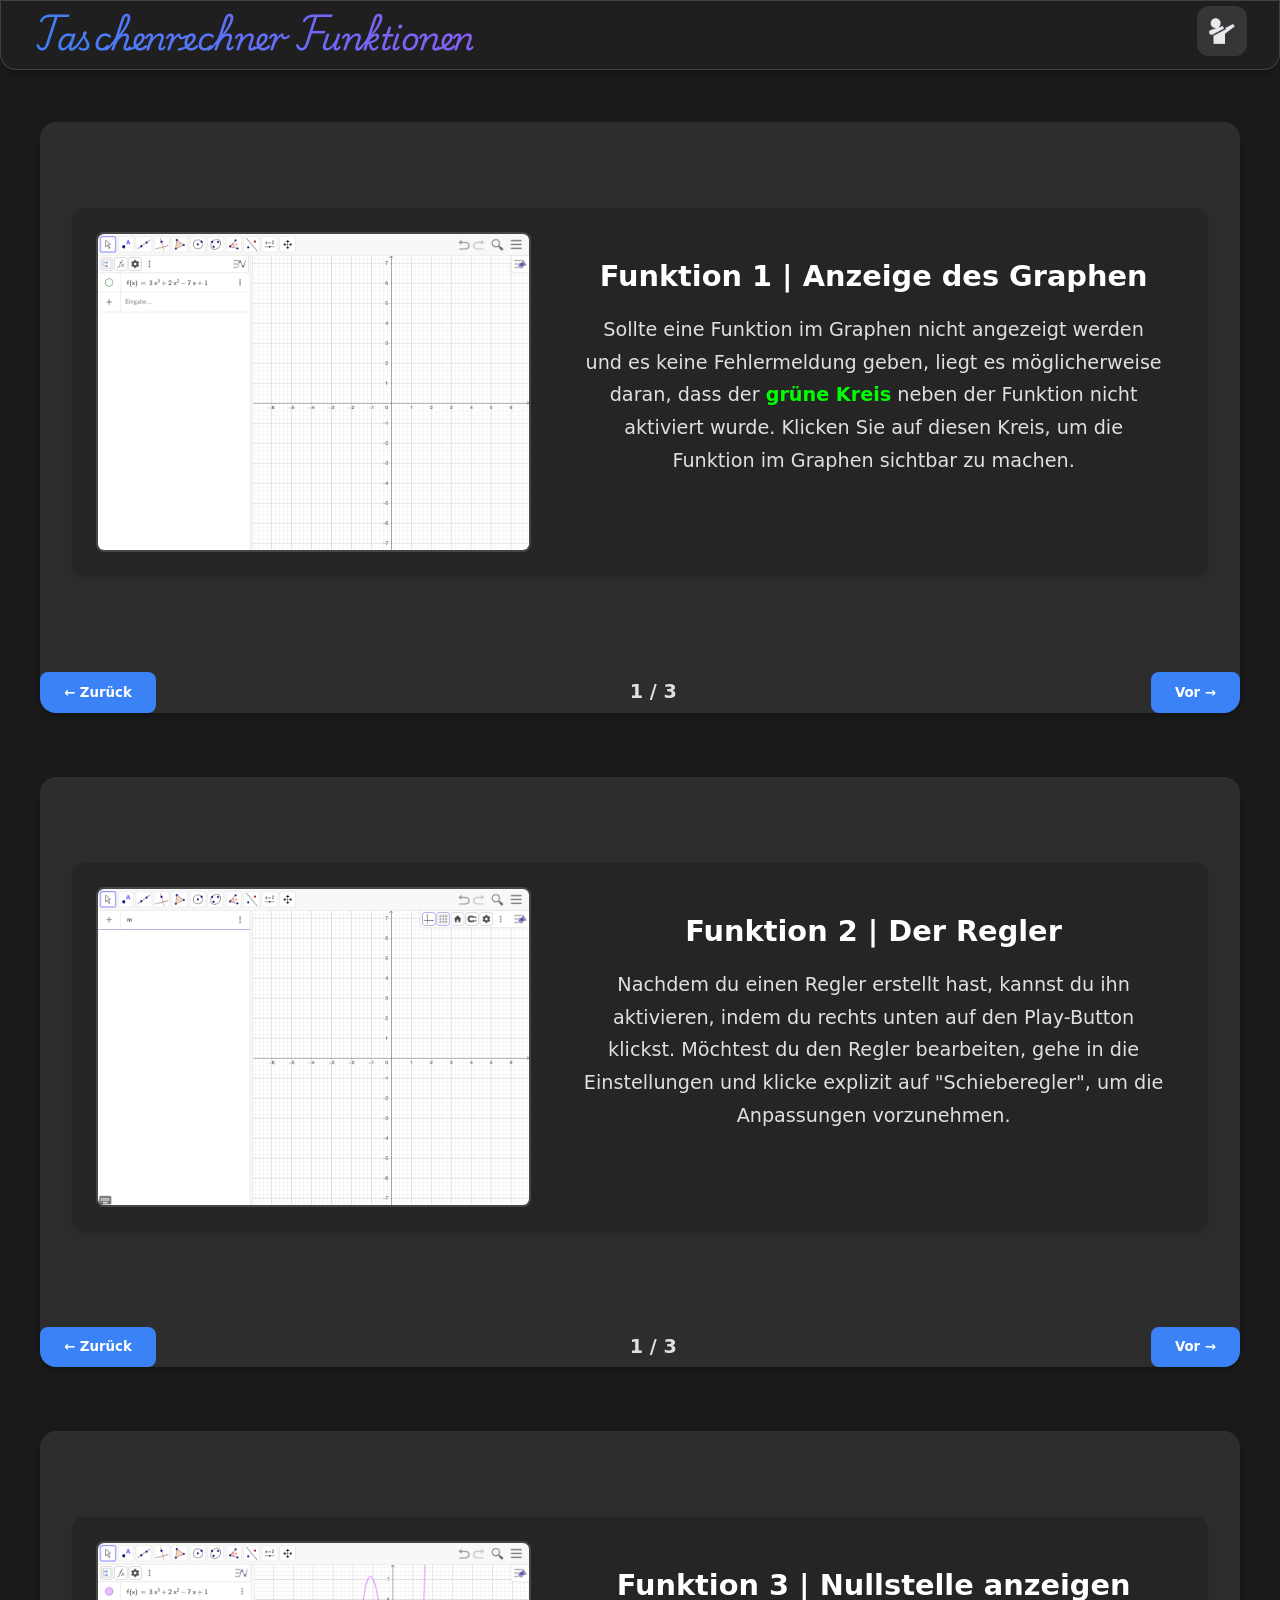
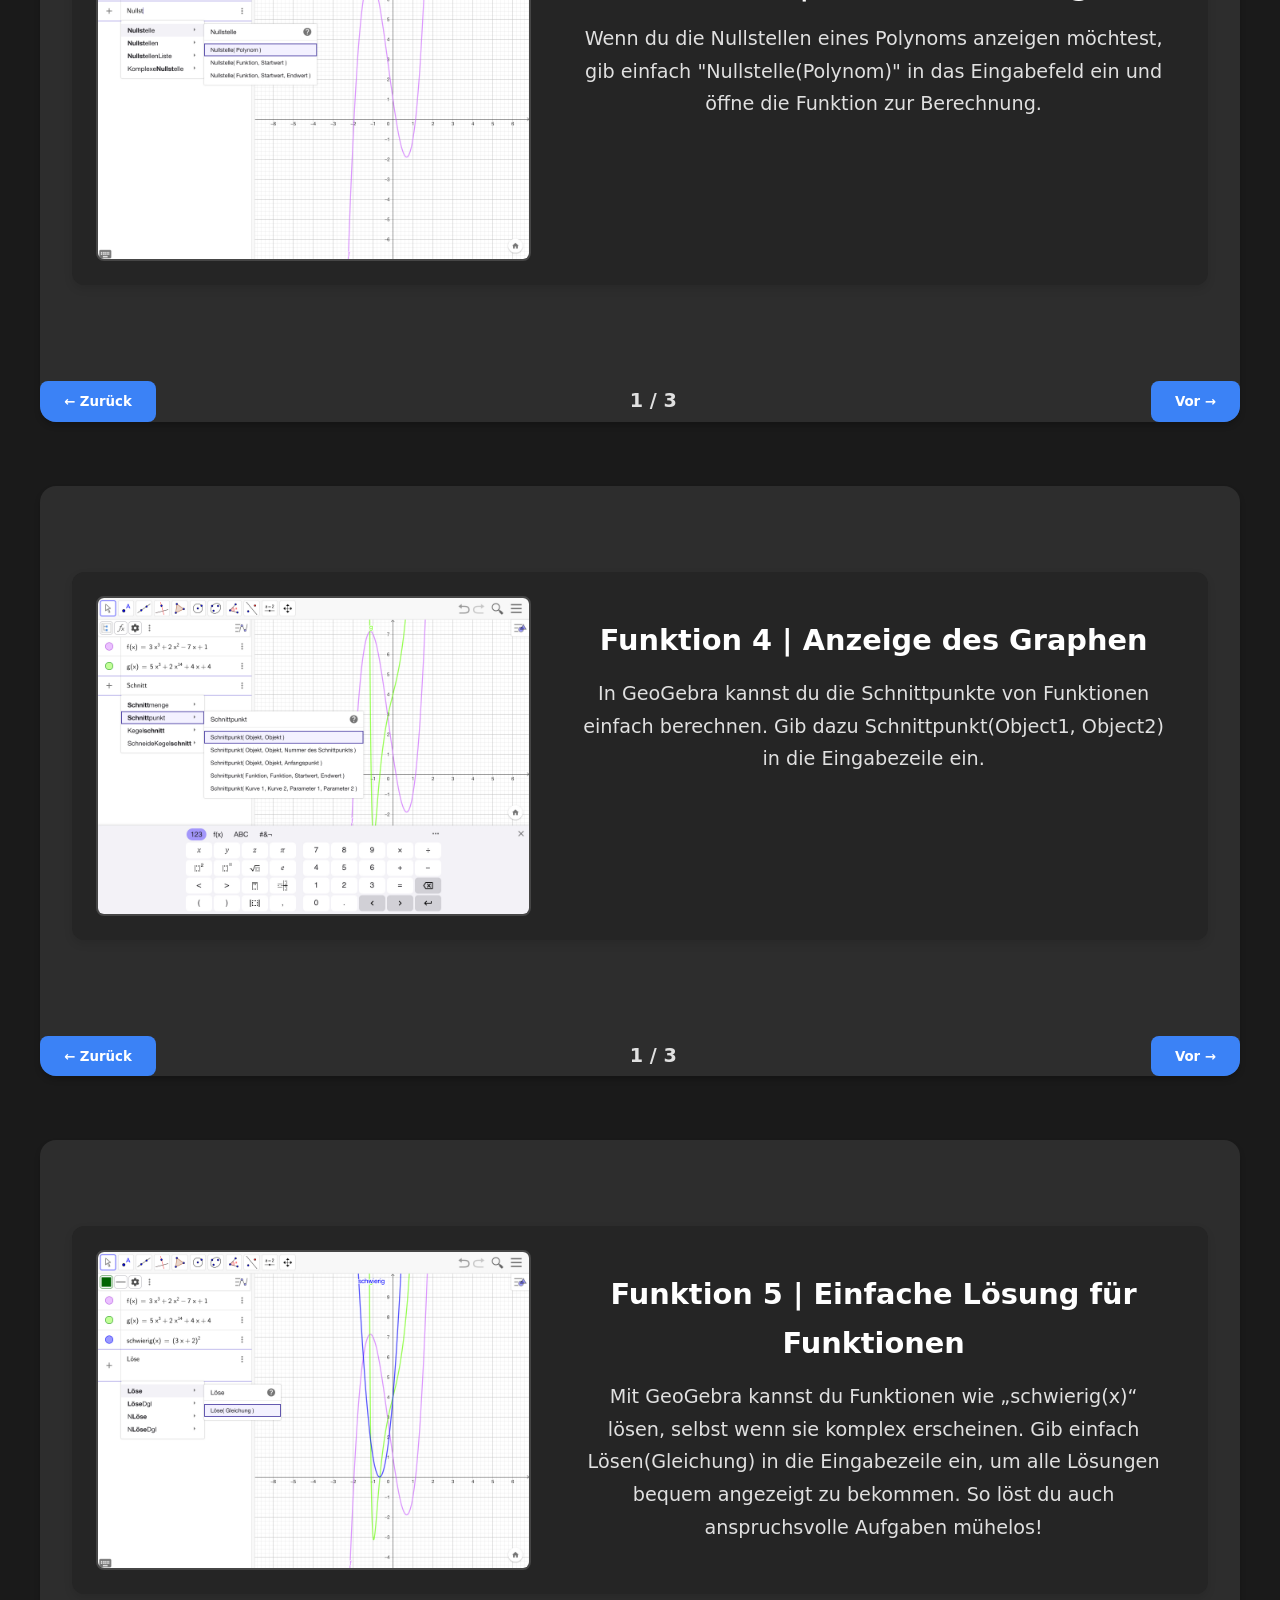
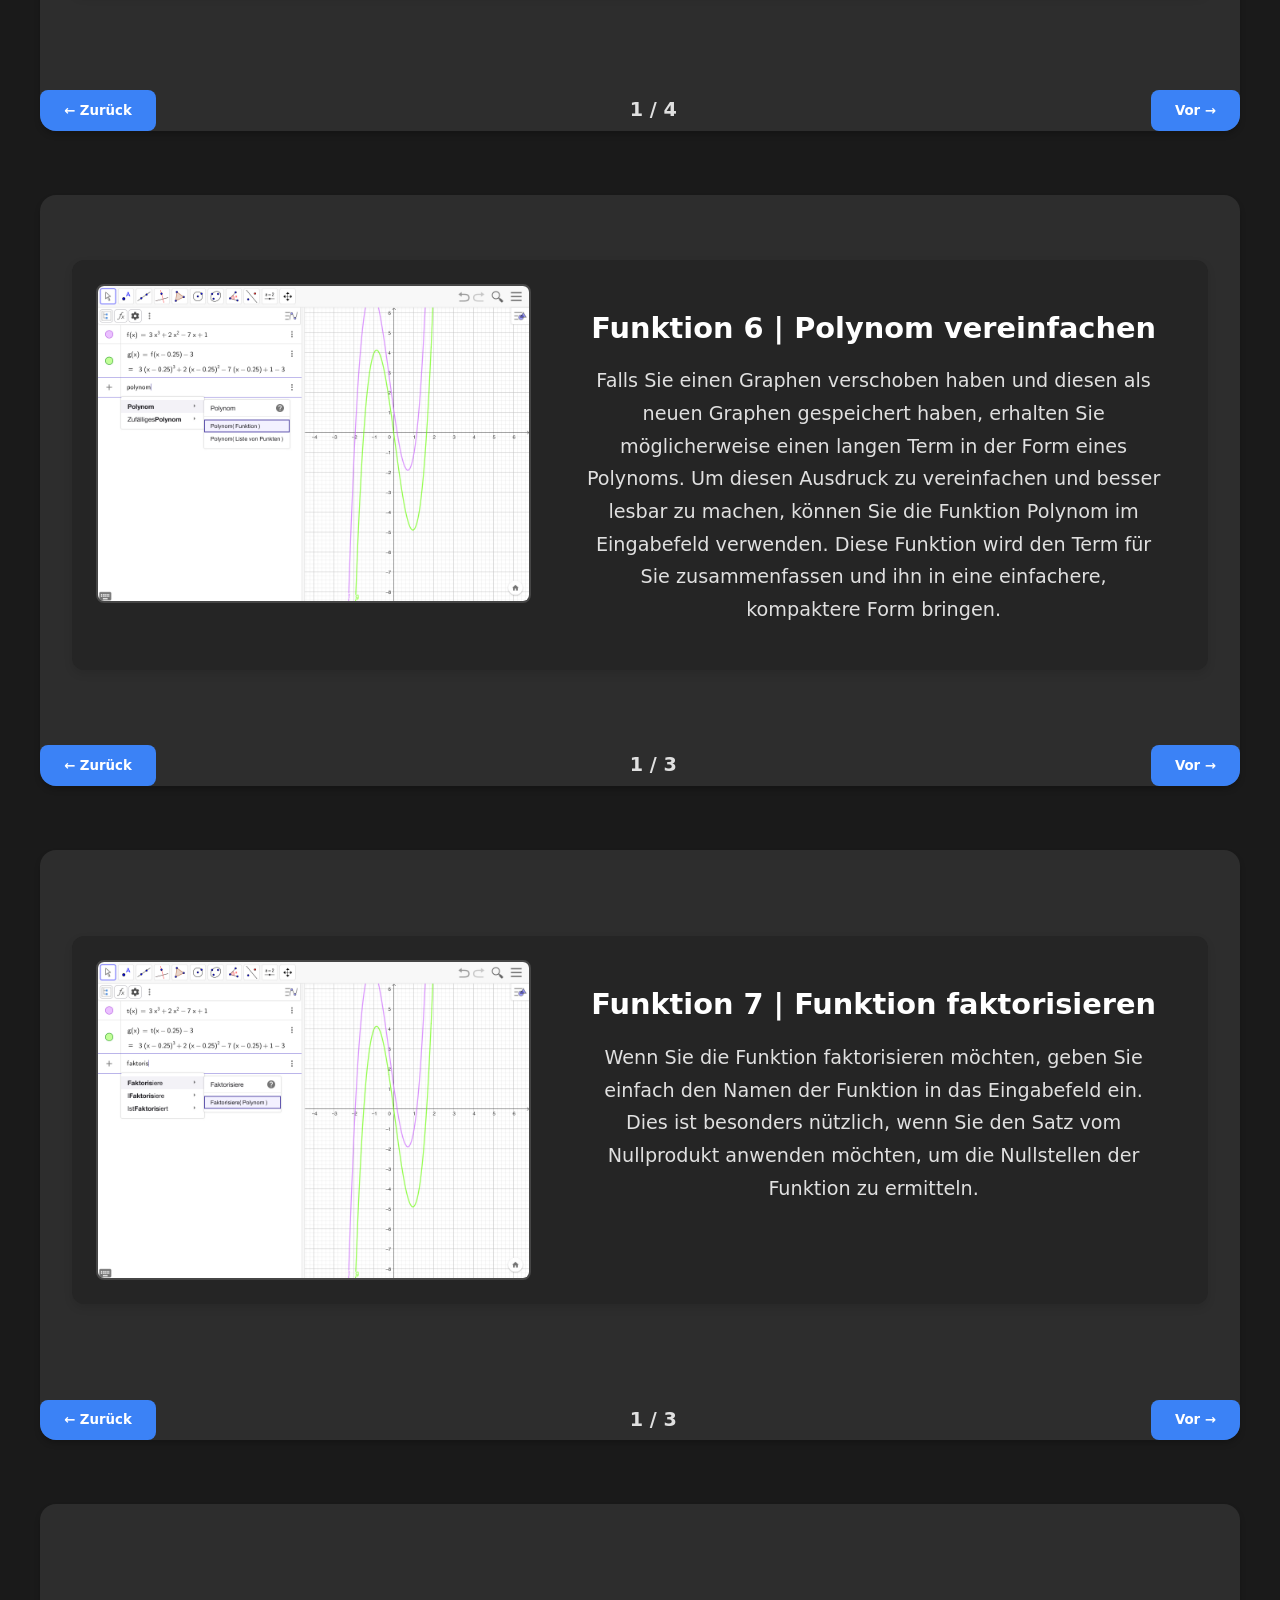
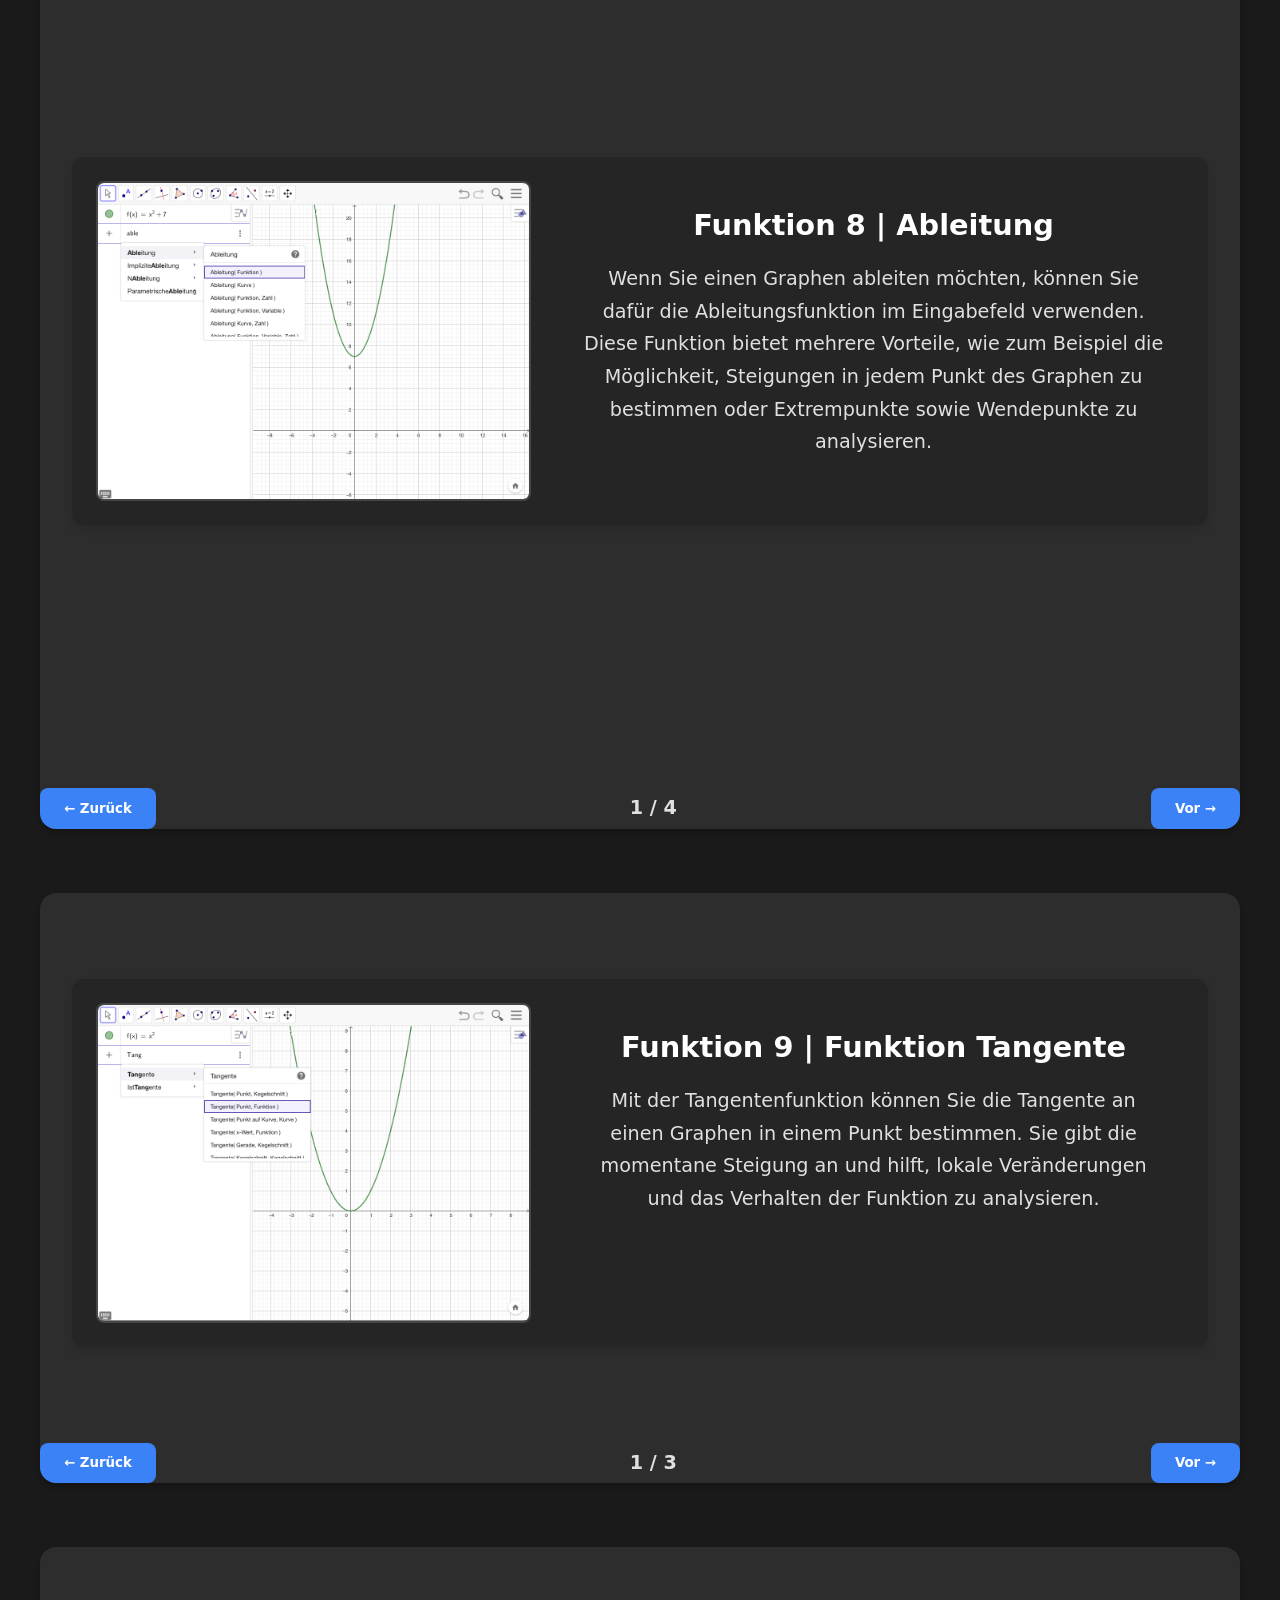
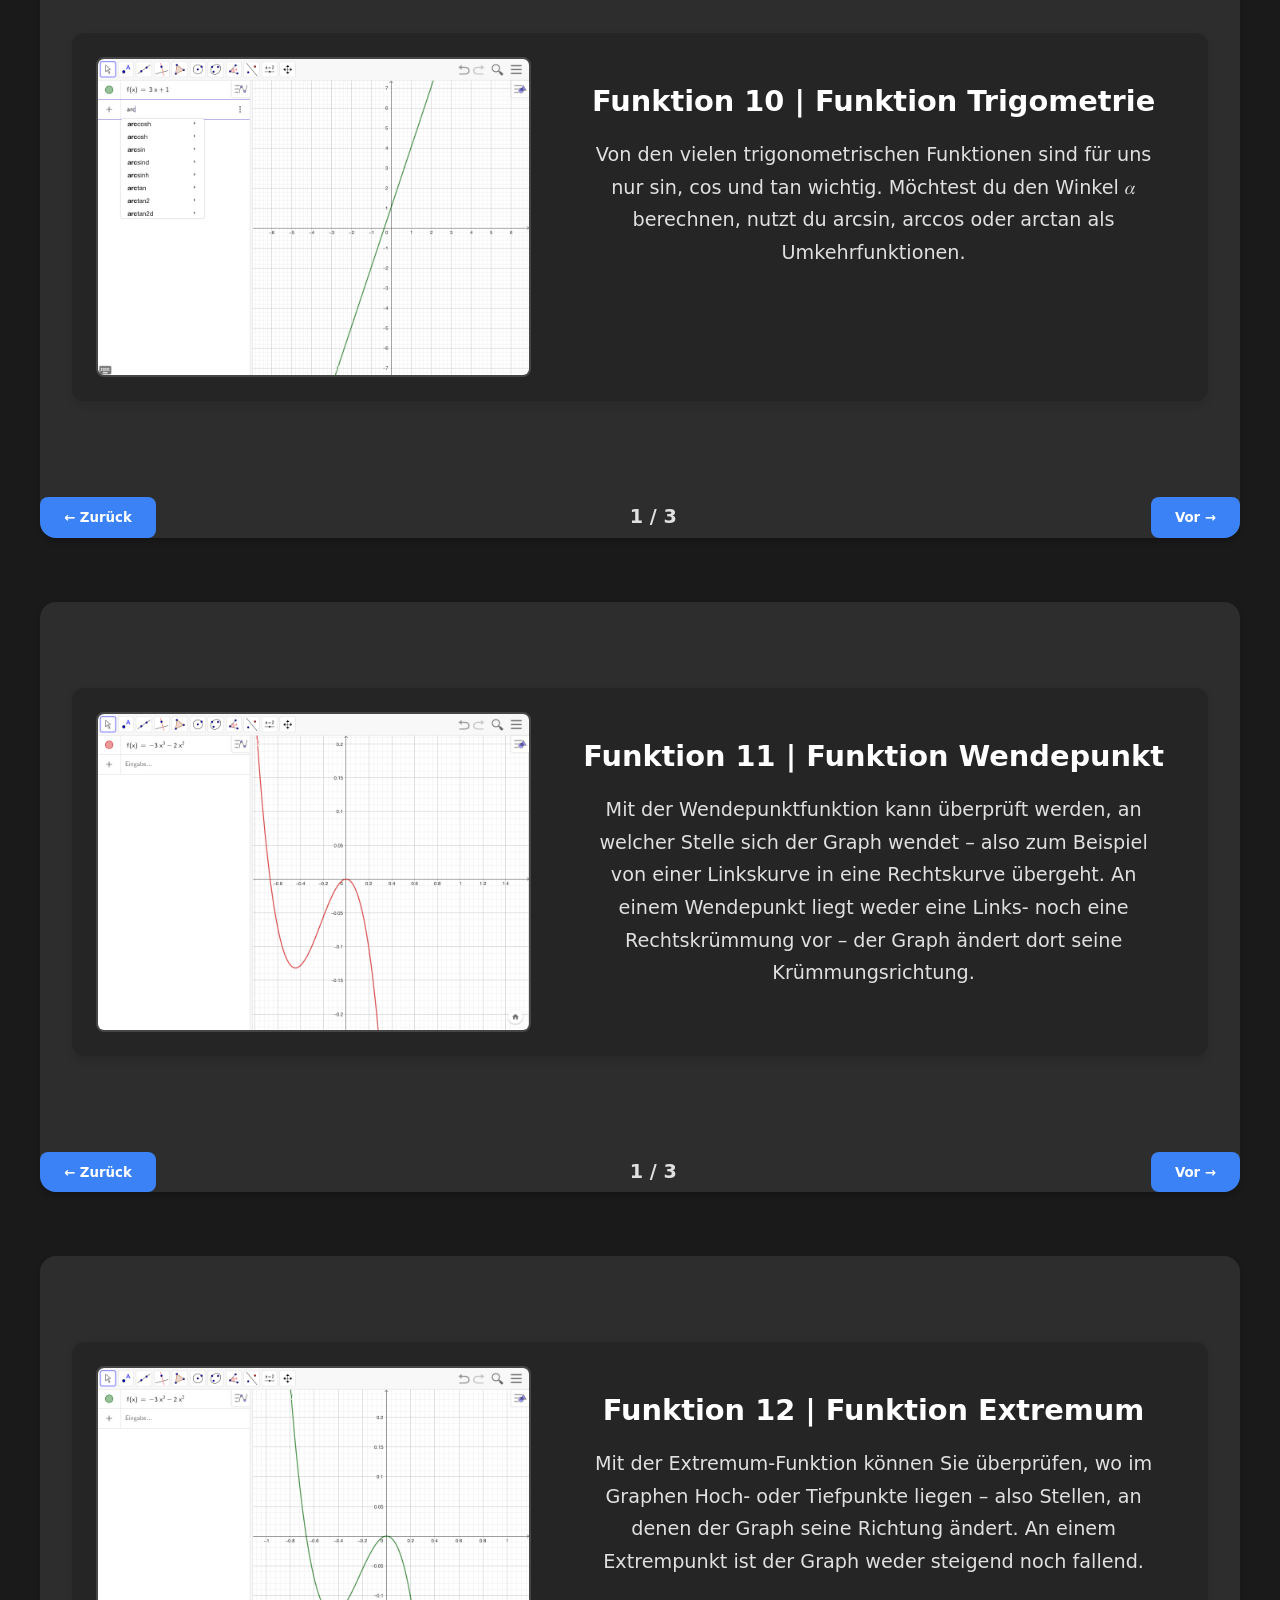
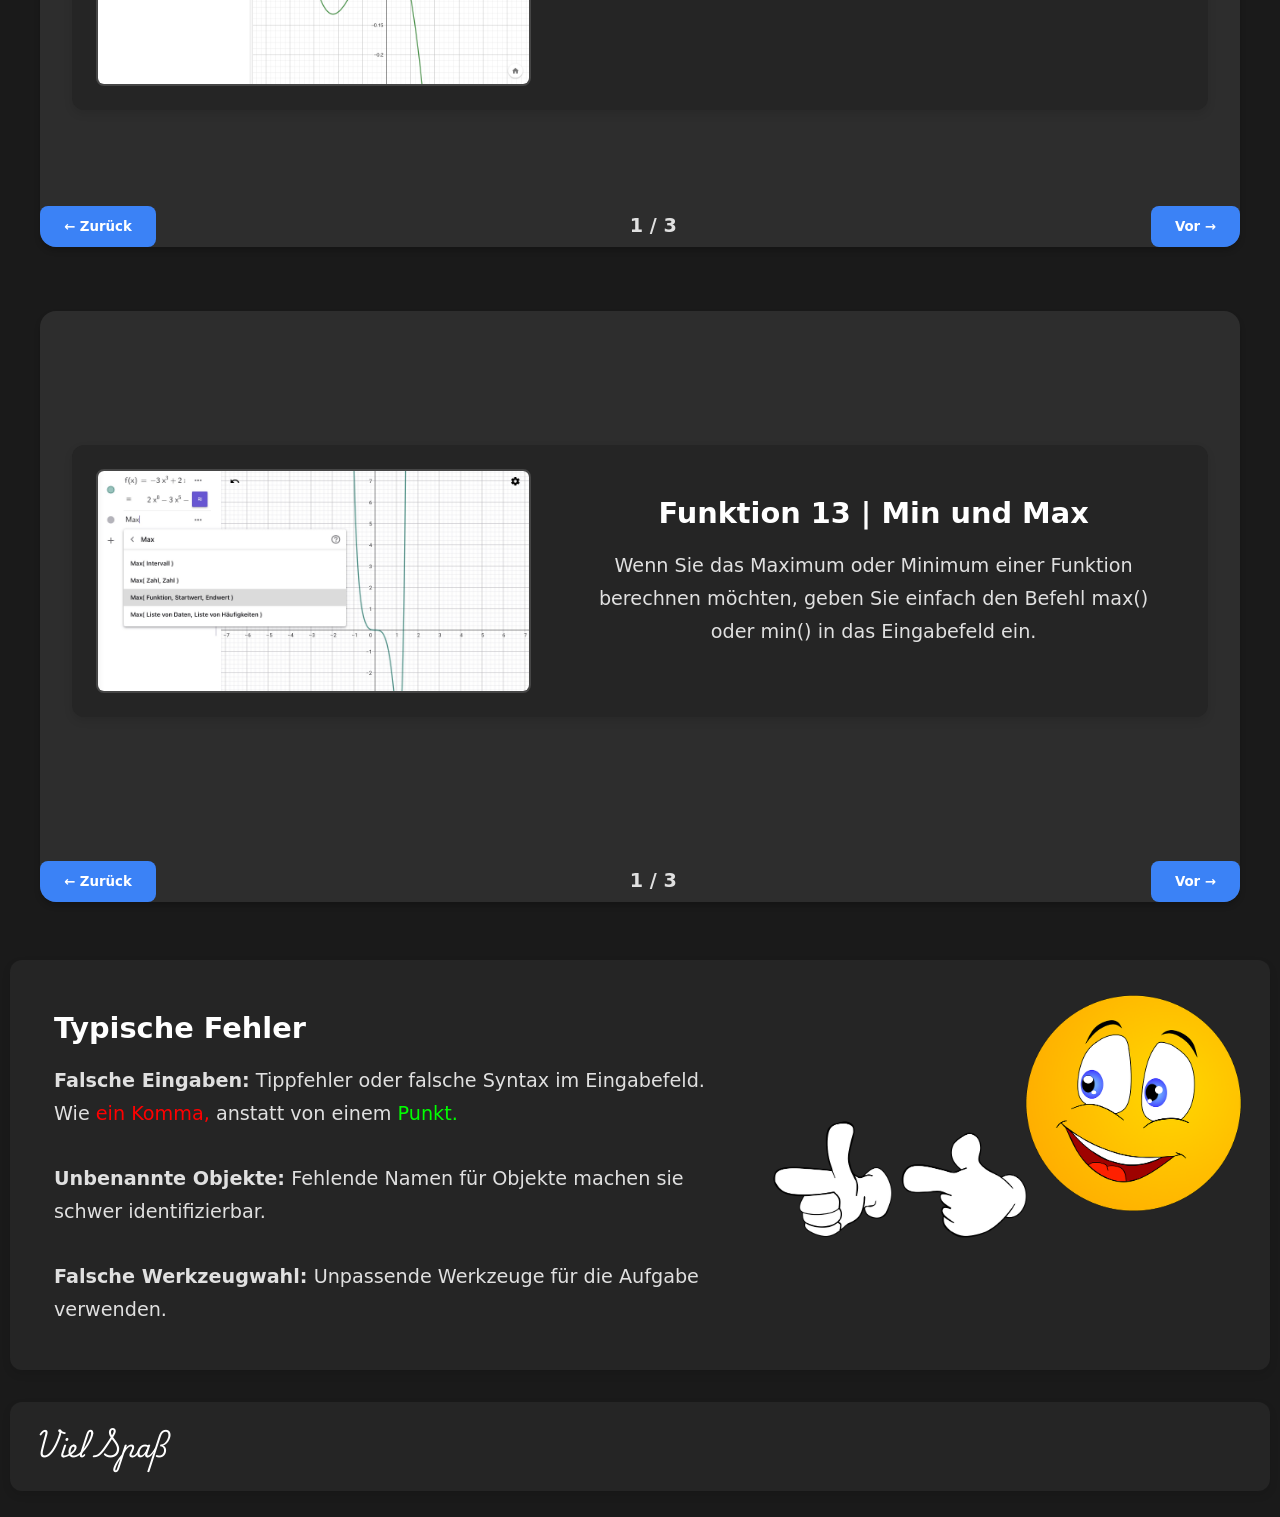
==== index.html @ f7f7dd8e "MaxundMin" ====
<!DOCTYPE html>
<html lang="en">
  <head>
    <meta charset="UTF-8" />
    <meta name="viewport" content="width=device-width, initial-scale=1.0" />
    <title>Mathe</title>

    <!-- Style link -->
    <link rel="stylesheet" href="style.css" />

    <!-- Favicon -->
    <link rel="icon" href="img/icon.png" type="image/x-icon" />

    <!-- Script link -->
    <script src="script.js" defer></script>
  </head>



  <body>
    <header>
      <h1>Taschenrechner Funktionen</h1>
      <div>
        <img src="img/taunt.png" alt="taunt" loading="lazy" onclick="overlayRules()"/>
      </div>
    </header>

    <main>
      <section class="content">
        <main>
          <section class="content">
            <!-- Funktion 1 Slider -->
            <div class="slider" data-rule="funktion1">
              <div class="slides" data-current-index="0">
                <!-- Slide 1 -->
                <div class="slide">
                  <div class="image-text-wrapper">
                    <img
                      src="img/geoStart.jpeg"
                      alt="Beschreibung des Bildes"
                      onclick="openOverlay(this)"
                      loading="lazy"
                    />
                    <div class="text">
                      <h2>Funktion 1 | Anzeige des Graphen</h2>
                      <p>
                        Sollte eine Funktion im Graphen nicht angezeigt werden
                        und es keine Fehlermeldung geben, liegt es
                        möglicherweise daran, dass der
                        <span style="color: #00ff00; font-weight: 600">
                          grüne Kreis</span
                        >
                        neben der Funktion nicht aktiviert wurde. Klicken Sie
                        auf diesen Kreis, um die Funktion im Graphen sichtbar zu
                        machen.
                      </p>
                    </div>
                  </div>
                </div>
                <!-- Slide 2 -->
                <div class="slide">
                  <div class="image-text-wrapper reverse">
                    <div class="text">
                      <h2>Funktion 1 | Graphenansicht anpassen</h2>
                      <p>
                        Um die Farbe des Graphen anzupassen, klicken Sie auf die
                        drei Punkte neben der gewünschten Funktion. Wählen Sie
                        anschließend 'Einstellungen' aus. Dort können Sie die
                        Farbe und weitere Darstellungsoptionen, wie Linienstil
                        oder Dicke, individuell anpassen.
                      </p>
                    </div>
                    <img
                      src="img/geoStart2.jpeg"
                      alt="Beschreibung des Bildes"
                      onclick="openOverlay(this)"
                      loading="lazy"
                    />
                  </div>
                </div>
                <!-- Slide 3 -->
                <div class="slide">
                  <div class="image-text-wrapper">
                    <img
                      src="img/geoStart3.jpeg"
                      alt="Beschreibung des Bildes"
                      onclick="openOverlay(this)"
                      loading="lazy"
                    />
                    <div class="text">
                      <h2>Funktion 1 | Graphen Einstellungen</h2>
                      <p>
                        In den Einstellungen können Sie die Dicke, Farbe und
                        andere Eigenschaften des Graphen nach Belieben anpassen,
                        um das
                        <span class="rainbow-text">gewünschte Aussehen </span>
                        zu erzielen.
                      </p>
                    </div>
                  </div>
                </div>
              </div>
              <div class="controls">
                <button onclick="prevSlide(this)">&#8592; Zurück</button>
                <span class="slide-indicator">1 / 3</span>
                <button onclick="nextSlide(this)">Vor &#8594;</button>
              </div>
            </div>

            <!-- Funktion 2 Slider -->
            <div class="slider" data-rule="funktion2">
              <div class="slides" data-current-index="0">
                <!-- Slide 1 -->
                <div class="slide">
                  <div class="image-text-wrapper">
                    <img
                      src="img/geoSteigung.jpeg"
                      alt="Beschreibung des Bildes"
                      onclick="openOverlay(this)"
                      loading="lazy"
                    />
                    <div class="text">
                      <h2>Funktion 2 | Der Regler</h2>
                      <p>
                        Nachdem du einen Regler erstellt hast, kannst du ihn
                        aktivieren, indem du rechts unten auf den Play-Button
                        klickst. Möchtest du den Regler bearbeiten, gehe in die
                        Einstellungen und klicke explizit auf "Schieberegler",
                        um die Anpassungen vorzunehmen.
                      </p>
                    </div>
                  </div>
                </div>
                <!-- Slide 2 -->
                <div class="slide">
                  <div class="image-text-wrapper reverse">
                    <div class="text">
                      <h2>Funktion 2 | Regler aktivieren und bearbeiten</h2>
                      <p>
                        Nachdem du einen Regler erstellt hast, kannst du ihn
                        aktivieren, indem du rechts unten auf den Play-Button
                        klickst. Möchtest du den Regler bearbeiten, gehe in die
                        Einstellungen und klicke explizit auf "Schieberegler",
                        um die Anpassungen vorzunehmen.
                      </p>
                    </div>
                    <img
                      src="img/geoSteigung2.jpeg"
                      alt="Beschreibung des Bildes"
                      onclick="openOverlay(this)"
                      loading="lazy"
                    />
                  </div>
                </div>
                <!-- Slide 3 -->
                <div class="slide">
                  <div class="image-text-wrapper">
                    <img
                      src="img/geoSteigung3.jpeg"
                      alt="Beschreibung des Bildes"
                      onclick="openOverlay(this)"
                      loading="lazy"
                    />
                    <div class="text">
                      <h2>Funktion 2 | Einstellungen anpassen</h2>
                      <p>
                        In den Einstellungen kannst du verschiedene Parameter
                        wie die Schrittweite, den minimalen und maximalen Wert
                        sowie die Geschwindigkeit des Reglers anpassen. So
                        kannst du den Regler ganz nach deinen Bedürfnissen
                        gestalten.
                      </p>
                    </div>
                  </div>
                </div>
              </div>
              <div class="controls">
                <button onclick="prevSlide(this)">&#8592; Zurück</button>
                <span class="slide-indicator">1 / 3</span>
                <button onclick="nextSlide(this)">Vor &#8594;</button>
              </div>
            </div>

            <!-- Funktion 3 Slider -->
            <div class="slider" data-rule="funktion1">
              <div class="slides" data-current-index="0">
                <!-- Slide 1 -->
                <div class="slide">
                  <div class="image-text-wrapper">
                    <img
                      src="img/geoNullstelle.jpeg"
                      alt="Beschreibung des Bildes"
                      onclick="openOverlay(this)"
                      loading="lazy"
                    />
                    <div class="text">
                      <h2>Funktion 3 | Nullstelle anzeigen</h2>
                      <p>
                        Wenn du die Nullstellen eines Polynoms anzeigen
                        möchtest, gib einfach "Nullstelle(Polynom)" in das
                        Eingabefeld ein und öffne die Funktion zur Berechnung.
                      </p>
                    </div>
                  </div>
                </div>
                <!-- Slide 2 -->
                <div class="slide">
                  <div class="image-text-wrapper reverse">
                    <div class="text">
                      <h2>Funktion 3 | Nullstellenberechnung</h2>
                      <p>
                        Nun gib den Namen deiner Funktion (in diesem Fall f) in
                        die Klammern der Funktion "Nullstelle" ein, um die
                        Nullstellen deines Graphen anzuzeigen.
                      </p>
                    </div>
                    <img
                      src="img/geoNullstelle2.jpeg"
                      alt="Beschreibung des Bildes"
                      onclick="openOverlay(this)"
                      loading="lazy"
                    />
                  </div>
                </div>
                <!-- Slide 3 -->
                <div class="slide">
                  <div class="image-text-wrapper">
                    <img
                      src="img/geoNullstelle3.jpeg"
                      alt="Beschreibung des Bildes"
                      onclick="openOverlay(this)"
                      loading="lazy"
                    />
                    <div class="text">
                      <h2>Funktion 3 | Erwartetes Ergebnis</h2>
                      <p>
                        Das Ergebnis zeigt dann eine Auflistung der Nullstellen,
                        die der Funktion zugeordnet sind. Diese erscheinen als
                        Werte auf der x-Achse, wo der Graph die Null schneidet.
                      </p>
                    </div>
                  </div>
                </div>
              </div>
              <div class="controls">
                <button onclick="prevSlide(this)">&#8592; Zurück</button>
                <span class="slide-indicator">1 / 3</span>
                <button onclick="nextSlide(this)">Vor &#8594;</button>
              </div>
            </div>

            <!-- Funktion 4 Slider -->
            <div class="slider" data-rule="funktion1">
              <div class="slides" data-current-index="0">
                <!-- Slide 1 -->
                <div class="slide">
                  <div class="image-text-wrapper">
                    <img
                      src="img/geoSchnittpunkt.jpeg"
                      alt="Beschreibung des Bildes"
                      onclick="openOverlay(this)"
                      loading="lazy"
                    />
                    <div class="text">
                      <h2>Funktion 4 | Anzeige des Graphen</h2>
                      <p>
                        In GeoGebra kannst du die Schnittpunkte von Funktionen
                        einfach berechnen. Gib dazu Schnittpunkt(Object1,
                        Object2) in die Eingabezeile ein.
                      </p>
                    </div>
                  </div>
                </div>
                <!-- Slide 2 -->
                <div class="slide">
                  <div class="image-text-wrapper reverse">
                    <div class="text">
                      <h2>Funktion 4 | Schnittpunkte finden</h2>
                      <p>
                        Gib in GeoGebra Schnittpunkt(f, g) ein, um den
                        Schnittpunkt der Funktionen f und g zu finden.
                      </p>
                    </div>
                    <img
                      src="img/geoSchnittpunkt2.jpeg"
                      alt="Beschreibung des Bildes"
                      onclick="openOverlay(this)"
                      loading="lazy"
                    />
                  </div>
                </div>
                <!-- Slide 3 -->
                <div class="slide">
                  <div class="image-text-wrapper">
                    <img
                      src="img/geoSchnittpunkt3.jpeg"
                      alt="Beschreibung des Bildes"
                      onclick="openOverlay(this)"
                      loading="lazy"
                    />
                    <div class="text">
                      <h2>Funktion 4 | Schnittpunkte anzeigen</h2>
                      <p>
                        Nachdem du Schnittpunkt(f, g) eingegeben hast, drücke
                        Enter. Alle Schnittpunkte der Funktionen f und g werden
                        dann angezeigt
                      </p>
                    </div>
                  </div>
                </div>
              </div>
              <div class="controls">
                <button onclick="prevSlide(this)">&#8592; Zurück</button>
                <span class="slide-indicator">1 / 3</span>
                <button onclick="nextSlide(this)">Vor &#8594;</button>
              </div>
            </div>

          <!-- Funktion 5 Slider -->
<div class="slider" data-rule="funktion1">
  <div class="slides" data-current-index="0">
    <!-- Slide 1 -->
    <div class="slide">
      <div class="image-text-wrapper">
        <img
          src="img/geoLöse.jpeg"
          alt="Beschreibung des Bildes"
          onclick="openOverlay(this)"
          loading="lazy"
        />
        <div class="text">
          <h2>Funktion 5 | Einfache Lösung für Funktionen</h2>
          <p>
            Mit GeoGebra kannst du Funktionen wie „schwierig(x)“ lösen, selbst wenn sie komplex erscheinen.
            Gib einfach Lösen(Gleichung) in die Eingabezeile ein, um alle Lösungen bequem angezeigt zu bekommen.
            So löst du auch anspruchsvolle Aufgaben mühelos!
          </p>
        </div>
      </div>
    </div>
    <!-- Slide 2 -->
    <div class="slide">
      <div class="image-text-wrapper reverse">
        <div class="text">
          <h2>Funktion 5 | Ergebnis runden</h2>
          <p>
            Hast du deine Lösung erhalten, kannst du diese gerundet als Dezimalzahl darstellen lassen,
            indem du auf den lila Button neben der Lösung klickst.
          </p>
        </div>
        <img
          src="img/geoLöse2.jpeg"
          alt="Beschreibung des Bildes"
          onclick="openOverlay(this)"
          loading="lazy"
        />
      </div>
    </div>
    <!-- Slide 3 -->
    <div class="slide">
      <div class="image-text-wrapper">
        <img
          src="img/geoLöse3.jpeg"
          alt="Beschreibung des Bildes"
          onclick="openOverlay(this)"
          loading="lazy"
        />
        <div class="text">
          <h2>Funktion 5 | Zurück zur Originalanzeige</h2>
          <p>
            Natürlich kannst du zur ursprünglichen Darstellung zurückkehren, indem du erneut auf den Button klickst.
          </p>
        </div>
      </div>
    </div>
    <!-- Zusätzlicher Slide: Extra Bild -->
    <div class="slide">
      <div class="image-text-wrapper reverse">
        <div class="text">
          <h2>Funktion 5 | Extra Funktionalitäten</h2>
          <p>
            Auch kompliziertere Rechenaufgaben, wie die folgenden, sind möglich. Falls eine Aufgabe nicht per Hand gelöst werden soll, kann man stattdessen den Taschenrechner verwenden, um sie schnell zu bearbeiten. Wichtig das man x, z oder y als Variabel verwendet.
          </p>
        </div>
        <img
          src="img/geoLöse4.jpg"
          alt="Zusätzliche Bildbeschreibung"
          onclick="openOverlay(this)"
          loading="lazy"
        />
      </div>
    </div>
  </div>
  <div class="controls">
    <button onclick="prevSlide(this)">&#8592; Zurück</button>
    <span class="slide-indicator">1 / 4</span>
    <button onclick="nextSlide(this)">Vor &#8594;</button>
  </div>
</div>



            <!-- Funktion 6 Slider -->
            <div class="slider" data-rule="funktion1">
              <div class="slides" data-current-index="0">
                <!-- Slide 1 -->
                <div class="slide">
                  <div class="image-text-wrapper">
                    <img
                      src="img/geoPolynom.jpeg"
                      alt="Beschreibung des Bildes"
                      onclick="openOverlay(this)"
                      loading="lazy"
                    />
                    <div class="text">
                      <h2>Funktion 6 | Polynom vereinfachen</h2>
                      <p>
                        Falls Sie einen Graphen verschoben haben und diesen als
                        neuen Graphen gespeichert haben, erhalten Sie
                        möglicherweise einen langen Term in der Form eines
                        Polynoms. Um diesen Ausdruck zu vereinfachen und besser
                        lesbar zu machen, können Sie die Funktion Polynom im
                        Eingabefeld verwenden. Diese Funktion wird den Term für
                        Sie zusammenfassen und ihn in eine einfachere,
                        kompaktere Form bringen.
                      </p>
                    </div>
                  </div>
                </div>
                <!-- Slide 2 -->
                <div class="slide">
                  <div class="image-text-wrapper reverse">
                    <div class="text">
                      <h2>Funktion 6 | Polynom vereinfachen</h2>
                      <p>
                        Geben Sie den Namen der Funktion, die Sie vereinfacht
                        haben möchten, in das Eingabefeld ein.
                      </p>
                    </div>
                    <img
                      src="img/geoPolynom2.jpeg"
                      alt="Beschreibung des Bildes"
                      onclick="openOverlay(this)"
                      loading="lazy"
                    />
                  </div>
                </div>
                <!-- Slide 3 -->
                <div class="slide">
                  <div class="image-text-wrapper">
                    <img
                      src="img/geoPolynom3.jpeg"
                      alt="Beschreibung des Bildes"
                      onclick="openOverlay(this)"
                      loading="lazy"
                    />
                    <div class="text">
                      <h2>Funktion 6 | Vereinfachter Term</h2>
                      <p>
                        Jetzt haben Sie den vereinfachten Term vor sich, der den
                        ursprünglichen Ausdruck in eine kompaktere und leichter
                        verständliche Form umwandelt. Dies macht die weitere
                        Bearbeitung und Analyse des Graphen wesentlich
                        einfacher.
                      </p>
                    </div>
                  </div>
                </div>
              </div>
              <div class="controls">
                <button onclick="prevSlide(this)">&#8592; Zurück</button>
                <span class="slide-indicator">1 / 3</span>
                <button onclick="nextSlide(this)">Vor &#8594;</button>
              </div>
            </div>

            <!-- Funktion 7 Slider -->
            <div class="slider" data-rule="funktion1">
              <div class="slides" data-current-index="0">
                <!-- Slide 1 -->
                <div class="slide">
                  <div class="image-text-wrapper">
                    <img
                      src="img/geoFaktorisiere.jpeg"
                      alt="Beschreibung des Bildes"
                      onclick="openOverlay(this)"
                      loading="lazy"
                    />
                    <div class="text">
                      <h2>Funktion 7 | Funktion faktorisieren</h2>
                      <p>
                        Wenn Sie die Funktion faktorisieren möchten, geben Sie
                        einfach den Namen der Funktion in das Eingabefeld ein.
                        Dies ist besonders nützlich, wenn Sie den Satz vom
                        Nullprodukt anwenden möchten, um die Nullstellen der
                        Funktion zu ermitteln.
                      </p>
                    </div>
                  </div>
                </div>
                <!-- Slide 2 -->
                <div class="slide">
                  <div class="image-text-wrapper reverse">
                    <div class="text">
                      <h2>Funktion 7 | Funktion faktorisieren</h2>
                      <p>
                        Geben Sie den Namen der Funktion ein, die Sie faktorisieren möchten.
                      </p>
                    </div>
                    <img
                      src="img/geoFaktorisiere2.jpeg"
                      alt="Beschreibung des Bildes"
                      onclick="openOverlay(this)"
                      loading="lazy"
                    />
                  </div>
                </div>
                <!-- Slide 3 -->
                <div class="slide">
                  <div class="image-text-wrapper">
                    <img
                      src="img/geoFaktorisiere3.jpeg"
                      alt="Beschreibung des Bildes"
                      onclick="openOverlay(this)"
                      loading="lazy"
                    />
                    <div class="text">
                      <h2>Funktion 7 | Faktorisierte Form</h2>
                      <p>
                        Hier ist nun die faktorisierte Form Ihrer Funktion. Damit können Sie die Nullstellen direkt ablesen
                      </p>
                    </div>
                  </div>
                </div>
              </div>
              <div class="controls">
                <button onclick="prevSlide(this)">&#8592; Zurück</button>
                <span class="slide-indicator">1 / 3</span>
                <button onclick="nextSlide(this)">Vor &#8594;</button>
              </div>
            </div>



                <!-- Funktion 8 Slider -->
                <div class="slider" data-rule="funktion1">
                  <div class="slides" data-current-index="0">
                    <!-- Slide 1 -->
                    <div class="slide">
                      <div class="image-text-wrapper">
                        <img
                          src="img/geoAbleitung.jpeg"
                          alt="Beschreibung des Bildes"
                          onclick="openOverlay(this)"
                          loading="lazy"
                        />
                        <div class="text">
                          <h2>Funktion 8 | Ableitung</h2>
                          <p>
                            Wenn Sie einen Graphen ableiten möchten, 
                            können Sie dafür die Ableitungsfunktion im 
                            Eingabefeld verwenden. Diese Funktion bietet
                             mehrere Vorteile, wie zum Beispiel die Möglichkeit, 
                             Steigungen in jedem Punkt des Graphen zu bestimmen 
                             oder Extrempunkte sowie Wendepunkte zu analysieren.
                          </p>
                        </div>
                      </div>
                    </div>
                    <!-- Slide 2 -->
                    <div class="slide">
                      <div class="image-text-wrapper reverse">
                        <div class="text">
                          <h2>Funktion 8 | Funktionen ableiten</h2>
                          <p>
                            Geben Sie den Namen der Funktion, die Sie ableiten
                             möchten, in das Eingabefeld ein.
                          </p>
                        </div>
                        <img
                          src="img/geoAbleitung2.jpeg"
                          alt="Beschreibung des Bildes"
                          onclick="openOverlay(this)"
                          loading="lazy"
                        />
                      </div>
                    </div>
                    <!-- Slide 3 -->
                    <div class="slide">
                      <div class="image-text-wrapper">
                        <img
                          src="img/geoAbleitung3.jpeg"
                          alt="Beschreibung des Bildes"
                          onclick="openOverlay(this)"
                          loading="lazy"
                        />
                        <div class="text">
                          <h2>Funktion 8 | Abgeleitete Funktion</h2>
                          <p>
                            Der Ableitungsgraph wird nun angezeigt. Erkennbar ist er durch den oberen Strich über dem Funktionsnamen.
                            <br>
                            <strong>Funktion werden in der Klausur mit fs(x) als Ableitung einer Funktion markiert.</strong>
                          </p>
                        </div>
                      </div>
                    </div>
                    <!-- Slide 4 -->
                    <div class="slide">
                      <div class="image-text-wrapper reverse">
                        <div class="text">
                          <h2>Funktion 8 | Ableitungsregeln</h2>


                          



                          <div style="margin-bottom: 20px;">
                            <h2 style="color: #0a9396;">1. Potenzregel</h2>
                            <p>Für Funktionen der Form <code style="background-color: #777676; padding: 2px 4px; border-radius: 3px;">f(x) = xⁿ</code> gilt:</p>
                            <p><em>f'(x) = n · x^(n-1)</em></p>
                          </div>
                          
                          <div style="margin-bottom: 20px;">
                            <h2 style="color: #0a9396;">2. Summenregel</h2>
                            <p>Die Ableitung der Summe mehrerer Funktionen entspricht der Summe der Ableitungen:</p>
                            <p><em>f(x) = g(x) + h(x) &rarr; f'(x) = g'(x) + h'(x)</em></p>
                          </div>
                          
                          <div style="margin-bottom: 20px;">
                            <h2 style="color: #0a9396;">3. Faktorregel</h2>
                            <p>Ein konstanter Faktor kann aus der Ableitung herausgezogen werden:</p>
                            <p><em>f(x) = c · g(x) &rarr; f'(x) = c · g'(x)</em></p>
                          </div>
                          
                          <div style="margin-bottom: 20px;">
                            <h2 style="color: #0a9396;">4. Produktregel</h2>
                            <p>Für das Produkt zweier Funktionen gilt:</p>
                            <p><em>f(x) = g(x) · h(x) &rarr; f'(x) = g'(x) · h(x) + g(x) · h'(x)</em></p>
                          </div>
                          </div>


                      </div>
                    </div>
                  </div>
                  <div class="controls">
                    <button onclick="prevSlide(this)">&#8592; Zurück</button>
                    <span class="slide-indicator">1 / 4</span>
                    <button onclick="nextSlide(this)">Vor &#8594;</button>
                  </div>
                </div>


                 <!-- Funktion 9 Slider -->
            <div class="slider" data-rule="funktion1">
              <div class="slides" data-current-index="0">
                <!-- Slide 1 -->
                <div class="slide">
                  <div class="image-text-wrapper">
                    <img
                      src="img/geoTangente.jpg"
                      alt="Beschreibung des Bildes"
                      onclick="openOverlay(this)"
                      loading="lazy"
                    />
                    <div class="text">
                      <h2>Funktion 9 | Funktion Tangente</h2>
                      <p>
                        Mit der Tangentenfunktion können Sie die Tangente an einen Graphen in einem Punkt bestimmen. Sie gibt die momentane Steigung an und hilft, lokale Veränderungen und das Verhalten der Funktion zu analysieren.
                      </p>
                    </div>
                  </div>
                </div>
                <!-- Slide 2 -->
                <div class="slide">
                  <div class="image-text-wrapper reverse">
                    <div class="text">
                      <h2>Funktion 9 | Funktion Tangente</h2>
                      <p>
                        Geben Sie die Funktion zusammen mit einem Punkt ein, an deren Graph Sie eine Tangente bestimmen möchten. Die Ableitung liefert die Steigung der Tangente im gewählten Punkt und hilft, das lokale Verhalten der Funktion zu analysieren.
                      </p>
                    </div>
                    <img
                      src="img/geoTangente2.jpg"
                      alt="Beschreibung des Bildes"
                      onclick="openOverlay(this)"
                      loading="lazy"
                    />
                  </div>
                </div>
                <!-- Slide 3 -->
                <div class="slide">
                  <div class="image-text-wrapper">
                    <img
                      src="img/geoTangente3.jpg"
                      alt="Beschreibung des Bildes"
                      onclick="openOverlay(this)"
                      loading="lazy"
                    />
                    <div class="text">
                      <h2>Funktion 9 | Tangente und ihre Steigung</h2>
                      <p>
                        Hier ist die Gleichung der Tangente. Die Tangente gibt die momentane Steigung im gewählten Punkt an und hilft, das lokale Verhalten der Funktion zu analysieren.
                       
                      </p>
                    </div>
                  </div>
                </div>
              </div>
              <div class="controls">
                <button onclick="prevSlide(this)">&#8592; Zurück</button>
                <span class="slide-indicator">1 / 3</span>
                <button onclick="nextSlide(this)">Vor &#8594;</button>
              </div>
            </div>


    <!-- Funktion 10 Slider -->
    <div class="slider" data-rule="funktion1">
      <div class="slides" data-current-index="0">
        <!-- Slide 1 -->
        <div class="slide">
          <div class="image-text-wrapper">
            <img
              src="img/geoTrigometrie.jpg"
              alt="Beschreibung des Bildes"
              onclick="openOverlay(this)"
              loading="lazy"
            />
            <div class="text">
              <h2>Funktion 10 | Funktion Trigometrie</h2>
              <p>
                Von den vielen trigonometrischen Funktionen sind für uns nur sin, cos und tan wichtig. Möchtest du den Winkel 
                𝛼 berechnen, nutzt du arcsin, arccos oder arctan als Umkehrfunktionen.
              </p>
            </div>
          </div>
        </div>
        <!-- Slide 2 -->
        <div class="slide">
          <div class="image-text-wrapper reverse">
            <div class="text">
              <h2>Funktion 10 | Winkel in Grad statt im Bogenmaß berechnen</h2>
              <p>
               <p style="color: red;">Wichtig:</p>  Wenn du den Winkel in Grad statt im Bogenmaß erhalten möchtest, musst du nach deinem Befehl "d" (degree) hinzufügen. Andernfalls gibt der Taschenrechner das Ergebnis im Bogenmaß (radian) aus, was zu falschen Interpretationen führen kann.
              </p>
            </div>
            <img
              src="img/geoTrigometrie2.jpg"
              alt="Beschreibung des Bildes"
              onclick="openOverlay(this)"
              loading="lazy"
            />
          </div>
        </div>
        <!-- Slide 3 -->
        <div class="slide">
          <div class="image-text-wrapper">
            <img
              src="img/geoTrigometrie3.jpg"
              alt="Beschreibung des Bildes"
              onclick="openOverlay(this)"
              loading="lazy"
            />
            <div class="text">
              <h2>Funktion 10 | Hinweis</h2>
              <p>
                In GeoGebra wird die fertige Gradzahl, wie im folgenden Beispiel, nicht direkt angezeigt. Für eine bessere Nutzererfahrung empfiehlt es sich daher, den "CAX Rechner" zu verwenden, da dort auch das ausgewertete Ergebnis direkt sichtbar ist.
              </p>
            </div>
          </div>
        </div>
      </div>
      <div class="controls">
        <button onclick="prevSlide(this)">&#8592; Zurück</button>
        <span class="slide-indicator">1 / 3</span>
        <button onclick="nextSlide(this)">Vor &#8594;</button>
      </div>
    </div>


    
                 <!-- Funktion 11 Slider -->
                 <div class="slider" data-rule="funktion1">
                  <div class="slides" data-current-index="0">
                    <!-- Slide 1 -->
                    <div class="slide">
                      <div class="image-text-wrapper">
                        <img
                          src="img/geoWendestellen.jpeg"
                          alt="Beschreibung des Bildes"
                          onclick="openOverlay(this)"
                          loading="lazy"
                        />
                        <div class="text">
                          <h2>Funktion 11 | Funktion Wendepunkt</h2>
                          <p>
                            Mit der Wendepunktfunktion kann überprüft werden, an welcher Stelle sich der Graph wendet – also zum Beispiel von einer Linkskurve in eine Rechtskurve übergeht. An einem Wendepunkt liegt weder eine Links- noch eine Rechtskrümmung vor – der Graph ändert dort seine Krümmungsrichtung.
                          </p>
                        </div>
                      </div>
                    </div>
                    <!-- Slide 2 -->
                    <div class="slide">
                      <div class="image-text-wrapper reverse">
                        <div class="text">
                          <h2>Funktion 11 | Funktion Wendepunkt</h2>
                          <p>
                            Um die Wendepunkt-Funktion im Taschenrechner zu nutzen, geben Sie einfach „wendepunkt“ in das Eingabefeld ein und bestätigen Sie die Eingabe.
                          </p>
                        </div>
                        <img
                          src="img/geoWendestellen2.jpeg"
                          alt="Beschreibung des Bildes"
                          onclick="openOverlay(this)"
                          loading="lazy"
                        />
                      </div>
                    </div>
                    <!-- Slide 3 -->
                    <div class="slide">
                      <div class="image-text-wrapper">
                        <img
                          src="img/geoWendestellen3.jpeg"
                          alt="Beschreibung des Bildes"
                          onclick="openOverlay(this)"
                          loading="lazy"
                        />
                        <div class="text">
                          <h2>Funktion 11 | Wendepunkt anzeigen lassen</h2>
                          <p>
                            Nachdem Sie Ihre Funktion eingegeben haben, zeigt der Taschenrechner den Wendepunkt bzw. die Wendepunkte als markierten Punkt im Graphen an.
                           
                          </p>
                        </div>
                      </div>
                    </div>
                  </div>
                  <div class="controls">
                    <button onclick="prevSlide(this)">&#8592; Zurück</button>
                    <span class="slide-indicator">1 / 3</span>
                    <button onclick="nextSlide(this)">Vor &#8594;</button>
                  </div>
                </div>
    
    
        <!-- Funktion 12 Slider -->
        <div class="slider" data-rule="funktion1">
          <div class="slides" data-current-index="0">
            <!-- Slide 1 -->
            <div class="slide">
              <div class="image-text-wrapper">
                <img
                  src="img/geoExtrema.jpeg"
                  alt="Beschreibung des Bildes"
                  onclick="openOverlay(this)"
                  loading="lazy"
                />
                <div class="text">
                  <h2>Funktion 12 | Funktion Extremum</h2>
                  <p>
                    Mit der Extremum-Funktion können Sie überprüfen, wo im Graphen Hoch- oder Tiefpunkte liegen – also Stellen, an denen der Graph seine Richtung ändert. An einem Extrempunkt ist der Graph weder steigend noch fallend.
                  </p>
                </div>
              </div>
            </div>
            <!-- Slide 2 -->
            <div class="slide">
              <div class="image-text-wrapper reverse">
                <div class="text">
                  <h2>Funktion 12 | Ergebnisanzeige</h2>
                  <p>
                    Um die Extremum-Funktion im Taschenrechner zu nutzen, geben Sie extremum in das Eingabefeld ein und bestätigen Sie die Eingabe.
                  </p>
                </div>
                <img
                  src="img/geoExtrema2.jpeg"
                  alt="Beschreibung des Bildes"
                  onclick="openOverlay(this)"
                  loading="lazy"
                />
              </div>
            </div>
            <!-- Slide 3 -->
            <div class="slide">
              <div class="image-text-wrapper">
                <img
                  src="img/geoExtrema3.jpeg"
                  alt="Beschreibung des Bildes"
                  onclick="openOverlay(this)"
                  loading="lazy"
                />
                <div class="text">
                  <h2>Funktion 12 | Ergebnisanzeige</h2>
                  <p>
                    Wenn Sie dann Ihre Funktion in die Extremum-Funktion eingegeben haben, erhalten Sie einen Punkt, der das Extremum darstellt.
                  </p>
                </div>
              </div>
            </div>
          </div>
          <div class="controls">
            <button onclick="prevSlide(this)">&#8592; Zurück</button>
            <span class="slide-indicator">1 / 3</span>
            <button onclick="nextSlide(this)">Vor &#8594;</button>
          </div>
        </div>



       
                 <!-- Funktion 13 Slider -->
                 <div class="slider" data-rule="funktion1">
                  <div class="slides" data-current-index="0">
                    <!-- Slide 1 -->
                    <div class="slide">
                      <div class="image-text-wrapper">
                        <img
                          src="img/geoMaxMin.jpeg"
                          alt="Beschreibung des Bildes"
                          onclick="openOverlay(this)"
                          loading="lazy"
                        />
                        <div class="text">
                          <h2>Funktion 13 | Min und Max</h2>
                          <p>
                            Wenn Sie das Maximum oder Minimum einer Funktion berechnen möchten, geben Sie einfach den Befehl max() oder min() in das Eingabefeld ein.
                          </p>
                        </div>
                      </div>
                    </div>
                    <!-- Slide 2 -->
                    <div class="slide">
                      <div class="image-text-wrapper reverse">
                        <div class="text">
                          <h2>Funktion 13 | Min und Max</h2>
                          <p>
                            Schreiben Sie den Namen der Funktion in die Klammern, deren Maximum oder Minimum Sie bestimmen möchten, zusammen mit dem Intervall auf den Sie die Funktion untersuchen möchten.
                          </p>
                        </div>
                        <img
                          src="img/geoMaxMin2.jpeg"
                          alt="Beschreibung des Bildes"
                          onclick="openOverlay(this)"
                          loading="lazy"
                        />
                      </div>
                    </div>
                    <!-- Slide 3 -->
                    <div class="slide">
                      <div class="image-text-wrapper">
                        <img
                          src="img/geoMaxMin3.jpeg"
                          alt="Beschreibung des Bildes"
                          onclick="openOverlay(this)"
                          loading="lazy"
                        />
                        <div class="text">
                          <h2>Funktion 13 | Min und Max</h2>                          <p>
                            Hier sehen Sie nun den größten bzw. kleinsten Wert der Funktion. Damit können Sie schnell das Verhalten der Funktion untersuchen.                           
                          </p>
                        </div>
                      </div>
                    </div>
                  </div>
                  <div class="controls">
                    <button onclick="prevSlide(this)">&#8592; Zurück</button>
                    <span class="slide-indicator">1 / 3</span>
                    <button onclick="nextSlide(this)">Vor &#8594;</button>
                  </div>
                </div>
    


            <!-- Weitere Slider für Funktion 3, 4, etc. im gleichen Stil -->
          </section>
        </main>

        <div class="image-text-wrapper reverse">
          <div class="text">
            <h2>Typische Fehler</h2>
            <p>
              <strong>Falsche Eingaben:</strong> Tippfehler oder falsche Syntax
              im Eingabefeld. Wie
              <span style="color: red">ein Komma,</span> anstatt von einem
              <span style="color: #00ff00">Punkt.</span>
              <br /><br />
              <strong>Unbenannte Objekte:</strong> Fehlende Namen für Objekte
              machen sie schwer identifizierbar. <br /><br />
              <strong>Falsche Werkzeugwahl:</strong> Unpassende Werkzeuge für
              die Aufgabe verwenden.
            </p>
         
          </div>
          <img
            src="img/smiley.png"
            alt="Beschreibung des Bildes"
            loading="lazy"
            class="smiley"
          />
        </div>

        <div class="image-text-wrapper">
          <h1>Viel Spaß</h1>
        </div>
      </section>
    </main>

    <!-- Overlay -->
    <div id="overlay" class="overlay">
      <span class="closebtn" onclick="closeOverlay()">&times;</span>
      <img id="overlay-image" class="overlay-image" src="" alt="Vollbild" />
    </div>

    <!-- Secound Overlay for the Operators -->
    <div id="overlayRules" class="overlayRules" style="display: none; opacity: 0;">
      <div class="container">
        <h1>Operatoren-Erklärungen</h1>

        <div class="operator">
            <h2>Angabe bzw. Nennung</h2>
            <p>Für die Angabe bzw. Nennung ist keine Begründung notwendig.</p>
        </div>

        <div class="operator">
            <h2>Entscheiden</h2>
            <p>Für die Entscheidung ist keine Begründung notwendig.</p>
        </div>

        <div class="operator">
            <h2>Beurteilen</h2>
            <p>Das zu fällende Urteil ist zu begründen.</p>
        </div>

        <div class="operator">
            <h2>Beschreiben</h2>
            <p>Bei einer Beschreibung kommt einer sprachlich angemessenen Formulierung und ggf. einer korrekten Verwendung der Fachsprache besondere Bedeutung zu. Eine Begründung für die Beschreibung ist nicht notwendig.</p>
        </div>

        <div class="operator">
            <h2>Erläutern</h2>
            <p>Die Erläuterung liefert Informationen, mithilfe derer sich z. B. das Zustandekommen einer grafischen Darstellung oder ein mathematisches Vorgehen nachvollziehen lassen.</p>
        </div>

        <div class="operator">
            <h2>Deuten, Interpretieren</h2>
            <p>Die Deutung bzw. Interpretation stellt einen Zusammenhang her z. B. zwischen einer grafischen Darstellung, einem Term oder dem Ergebnis einer Rechnung und einem vorgegebenen Sachzusammenhang.</p>
        </div>

        <div class="operator">
            <h2>Begründen, Nachweisen, Zeigen</h2>
            <p>Aussagen oder Sachverhalte sind durch logisches Schließen zu bestätigen. Die Art des Vorgehens kann – sofern nicht durch einen Zusatz anders angegeben – frei gewählt werden (z. B. Anwenden rechnerischer oder grafischer Verfahren). Das Vorgehen ist darzustellen.</p>
        </div>

        <div class="operator">
            <h2>Berechnen</h2>
            <p>Die Berechnung ist ausgehend von einem Ansatz darzustellen.</p>
        </div>

        <div class="operator">
            <h2>Bestimmen, Ermitteln</h2>
            <p>Die Art des Vorgehens kann – sofern nicht durch einen Zusatz anders angegeben – frei gewählt werden (z. B. Anwenden rechnerischer oder grafischer Verfahren). Das Vorgehen ist darzustellen.</p>
        </div>

        <div class="operator">
            <h2>Untersuchen</h2>
            <p>Die Art des Vorgehens kann – sofern nicht durch einen Zusatz anders angegeben – frei gewählt werden (z. B. Anwenden rechnerischer oder grafischer Verfahren). Das Vorgehen ist darzustellen.</p>
        </div>

        <div class="operator">
            <h2>Grafisch darstellen, Zeichnen</h2>
            <p>Die grafische Darstellung bzw. Zeichnung ist möglichst genau anzufertigen.</p>
        </div>

        <div class="operator">
            <h2>Skizzieren</h2>
            <p>Die Skizze ist so anzufertigen, dass sie das im betrachteten Zusammenhang Wesentliche grafisch beschreibt.</p>
        </div>

        <br>
 
       
      </div>



  </body>
</html>
---- style.css ----
/* Google Fonts Schriftarten (Roboto und Playwrite CU) */
@import url("https://fonts.googleapis.com/css2?family=Roboto:ital,wght@0,100;0,300;0,400;0,500;0,700;0,900;1,100;1,300;1,400;1,500;1,700;1,900&display=swap");
@import url("https://fonts.googleapis.com/css2?family=Montserrat:ital,wght@0,100..900;1,100..900&family=Playwrite+CU:wght@100..400&display=swap");

* {
  margin: 0;
  padding: 0;
  box-sizing: border-box;
  font-family: "Roboto", sans-serif;
}

:root {
  /* Grundfarben */
  --background-color: #2e2e2e;
  /* Dunkleres Grau für den Hintergrund des Bodys */
  --text-color: #f0f0f0;
  /* Helles Grau für den Haupttext */
  --heading-color: #ffffff;
  /* Weiß für die Überschriften */

  /* Akzentfarben */
  --primary-color: #1c7ed6;
  /* Dunkleres Blau für Links und Buttons */
  --secondary-color: #238636;
  /* Dunkleres Grün für positive Aktionen */
  --warning-color: #d97706;
  /* Etwas dunkleres Orange für Hinweise oder Warnungen */

  /* Hintergrundfarben für Abschnitte */
  --section-bg-color-light: #4a4a4a;
  /* Mittleres Grau für abwechselnde Abschnitte */
  --section-bg-color-dark: #383838;
  /* Dunkleres Grau für abwechselnde Abschnitte */

  /* Glass-Effekte */
  --glass-bg: rgba(255, 255, 255, 0.2);
  /* Glasartiger Hintergrund */
  --glass-border: rgba(255, 255, 255, 0.3);
  /* Glasartiger Rand */
}

body {
  background-color: var(--background-color);
  color: var(--text-color);
  font-family: "Roboto", sans-serif;
  line-height: 1.6;
}

h1,
h2,
h3 {
  color: var(--heading-color);
}

a {
  color: var(--primary-color);
  text-decoration: none;
}

a:hover {
  text-decoration: underline;
}

button {
  background-color: var(--primary-color);
  color: white;
  padding: 10px 20px;
  border: none;
  border-radius: 5px;
  cursor: pointer;
}

button:hover {
  background-color: var(--secondary-color);
}

.warning {
  color: white;
  background-color: var(--warning-color);
  padding: 10px;
  border-radius: 5px;
}

.section-light {
  background-color: var(--section-bg-color-light);
}

.section-dark {
  background-color: var(--section-bg-color-dark);
}

header {
  background: rgba(109, 109, 109, 0.584);
  /* Glasartiger Hintergrund */
  border: 1px solid var(--glass-border);
  /* Glasartiger Rand */
  border-radius: 10px;
  /* Abgerundete Ecken für einen sanften Look */
  backdrop-filter: blur(10px);
  /* Unscharfer Hintergrund für den Glass-Effekt */
  padding: 10px;
  /* Innenabstand für bessere Lesbarkeit */
  position: sticky;
  /* Sticky Header, bleibt immer am Bildschirmanker */
  top: 0;
  /* Positionierung am oberen Rand des Bildschirms */
  z-index: 10;
  /* Höherer Z-Index, damit der Header über andere Elemente sichtbar ist */
  display: flex;
  justify-content: space-between;
  align-items: center;
  width: 100%;
  height: 70px;
}

header img {
  width: 60px;
  height: 60px;
}

p {
  font-size: 1.2rem;
  /* Größe des Untertitels */
  color: var(--text-color);
  margin-top: 10px;
}

main {
  padding: 10px;
}

.content {
  display: flex;
  flex-direction: column;
}

/* Overlay-Stil */
.overlay {
  position: fixed;
  top: 0;
  left: 0;
  width: 100%;
  height: 100%;
  background: rgba(0, 0, 0, 0.8);
  /* Dunkler Hintergrund für das Overlay */
  display: none;
  /* Standardmäßig ausgeblendet */
  justify-content: center;
  align-items: center;
  transition: opacity 0.5s ease;
  z-index: 1000;
  /* Sicherstellen, dass das Overlay über anderen Inhalten liegt */
}

.overlay-image {
  max-width: 90%;
  max-height: 90%;
  border-radius: 10px;
  animation: fadeIn 0.5s;
  /* Fade-In-Animation für das Bild */
}

.closebtn {
  position: absolute;
  top: 20px;
  right: 20px;
  font-size: 2rem;
  color: #fff;
  cursor: pointer;
  transition: color 0.3s;
}

.closebtn:hover {
  color: #f00;
  /* Farbe ändern, wenn Hover */
}

/* Standard Layout: Bilder und Texte nebeneinander */
.image-text-wrapper {
  display: flex;
  flex-direction: row;
  /* Standard: Bilder und Texte nebeneinander */
  align-items: flex-start;
  margin-bottom: 20px;
  padding: 20px;
  background: var(--section-bg-color-light);
  /* Hintergrundfarbe für den Abschnitt */
  border-radius: 10px;
  box-shadow: 0 4px 8px rgba(0, 0, 0, 0.1);
  overflow: hidden;
  flex-wrap: wrap;
  /* Verhindert das Erstellen von sehr kleinen Boxen */
}

.image-text-wrapper img {
  max-width: 50%;
  height: auto;
  border-radius: 10px;
  flex: 1 1 50%;
  /* Bild nimmt 50% des Containers ein */
}

.image-text-wrapper .text {
  padding: 20px;
  flex: 1 1 50%;
  box-sizing: border-box;
  overflow: hidden;
  word-wrap: break-word;
  min-width: 300px;
  /* Stellt sicher, dass der Textbereich nicht zu klein wird */
}

.image-text-wrapper.reverse {
  flex-direction: row-reverse;
}

.image-text-wrapper.reverse img {
  order: 1;
}

.image-text-wrapper.reverse .text {
  order: 2;
}

h1 {
  font-family: "Playwrite CU", cursive;
}

/* Responsive Design für kleinere Bildschirme */
@media (max-width: 558px) {
  h1 {
    font-size: 20px;
  }

  .image-text-wrapper {
    flex-direction: column;
    /* Bei kleinerer Breite: Bilder und Texte untereinander */
    text-align: center;
  }

  .image-text-wrapper img {
    max-width: 100%;
    /* Bild auf volle Breite */
  }

  .image-text-wrapper .text {
    max-width: 100%;
    min-width: 100%;
    /* Text auf volle Breite */
    text-align: left;
  }
}

.slider {
  width: 100%;
  overflow: hidden;
  position: relative;
  margin-bottom: 20px;
}

.slides {
  display: flex;
  transition: transform 0.5s ease-in-out;
  will-change: transform;
}

.slide {
  min-width: 100%;
  box-sizing: border-box;
  padding: 20px;
  text-align: center;
}

.slide img {
  max-width: 100%;
  border-radius: 10px;
}

.controls {
  display: flex;
  justify-content: space-between;
  align-items: center;
  margin-top: 10px;
}

.slide-indicator {
  font-size: 1.2rem;
  font-weight: bold;
}

.rainbow-text {
  font-size: 18px;
  /* Smaller font size */
  font-weight: bold;
  background: linear-gradient(
    to left,
    violet,
    indigo,
    blue,
    green,
    yellow,
    orange,
    red
  );
  -webkit-background-clip: text;
  /* For Safari */
  background-clip: text;
  color: transparent;
  /* Makes the text transparent so the background shows through */
}

/* Overlay Style */
#overlayRules {
  position: fixed;
  /* Overlay bleibt auf dem Bildschirm */
  top: 70px;
  /* Startet 70px von oben */
  left: 0;
  width: 100%;
  height: calc(100% - 70px);
  /* Höhe des Overlays nimmt den Rest des Bildschirms abzüglich 70px ein */
  background-color: rgba(0, 0, 0, 0.7);
  /* Halbdurchsichtiger Hintergrund */
  display: none;
  /* Overlay ist standardmäßig nicht sichtbar */
  opacity: 0;
  justify-content: center;
  /* Horizontale Zentrierung */
  align-items: flex-start;
  /* Vertikale Zentrierung ab 70px, flex-start sorgt dafür, dass der Inhalt oben beginnt */
  z-index: 1000;
  /* Overlay wird über anderem Inhalt angezeigt */
  overflow: auto;
  /* Aktiviert das Scrollen, wenn der Inhalt zu groß ist */
  transition: opacity 0.5s ease;
  /* Fade-In/Out-Effekt */
  display: flex;
  /* Flexbox, um den Inhalt zu zentrieren */
}

/* Container innerhalb des Overlays */
.container {
  width: 100%;
  /* Breite auf 90% des Overlays setzen, damit es auch bei kleinen Bildschirmgrößen Platz hat */
  margin: 0 auto;
  /* Automatische horizontale Ausrichtung */
  padding: 20px;
  background-color: rgba(173, 216, 230, 0.8);
  border-radius: 8px;
  box-shadow: 0 4px 8px rgba(0, 0, 0, 0.1);
  /* Leichter Schatten */
  color: #333;
  /* Textfarbe */
  overflow-y: auto;
  /* Vertikales Scrollen aktivieren, wenn der Inhalt zu groß ist */
  height: calc(108% - 70px);
  /* Maximale Höhe des Containers soll den restlichen Platz einnehmen */
}

/* Styling für die einzelnen Operatoren */
.operator {
  margin: 15px 0;
  padding: 15px;
  border-radius: 8px;
  /* Leicht transparenter Hintergrund für die Operatoren */
  box-shadow: 0 4px 8px rgba(0, 0, 0, 0.1);
}

/* Operator Überschrift */
.operator h2 {
  color: #007bff;
  /* Blaue Farbe für Überschriften */
}

/* Operator Text */
.operator p {
  /* Dunkelgraue Farbe für den Text */
  line-height: 1.6;
  /* Zeilenhöhe für bessere Lesbarkeit */
}

/* Responsives Design für kleinere Bildschirme */
@media (max-width: 768px) {
  .operator {
    margin: 10px 0;
    padding: 10px;
  }

  h1 {
    font-size: 24px;
  }
}

@media (max-width: 480px) {
  .operator h2 {
    font-size: 18px;
  }

  .operator p {
    font-size: 14px;
  }
}

@media (max-width: 440px) {
  h1 {
    font-size: 18px;
  }
}

/* style.css */
@import url("https://fonts.googleapis.com/css2?family=Inter:wght@400;500;700&family=Playwrite+CU:wght@100..400&display=swap");

:root {
  --background-color: #1a1a1a;
  --text-color: #e0e0e0;
  --heading-color: #ffffff;
  --primary-color: #3b82f6;
  --secondary-color: #10b981;
  --warning-color: #f59e0b;
  --section-bg-light: #2d2d2d;
  --section-bg-dark: #252525;
  --glass-bg: rgba(255, 255, 255, 0.08);
  --glass-border: rgba(255, 255, 255, 0.15);
  --shadow: 0 4px 6px -1px rgba(0, 0, 0, 0.25);
  --gradient-primary: linear-gradient(45deg, #3b82f6, #8b5cf6);
  --transition-default: 0.3s ease;
}

* {
  margin: 0;
  padding: 0;
  box-sizing: border-box;
  font-family: "Inter", system-ui, sans-serif;
}

body {
  background: var(--background-color);
  color: var(--text-color);
  line-height: 1.7;
  min-height: 100vh;
  overflow-x: hidden;
}

/* Header */
header {
  background: rgba(32, 32, 32, 0.95);
  backdrop-filter: blur(16px) saturate(180%);
  border: 1px solid var(--glass-border);
  border-radius: 0 0 16px 16px;
  box-shadow: var(--shadow);
  padding: 1rem 2rem;
  position: sticky;
  top: 0;
  z-index: 1000;
  display: flex;
  justify-content: space-between;
  align-items: center;
  width: 100%;
}

header h1 {
  font-family: "Playwrite CU", cursive;
  font-size: 2rem;
  background: var(--gradient-primary);
  -webkit-background-clip: text;
  background-clip: text;
  color: transparent;
  letter-spacing: -0.5px;
}

header img {
  width: 50px;
  height: 50px;
  border-radius: 12px;
  padding: 8px;
  background: rgba(255, 255, 255, 0.1);
  transition: transform var(--transition-default),
    background var(--transition-default);
}

header img:hover {
  transform: scale(1.1);
  background: rgba(255, 255, 255, 0.2);
}

/* Slider */
.slider {
  border-radius: 16px;
  overflow: hidden;
  margin: 2rem auto;
  max-width: 1200px;
  background: var(--section-bg-light);
  box-shadow: var(--shadow);
  transition: background var(--transition-default);
}

.slides {
  transition: transform 0.5s cubic-bezier(0.4, 0, 0.2, 1);
}

.slide {
  padding: 2rem;
  min-height: 60vh;
  display: flex;
  align-items: center;
}

/* Bild-Text Sektionen – Einheitliche Ausrichtung */
.image-text-wrapper {
  background: var(--section-bg-dark);
  border-radius: 12px;
  padding: 1.5rem;
  margin: 1rem 0;
  display: flex;
  flex-direction: row;
  gap: 2rem;
  transition: transform var(--transition-default),
    box-shadow var(--transition-default);
}

.image-text-wrapper:hover {
  transform: translateY(-4px);
  box-shadow: 0 8px 16px rgba(0, 0, 0, 0.3);
}

.image-text-wrapper img {
  border-radius: 8px;
  flex: 1;
  max-width: 40%;
  object-fit: cover;
  transition: transform var(--transition-default),
    border-color var(--transition-default);
  border: 2px solid var(--glass-border);
}

.image-text-wrapper img:hover {
  transform: scale(1.05);
  border-color: var(--primary-color);
  transform: rotate(1deg);
}

.text {
  flex: 2;
  padding: 1rem;
}

.text h2 {
  font-size: 1.8rem;
  color: var(--heading-color);
  margin-bottom: 0.8rem;
}

/* Buttons */
button {
  background: var(--primary-color);
  color: #fff;
  padding: 0.8rem 1.5rem;
  border: none;
  border-radius: 8px;
  cursor: pointer;
  font-weight: 600;
  transition: background var(--transition-default),
    transform var(--transition-default);
}

button:hover {
  background: var(--secondary-color);
  transform: translateY(-2px);
}

/* Overlay für Bilder und Operatoren */
.overlay {
  position: fixed;
  top: 0;
  left: 0;
  width: 100%;
  height: 100%;
  background: rgba(0, 0, 0, 0.9);
  backdrop-filter: blur(8px);
  display: none;
  justify-content: center;
  align-items: center;
  z-index: 2000;
}

.overlay-image {
  max-width: 90%;
  max-height: 90%;
  border-radius: 16px;
  box-shadow: 0 8px 32px rgba(0, 0, 0, 0.3);
  transition: transform var(--transition-default);
}

.overlay-image:hover {
  transform: scale(1.02);
}

.closebtn {
  position: absolute;
  top: 2rem;
  right: 2rem;
  font-size: 3rem;
  color: #fff;
  cursor: pointer;
  transition: color var(--transition-default);
}

.closebtn:hover {
  color: var(--primary-color);
  animation: spin 0.1s linear infinite;
}

@keyframes spin {
  from {
    transform: rotate(0deg);
  }
  to {
    transform: rotate(360deg);
  }
}

/* Operators Overlay */
#overlayRules {
  display: flex;
  justify-content: center;
  align-items: center;
  padding: 2rem;
}

#overlayRules .container {
  background: rgba(30, 30, 30, 0.95);
  backdrop-filter: blur(20px);
  border: 1px solid var(--glass-border);
  border-radius: 16px;
  box-shadow: 0 8px 32px rgba(0, 0, 0, 0.3);
  padding: 2rem;
  max-width: 800px;
  width: 100%;
  max-height: 90vh;
  overflow-y: auto;
}

#overlayRules .container h1 {
  text-align: center;
  margin-bottom: 1.5rem;
  font-size: 2rem;
  color: var(--heading-color);
}

/* Operator-Blöcke – bessere Lesbarkeit */
.operator {
  background: rgba(255, 255, 255, 0.1);
  border-left: 4px solid var(--primary-color);
  border-radius: 8px;
  margin: 1.5rem 0;
  padding: 1.5rem;
  transition: background var(--transition-default),
    transform var(--transition-default), box-shadow var(--transition-default);
}

.operator:hover {
  background: rgba(255, 255, 255, 0.2);
  transform: translateX(4px);
  box-shadow: 0 4px 12px rgba(0, 0, 0, 0.3);
}

.operator:first-child {
  background: rgba(59, 130, 246, 0.15);
}

.operator h2 {
  font-size: 1.4rem;
  color: var(--heading-color);
  margin-bottom: 0.8rem;
}

.operator p {
  font-size: 1.1rem;
  color: var(--text-color);
  line-height: 1.7;
}

.warning {
  background: linear-gradient(45deg, #f59e0b, #d97706);
  padding: 1rem;
  border-radius: 8px;
  border-left: 4px solid #d97706;
}

/* Responsive Design */
@media (max-width: 768px) {
  header {
    padding: 1rem;
    border-radius: 0;
  }

  header h1 {
    font-size: 1.5rem;
  }

  .image-text-wrapper {
    flex-direction: column;
    margin: 0.5rem;
    padding: 1rem;
  }

  .image-text-wrapper img {
    max-width: 100%;
    margin-bottom: 1rem;
  }

  #overlayRules .container {
    margin: 1rem;
    padding: 1rem;
  }
}

@media (max-width: 412px) {
  header {
    padding: 0.5rem;
  }

  header h1 {
    font-size: 1.2rem;
  }


}

/* Zusätzliche Animationen für sanfte Einblendungen */
.fade-in {
  animation: fadeIn var(--transition-default) forwards;
}

@keyframes fadeIn {
  from {
    opacity: 0;
  }
  to {
    opacity: 1;
  }
}

.smiley {
  border: none !important;
  animation: wackeln 1s infinite;
}

@keyframes wackeln {
  from {
    transform: rotate(1deg);
  }
  to {
    transform: rotate(0deg);
  }
}

/* Scrollbar für alle Elemente ausblenden */
::-webkit-scrollbar {
  width: 0 !important;
  height: 0 !important;
  display: none;
}

/* Firefox Support */
html {
  scrollbar-width: none;
  -ms-overflow-style: none;
}

body {
  -ms-overflow-style: none;
  overflow: -moz-scrollbars-none;
}
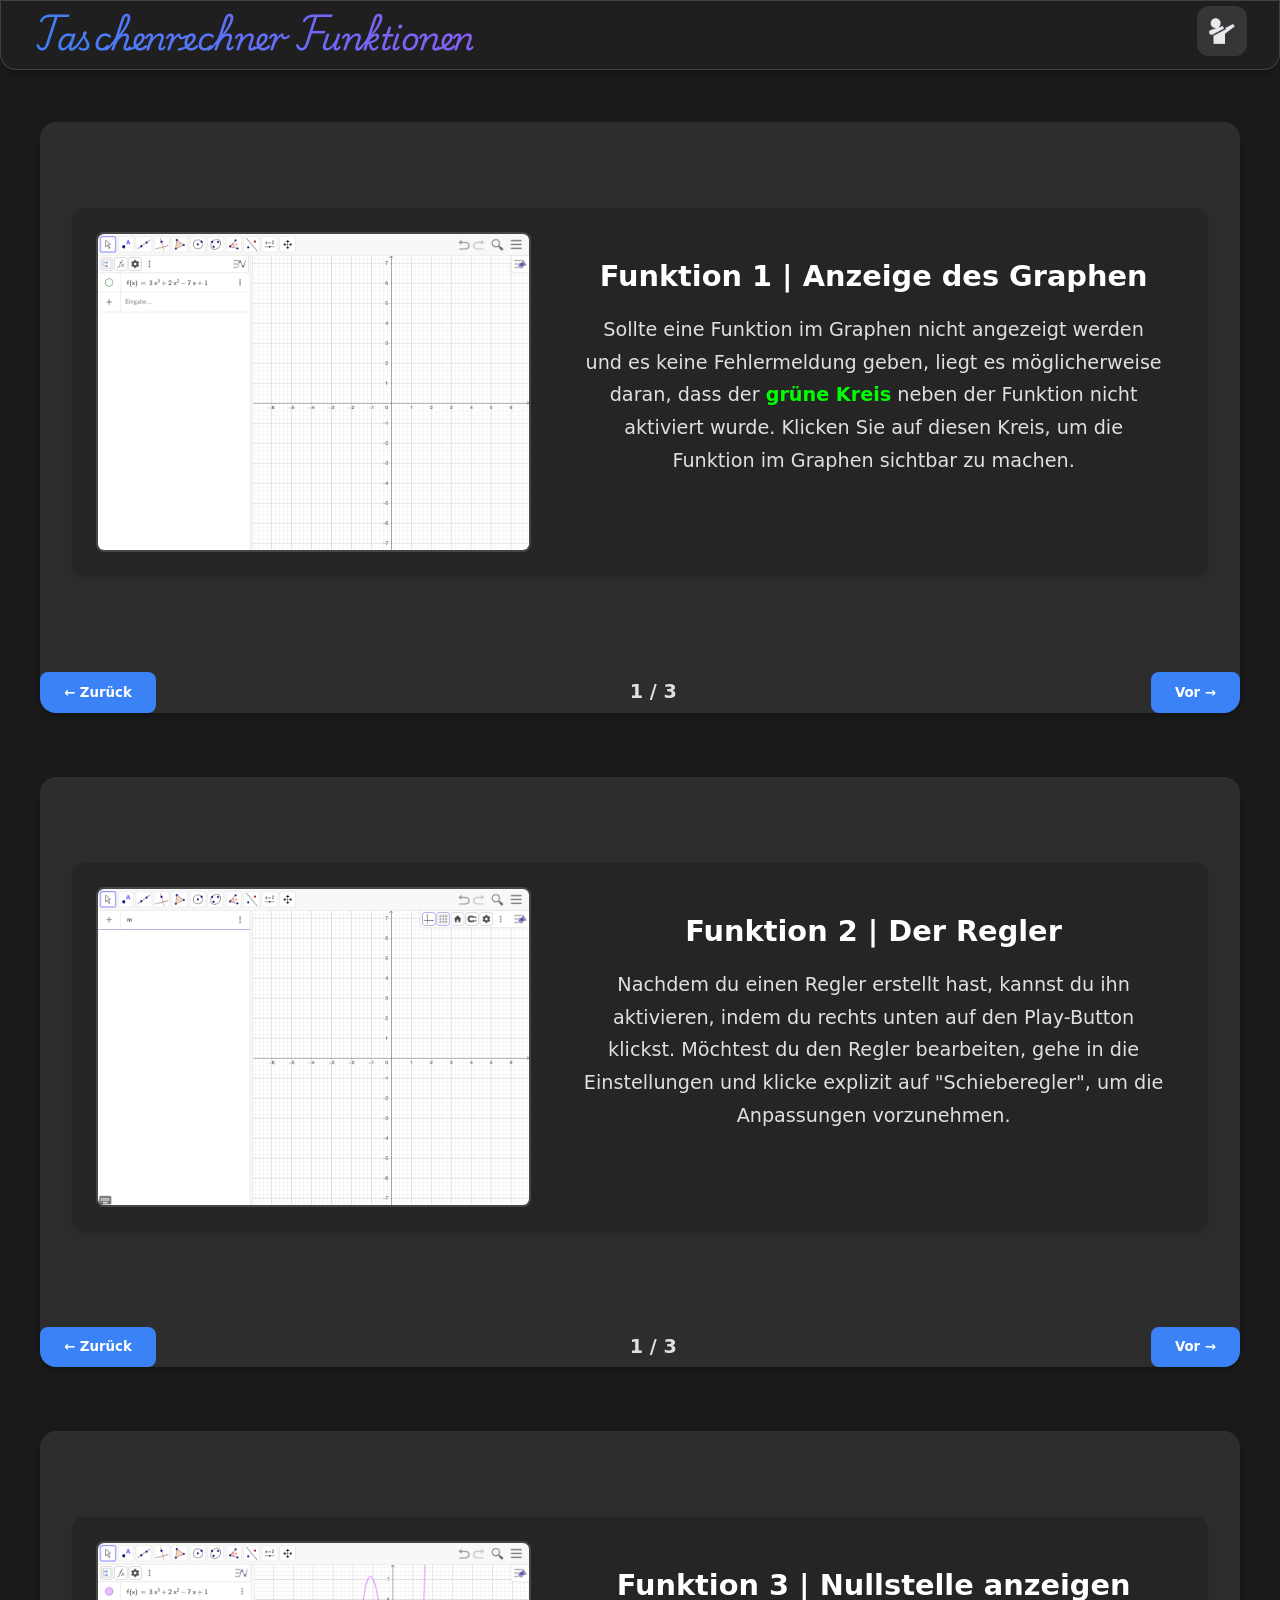
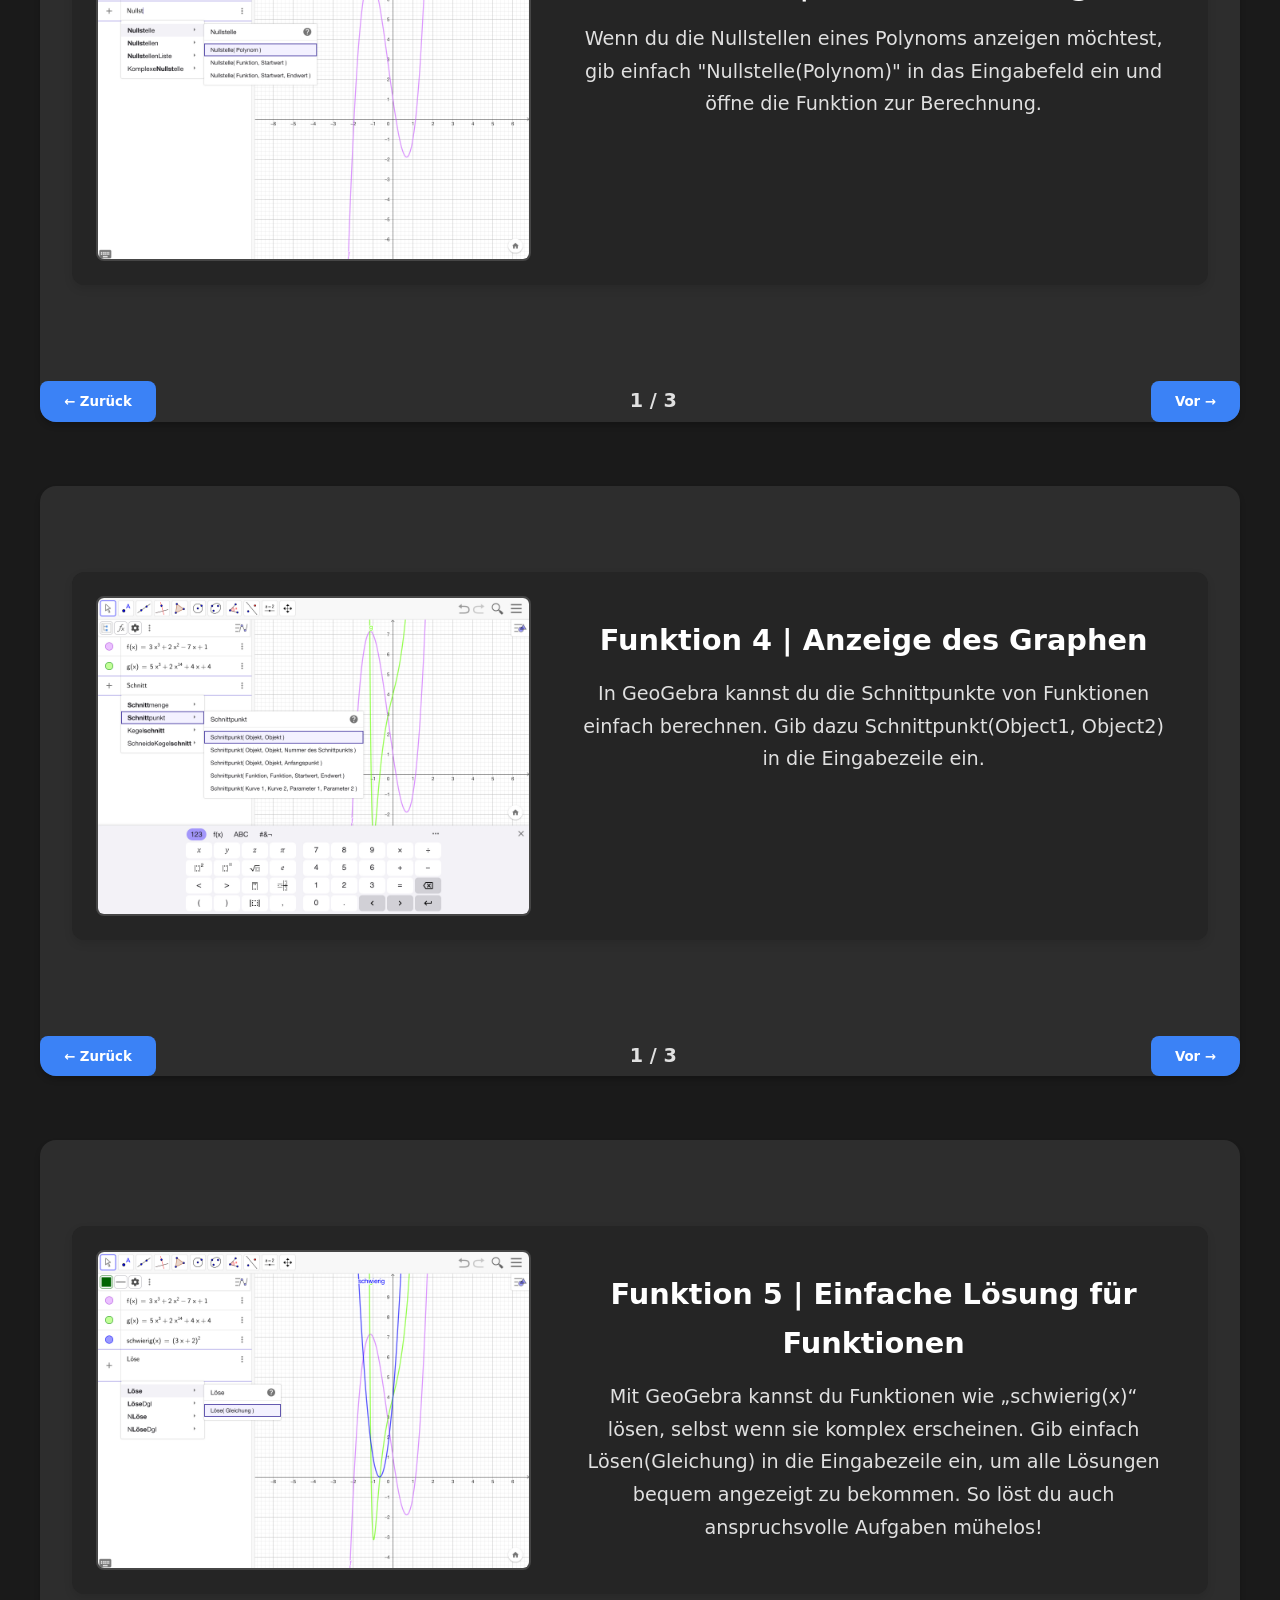
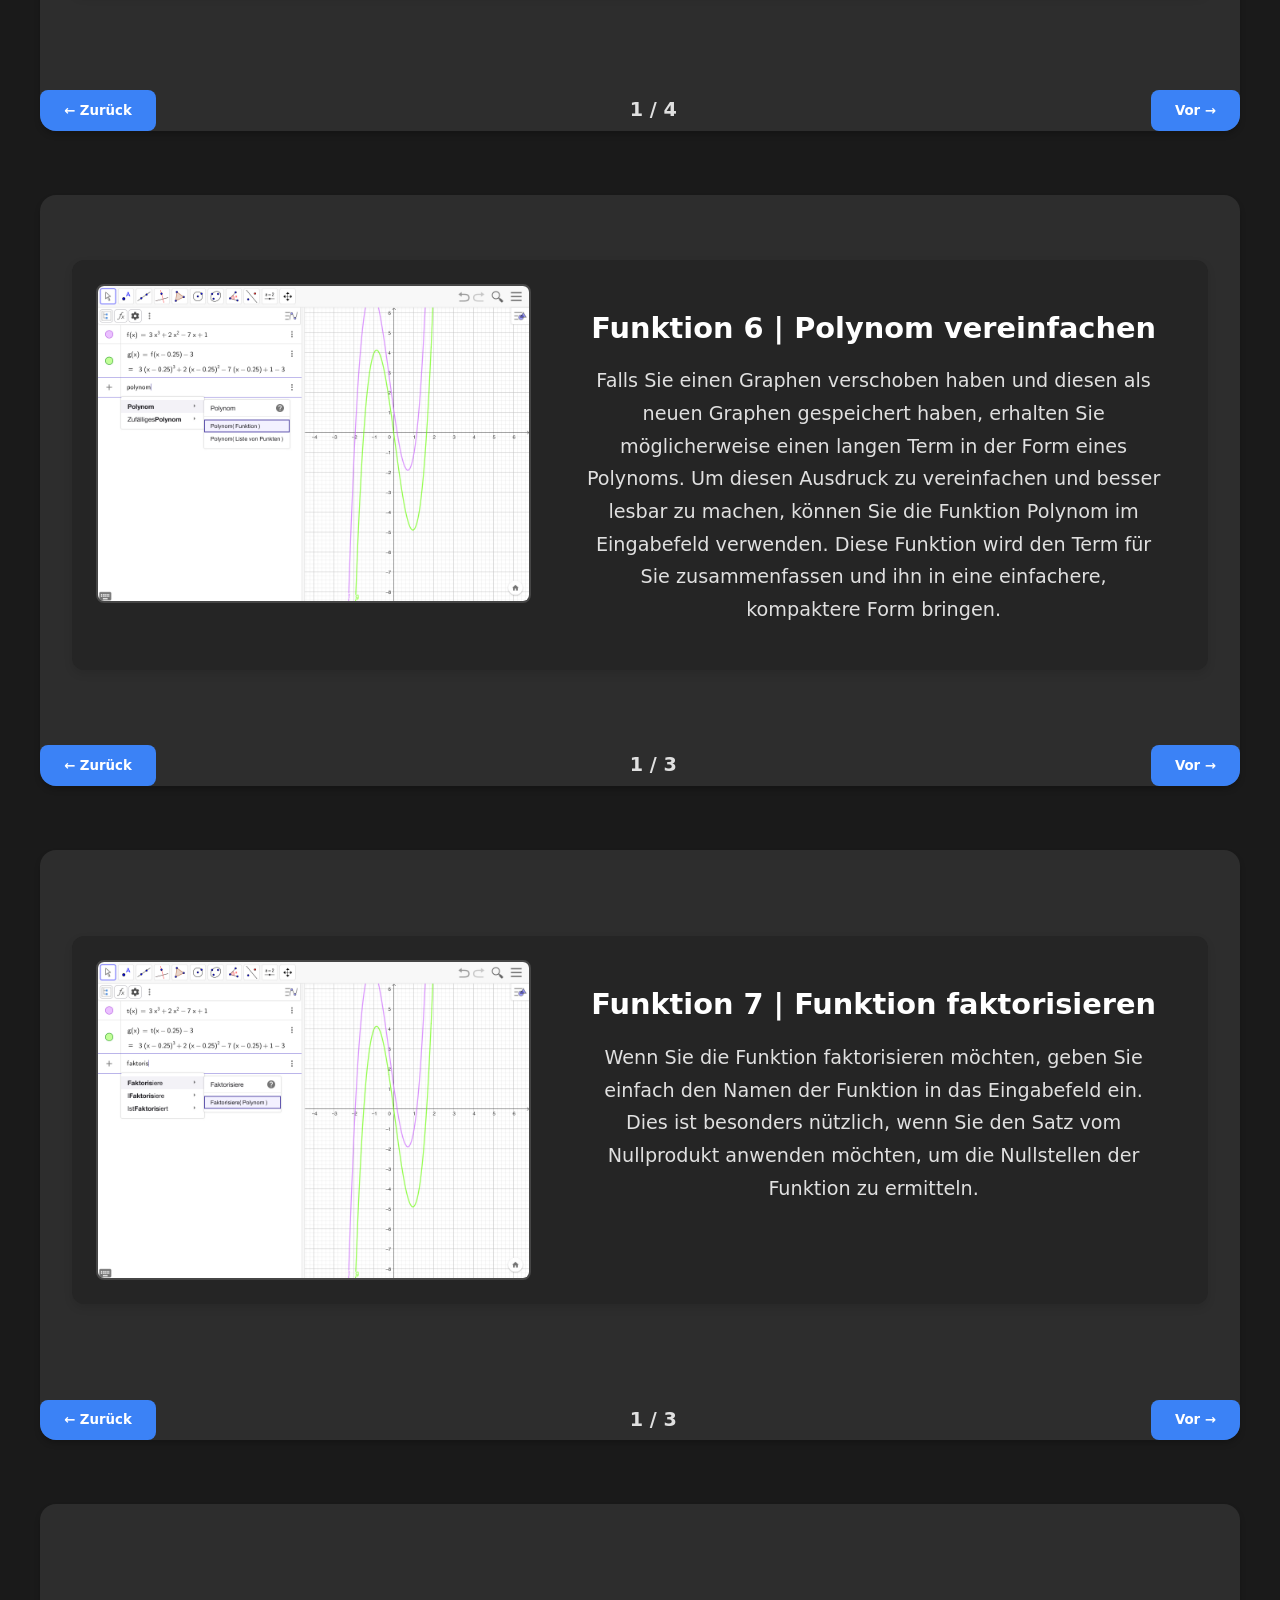
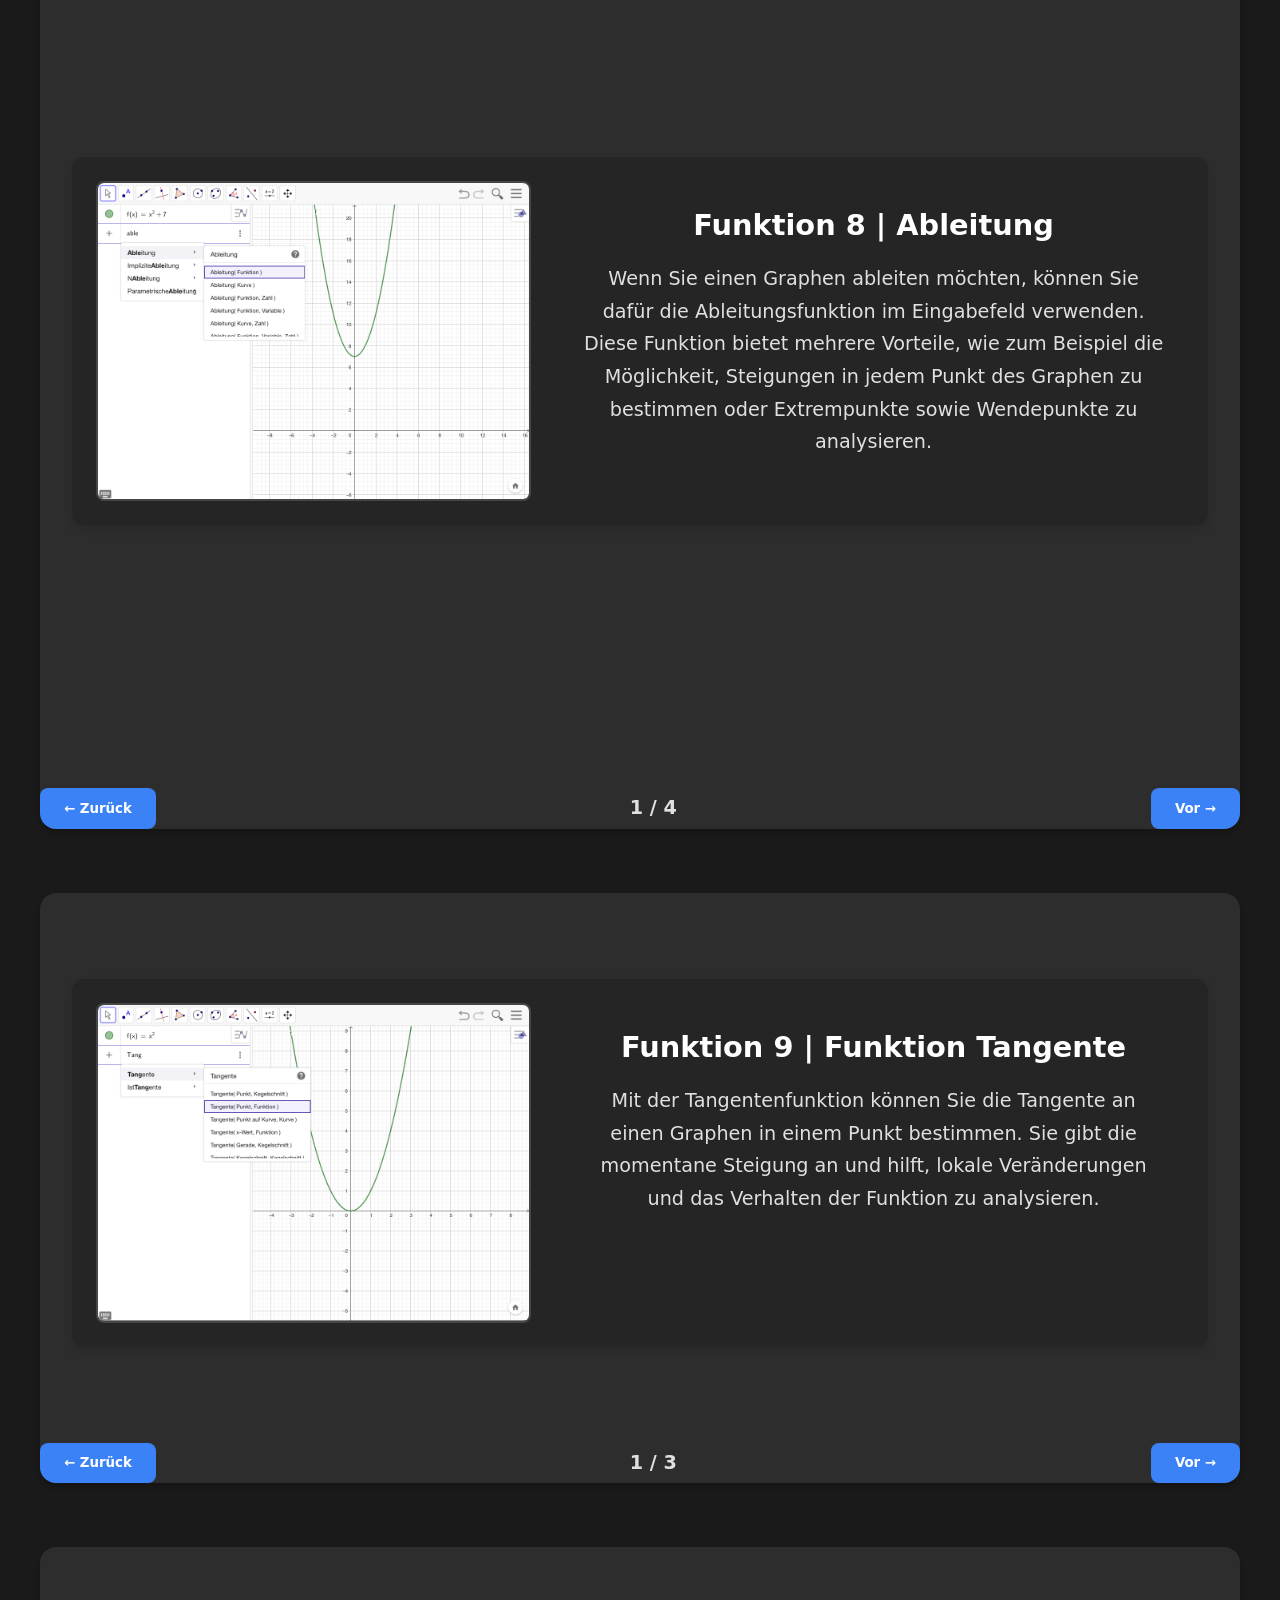
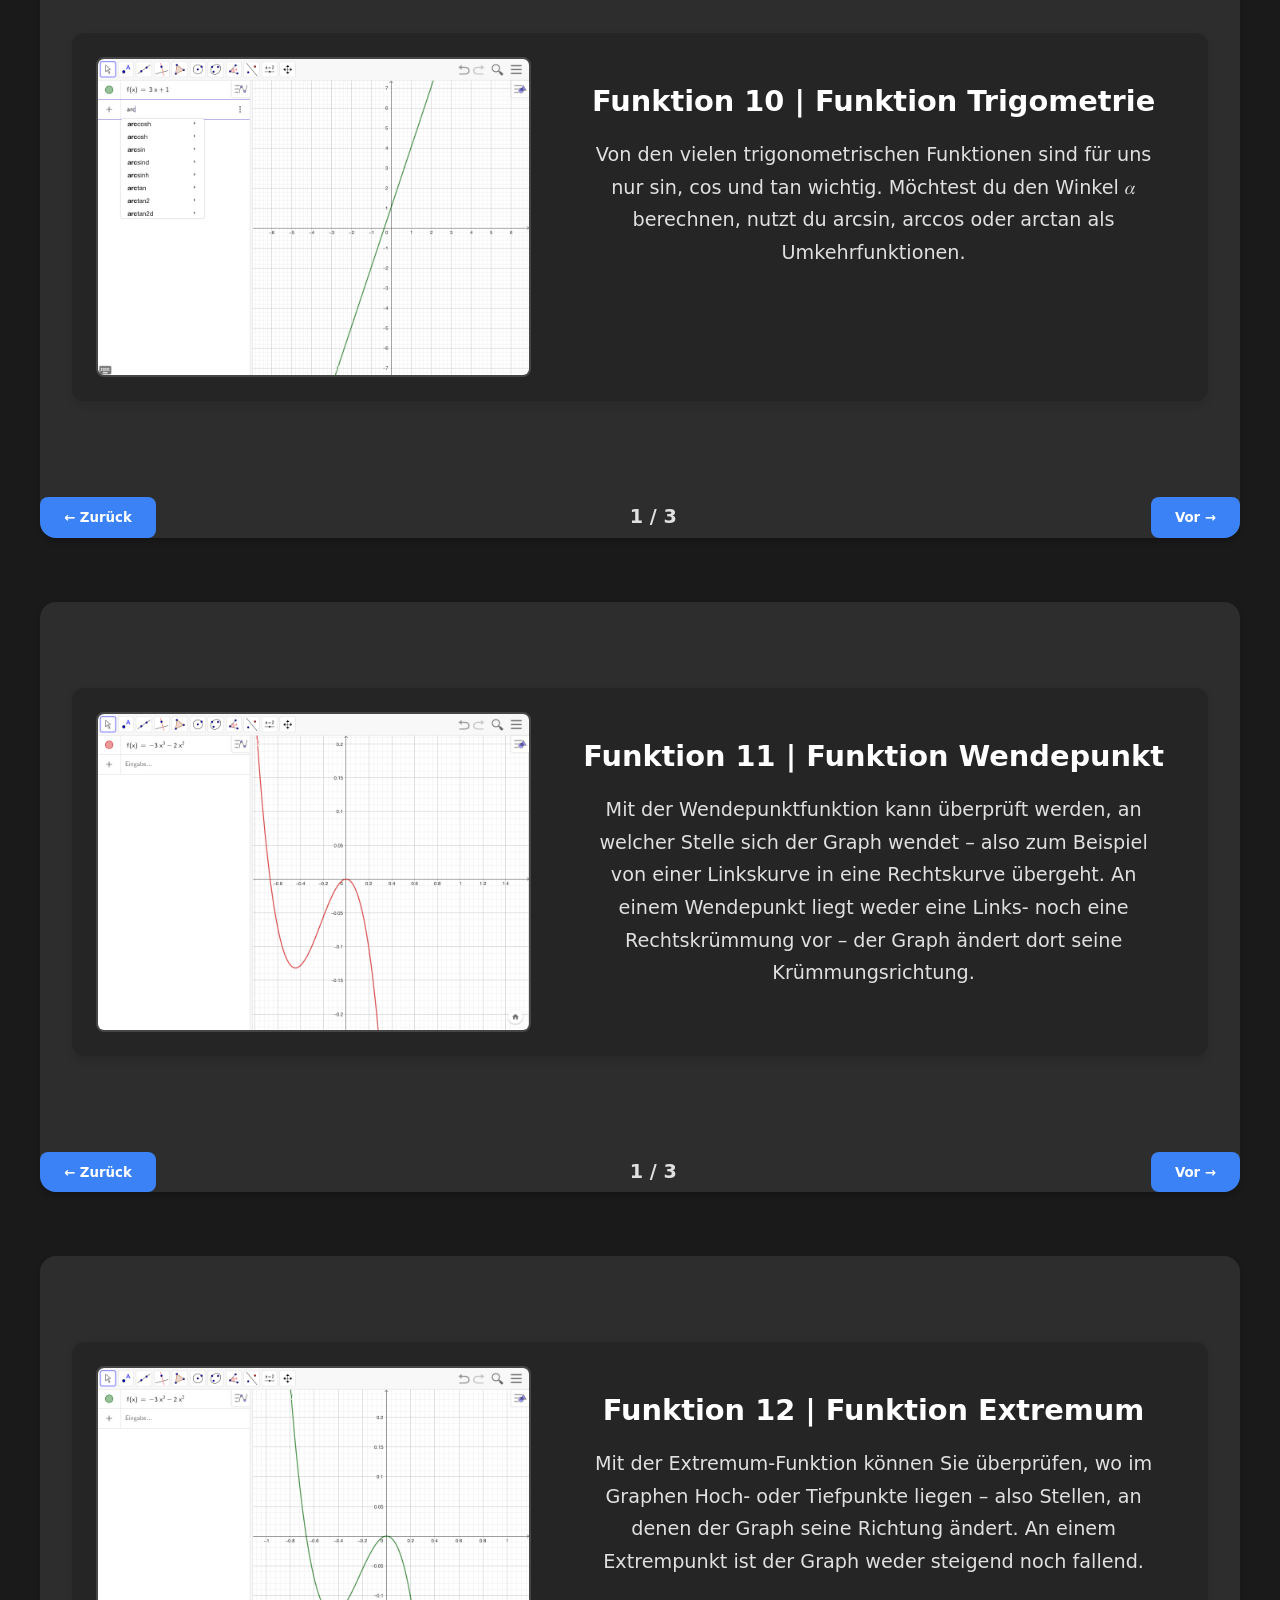
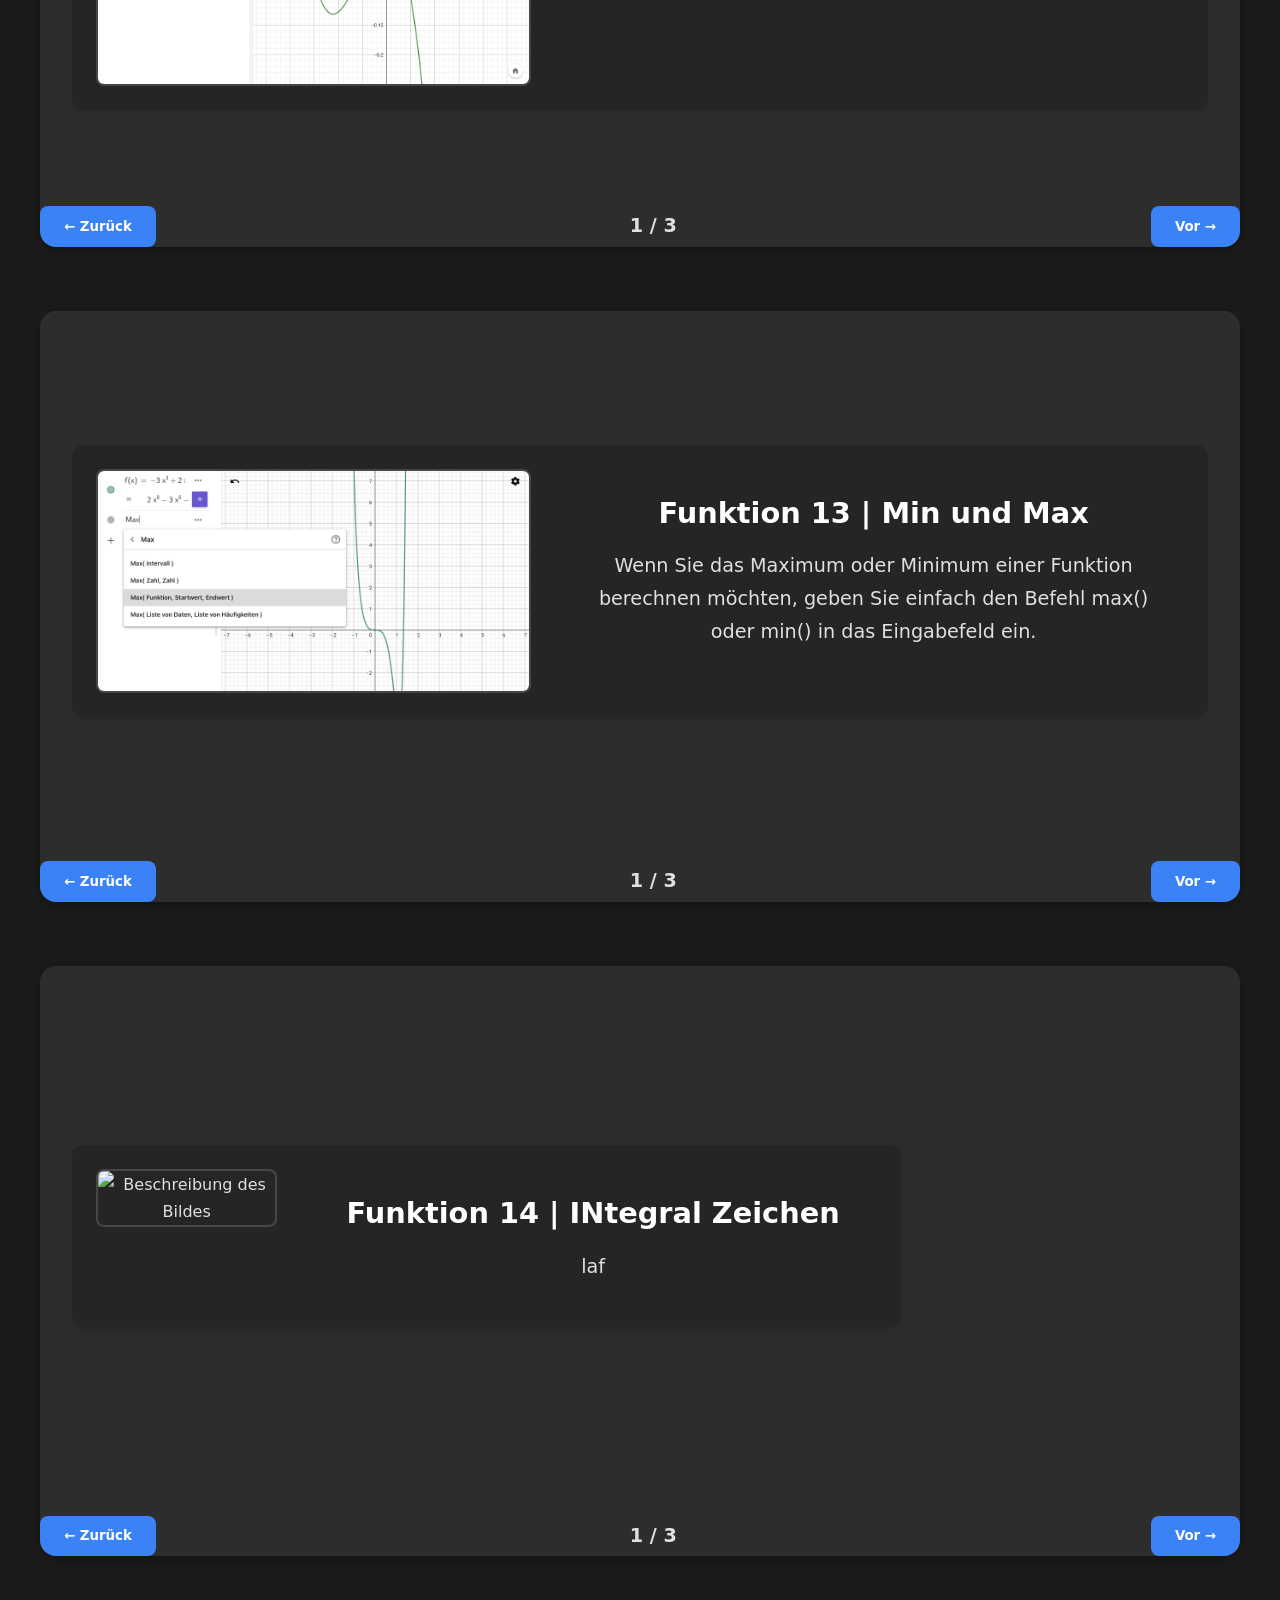
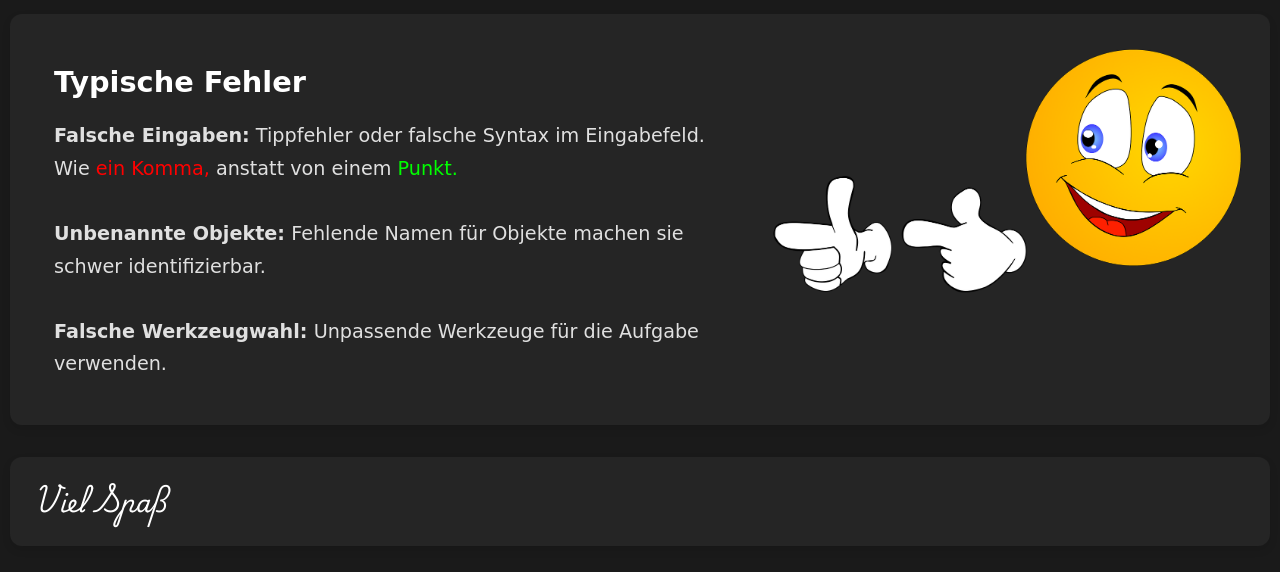
==== commit 071c97e2: "tracking und anfang 14" ====
--- a/index.html
+++ b/index.html
@@ -10,6 +10,9 @@
 
     <!-- Favicon -->
     <link rel="icon" href="img/icon.png" type="image/x-icon" />
+
+    <!-- Tracking -->
+    <script defer src="https://cloud.umami.is/script.js" data-website-id="58267c01-482f-491c-8458-2880055b6caf"></script>
 
     <!-- Script link -->
     <script src="script.js" defer></script>
@@ -973,6 +976,65 @@
     
 
 
+                    
+        <!-- Funktion 14 Slider -->
+        <div class="slider" data-rule="funktion1">
+          <div class="slides" data-current-index="0">
+            <!-- Slide 1 -->
+            <div class="slide">
+              <div class="image-text-wrapper">
+                <img
+                  src="img/geo"
+                  alt="Beschreibung des Bildes"
+                  onclick="openOverlay(this)"
+                  loading="lazy"
+                />
+                <div class="text">
+                  <h2>Funktion 14 | INtegral Zeichen</h2>
+                  <p>laf</p>
+                </div>
+              </div>
+            </div>
+            <!-- Slide 2 -->
+            <div class="slide">
+              <div class="image-text-wrapper reverse">
+                <div class="text">
+                  <h2>Funktion 14 | Tafelbild</h2>
+                  <p>Blabla</p>
+                </div>
+                <img
+                  src="img/geoExtrema2.jpeg"
+                  alt="Beschreibung des Bildes"
+                  onclick="openOverlay(this)"
+                  loading="lazy"
+                />
+              </div>
+            </div>
+            <!-- Slide 3 -->
+            <div class="slide">
+              <div class="image-text-wrapper">
+                <img
+                  src="img/geoExtrema3.jpeg"
+                  alt="Beschreibung des Bildes"
+                  onclick="openOverlay(this)"
+                  loading="lazy"
+                />
+                <div class="text">
+                  <h2>Funktion 14 | Zusätzlich</h2>
+                  <p>Blabla</p>
+                </div>
+              </div>
+            </div>
+          </div>
+          <div class="controls">
+            <button onclick="prevSlide(this)">&#8592; Zurück</button>
+            <span class="slide-indicator">1 / 3</span>
+            <button onclick="nextSlide(this)">Vor &#8594;</button>
+          </div>
+        </div>
+
+
+
             <!-- Weitere Slider für Funktion 3, 4, etc. im gleichen Stil -->
           </section>
         </main>
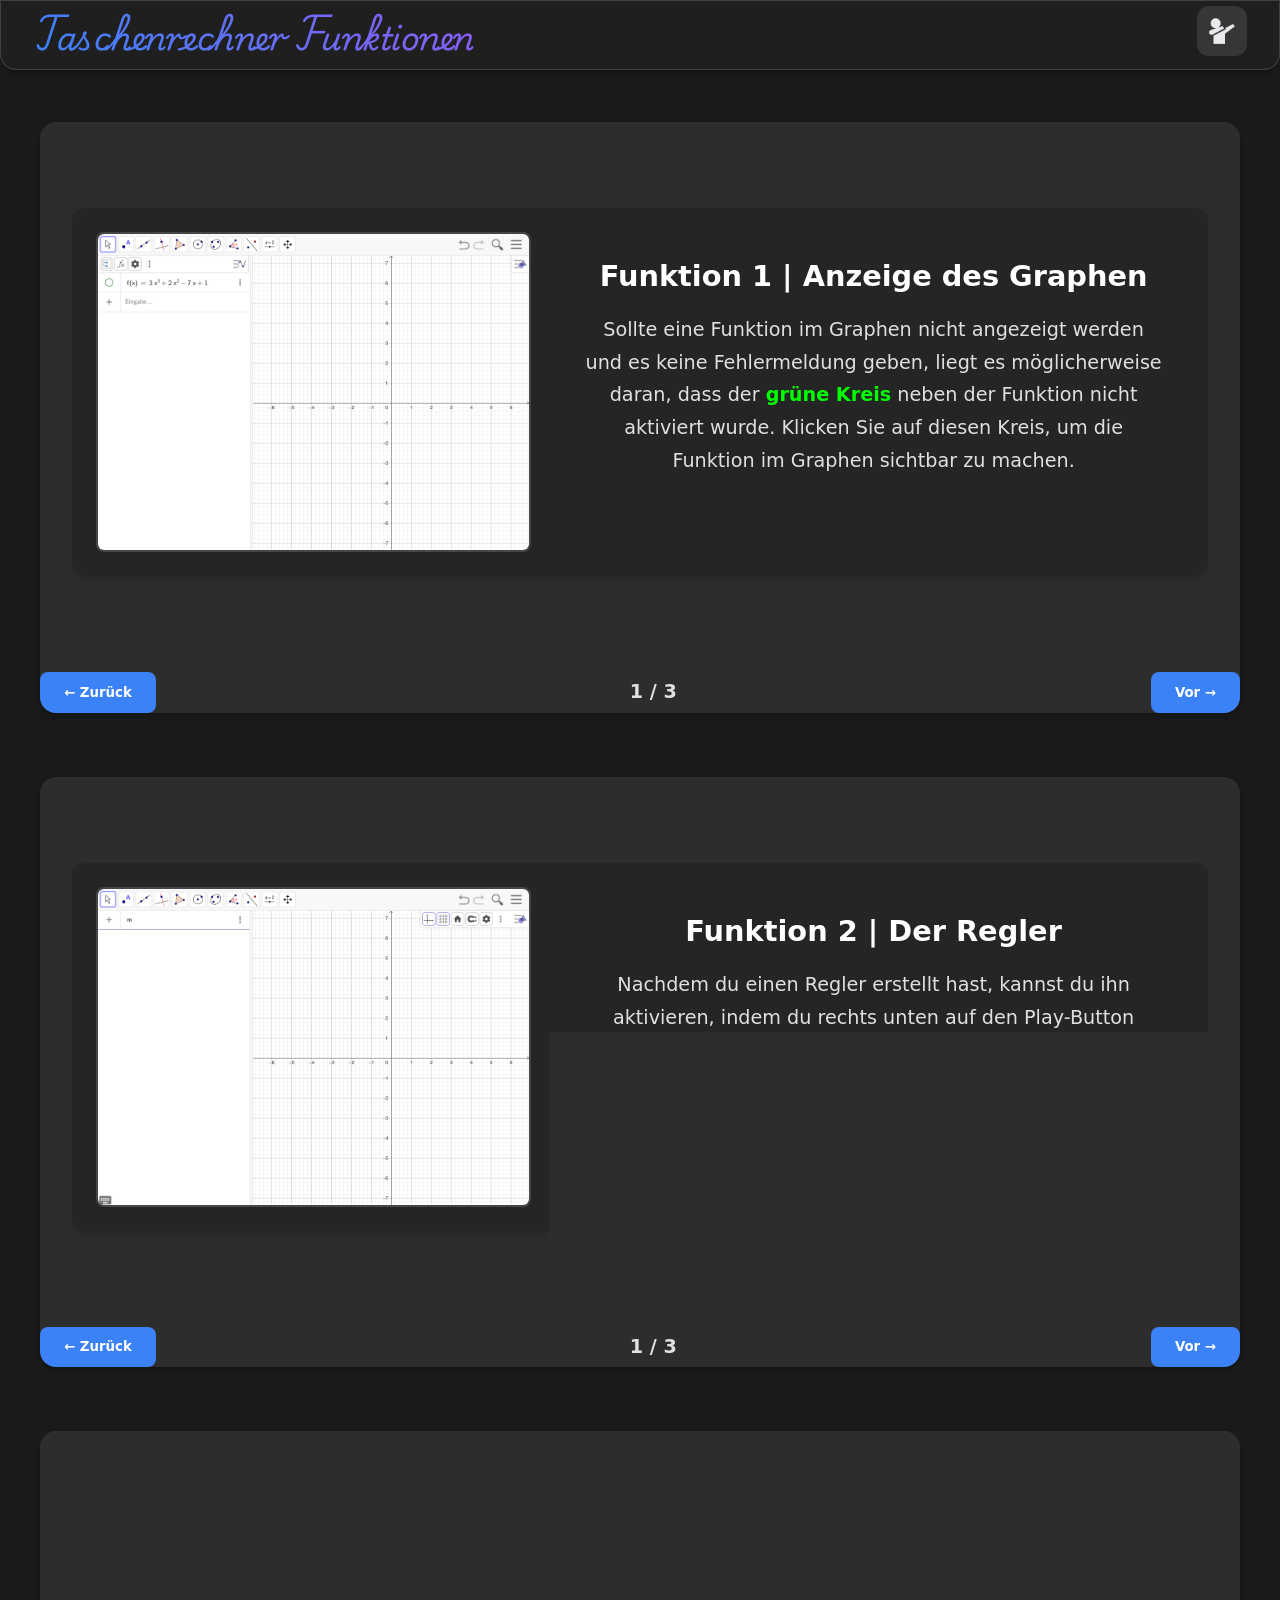
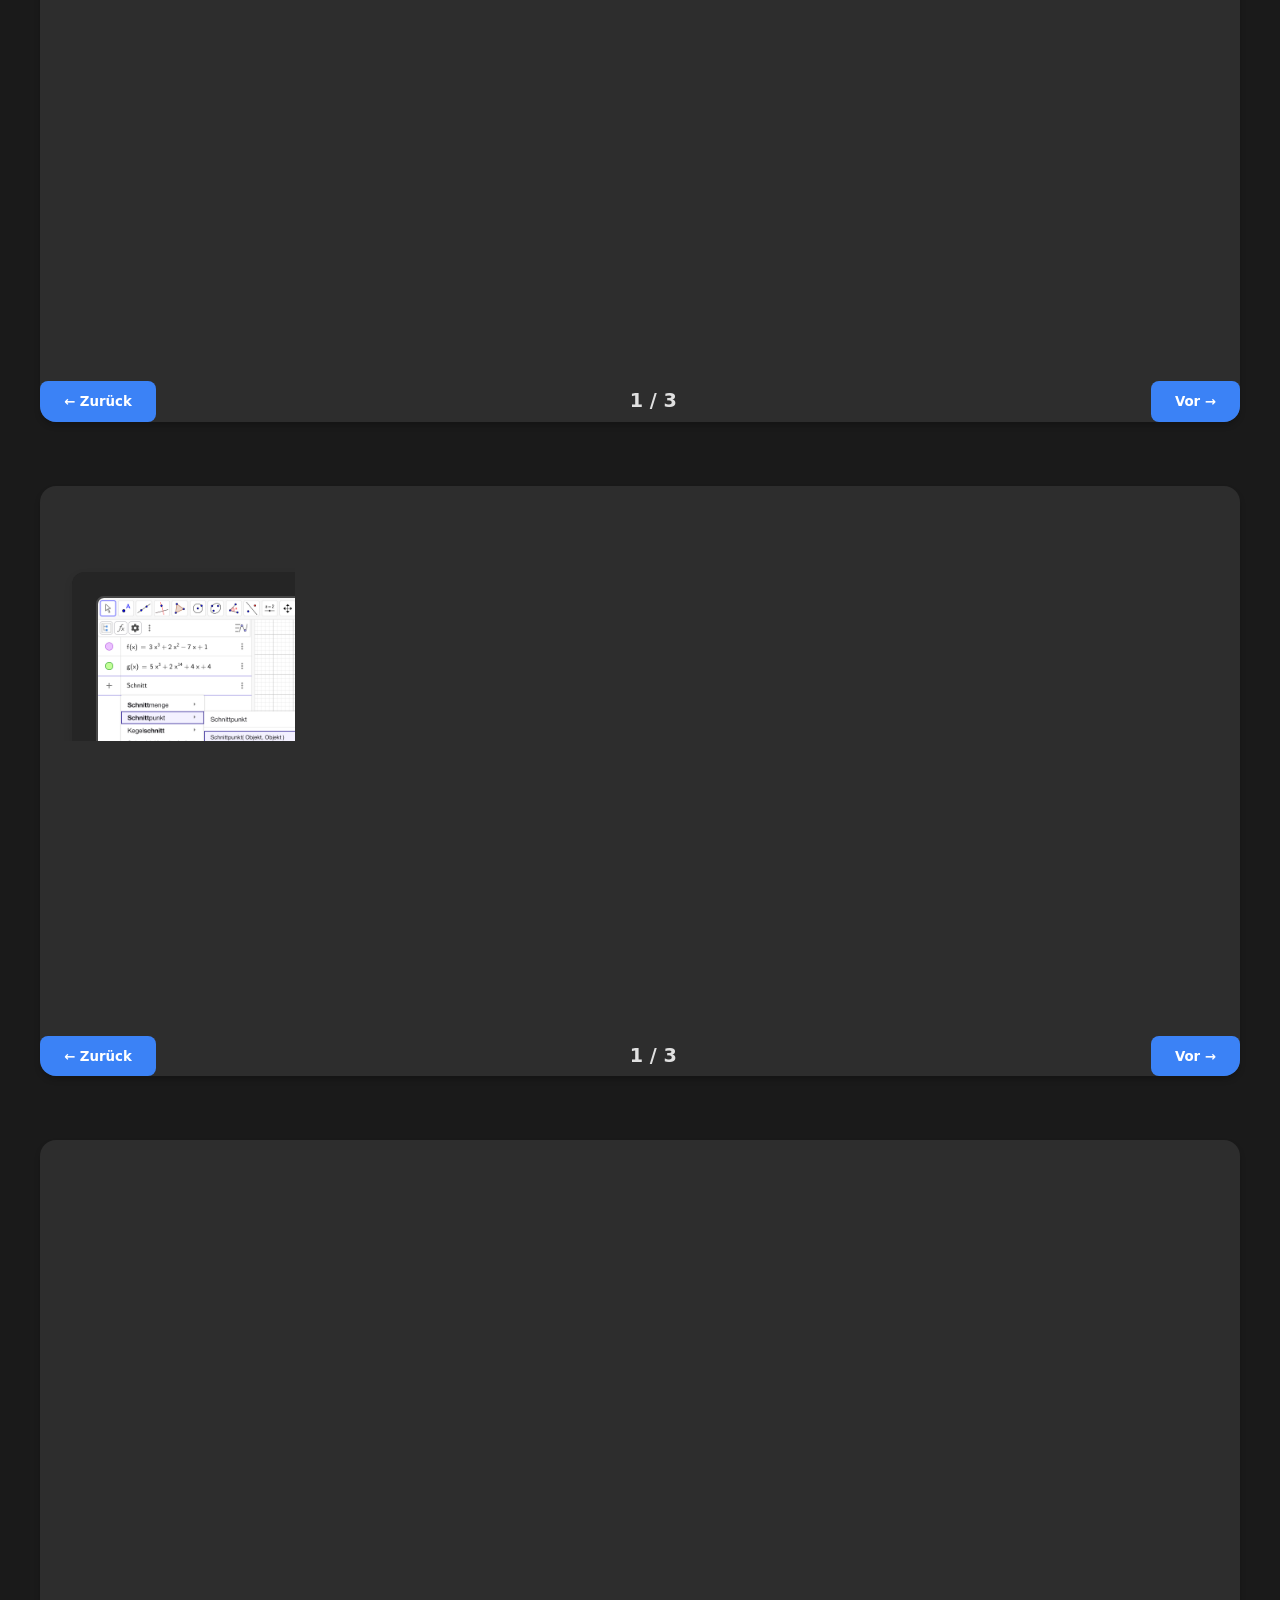
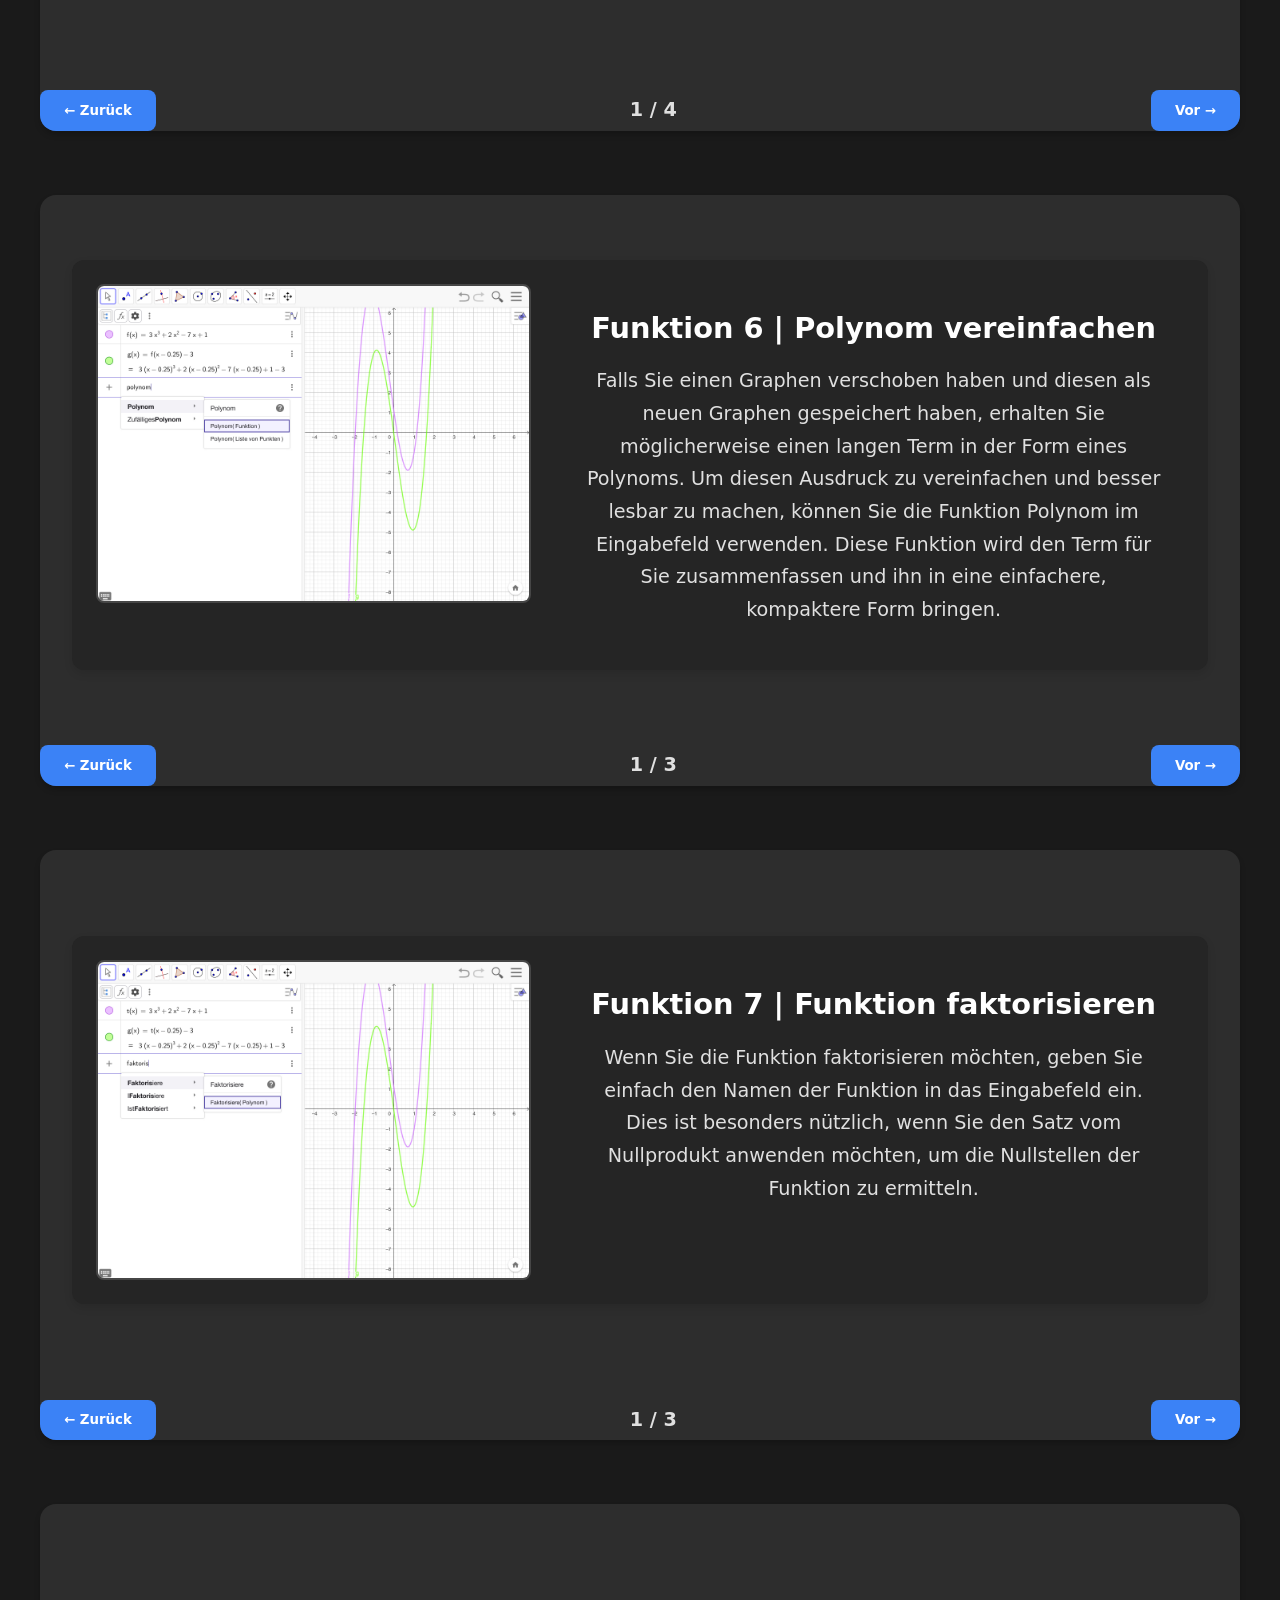
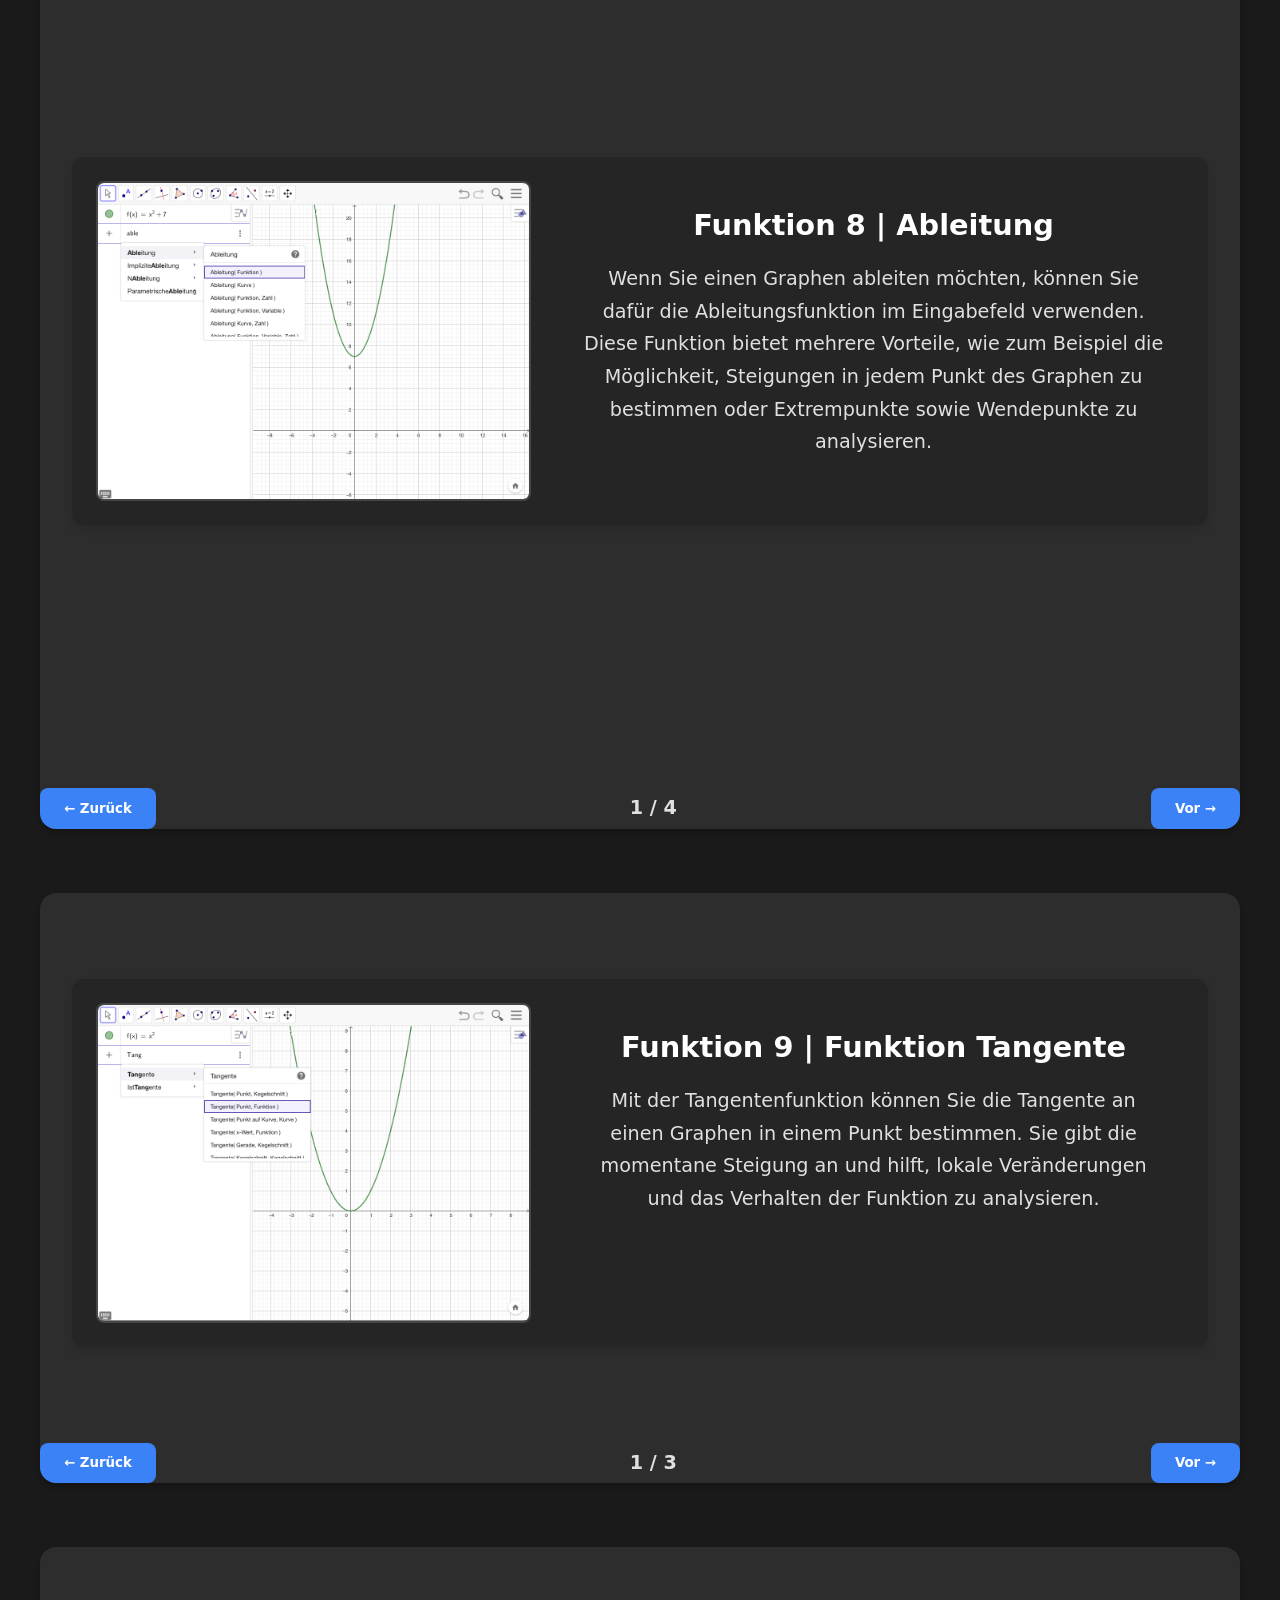
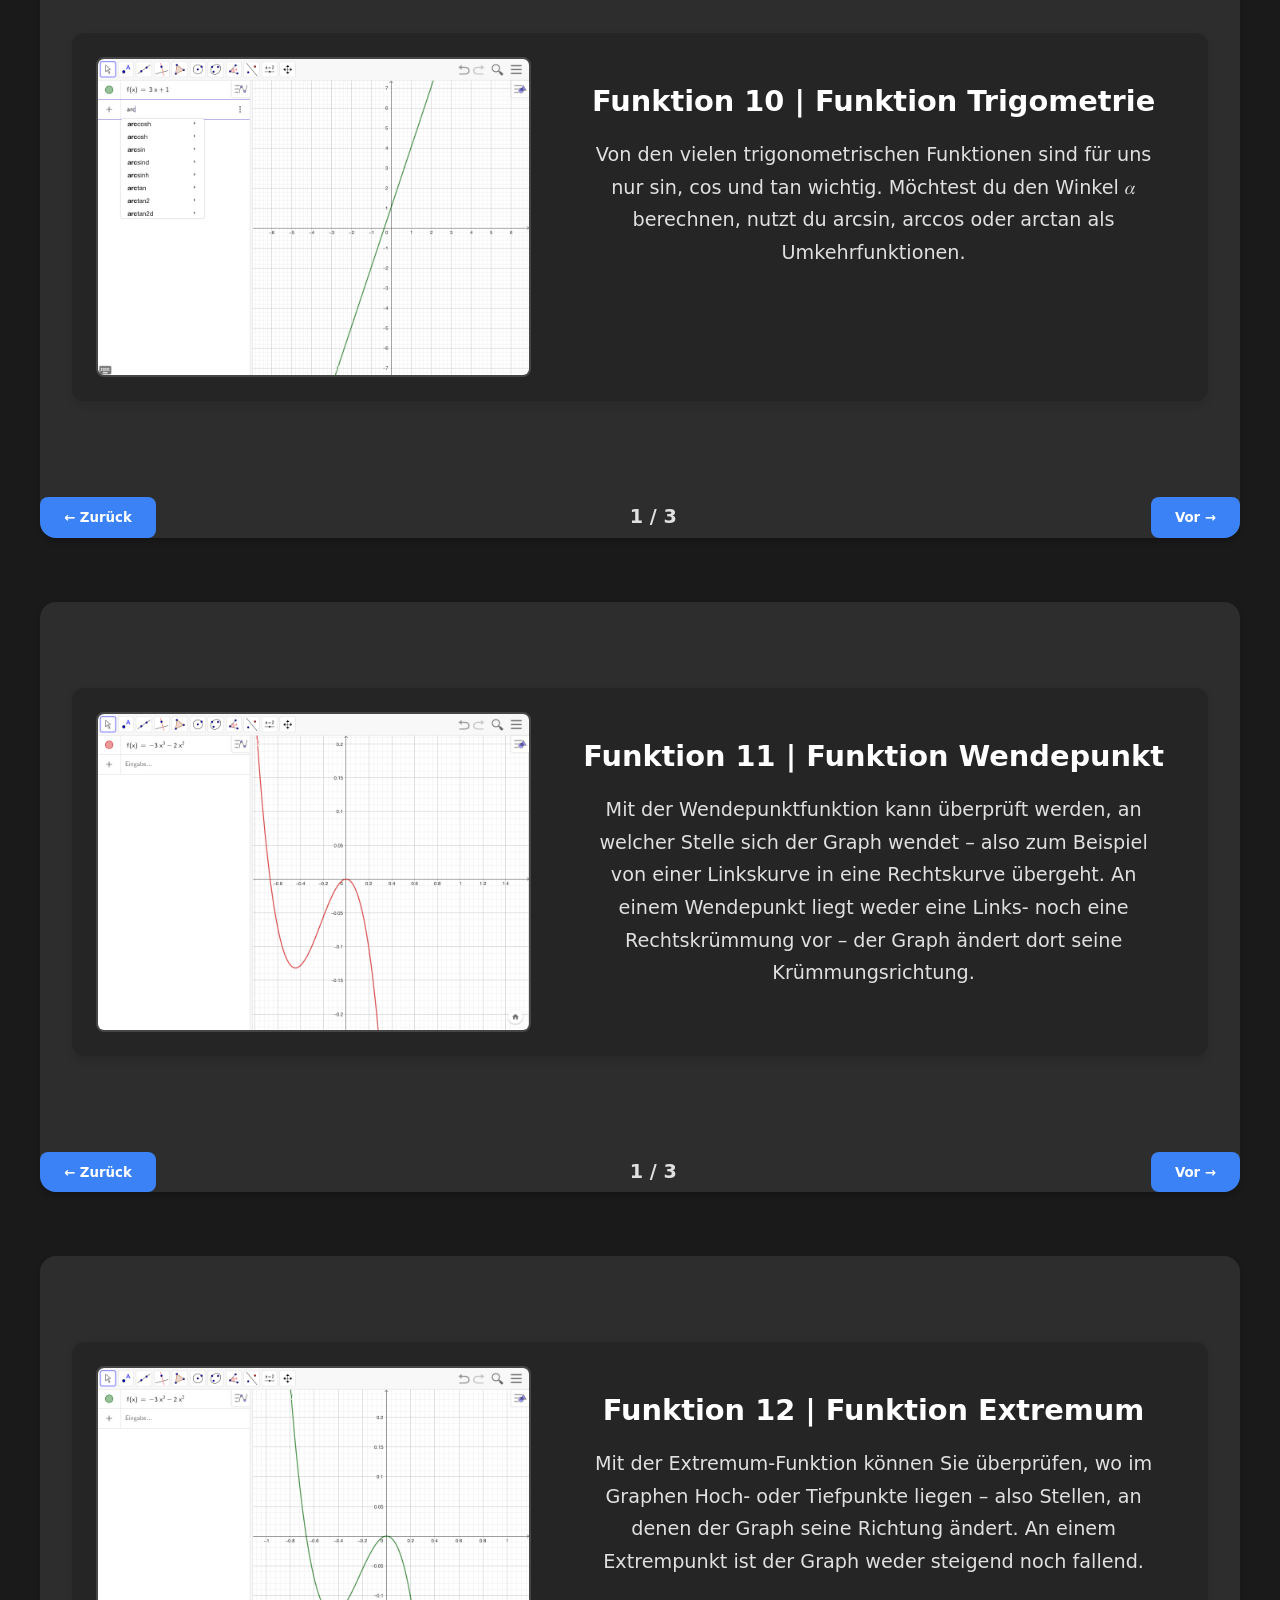
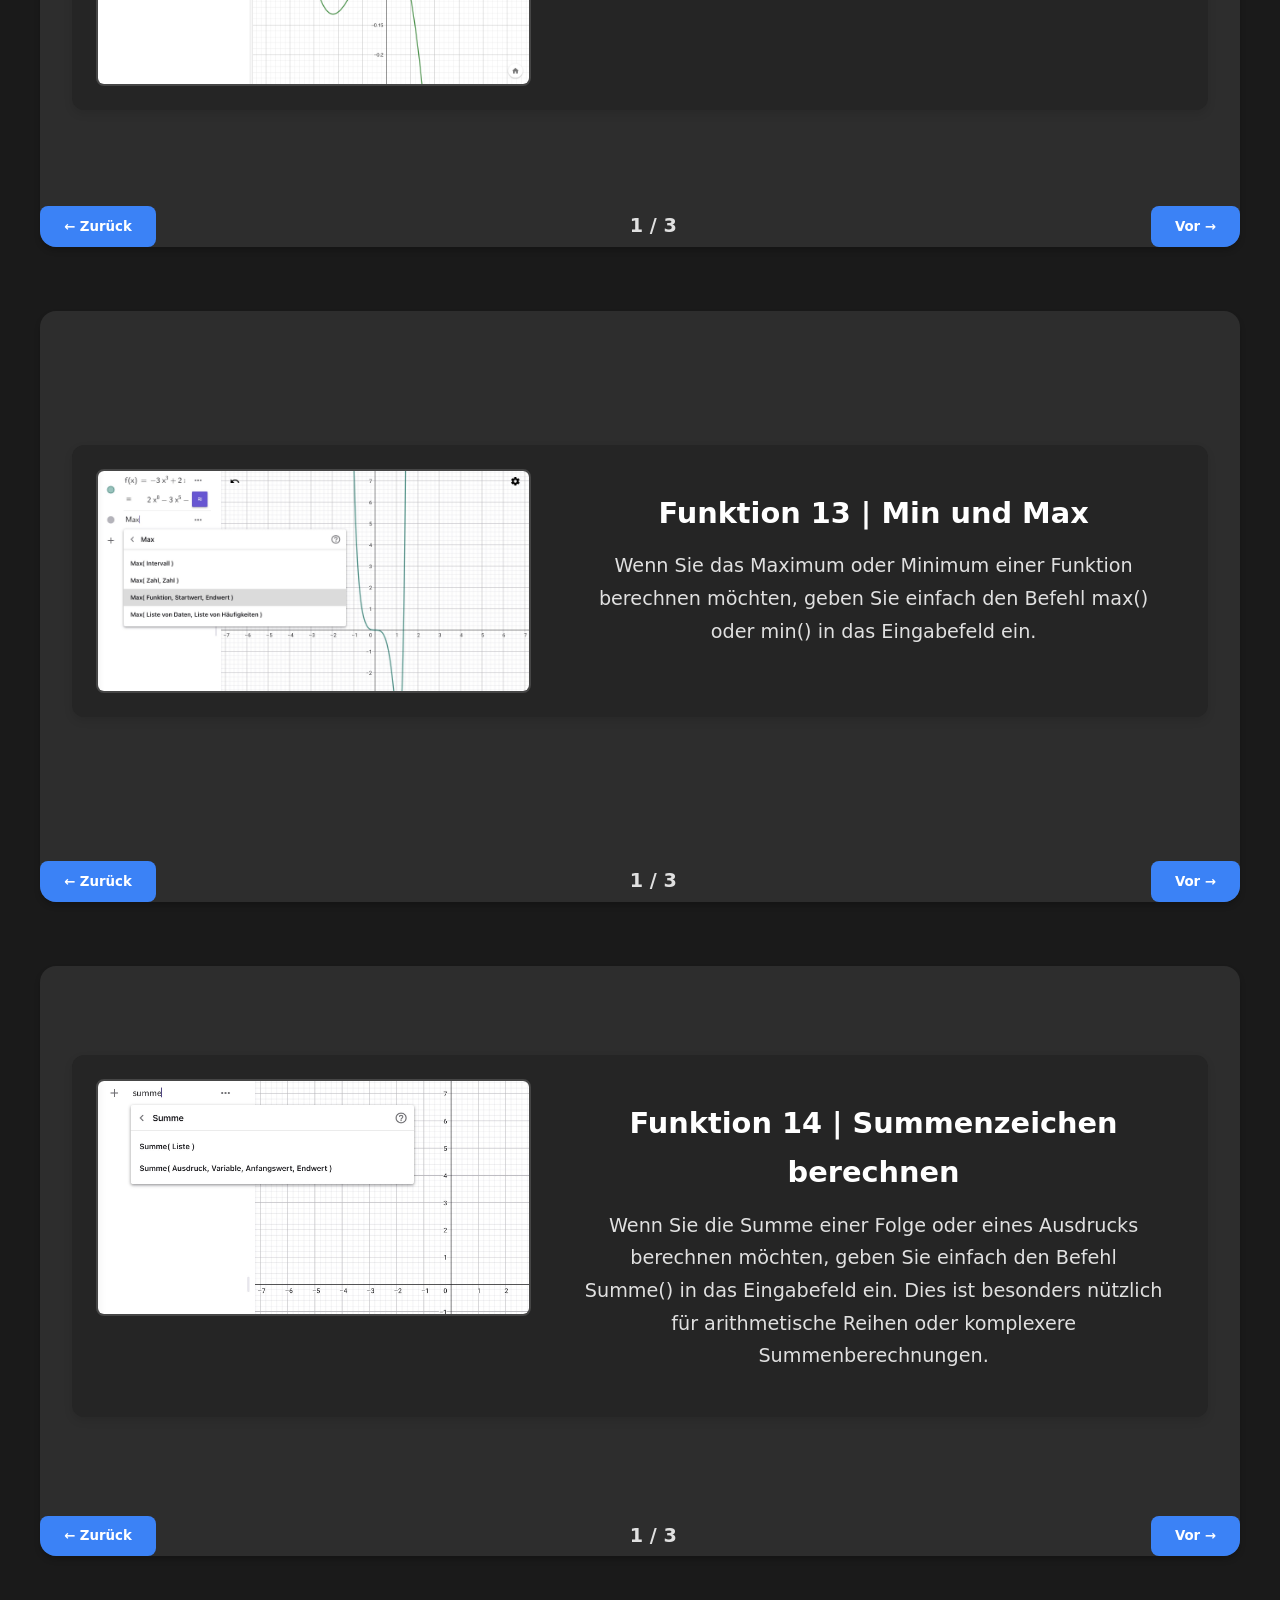
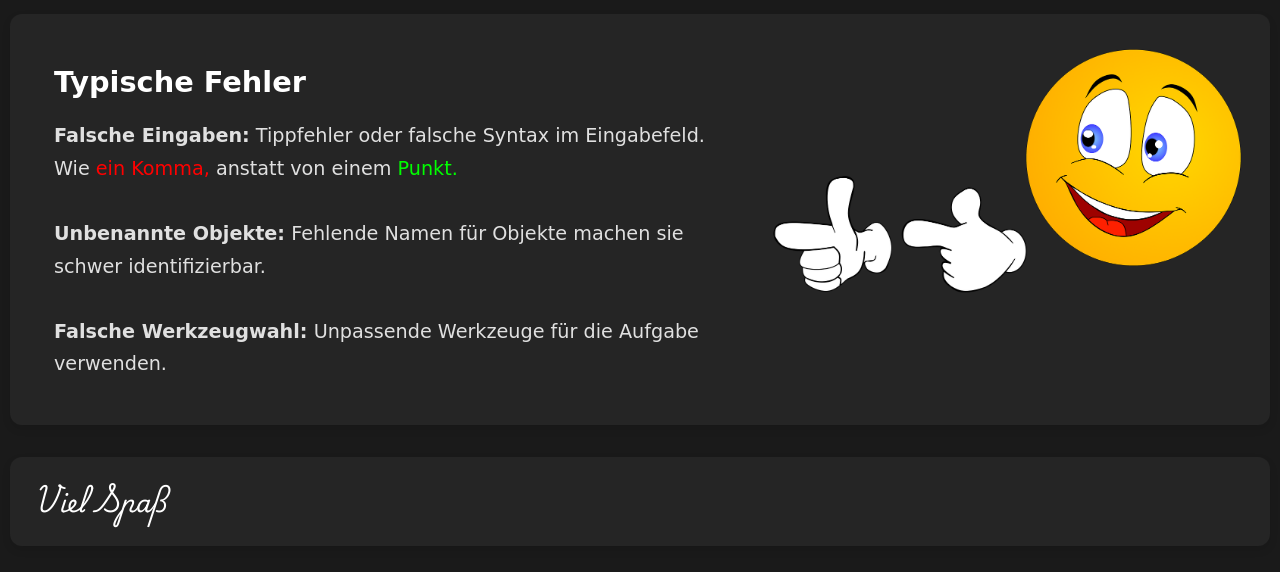
==== commit 1ed6dcaf: "Summenzeichen" ====
--- a/index.html
+++ b/index.html
@@ -1,1151 +1,1014 @@
 <!DOCTYPE html>
 <html lang="en">
-  <head>
-    <meta charset="UTF-8" />
-    <meta name="viewport" content="width=device-width, initial-scale=1.0" />
-    <title>Mathe</title>
-
-    <!-- Style link -->
-    <link rel="stylesheet" href="style.css" />
-
-    <!-- Favicon -->
-    <link rel="icon" href="img/icon.png" type="image/x-icon" />
-
-    <!-- Tracking -->
-    <script defer src="https://cloud.umami.is/script.js" data-website-id="58267c01-482f-491c-8458-2880055b6caf"></script>
-
-    <!-- Script link -->
-    <script src="script.js" defer></script>
-  </head>
-
-
-
-  <body>
-    <header>
-      <h1>Taschenrechner Funktionen</h1>
-      <div>
-        <img src="img/taunt.png" alt="taunt" loading="lazy" onclick="overlayRules()"/>
-      </div>
-    </header>
-
-    <main>
-      <section class="content">
-        <main>
-          <section class="content">
-            <!-- Funktion 1 Slider -->
-            <div class="slider" data-rule="funktion1">
-              <div class="slides" data-current-index="0">
-                <!-- Slide 1 -->
-                <div class="slide">
-                  <div class="image-text-wrapper">
-                    <img
-                      src="img/geoStart.jpeg"
-                      alt="Beschreibung des Bildes"
-                      onclick="openOverlay(this)"
-                      loading="lazy"
-                    />
-                    <div class="text">
-                      <h2>Funktion 1 | Anzeige des Graphen</h2>
-                      <p>
-                        Sollte eine Funktion im Graphen nicht angezeigt werden
-                        und es keine Fehlermeldung geben, liegt es
-                        möglicherweise daran, dass der
-                        <span style="color: #00ff00; font-weight: 600">
-                          grüne Kreis</span
-                        >
-                        neben der Funktion nicht aktiviert wurde. Klicken Sie
-                        auf diesen Kreis, um die Funktion im Graphen sichtbar zu
-                        machen.
-                      </p>
+
+<head>
+  <meta charset="UTF-8" />
+  <meta name="viewport" content="width=device-width, initial-scale=1.0" />
+  <title>Mathe</title>
+
+  <!-- Style link -->
+  <link rel="stylesheet" href="style.css" />
+
+  <!-- Favicon -->
+  <link rel="icon" href="img/icon.png" type="image/x-icon" />
+
+  <!-- Tracking -->
+  <script defer src="https://cloud.umami.is/script.js" data-website-id="58267c01-482f-491c-8458-2880055b6caf"></script>
+
+  <!-- Script link -->
+  <script src="script.js" defer></script>
+</head>
+
+
+
+<body>
+  <header>
+    <h1>Taschenrechner Funktionen</h1>
+    <div>
+      <img src="img/taunt.png" alt="taunt" loading="lazy" onclick="overlayRules()" />
+    </div>
+  </header>
+
+  <main>
+    <section class="content">
+      <main>
+        <section class="content">
+          <!-- Funktion 1 Slider -->
+          <div class="slider" data-rule="funktion1">
+            <div class="slides" data-current-index="0">
+              <!-- Slide 1 -->
+              <div class="slide">
+                <div class="image-text-wrapper">
+                  <img src="img/geoStart.jpeg" alt="Beschreibung des Bildes" onclick="openOverlay(this)"
+                    loading="lazy" />
+                  <div class="text">
+                    <h2>Funktion 1 | Anzeige des Graphen</h2>
+                    <p>
+                      Sollte eine Funktion im Graphen nicht angezeigt werden
+                      und es keine Fehlermeldung geben, liegt es
+                      möglicherweise daran, dass der
+                      <span style="color: #00ff00; font-weight: 600">
+                        grüne Kreis</span>
+                      neben der Funktion nicht aktiviert wurde. Klicken Sie
+                      auf diesen Kreis, um die Funktion im Graphen sichtbar zu
+                      machen.
+                    </p>
+                  </div>
+                </div>
+              </div>
+              <!-- Slide 2 -->
+              <div class="slide">
+                <div class="image-text-wrapper reverse">
+                  <div class="text">
+                    <h2>Funktion 1 | Graphenansicht anpassen</h2>
+                    <p>
+                      Um die Farbe des Graphen anzupassen, klicken Sie auf die
+                      drei Punkte neben der gewünschten Funktion. Wählen Sie
+                      anschließend 'Einstellungen' aus. Dort können Sie die
+                      Farbe und weitere Darstellungsoptionen, wie Linienstil
+                      oder Dicke, individuell anpassen.
+                    </p>
+                  </div>
+                  <img src="img/geoStart2.jpeg" alt="Beschreibung des Bildes" onclick="openOverlay(this)"
+                    loading="lazy" />
+                </div>
+              </div>
+              <!-- Slide 3 -->
+              <div class="slide">
+                <div class="image-text-wrapper">
+                  <img src="img/geoStart3.jpeg" alt="Beschreibung des Bildes" onclick="openOverlay(this)"
+                    loading="lazy" />
+                  <div class="text">
+                    <h2>Funktion 1 | Graphen Einstellungen</h2>
+                    <p>
+                      In den Einstellungen können Sie die Dicke, Farbe und
+                      andere Eigenschaften des Graphen nach Belieben anpassen,
+                      um das
+                      <span class="rainbow-text">gewünschte Aussehen </span>
+                      zu erzielen.
+                    </p>
+                  </div>
+                </div>
+              </div>
+            </div>
+            <div class="controls">
+              <button onclick="prevSlide(this)">&#8592; Zurück</button>
+              <span class="slide-indicator">1 / 3</span>
+              <button onclick="nextSlide(this)">Vor &#8594;</button>
+            </div>
+          </div>
+
+          <!-- Funktion 2 Slider -->
+          <div class="slider" data-rule="funktion2">
+            <div class="slides" data-current-index="0">
+              <!-- Slide 1 -->
+              <div class="slide">
+                <div class="image-text-wrapper">
+                  <img src="img/geoSteigung.jpeg" alt="Beschreibung des Bildes" onclick="openOverlay(this)"
+                    loading="lazy" />
+                  <div class="text">
+                    <h2>Funktion 2 | Der Regler</h2>
+                    <p>
+                      Nachdem du einen Regler erstellt hast, kannst du ihn
+                      aktivieren, indem du rechts unten auf den Play-Button
+                      klickst. Möchtest du den Regler bearbeiten, gehe in die
+                      Einstellungen und klicke explizit auf "Schieberegler",
+                      um die Anpassungen vorzunehmen.
+                    </p>
+                  </div>
+                </div>
+              </div>
+              <!-- Slide 2 -->
+              <div class="slide">
+                <div class="image-text-wrapper reverse">
+                  <div class="text">
+                    <h2>Funktion 2 | Regler aktivieren und bearbeiten</h2>
+                    <p>
+                      Nachdem du einen Regler erstellt hast, kannst du ihn
+                      aktivieren, indem du rechts unten auf den Play-Button
+                      klickst. Möchtest du den Regler bearbeiten, gehe in die
+                      Einstellungen und klicke explizit auf "Schieberegler",
+                      um die Anpassungen vorzunehmen.
+                    </p>
+                  </div>
+                  <img src="img/geoSteigung2.jpeg" alt="Beschreibung des Bildes" onclick="openOverlay(this)"
+                    loading="lazy" />
+                </div>
+              </div>
+              <!-- Slide 3 -->
+              <div class="slide">
+                <div class="image-text-wrapper">
+                  <img src="img/geoSteigung3.jpeg" alt="Beschreibung des Bildes" onclick="openOverlay(this)"
+                    loading="lazy" />
+                  <div class="text">
+                    <h2>Funktion 2 | Einstellungen anpassen</h2>
+                    <p>
+                      In den Einstellungen kannst du verschiedene Parameter
+                      wie die Schrittweite, den minimalen und maximalen Wert
+                      sowie die Geschwindigkeit des Reglers anpassen. So
+                      kannst du den Regler ganz nach deinen Bedürfnissen
+                      gestalten.
+                    </p>
+                  </div>
+                </div>
+              </div>
+            </div>
+            <div class="controls">
+              <button onclick="prevSlide(this)">&#8592; Zurück</button>
+              <span class="slide-indicator">1 / 3</span>
+              <button onclick="nextSlide(this)">Vor &#8594;</button>
+            </div>
+          </div>
+
+          <!-- Funktion 3 Slider -->
+          <div class="slider" data-rule="funktion1">
+            <div class="slides" data-current-index="0">
+              <!-- Slide 1 -->
+              <div class="slide">
+                <div class="image-text-wrapper">
+                  <img src="img/geoNullstelle.jpeg" alt="Beschreibung des Bildes" onclick="openOverlay(this)"
+                    loading="lazy" />
+                  <div class="text">
+                    <h2>Funktion 3 | Nullstelle anzeigen</h2>
+                    <p>
+                      Wenn du die Nullstellen eines Polynoms anzeigen
+                      möchtest, gib einfach "Nullstelle(Polynom)" in das
+                      Eingabefeld ein und öffne die Funktion zur Berechnung.
+                    </p>
+                  </div>
+                </div>
+              </div>
+              <!-- Slide 2 -->
+              <div class="slide">
+                <div class="image-text-wrapper reverse">
+                  <div class="text">
+                    <h2>Funktion 3 | Nullstellenberechnung</h2>
+                    <p>
+                      Nun gib den Namen deiner Funktion (in diesem Fall f) in
+                      die Klammern der Funktion "Nullstelle" ein, um die
+                      Nullstellen deines Graphen anzuzeigen.
+                    </p>
+                  </div>
+                  <img src="img/geoNullstelle2.jpeg" alt="Beschreibung des Bildes" onclick="openOverlay(this)"
+                    loading="lazy" />
+                </div>
+              </div>
+              <!-- Slide 3 -->
+              <div class="slide">
+                <div class="image-text-wrapper">
+                  <img src="img/geoNullstelle3.jpeg" alt="Beschreibung des Bildes" onclick="openOverlay(this)"
+                    loading="lazy" />
+                  <div class="text">
+                    <h2>Funktion 3 | Erwartetes Ergebnis</h2>
+                    <p>
+                      Das Ergebnis zeigt dann eine Auflistung der Nullstellen,
+                      die der Funktion zugeordnet sind. Diese erscheinen als
+                      Werte auf der x-Achse, wo der Graph die Null schneidet.
+                    </p>
+                  </div>
+                </div>
+              </div>
+            </div>
+            <div class="controls">
+              <button onclick="prevSlide(this)">&#8592; Zurück</button>
+              <span class="slide-indicator">1 / 3</span>
+              <button onclick="nextSlide(this)">Vor &#8594;</button>
+            </div>
+          </div>
+
+          <!-- Funktion 4 Slider -->
+          <div class="slider" data-rule="funktion1">
+            <div class="slides" data-current-index="0">
+              <!-- Slide 1 -->
+              <div class="slide">
+                <div class="image-text-wrapper">
+                  <img src="img/geoSchnittpunkt.jpeg" alt="Beschreibung des Bildes" onclick="openOverlay(this)"
+                    loading="lazy" />
+                  <div class="text">
+                    <h2>Funktion 4 | Anzeige des Graphen</h2>
+                    <p>
+                      In GeoGebra kannst du die Schnittpunkte von Funktionen
+                      einfach berechnen. Gib dazu Schnittpunkt(Object1,
+                      Object2) in die Eingabezeile ein.
+                    </p>
+                  </div>
+                </div>
+              </div>
+              <!-- Slide 2 -->
+              <div class="slide">
+                <div class="image-text-wrapper reverse">
+                  <div class="text">
+                    <h2>Funktion 4 | Schnittpunkte finden</h2>
+                    <p>
+                      Gib in GeoGebra Schnittpunkt(f, g) ein, um den
+                      Schnittpunkt der Funktionen f und g zu finden.
+                    </p>
+                  </div>
+                  <img src="img/geoSchnittpunkt2.jpeg" alt="Beschreibung des Bildes" onclick="openOverlay(this)"
+                    loading="lazy" />
+                </div>
+              </div>
+              <!-- Slide 3 -->
+              <div class="slide">
+                <div class="image-text-wrapper">
+                  <img src="img/geoSchnittpunkt3.jpeg" alt="Beschreibung des Bildes" onclick="openOverlay(this)"
+                    loading="lazy" />
+                  <div class="text">
+                    <h2>Funktion 4 | Schnittpunkte anzeigen</h2>
+                    <p>
+                      Nachdem du Schnittpunkt(f, g) eingegeben hast, drücke
+                      Enter. Alle Schnittpunkte der Funktionen f und g werden
+                      dann angezeigt
+                    </p>
+                  </div>
+                </div>
+              </div>
+            </div>
+            <div class="controls">
+              <button onclick="prevSlide(this)">&#8592; Zurück</button>
+              <span class="slide-indicator">1 / 3</span>
+              <button onclick="nextSlide(this)">Vor &#8594;</button>
+            </div>
+          </div>
+
+          <!-- Funktion 5 Slider -->
+          <div class="slider" data-rule="funktion1">
+            <div class="slides" data-current-index="0">
+              <!-- Slide 1 -->
+              <div class="slide">
+                <div class="image-text-wrapper">
+                  <img src="img/geoLöse.jpeg" alt="Beschreibung des Bildes" onclick="openOverlay(this)"
+                    loading="lazy" />
+                  <div class="text">
+                    <h2>Funktion 5 | Einfache Lösung für Funktionen</h2>
+                    <p>
+                      Mit GeoGebra kannst du Funktionen wie „schwierig(x)“ lösen, selbst wenn sie komplex erscheinen.
+                      Gib einfach Lösen(Gleichung) in die Eingabezeile ein, um alle Lösungen bequem angezeigt zu
+                      bekommen.
+                      So löst du auch anspruchsvolle Aufgaben mühelos!
+                    </p>
+                  </div>
+                </div>
+              </div>
+              <!-- Slide 2 -->
+              <div class="slide">
+                <div class="image-text-wrapper reverse">
+                  <div class="text">
+                    <h2>Funktion 5 | Ergebnis runden</h2>
+                    <p>
+                      Hast du deine Lösung erhalten, kannst du diese gerundet als Dezimalzahl darstellen lassen,
+                      indem du auf den lila Button neben der Lösung klickst.
+                    </p>
+                  </div>
+                  <img src="img/geoLöse2.jpeg" alt="Beschreibung des Bildes" onclick="openOverlay(this)"
+                    loading="lazy" />
+                </div>
+              </div>
+              <!-- Slide 3 -->
+              <div class="slide">
+                <div class="image-text-wrapper">
+                  <img src="img/geoLöse3.jpeg" alt="Beschreibung des Bildes" onclick="openOverlay(this)"
+                    loading="lazy" />
+                  <div class="text">
+                    <h2>Funktion 5 | Zurück zur Originalanzeige</h2>
+                    <p>
+                      Natürlich kannst du zur ursprünglichen Darstellung zurückkehren, indem du erneut auf den Button
+                      klickst.
+                    </p>
+                  </div>
+                </div>
+              </div>
+              <!-- Zusätzlicher Slide: Extra Bild -->
+              <div class="slide">
+                <div class="image-text-wrapper reverse">
+                  <div class="text">
+                    <h2>Funktion 5 | Extra Funktionalitäten</h2>
+                    <p>
+                      Auch kompliziertere Rechenaufgaben, wie die folgenden, sind möglich. Falls eine Aufgabe nicht per
+                      Hand gelöst werden soll, kann man stattdessen den Taschenrechner verwenden, um sie schnell zu
+                      bearbeiten. Wichtig das man x, z oder y als Variabel verwendet.
+                    </p>
+                  </div>
+                  <img src="img/geoLöse4.jpg" alt="Zusätzliche Bildbeschreibung" onclick="openOverlay(this)"
+                    loading="lazy" />
+                </div>
+              </div>
+            </div>
+            <div class="controls">
+              <button onclick="prevSlide(this)">&#8592; Zurück</button>
+              <span class="slide-indicator">1 / 4</span>
+              <button onclick="nextSlide(this)">Vor &#8594;</button>
+            </div>
+          </div>
+
+
+
+          <!-- Funktion 6 Slider -->
+          <div class="slider" data-rule="funktion1">
+            <div class="slides" data-current-index="0">
+              <!-- Slide 1 -->
+              <div class="slide">
+                <div class="image-text-wrapper">
+                  <img src="img/geoPolynom.jpeg" alt="Beschreibung des Bildes" onclick="openOverlay(this)"
+                    loading="lazy" />
+                  <div class="text">
+                    <h2>Funktion 6 | Polynom vereinfachen</h2>
+                    <p>
+                      Falls Sie einen Graphen verschoben haben und diesen als
+                      neuen Graphen gespeichert haben, erhalten Sie
+                      möglicherweise einen langen Term in der Form eines
+                      Polynoms. Um diesen Ausdruck zu vereinfachen und besser
+                      lesbar zu machen, können Sie die Funktion Polynom im
+                      Eingabefeld verwenden. Diese Funktion wird den Term für
+                      Sie zusammenfassen und ihn in eine einfachere,
+                      kompaktere Form bringen.
+                    </p>
+                  </div>
+                </div>
+              </div>
+              <!-- Slide 2 -->
+              <div class="slide">
+                <div class="image-text-wrapper reverse">
+                  <div class="text">
+                    <h2>Funktion 6 | Polynom vereinfachen</h2>
+                    <p>
+                      Geben Sie den Namen der Funktion, die Sie vereinfacht
+                      haben möchten, in das Eingabefeld ein.
+                    </p>
+                  </div>
+                  <img src="img/geoPolynom2.jpeg" alt="Beschreibung des Bildes" onclick="openOverlay(this)"
+                    loading="lazy" />
+                </div>
+              </div>
+              <!-- Slide 3 -->
+              <div class="slide">
+                <div class="image-text-wrapper">
+                  <img src="img/geoPolynom3.jpeg" alt="Beschreibung des Bildes" onclick="openOverlay(this)"
+                    loading="lazy" />
+                  <div class="text">
+                    <h2>Funktion 6 | Vereinfachter Term</h2>
+                    <p>
+                      Jetzt haben Sie den vereinfachten Term vor sich, der den
+                      ursprünglichen Ausdruck in eine kompaktere und leichter
+                      verständliche Form umwandelt. Dies macht die weitere
+                      Bearbeitung und Analyse des Graphen wesentlich
+                      einfacher.
+                    </p>
+                  </div>
+                </div>
+              </div>
+            </div>
+            <div class="controls">
+              <button onclick="prevSlide(this)">&#8592; Zurück</button>
+              <span class="slide-indicator">1 / 3</span>
+              <button onclick="nextSlide(this)">Vor &#8594;</button>
+            </div>
+          </div>
+
+          <!-- Funktion 7 Slider -->
+          <div class="slider" data-rule="funktion1">
+            <div class="slides" data-current-index="0">
+              <!-- Slide 1 -->
+              <div class="slide">
+                <div class="image-text-wrapper">
+                  <img src="img/geoFaktorisiere.jpeg" alt="Beschreibung des Bildes" onclick="openOverlay(this)"
+                    loading="lazy" />
+                  <div class="text">
+                    <h2>Funktion 7 | Funktion faktorisieren</h2>
+                    <p>
+                      Wenn Sie die Funktion faktorisieren möchten, geben Sie
+                      einfach den Namen der Funktion in das Eingabefeld ein.
+                      Dies ist besonders nützlich, wenn Sie den Satz vom
+                      Nullprodukt anwenden möchten, um die Nullstellen der
+                      Funktion zu ermitteln.
+                    </p>
+                  </div>
+                </div>
+              </div>
+              <!-- Slide 2 -->
+              <div class="slide">
+                <div class="image-text-wrapper reverse">
+                  <div class="text">
+                    <h2>Funktion 7 | Funktion faktorisieren</h2>
+                    <p>
+                      Geben Sie den Namen der Funktion ein, die Sie faktorisieren möchten.
+                    </p>
+                  </div>
+                  <img src="img/geoFaktorisiere2.jpeg" alt="Beschreibung des Bildes" onclick="openOverlay(this)"
+                    loading="lazy" />
+                </div>
+              </div>
+              <!-- Slide 3 -->
+              <div class="slide">
+                <div class="image-text-wrapper">
+                  <img src="img/geoFaktorisiere3.jpeg" alt="Beschreibung des Bildes" onclick="openOverlay(this)"
+                    loading="lazy" />
+                  <div class="text">
+                    <h2>Funktion 7 | Faktorisierte Form</h2>
+                    <p>
+                      Hier ist nun die faktorisierte Form Ihrer Funktion. Damit können Sie die Nullstellen direkt
+                      ablesen
+                    </p>
+                  </div>
+                </div>
+              </div>
+            </div>
+            <div class="controls">
+              <button onclick="prevSlide(this)">&#8592; Zurück</button>
+              <span class="slide-indicator">1 / 3</span>
+              <button onclick="nextSlide(this)">Vor &#8594;</button>
+            </div>
+          </div>
+
+
+
+          <!-- Funktion 8 Slider -->
+          <div class="slider" data-rule="funktion1">
+            <div class="slides" data-current-index="0">
+              <!-- Slide 1 -->
+              <div class="slide">
+                <div class="image-text-wrapper">
+                  <img src="img/geoAbleitung.jpeg" alt="Beschreibung des Bildes" onclick="openOverlay(this)"
+                    loading="lazy" />
+                  <div class="text">
+                    <h2>Funktion 8 | Ableitung</h2>
+                    <p>
+                      Wenn Sie einen Graphen ableiten möchten,
+                      können Sie dafür die Ableitungsfunktion im
+                      Eingabefeld verwenden. Diese Funktion bietet
+                      mehrere Vorteile, wie zum Beispiel die Möglichkeit,
+                      Steigungen in jedem Punkt des Graphen zu bestimmen
+                      oder Extrempunkte sowie Wendepunkte zu analysieren.
+                    </p>
+                  </div>
+                </div>
+              </div>
+              <!-- Slide 2 -->
+              <div class="slide">
+                <div class="image-text-wrapper reverse">
+                  <div class="text">
+                    <h2>Funktion 8 | Funktionen ableiten</h2>
+                    <p>
+                      Geben Sie den Namen der Funktion, die Sie ableiten
+                      möchten, in das Eingabefeld ein.
+                    </p>
+                  </div>
+                  <img src="img/geoAbleitung2.jpeg" alt="Beschreibung des Bildes" onclick="openOverlay(this)"
+                    loading="lazy" />
+                </div>
+              </div>
+              <!-- Slide 3 -->
+              <div class="slide">
+                <div class="image-text-wrapper">
+                  <img src="img/geoAbleitung3.jpeg" alt="Beschreibung des Bildes" onclick="openOverlay(this)"
+                    loading="lazy" />
+                  <div class="text">
+                    <h2>Funktion 8 | Abgeleitete Funktion</h2>
+                    <p>
+                      Der Ableitungsgraph wird nun angezeigt. Erkennbar ist er durch den oberen Strich über dem
+                      Funktionsnamen.
+                      <br>
+                      <strong>Funktion werden in der Klausur mit fs(x) als Ableitung einer Funktion markiert.</strong>
+                    </p>
+                  </div>
+                </div>
+              </div>
+              <!-- Slide 4 -->
+              <div class="slide">
+                <div class="image-text-wrapper reverse">
+                  <div class="text">
+                    <h2>Funktion 8 | Ableitungsregeln</h2>
+
+
+
+
+
+
+                    <div style="margin-bottom: 20px;">
+                      <h2 style="color: #0a9396;">1. Potenzregel</h2>
+                      <p>Für Funktionen der Form <code
+                          style="background-color: #777676; padding: 2px 4px; border-radius: 3px;">f(x) = xⁿ</code>
+                        gilt:</p>
+                      <p><em>f'(x) = n · x^(n-1)</em></p>
                     </div>
-                  </div>
-                </div>
-                <!-- Slide 2 -->
-                <div class="slide">
-                  <div class="image-text-wrapper reverse">
-                    <div class="text">
-                      <h2>Funktion 1 | Graphenansicht anpassen</h2>
-                      <p>
-                        Um die Farbe des Graphen anzupassen, klicken Sie auf die
-                        drei Punkte neben der gewünschten Funktion. Wählen Sie
-                        anschließend 'Einstellungen' aus. Dort können Sie die
-                        Farbe und weitere Darstellungsoptionen, wie Linienstil
-                        oder Dicke, individuell anpassen.
-                      </p>
+
+                    <div style="margin-bottom: 20px;">
+                      <h2 style="color: #0a9396;">2. Summenregel</h2>
+                      <p>Die Ableitung der Summe mehrerer Funktionen entspricht der Summe der Ableitungen:</p>
+                      <p><em>f(x) = g(x) + h(x) &rarr; f'(x) = g'(x) + h'(x)</em></p>
                     </div>
-                    <img
-                      src="img/geoStart2.jpeg"
-                      alt="Beschreibung des Bildes"
-                      onclick="openOverlay(this)"
-                      loading="lazy"
-                    />
-                  </div>
-                </div>
-                <!-- Slide 3 -->
-                <div class="slide">
-                  <div class="image-text-wrapper">
-                    <img
-                      src="img/geoStart3.jpeg"
-                      alt="Beschreibung des Bildes"
-                      onclick="openOverlay(this)"
-                      loading="lazy"
-                    />
-                    <div class="text">
-                      <h2>Funktion 1 | Graphen Einstellungen</h2>
-                      <p>
-                        In den Einstellungen können Sie die Dicke, Farbe und
-                        andere Eigenschaften des Graphen nach Belieben anpassen,
-                        um das
-                        <span class="rainbow-text">gewünschte Aussehen </span>
-                        zu erzielen.
-                      </p>
+
+                    <div style="margin-bottom: 20px;">
+                      <h2 style="color: #0a9396;">3. Faktorregel</h2>
+                      <p>Ein konstanter Faktor kann aus der Ableitung herausgezogen werden:</p>
+                      <p><em>f(x) = c · g(x) &rarr; f'(x) = c · g'(x)</em></p>
                     </div>
-                  </div>
-                </div>
-              </div>
-              <div class="controls">
-                <button onclick="prevSlide(this)">&#8592; Zurück</button>
-                <span class="slide-indicator">1 / 3</span>
-                <button onclick="nextSlide(this)">Vor &#8594;</button>
-              </div>
-            </div>
-
-            <!-- Funktion 2 Slider -->
-            <div class="slider" data-rule="funktion2">
-              <div class="slides" data-current-index="0">
-                <!-- Slide 1 -->
-                <div class="slide">
-                  <div class="image-text-wrapper">
-                    <img
-                      src="img/geoSteigung.jpeg"
-                      alt="Beschreibung des Bildes"
-                      onclick="openOverlay(this)"
-                      loading="lazy"
-                    />
-                    <div class="text">
-                      <h2>Funktion 2 | Der Regler</h2>
-                      <p>
-                        Nachdem du einen Regler erstellt hast, kannst du ihn
-                        aktivieren, indem du rechts unten auf den Play-Button
-                        klickst. Möchtest du den Regler bearbeiten, gehe in die
-                        Einstellungen und klicke explizit auf "Schieberegler",
-                        um die Anpassungen vorzunehmen.
-                      </p>
+
+                    <div style="margin-bottom: 20px;">
+                      <h2 style="color: #0a9396;">4. Produktregel</h2>
+                      <p>Für das Produkt zweier Funktionen gilt:</p>
+                      <p><em>f(x) = g(x) · h(x) &rarr; f'(x) = g'(x) · h(x) + g(x) · h'(x)</em></p>
                     </div>
                   </div>
-                </div>
-                <!-- Slide 2 -->
-                <div class="slide">
-                  <div class="image-text-wrapper reverse">
-                    <div class="text">
-                      <h2>Funktion 2 | Regler aktivieren und bearbeiten</h2>
-                      <p>
-                        Nachdem du einen Regler erstellt hast, kannst du ihn
-                        aktivieren, indem du rechts unten auf den Play-Button
-                        klickst. Möchtest du den Regler bearbeiten, gehe in die
-                        Einstellungen und klicke explizit auf "Schieberegler",
-                        um die Anpassungen vorzunehmen.
-                      </p>
-                    </div>
-                    <img
-                      src="img/geoSteigung2.jpeg"
-                      alt="Beschreibung des Bildes"
-                      onclick="openOverlay(this)"
-                      loading="lazy"
-                    />
-                  </div>
-                </div>
-                <!-- Slide 3 -->
-                <div class="slide">
-                  <div class="image-text-wrapper">
-                    <img
-                      src="img/geoSteigung3.jpeg"
-                      alt="Beschreibung des Bildes"
-                      onclick="openOverlay(this)"
-                      loading="lazy"
-                    />
-                    <div class="text">
-                      <h2>Funktion 2 | Einstellungen anpassen</h2>
-                      <p>
-                        In den Einstellungen kannst du verschiedene Parameter
-                        wie die Schrittweite, den minimalen und maximalen Wert
-                        sowie die Geschwindigkeit des Reglers anpassen. So
-                        kannst du den Regler ganz nach deinen Bedürfnissen
-                        gestalten.
-                      </p>
-                    </div>
-                  </div>
-                </div>
-              </div>
-              <div class="controls">
-                <button onclick="prevSlide(this)">&#8592; Zurück</button>
-                <span class="slide-indicator">1 / 3</span>
-                <button onclick="nextSlide(this)">Vor &#8594;</button>
-              </div>
-            </div>
-
-            <!-- Funktion 3 Slider -->
-            <div class="slider" data-rule="funktion1">
-              <div class="slides" data-current-index="0">
-                <!-- Slide 1 -->
-                <div class="slide">
-                  <div class="image-text-wrapper">
-                    <img
-                      src="img/geoNullstelle.jpeg"
-                      alt="Beschreibung des Bildes"
-                      onclick="openOverlay(this)"
-                      loading="lazy"
-                    />
-                    <div class="text">
-                      <h2>Funktion 3 | Nullstelle anzeigen</h2>
-                      <p>
-                        Wenn du die Nullstellen eines Polynoms anzeigen
-                        möchtest, gib einfach "Nullstelle(Polynom)" in das
-                        Eingabefeld ein und öffne die Funktion zur Berechnung.
-                      </p>
-                    </div>
-                  </div>
-                </div>
-                <!-- Slide 2 -->
-                <div class="slide">
-                  <div class="image-text-wrapper reverse">
-                    <div class="text">
-                      <h2>Funktion 3 | Nullstellenberechnung</h2>
-                      <p>
-                        Nun gib den Namen deiner Funktion (in diesem Fall f) in
-                        die Klammern der Funktion "Nullstelle" ein, um die
-                        Nullstellen deines Graphen anzuzeigen.
-                      </p>
-                    </div>
-                    <img
-                      src="img/geoNullstelle2.jpeg"
-                      alt="Beschreibung des Bildes"
-                      onclick="openOverlay(this)"
-                      loading="lazy"
-                    />
-                  </div>
-                </div>
-                <!-- Slide 3 -->
-                <div class="slide">
-                  <div class="image-text-wrapper">
-                    <img
-                      src="img/geoNullstelle3.jpeg"
-                      alt="Beschreibung des Bildes"
-                      onclick="openOverlay(this)"
-                      loading="lazy"
-                    />
-                    <div class="text">
-                      <h2>Funktion 3 | Erwartetes Ergebnis</h2>
-                      <p>
-                        Das Ergebnis zeigt dann eine Auflistung der Nullstellen,
-                        die der Funktion zugeordnet sind. Diese erscheinen als
-                        Werte auf der x-Achse, wo der Graph die Null schneidet.
-                      </p>
-                    </div>
-                  </div>
-                </div>
-              </div>
-              <div class="controls">
-                <button onclick="prevSlide(this)">&#8592; Zurück</button>
-                <span class="slide-indicator">1 / 3</span>
-                <button onclick="nextSlide(this)">Vor &#8594;</button>
-              </div>
-            </div>
-
-            <!-- Funktion 4 Slider -->
-            <div class="slider" data-rule="funktion1">
-              <div class="slides" data-current-index="0">
-                <!-- Slide 1 -->
-                <div class="slide">
-                  <div class="image-text-wrapper">
-                    <img
-                      src="img/geoSchnittpunkt.jpeg"
-                      alt="Beschreibung des Bildes"
-                      onclick="openOverlay(this)"
-                      loading="lazy"
-                    />
-                    <div class="text">
-                      <h2>Funktion 4 | Anzeige des Graphen</h2>
-                      <p>
-                        In GeoGebra kannst du die Schnittpunkte von Funktionen
-                        einfach berechnen. Gib dazu Schnittpunkt(Object1,
-                        Object2) in die Eingabezeile ein.
-                      </p>
-                    </div>
-                  </div>
-                </div>
-                <!-- Slide 2 -->
-                <div class="slide">
-                  <div class="image-text-wrapper reverse">
-                    <div class="text">
-                      <h2>Funktion 4 | Schnittpunkte finden</h2>
-                      <p>
-                        Gib in GeoGebra Schnittpunkt(f, g) ein, um den
-                        Schnittpunkt der Funktionen f und g zu finden.
-                      </p>
-                    </div>
-                    <img
-                      src="img/geoSchnittpunkt2.jpeg"
-                      alt="Beschreibung des Bildes"
-                      onclick="openOverlay(this)"
-                      loading="lazy"
-                    />
-                  </div>
-                </div>
-                <!-- Slide 3 -->
-                <div class="slide">
-                  <div class="image-text-wrapper">
-                    <img
-                      src="img/geoSchnittpunkt3.jpeg"
-                      alt="Beschreibung des Bildes"
-                      onclick="openOverlay(this)"
-                      loading="lazy"
-                    />
-                    <div class="text">
-                      <h2>Funktion 4 | Schnittpunkte anzeigen</h2>
-                      <p>
-                        Nachdem du Schnittpunkt(f, g) eingegeben hast, drücke
-                        Enter. Alle Schnittpunkte der Funktionen f und g werden
-                        dann angezeigt
-                      </p>
-                    </div>
-                  </div>
-                </div>
-              </div>
-              <div class="controls">
-                <button onclick="prevSlide(this)">&#8592; Zurück</button>
-                <span class="slide-indicator">1 / 3</span>
-                <button onclick="nextSlide(this)">Vor &#8594;</button>
-              </div>
-            </div>
-
-          <!-- Funktion 5 Slider -->
-<div class="slider" data-rule="funktion1">
-  <div class="slides" data-current-index="0">
-    <!-- Slide 1 -->
-    <div class="slide">
-      <div class="image-text-wrapper">
-        <img
-          src="img/geoLöse.jpeg"
-          alt="Beschreibung des Bildes"
-          onclick="openOverlay(this)"
-          loading="lazy"
-        />
-        <div class="text">
-          <h2>Funktion 5 | Einfache Lösung für Funktionen</h2>
-          <p>
-            Mit GeoGebra kannst du Funktionen wie „schwierig(x)“ lösen, selbst wenn sie komplex erscheinen.
-            Gib einfach Lösen(Gleichung) in die Eingabezeile ein, um alle Lösungen bequem angezeigt zu bekommen.
-            So löst du auch anspruchsvolle Aufgaben mühelos!
-          </p>
-        </div>
-      </div>
-    </div>
-    <!-- Slide 2 -->
-    <div class="slide">
+
+
+                </div>
+              </div>
+            </div>
+            <div class="controls">
+              <button onclick="prevSlide(this)">&#8592; Zurück</button>
+              <span class="slide-indicator">1 / 4</span>
+              <button onclick="nextSlide(this)">Vor &#8594;</button>
+            </div>
+          </div>
+
+
+          <!-- Funktion 9 Slider -->
+          <div class="slider" data-rule="funktion1">
+            <div class="slides" data-current-index="0">
+              <!-- Slide 1 -->
+              <div class="slide">
+                <div class="image-text-wrapper">
+                  <img src="img/geoTangente.jpg" alt="Beschreibung des Bildes" onclick="openOverlay(this)"
+                    loading="lazy" />
+                  <div class="text">
+                    <h2>Funktion 9 | Funktion Tangente</h2>
+                    <p>
+                      Mit der Tangentenfunktion können Sie die Tangente an einen Graphen in einem Punkt bestimmen. Sie
+                      gibt die momentane Steigung an und hilft, lokale Veränderungen und das Verhalten der Funktion zu
+                      analysieren.
+                    </p>
+                  </div>
+                </div>
+              </div>
+              <!-- Slide 2 -->
+              <div class="slide">
+                <div class="image-text-wrapper reverse">
+                  <div class="text">
+                    <h2>Funktion 9 | Funktion Tangente</h2>
+                    <p>
+                      Geben Sie die Funktion zusammen mit einem Punkt ein, an deren Graph Sie eine Tangente bestimmen
+                      möchten. Die Ableitung liefert die Steigung der Tangente im gewählten Punkt und hilft, das lokale
+                      Verhalten der Funktion zu analysieren.
+                    </p>
+                  </div>
+                  <img src="img/geoTangente2.jpg" alt="Beschreibung des Bildes" onclick="openOverlay(this)"
+                    loading="lazy" />
+                </div>
+              </div>
+              <!-- Slide 3 -->
+              <div class="slide">
+                <div class="image-text-wrapper">
+                  <img src="img/geoTangente3.jpg" alt="Beschreibung des Bildes" onclick="openOverlay(this)"
+                    loading="lazy" />
+                  <div class="text">
+                    <h2>Funktion 9 | Tangente und ihre Steigung</h2>
+                    <p>
+                      Hier ist die Gleichung der Tangente. Die Tangente gibt die momentane Steigung im gewählten Punkt
+                      an und hilft, das lokale Verhalten der Funktion zu analysieren.
+
+                    </p>
+                  </div>
+                </div>
+              </div>
+            </div>
+            <div class="controls">
+              <button onclick="prevSlide(this)">&#8592; Zurück</button>
+              <span class="slide-indicator">1 / 3</span>
+              <button onclick="nextSlide(this)">Vor &#8594;</button>
+            </div>
+          </div>
+
+
+          <!-- Funktion 10 Slider -->
+          <div class="slider" data-rule="funktion1">
+            <div class="slides" data-current-index="0">
+              <!-- Slide 1 -->
+              <div class="slide">
+                <div class="image-text-wrapper">
+                  <img src="img/geoTrigometrie.jpg" alt="Beschreibung des Bildes" onclick="openOverlay(this)"
+                    loading="lazy" />
+                  <div class="text">
+                    <h2>Funktion 10 | Funktion Trigometrie</h2>
+                    <p>
+                      Von den vielen trigonometrischen Funktionen sind für uns nur sin, cos und tan wichtig. Möchtest du
+                      den Winkel
+                      𝛼 berechnen, nutzt du arcsin, arccos oder arctan als Umkehrfunktionen.
+                    </p>
+                  </div>
+                </div>
+              </div>
+              <!-- Slide 2 -->
+              <div class="slide">
+                <div class="image-text-wrapper reverse">
+                  <div class="text">
+                    <h2>Funktion 10 | Winkel in Grad statt im Bogenmaß berechnen</h2>
+                    <p>
+                    <p style="color: red;">Wichtig:</p> Wenn du den Winkel in Grad statt im Bogenmaß erhalten möchtest,
+                    musst du nach deinem Befehl "d" (degree) hinzufügen. Andernfalls gibt der Taschenrechner das
+                    Ergebnis im Bogenmaß (radian) aus, was zu falschen Interpretationen führen kann.
+                    </p>
+                  </div>
+                  <img src="img/geoTrigometrie2.jpg" alt="Beschreibung des Bildes" onclick="openOverlay(this)"
+                    loading="lazy" />
+                </div>
+              </div>
+              <!-- Slide 3 -->
+              <div class="slide">
+                <div class="image-text-wrapper">
+                  <img src="img/geoTrigometrie3.jpg" alt="Beschreibung des Bildes" onclick="openOverlay(this)"
+                    loading="lazy" />
+                  <div class="text">
+                    <h2>Funktion 10 | Hinweis</h2>
+                    <p>
+                      In GeoGebra wird die fertige Gradzahl, wie im folgenden Beispiel, nicht direkt angezeigt. Für eine
+                      bessere Nutzererfahrung empfiehlt es sich daher, den "CAX Rechner" zu verwenden, da dort auch das
+                      ausgewertete Ergebnis direkt sichtbar ist.
+                    </p>
+                  </div>
+                </div>
+              </div>
+            </div>
+            <div class="controls">
+              <button onclick="prevSlide(this)">&#8592; Zurück</button>
+              <span class="slide-indicator">1 / 3</span>
+              <button onclick="nextSlide(this)">Vor &#8594;</button>
+            </div>
+          </div>
+
+
+
+          <!-- Funktion 11 Slider -->
+          <div class="slider" data-rule="funktion1">
+            <div class="slides" data-current-index="0">
+              <!-- Slide 1 -->
+              <div class="slide">
+                <div class="image-text-wrapper">
+                  <img src="img/geoWendestellen.jpeg" alt="Beschreibung des Bildes" onclick="openOverlay(this)"
+                    loading="lazy" />
+                  <div class="text">
+                    <h2>Funktion 11 | Funktion Wendepunkt</h2>
+                    <p>
+                      Mit der Wendepunktfunktion kann überprüft werden, an welcher Stelle sich der Graph wendet – also
+                      zum Beispiel von einer Linkskurve in eine Rechtskurve übergeht. An einem Wendepunkt liegt weder
+                      eine Links- noch eine Rechtskrümmung vor – der Graph ändert dort seine Krümmungsrichtung.
+                    </p>
+                  </div>
+                </div>
+              </div>
+              <!-- Slide 2 -->
+              <div class="slide">
+                <div class="image-text-wrapper reverse">
+                  <div class="text">
+                    <h2>Funktion 11 | Funktion Wendepunkt</h2>
+                    <p>
+                      Um die Wendepunkt-Funktion im Taschenrechner zu nutzen, geben Sie einfach „wendepunkt“ in das
+                      Eingabefeld ein und bestätigen Sie die Eingabe.
+                    </p>
+                  </div>
+                  <img src="img/geoWendestellen2.jpeg" alt="Beschreibung des Bildes" onclick="openOverlay(this)"
+                    loading="lazy" />
+                </div>
+              </div>
+              <!-- Slide 3 -->
+              <div class="slide">
+                <div class="image-text-wrapper">
+                  <img src="img/geoWendestellen3.jpeg" alt="Beschreibung des Bildes" onclick="openOverlay(this)"
+                    loading="lazy" />
+                  <div class="text">
+                    <h2>Funktion 11 | Wendepunkt anzeigen lassen</h2>
+                    <p>
+                      Nachdem Sie Ihre Funktion eingegeben haben, zeigt der Taschenrechner den Wendepunkt bzw. die
+                      Wendepunkte als markierten Punkt im Graphen an.
+
+                    </p>
+                  </div>
+                </div>
+              </div>
+            </div>
+            <div class="controls">
+              <button onclick="prevSlide(this)">&#8592; Zurück</button>
+              <span class="slide-indicator">1 / 3</span>
+              <button onclick="nextSlide(this)">Vor &#8594;</button>
+            </div>
+          </div>
+
+
+          <!-- Funktion 12 Slider -->
+          <div class="slider" data-rule="funktion1">
+            <div class="slides" data-current-index="0">
+              <!-- Slide 1 -->
+              <div class="slide">
+                <div class="image-text-wrapper">
+                  <img src="img/geoExtrema.jpeg" alt="Beschreibung des Bildes" onclick="openOverlay(this)"
+                    loading="lazy" />
+                  <div class="text">
+                    <h2>Funktion 12 | Funktion Extremum</h2>
+                    <p>
+                      Mit der Extremum-Funktion können Sie überprüfen, wo im Graphen Hoch- oder Tiefpunkte liegen – also
+                      Stellen, an denen der Graph seine Richtung ändert. An einem Extrempunkt ist der Graph weder
+                      steigend noch fallend.
+                    </p>
+                  </div>
+                </div>
+              </div>
+              <!-- Slide 2 -->
+              <div class="slide">
+                <div class="image-text-wrapper reverse">
+                  <div class="text">
+                    <h2>Funktion 12 | Ergebnisanzeige</h2>
+                    <p>
+                      Um die Extremum-Funktion im Taschenrechner zu nutzen, geben Sie extremum in das Eingabefeld ein
+                      und bestätigen Sie die Eingabe.
+                    </p>
+                  </div>
+                  <img src="img/geoExtrema2.jpeg" alt="Beschreibung des Bildes" onclick="openOverlay(this)"
+                    loading="lazy" />
+                </div>
+              </div>
+              <!-- Slide 3 -->
+              <div class="slide">
+                <div class="image-text-wrapper">
+                  <img src="img/geoExtrema3.jpeg" alt="Beschreibung des Bildes" onclick="openOverlay(this)"
+                    loading="lazy" />
+                  <div class="text">
+                    <h2>Funktion 12 | Ergebnisanzeige</h2>
+                    <p>
+                      Wenn Sie dann Ihre Funktion in die Extremum-Funktion eingegeben haben, erhalten Sie einen Punkt,
+                      der das Extremum darstellt.
+                    </p>
+                  </div>
+                </div>
+              </div>
+            </div>
+            <div class="controls">
+              <button onclick="prevSlide(this)">&#8592; Zurück</button>
+              <span class="slide-indicator">1 / 3</span>
+              <button onclick="nextSlide(this)">Vor &#8594;</button>
+            </div>
+          </div>
+
+
+
+
+          <!-- Funktion 13 Slider -->
+          <div class="slider" data-rule="funktion1">
+            <div class="slides" data-current-index="0">
+              <!-- Slide 1 -->
+              <div class="slide">
+                <div class="image-text-wrapper">
+                  <img src="img/geoMaxMin.jpeg" alt="Beschreibung des Bildes" onclick="openOverlay(this)"
+                    loading="lazy" />
+                  <div class="text">
+                    <h2>Funktion 13 | Min und Max</h2>
+                    <p>
+                      Wenn Sie das Maximum oder Minimum einer Funktion berechnen möchten, geben Sie einfach den Befehl
+                      max() oder min() in das Eingabefeld ein.
+                    </p>
+                  </div>
+                </div>
+              </div>
+              <!-- Slide 2 -->
+              <div class="slide">
+                <div class="image-text-wrapper reverse">
+                  <div class="text">
+                    <h2>Funktion 13 | Min und Max</h2>
+                    <p>
+                      Schreiben Sie den Namen der Funktion in die Klammern, deren Maximum oder Minimum Sie bestimmen
+                      möchten, zusammen mit dem Intervall auf den Sie die Funktion untersuchen möchten.
+                    </p>
+                  </div>
+                  <img src="img/geoMaxMin2.jpeg" alt="Beschreibung des Bildes" onclick="openOverlay(this)"
+                    loading="lazy" />
+                </div>
+              </div>
+              <!-- Slide 3 -->
+              <div class="slide">
+                <div class="image-text-wrapper">
+                  <img src="img/geoMaxMin3.jpeg" alt="Beschreibung des Bildes" onclick="openOverlay(this)"
+                    loading="lazy" />
+                  <div class="text">
+                    <h2>Funktion 13 | Min und Max</h2>
+                    <p>
+                      Hier sehen Sie nun den größten bzw. kleinsten Wert der Funktion. Damit können Sie schnell das
+                      Verhalten der Funktion untersuchen.
+                    </p>
+                  </div>
+                </div>
+              </div>
+            </div>
+            <div class="controls">
+              <button onclick="prevSlide(this)">&#8592; Zurück</button>
+              <span class="slide-indicator">1 / 3</span>
+              <button onclick="nextSlide(this)">Vor &#8594;</button>
+            </div>
+          </div>
+
+
+
+
+          <!-- Funktion 14 Slider -->
+          <div class="slider" data-rule="funktion1">
+            <div class="slides" data-current-index="0">
+              <!-- Slide 1 -->
+              <div class="slide">
+                <div class="image-text-wrapper">
+                  <img src="img/geoSummenzeichen.jpeg" alt="Beschreibung des Bildes" onclick="openOverlay(this)"
+                    loading="lazy" />
+                  <div class="text">
+                    <h2>Funktion 14 | Summenzeichen berechnen</h2>
+                    <p>
+                      Wenn Sie die Summe einer Folge oder eines Ausdrucks berechnen möchten, geben Sie einfach den
+                      Befehl Summe() in das Eingabefeld ein. Dies ist besonders nützlich für arithmetische Reihen oder
+                      komplexere Summenberechnungen.
+                    </p>
+                  </div>
+                </div>
+              </div>
+              <!-- Slide 2 -->
+              <div class="slide">
+                <div class="image-text-wrapper reverse">
+                  <div class="text">
+                    <h2>Funktion 14 | Summe eingeben</h2>
+                    <p>
+                      Geben Sie die Summe mit den gewünschten Parametern ein: Summe(Ausdruck, Variable, Startindex,
+                      Endindex). Beispiel: Summe(i, i, 1, 10) berechnet die Summe von 1 bis 10.
+                    </p>
+                  </div>
+                  <img src="img/geoSummenzeichen2.jpeg" alt="Beschreibung des Bildes" onclick="openOverlay(this)"
+                    loading="lazy" />
+
+                </div>
+
+              </div>
+            </div>
+            <div class="controls">
+              <button onclick="prevSlide(this)">&#8592; Zurück</button>
+              <span class="slide-indicator">1 / 3</span>
+              <button onclick="nextSlide(this)">Vor &#8594;</button>
+            </div>
+          </div>
+
+
+
+
+
+
+          <!-- Weitere Slider für Funktionen -->
+        </section>
+      </main>
+
       <div class="image-text-wrapper reverse">
         <div class="text">
-          <h2>Funktion 5 | Ergebnis runden</h2>
+          <h2>Typische Fehler</h2>
           <p>
-            Hast du deine Lösung erhalten, kannst du diese gerundet als Dezimalzahl darstellen lassen,
-            indem du auf den lila Button neben der Lösung klickst.
+            <strong>Falsche Eingaben:</strong> Tippfehler oder falsche Syntax
+            im Eingabefeld. Wie
+            <span style="color: red">ein Komma,</span> anstatt von einem
+            <span style="color: #00ff00">Punkt.</span>
+            <br /><br />
+            <strong>Unbenannte Objekte:</strong> Fehlende Namen für Objekte
+            machen sie schwer identifizierbar. <br /><br />
+            <strong>Falsche Werkzeugwahl:</strong> Unpassende Werkzeuge für
+            die Aufgabe verwenden.
           </p>
+
         </div>
-        <img
-          src="img/geoLöse2.jpeg"
-          alt="Beschreibung des Bildes"
-          onclick="openOverlay(this)"
-          loading="lazy"
-        />
-      </div>
+        <img src="img/smiley.png" alt="Beschreibung des Bildes" loading="lazy" class="smiley" />
+      </div>
+
+      <div class="image-text-wrapper">
+        <h1>Viel Spaß</h1>
+      </div>
+    </section>
+  </main>
+
+  <!-- Overlay -->
+  <div id="overlay" class="overlay">
+    <span class="closebtn" onclick="closeOverlay()">&times;</span>
+    <img id="overlay-image" class="overlay-image" src="" alt="Vollbild" />
+  </div>
+
+  <!-- Secound Overlay for the Operators -->
+  <div id="overlayRules" class="overlayRules" style="display: none; opacity: 0;">
+    <div class="container">
+      <h1>Operatoren-Erklärungen</h1>
+
+      <div class="operator">
+        <h2>Angabe bzw. Nennung</h2>
+        <p>Für die Angabe bzw. Nennung ist keine Begründung notwendig.</p>
+      </div>
+
+      <div class="operator">
+        <h2>Entscheiden</h2>
+        <p>Für die Entscheidung ist keine Begründung notwendig.</p>
+      </div>
+
+      <div class="operator">
+        <h2>Beurteilen</h2>
+        <p>Das zu fällende Urteil ist zu begründen.</p>
+      </div>
+
+      <div class="operator">
+        <h2>Beschreiben</h2>
+        <p>Bei einer Beschreibung kommt einer sprachlich angemessenen Formulierung und ggf. einer korrekten Verwendung
+          der Fachsprache besondere Bedeutung zu. Eine Begründung für die Beschreibung ist nicht notwendig.</p>
+      </div>
+
+      <div class="operator">
+        <h2>Erläutern</h2>
+        <p>Die Erläuterung liefert Informationen, mithilfe derer sich z. B. das Zustandekommen einer grafischen
+          Darstellung oder ein mathematisches Vorgehen nachvollziehen lassen.</p>
+      </div>
+
+      <div class="operator">
+        <h2>Deuten, Interpretieren</h2>
+        <p>Die Deutung bzw. Interpretation stellt einen Zusammenhang her z. B. zwischen einer grafischen Darstellung,
+          einem Term oder dem Ergebnis einer Rechnung und einem vorgegebenen Sachzusammenhang.</p>
+      </div>
+
+      <div class="operator">
+        <h2>Begründen, Nachweisen, Zeigen</h2>
+        <p>Aussagen oder Sachverhalte sind durch logisches Schließen zu bestätigen. Die Art des Vorgehens kann – sofern
+          nicht durch einen Zusatz anders angegeben – frei gewählt werden (z. B. Anwenden rechnerischer oder grafischer
+          Verfahren). Das Vorgehen ist darzustellen.</p>
+      </div>
+
+      <div class="operator">
+        <h2>Berechnen</h2>
+        <p>Die Berechnung ist ausgehend von einem Ansatz darzustellen.</p>
+      </div>
+
+      <div class="operator">
+        <h2>Bestimmen, Ermitteln</h2>
+        <p>Die Art des Vorgehens kann – sofern nicht durch einen Zusatz anders angegeben – frei gewählt werden (z. B.
+          Anwenden rechnerischer oder grafischer Verfahren). Das Vorgehen ist darzustellen.</p>
+      </div>
+
+      <div class="operator">
+        <h2>Untersuchen</h2>
+        <p>Die Art des Vorgehens kann – sofern nicht durch einen Zusatz anders angegeben – frei gewählt werden (z. B.
+          Anwenden rechnerischer oder grafischer Verfahren). Das Vorgehen ist darzustellen.</p>
+      </div>
+
+      <div class="operator">
+        <h2>Grafisch darstellen, Zeichnen</h2>
+        <p>Die grafische Darstellung bzw. Zeichnung ist möglichst genau anzufertigen.</p>
+      </div>
+
+      <div class="operator">
+        <h2>Skizzieren</h2>
+        <p>Die Skizze ist so anzufertigen, dass sie das im betrachteten Zusammenhang Wesentliche grafisch beschreibt.
+        </p>
+      </div>
+
+      <br>
+
+
     </div>
-    <!-- Slide 3 -->
-    <div class="slide">
-      <div class="image-text-wrapper">
-        <img
-          src="img/geoLöse3.jpeg"
-          alt="Beschreibung des Bildes"
-          onclick="openOverlay(this)"
-          loading="lazy"
-        />
-        <div class="text">
-          <h2>Funktion 5 | Zurück zur Originalanzeige</h2>
-          <p>
-            Natürlich kannst du zur ursprünglichen Darstellung zurückkehren, indem du erneut auf den Button klickst.
-          </p>
-        </div>
-      </div>
-    </div>
-    <!-- Zusätzlicher Slide: Extra Bild -->
-    <div class="slide">
-      <div class="image-text-wrapper reverse">
-        <div class="text">
-          <h2>Funktion 5 | Extra Funktionalitäten</h2>
-          <p>
-            Auch kompliziertere Rechenaufgaben, wie die folgenden, sind möglich. Falls eine Aufgabe nicht per Hand gelöst werden soll, kann man stattdessen den Taschenrechner verwenden, um sie schnell zu bearbeiten. Wichtig das man x, z oder y als Variabel verwendet.
-          </p>
-        </div>
-        <img
-          src="img/geoLöse4.jpg"
-          alt="Zusätzliche Bildbeschreibung"
-          onclick="openOverlay(this)"
-          loading="lazy"
-        />
-      </div>
-    </div>
-  </div>
-  <div class="controls">
-    <button onclick="prevSlide(this)">&#8592; Zurück</button>
-    <span class="slide-indicator">1 / 4</span>
-    <button onclick="nextSlide(this)">Vor &#8594;</button>
-  </div>
-</div>
-
-
-
-            <!-- Funktion 6 Slider -->
-            <div class="slider" data-rule="funktion1">
-              <div class="slides" data-current-index="0">
-                <!-- Slide 1 -->
-                <div class="slide">
-                  <div class="image-text-wrapper">
-                    <img
-                      src="img/geoPolynom.jpeg"
-                      alt="Beschreibung des Bildes"
-                      onclick="openOverlay(this)"
-                      loading="lazy"
-                    />
-                    <div class="text">
-                      <h2>Funktion 6 | Polynom vereinfachen</h2>
-                      <p>
-                        Falls Sie einen Graphen verschoben haben und diesen als
-                        neuen Graphen gespeichert haben, erhalten Sie
-                        möglicherweise einen langen Term in der Form eines
-                        Polynoms. Um diesen Ausdruck zu vereinfachen und besser
-                        lesbar zu machen, können Sie die Funktion Polynom im
-                        Eingabefeld verwenden. Diese Funktion wird den Term für
-                        Sie zusammenfassen und ihn in eine einfachere,
-                        kompaktere Form bringen.
-                      </p>
-                    </div>
-                  </div>
-                </div>
-                <!-- Slide 2 -->
-                <div class="slide">
-                  <div class="image-text-wrapper reverse">
-                    <div class="text">
-                      <h2>Funktion 6 | Polynom vereinfachen</h2>
-                      <p>
-                        Geben Sie den Namen der Funktion, die Sie vereinfacht
-                        haben möchten, in das Eingabefeld ein.
-                      </p>
-                    </div>
-                    <img
-                      src="img/geoPolynom2.jpeg"
-                      alt="Beschreibung des Bildes"
-                      onclick="openOverlay(this)"
-                      loading="lazy"
-                    />
-                  </div>
-                </div>
-                <!-- Slide 3 -->
-                <div class="slide">
-                  <div class="image-text-wrapper">
-                    <img
-                      src="img/geoPolynom3.jpeg"
-                      alt="Beschreibung des Bildes"
-                      onclick="openOverlay(this)"
-                      loading="lazy"
-                    />
-                    <div class="text">
-                      <h2>Funktion 6 | Vereinfachter Term</h2>
-                      <p>
-                        Jetzt haben Sie den vereinfachten Term vor sich, der den
-                        ursprünglichen Ausdruck in eine kompaktere und leichter
-                        verständliche Form umwandelt. Dies macht die weitere
-                        Bearbeitung und Analyse des Graphen wesentlich
-                        einfacher.
-                      </p>
-                    </div>
-                  </div>
-                </div>
-              </div>
-              <div class="controls">
-                <button onclick="prevSlide(this)">&#8592; Zurück</button>
-                <span class="slide-indicator">1 / 3</span>
-                <button onclick="nextSlide(this)">Vor &#8594;</button>
-              </div>
-            </div>
-
-            <!-- Funktion 7 Slider -->
-            <div class="slider" data-rule="funktion1">
-              <div class="slides" data-current-index="0">
-                <!-- Slide 1 -->
-                <div class="slide">
-                  <div class="image-text-wrapper">
-                    <img
-                      src="img/geoFaktorisiere.jpeg"
-                      alt="Beschreibung des Bildes"
-                      onclick="openOverlay(this)"
-                      loading="lazy"
-                    />
-                    <div class="text">
-                      <h2>Funktion 7 | Funktion faktorisieren</h2>
-                      <p>
-                        Wenn Sie die Funktion faktorisieren möchten, geben Sie
-                        einfach den Namen der Funktion in das Eingabefeld ein.
-                        Dies ist besonders nützlich, wenn Sie den Satz vom
-                        Nullprodukt anwenden möchten, um die Nullstellen der
-                        Funktion zu ermitteln.
-                      </p>
-                    </div>
-                  </div>
-                </div>
-                <!-- Slide 2 -->
-                <div class="slide">
-                  <div class="image-text-wrapper reverse">
-                    <div class="text">
-                      <h2>Funktion 7 | Funktion faktorisieren</h2>
-                      <p>
-                        Geben Sie den Namen der Funktion ein, die Sie faktorisieren möchten.
-                      </p>
-                    </div>
-                    <img
-                      src="img/geoFaktorisiere2.jpeg"
-                      alt="Beschreibung des Bildes"
-                      onclick="openOverlay(this)"
-                      loading="lazy"
-                    />
-                  </div>
-                </div>
-                <!-- Slide 3 -->
-                <div class="slide">
-                  <div class="image-text-wrapper">
-                    <img
-                      src="img/geoFaktorisiere3.jpeg"
-                      alt="Beschreibung des Bildes"
-                      onclick="openOverlay(this)"
-                      loading="lazy"
-                    />
-                    <div class="text">
-                      <h2>Funktion 7 | Faktorisierte Form</h2>
-                      <p>
-                        Hier ist nun die faktorisierte Form Ihrer Funktion. Damit können Sie die Nullstellen direkt ablesen
-                      </p>
-                    </div>
-                  </div>
-                </div>
-              </div>
-              <div class="controls">
-                <button onclick="prevSlide(this)">&#8592; Zurück</button>
-                <span class="slide-indicator">1 / 3</span>
-                <button onclick="nextSlide(this)">Vor &#8594;</button>
-              </div>
-            </div>
-
-
-
-                <!-- Funktion 8 Slider -->
-                <div class="slider" data-rule="funktion1">
-                  <div class="slides" data-current-index="0">
-                    <!-- Slide 1 -->
-                    <div class="slide">
-                      <div class="image-text-wrapper">
-                        <img
-                          src="img/geoAbleitung.jpeg"
-                          alt="Beschreibung des Bildes"
-                          onclick="openOverlay(this)"
-                          loading="lazy"
-                        />
-                        <div class="text">
-                          <h2>Funktion 8 | Ableitung</h2>
-                          <p>
-                            Wenn Sie einen Graphen ableiten möchten, 
-                            können Sie dafür die Ableitungsfunktion im 
-                            Eingabefeld verwenden. Diese Funktion bietet
-                             mehrere Vorteile, wie zum Beispiel die Möglichkeit, 
-                             Steigungen in jedem Punkt des Graphen zu bestimmen 
-                             oder Extrempunkte sowie Wendepunkte zu analysieren.
-                          </p>
-                        </div>
-                      </div>
-                    </div>
-                    <!-- Slide 2 -->
-                    <div class="slide">
-                      <div class="image-text-wrapper reverse">
-                        <div class="text">
-                          <h2>Funktion 8 | Funktionen ableiten</h2>
-                          <p>
-                            Geben Sie den Namen der Funktion, die Sie ableiten
-                             möchten, in das Eingabefeld ein.
-                          </p>
-                        </div>
-                        <img
-                          src="img/geoAbleitung2.jpeg"
-                          alt="Beschreibung des Bildes"
-                          onclick="openOverlay(this)"
-                          loading="lazy"
-                        />
-                      </div>
-                    </div>
-                    <!-- Slide 3 -->
-                    <div class="slide">
-                      <div class="image-text-wrapper">
-                        <img
-                          src="img/geoAbleitung3.jpeg"
-                          alt="Beschreibung des Bildes"
-                          onclick="openOverlay(this)"
-                          loading="lazy"
-                        />
-                        <div class="text">
-                          <h2>Funktion 8 | Abgeleitete Funktion</h2>
-                          <p>
-                            Der Ableitungsgraph wird nun angezeigt. Erkennbar ist er durch den oberen Strich über dem Funktionsnamen.
-                            <br>
-                            <strong>Funktion werden in der Klausur mit fs(x) als Ableitung einer Funktion markiert.</strong>
-                          </p>
-                        </div>
-                      </div>
-                    </div>
-                    <!-- Slide 4 -->
-                    <div class="slide">
-                      <div class="image-text-wrapper reverse">
-                        <div class="text">
-                          <h2>Funktion 8 | Ableitungsregeln</h2>
-
-
-                          
-
-
-
-                          <div style="margin-bottom: 20px;">
-                            <h2 style="color: #0a9396;">1. Potenzregel</h2>
-                            <p>Für Funktionen der Form <code style="background-color: #777676; padding: 2px 4px; border-radius: 3px;">f(x) = xⁿ</code> gilt:</p>
-                            <p><em>f'(x) = n · x^(n-1)</em></p>
-                          </div>
-                          
-                          <div style="margin-bottom: 20px;">
-                            <h2 style="color: #0a9396;">2. Summenregel</h2>
-                            <p>Die Ableitung der Summe mehrerer Funktionen entspricht der Summe der Ableitungen:</p>
-                            <p><em>f(x) = g(x) + h(x) &rarr; f'(x) = g'(x) + h'(x)</em></p>
-                          </div>
-                          
-                          <div style="margin-bottom: 20px;">
-                            <h2 style="color: #0a9396;">3. Faktorregel</h2>
-                            <p>Ein konstanter Faktor kann aus der Ableitung herausgezogen werden:</p>
-                            <p><em>f(x) = c · g(x) &rarr; f'(x) = c · g'(x)</em></p>
-                          </div>
-                          
-                          <div style="margin-bottom: 20px;">
-                            <h2 style="color: #0a9396;">4. Produktregel</h2>
-                            <p>Für das Produkt zweier Funktionen gilt:</p>
-                            <p><em>f(x) = g(x) · h(x) &rarr; f'(x) = g'(x) · h(x) + g(x) · h'(x)</em></p>
-                          </div>
-                          </div>
-
-
-                      </div>
-                    </div>
-                  </div>
-                  <div class="controls">
-                    <button onclick="prevSlide(this)">&#8592; Zurück</button>
-                    <span class="slide-indicator">1 / 4</span>
-                    <button onclick="nextSlide(this)">Vor &#8594;</button>
-                  </div>
-                </div>
-
-
-                 <!-- Funktion 9 Slider -->
-            <div class="slider" data-rule="funktion1">
-              <div class="slides" data-current-index="0">
-                <!-- Slide 1 -->
-                <div class="slide">
-                  <div class="image-text-wrapper">
-                    <img
-                      src="img/geoTangente.jpg"
-                      alt="Beschreibung des Bildes"
-                      onclick="openOverlay(this)"
-                      loading="lazy"
-                    />
-                    <div class="text">
-                      <h2>Funktion 9 | Funktion Tangente</h2>
-                      <p>
-                        Mit der Tangentenfunktion können Sie die Tangente an einen Graphen in einem Punkt bestimmen. Sie gibt die momentane Steigung an und hilft, lokale Veränderungen und das Verhalten der Funktion zu analysieren.
-                      </p>
-                    </div>
-                  </div>
-                </div>
-                <!-- Slide 2 -->
-                <div class="slide">
-                  <div class="image-text-wrapper reverse">
-                    <div class="text">
-                      <h2>Funktion 9 | Funktion Tangente</h2>
-                      <p>
-                        Geben Sie die Funktion zusammen mit einem Punkt ein, an deren Graph Sie eine Tangente bestimmen möchten. Die Ableitung liefert die Steigung der Tangente im gewählten Punkt und hilft, das lokale Verhalten der Funktion zu analysieren.
-                      </p>
-                    </div>
-                    <img
-                      src="img/geoTangente2.jpg"
-                      alt="Beschreibung des Bildes"
-                      onclick="openOverlay(this)"
-                      loading="lazy"
-                    />
-                  </div>
-                </div>
-                <!-- Slide 3 -->
-                <div class="slide">
-                  <div class="image-text-wrapper">
-                    <img
-                      src="img/geoTangente3.jpg"
-                      alt="Beschreibung des Bildes"
-                      onclick="openOverlay(this)"
-                      loading="lazy"
-                    />
-                    <div class="text">
-                      <h2>Funktion 9 | Tangente und ihre Steigung</h2>
-                      <p>
-                        Hier ist die Gleichung der Tangente. Die Tangente gibt die momentane Steigung im gewählten Punkt an und hilft, das lokale Verhalten der Funktion zu analysieren.
-                       
-                      </p>
-                    </div>
-                  </div>
-                </div>
-              </div>
-              <div class="controls">
-                <button onclick="prevSlide(this)">&#8592; Zurück</button>
-                <span class="slide-indicator">1 / 3</span>
-                <button onclick="nextSlide(this)">Vor &#8594;</button>
-              </div>
-            </div>
-
-
-    <!-- Funktion 10 Slider -->
-    <div class="slider" data-rule="funktion1">
-      <div class="slides" data-current-index="0">
-        <!-- Slide 1 -->
-        <div class="slide">
-          <div class="image-text-wrapper">
-            <img
-              src="img/geoTrigometrie.jpg"
-              alt="Beschreibung des Bildes"
-              onclick="openOverlay(this)"
-              loading="lazy"
-            />
-            <div class="text">
-              <h2>Funktion 10 | Funktion Trigometrie</h2>
-              <p>
-                Von den vielen trigonometrischen Funktionen sind für uns nur sin, cos und tan wichtig. Möchtest du den Winkel 
-                𝛼 berechnen, nutzt du arcsin, arccos oder arctan als Umkehrfunktionen.
-              </p>
-            </div>
-          </div>
-        </div>
-        <!-- Slide 2 -->
-        <div class="slide">
-          <div class="image-text-wrapper reverse">
-            <div class="text">
-              <h2>Funktion 10 | Winkel in Grad statt im Bogenmaß berechnen</h2>
-              <p>
-               <p style="color: red;">Wichtig:</p>  Wenn du den Winkel in Grad statt im Bogenmaß erhalten möchtest, musst du nach deinem Befehl "d" (degree) hinzufügen. Andernfalls gibt der Taschenrechner das Ergebnis im Bogenmaß (radian) aus, was zu falschen Interpretationen führen kann.
-              </p>
-            </div>
-            <img
-              src="img/geoTrigometrie2.jpg"
-              alt="Beschreibung des Bildes"
-              onclick="openOverlay(this)"
-              loading="lazy"
-            />
-          </div>
-        </div>
-        <!-- Slide 3 -->
-        <div class="slide">
-          <div class="image-text-wrapper">
-            <img
-              src="img/geoTrigometrie3.jpg"
-              alt="Beschreibung des Bildes"
-              onclick="openOverlay(this)"
-              loading="lazy"
-            />
-            <div class="text">
-              <h2>Funktion 10 | Hinweis</h2>
-              <p>
-                In GeoGebra wird die fertige Gradzahl, wie im folgenden Beispiel, nicht direkt angezeigt. Für eine bessere Nutzererfahrung empfiehlt es sich daher, den "CAX Rechner" zu verwenden, da dort auch das ausgewertete Ergebnis direkt sichtbar ist.
-              </p>
-            </div>
-          </div>
-        </div>
-      </div>
-      <div class="controls">
-        <button onclick="prevSlide(this)">&#8592; Zurück</button>
-        <span class="slide-indicator">1 / 3</span>
-        <button onclick="nextSlide(this)">Vor &#8594;</button>
-      </div>
-    </div>
-
-
-    
-                 <!-- Funktion 11 Slider -->
-                 <div class="slider" data-rule="funktion1">
-                  <div class="slides" data-current-index="0">
-                    <!-- Slide 1 -->
-                    <div class="slide">
-                      <div class="image-text-wrapper">
-                        <img
-                          src="img/geoWendestellen.jpeg"
-                          alt="Beschreibung des Bildes"
-                          onclick="openOverlay(this)"
-                          loading="lazy"
-                        />
-                        <div class="text">
-                          <h2>Funktion 11 | Funktion Wendepunkt</h2>
-                          <p>
-                            Mit der Wendepunktfunktion kann überprüft werden, an welcher Stelle sich der Graph wendet – also zum Beispiel von einer Linkskurve in eine Rechtskurve übergeht. An einem Wendepunkt liegt weder eine Links- noch eine Rechtskrümmung vor – der Graph ändert dort seine Krümmungsrichtung.
-                          </p>
-                        </div>
-                      </div>
-                    </div>
-                    <!-- Slide 2 -->
-                    <div class="slide">
-                      <div class="image-text-wrapper reverse">
-                        <div class="text">
-                          <h2>Funktion 11 | Funktion Wendepunkt</h2>
-                          <p>
-                            Um die Wendepunkt-Funktion im Taschenrechner zu nutzen, geben Sie einfach „wendepunkt“ in das Eingabefeld ein und bestätigen Sie die Eingabe.
-                          </p>
-                        </div>
-                        <img
-                          src="img/geoWendestellen2.jpeg"
-                          alt="Beschreibung des Bildes"
-                          onclick="openOverlay(this)"
-                          loading="lazy"
-                        />
-                      </div>
-                    </div>
-                    <!-- Slide 3 -->
-                    <div class="slide">
-                      <div class="image-text-wrapper">
-                        <img
-                          src="img/geoWendestellen3.jpeg"
-                          alt="Beschreibung des Bildes"
-                          onclick="openOverlay(this)"
-                          loading="lazy"
-                        />
-                        <div class="text">
-                          <h2>Funktion 11 | Wendepunkt anzeigen lassen</h2>
-                          <p>
-                            Nachdem Sie Ihre Funktion eingegeben haben, zeigt der Taschenrechner den Wendepunkt bzw. die Wendepunkte als markierten Punkt im Graphen an.
-                           
-                          </p>
-                        </div>
-                      </div>
-                    </div>
-                  </div>
-                  <div class="controls">
-                    <button onclick="prevSlide(this)">&#8592; Zurück</button>
-                    <span class="slide-indicator">1 / 3</span>
-                    <button onclick="nextSlide(this)">Vor &#8594;</button>
-                  </div>
-                </div>
-    
-    
-        <!-- Funktion 12 Slider -->
-        <div class="slider" data-rule="funktion1">
-          <div class="slides" data-current-index="0">
-            <!-- Slide 1 -->
-            <div class="slide">
-              <div class="image-text-wrapper">
-                <img
-                  src="img/geoExtrema.jpeg"
-                  alt="Beschreibung des Bildes"
-                  onclick="openOverlay(this)"
-                  loading="lazy"
-                />
-                <div class="text">
-                  <h2>Funktion 12 | Funktion Extremum</h2>
-                  <p>
-                    Mit der Extremum-Funktion können Sie überprüfen, wo im Graphen Hoch- oder Tiefpunkte liegen – also Stellen, an denen der Graph seine Richtung ändert. An einem Extrempunkt ist der Graph weder steigend noch fallend.
-                  </p>
-                </div>
-              </div>
-            </div>
-            <!-- Slide 2 -->
-            <div class="slide">
-              <div class="image-text-wrapper reverse">
-                <div class="text">
-                  <h2>Funktion 12 | Ergebnisanzeige</h2>
-                  <p>
-                    Um die Extremum-Funktion im Taschenrechner zu nutzen, geben Sie extremum in das Eingabefeld ein und bestätigen Sie die Eingabe.
-                  </p>
-                </div>
-                <img
-                  src="img/geoExtrema2.jpeg"
-                  alt="Beschreibung des Bildes"
-                  onclick="openOverlay(this)"
-                  loading="lazy"
-                />
-              </div>
-            </div>
-            <!-- Slide 3 -->
-            <div class="slide">
-              <div class="image-text-wrapper">
-                <img
-                  src="img/geoExtrema3.jpeg"
-                  alt="Beschreibung des Bildes"
-                  onclick="openOverlay(this)"
-                  loading="lazy"
-                />
-                <div class="text">
-                  <h2>Funktion 12 | Ergebnisanzeige</h2>
-                  <p>
-                    Wenn Sie dann Ihre Funktion in die Extremum-Funktion eingegeben haben, erhalten Sie einen Punkt, der das Extremum darstellt.
-                  </p>
-                </div>
-              </div>
-            </div>
-          </div>
-          <div class="controls">
-            <button onclick="prevSlide(this)">&#8592; Zurück</button>
-            <span class="slide-indicator">1 / 3</span>
-            <button onclick="nextSlide(this)">Vor &#8594;</button>
-          </div>
-        </div>
-
-
-
-       
-                 <!-- Funktion 13 Slider -->
-                 <div class="slider" data-rule="funktion1">
-                  <div class="slides" data-current-index="0">
-                    <!-- Slide 1 -->
-                    <div class="slide">
-                      <div class="image-text-wrapper">
-                        <img
-                          src="img/geoMaxMin.jpeg"
-                          alt="Beschreibung des Bildes"
-                          onclick="openOverlay(this)"
-                          loading="lazy"
-                        />
-                        <div class="text">
-                          <h2>Funktion 13 | Min und Max</h2>
-                          <p>
-                            Wenn Sie das Maximum oder Minimum einer Funktion berechnen möchten, geben Sie einfach den Befehl max() oder min() in das Eingabefeld ein.
-                          </p>
-                        </div>
-                      </div>
-                    </div>
-                    <!-- Slide 2 -->
-                    <div class="slide">
-                      <div class="image-text-wrapper reverse">
-                        <div class="text">
-                          <h2>Funktion 13 | Min und Max</h2>
-                          <p>
-                            Schreiben Sie den Namen der Funktion in die Klammern, deren Maximum oder Minimum Sie bestimmen möchten, zusammen mit dem Intervall auf den Sie die Funktion untersuchen möchten.
-                          </p>
-                        </div>
-                        <img
-                          src="img/geoMaxMin2.jpeg"
-                          alt="Beschreibung des Bildes"
-                          onclick="openOverlay(this)"
-                          loading="lazy"
-                        />
-                      </div>
-                    </div>
-                    <!-- Slide 3 -->
-                    <div class="slide">
-                      <div class="image-text-wrapper">
-                        <img
-                          src="img/geoMaxMin3.jpeg"
-                          alt="Beschreibung des Bildes"
-                          onclick="openOverlay(this)"
-                          loading="lazy"
-                        />
-                        <div class="text">
-                          <h2>Funktion 13 | Min und Max</h2>                          <p>
-                            Hier sehen Sie nun den größten bzw. kleinsten Wert der Funktion. Damit können Sie schnell das Verhalten der Funktion untersuchen.                           
-                          </p>
-                        </div>
-                      </div>
-                    </div>
-                  </div>
-                  <div class="controls">
-                    <button onclick="prevSlide(this)">&#8592; Zurück</button>
-                    <span class="slide-indicator">1 / 3</span>
-                    <button onclick="nextSlide(this)">Vor &#8594;</button>
-                  </div>
-                </div>
-    
-
-
-                    
-        <!-- Funktion 14 Slider -->
-        <div class="slider" data-rule="funktion1">
-          <div class="slides" data-current-index="0">
-            <!-- Slide 1 -->
-            <div class="slide">
-              <div class="image-text-wrapper">
-                <img
-                  src="img/geo"
-                  alt="Beschreibung des Bildes"
-                  onclick="openOverlay(this)"
-                  loading="lazy"
-                />
-                <div class="text">
-                  <h2>Funktion 14 | INtegral Zeichen</h2>
-                  <p>laf</p>
-                </div>
-              </div>
-            </div>
-            <!-- Slide 2 -->
-            <div class="slide">
-              <div class="image-text-wrapper reverse">
-                <div class="text">
-                  <h2>Funktion 14 | Tafelbild</h2>
-                  <p>Blabla</p>
-                </div>
-                <img
-                  src="img/geoExtrema2.jpeg"
-                  alt="Beschreibung des Bildes"
-                  onclick="openOverlay(this)"
-                  loading="lazy"
-                />
-              </div>
-            </div>
-            <!-- Slide 3 -->
-            <div class="slide">
-              <div class="image-text-wrapper">
-                <img
-                  src="img/geoExtrema3.jpeg"
-                  alt="Beschreibung des Bildes"
-                  onclick="openOverlay(this)"
-                  loading="lazy"
-                />
-                <div class="text">
-                  <h2>Funktion 14 | Zusätzlich</h2>
-                  <p>Blabla</p>
-                </div>
-              </div>
-            </div>
-          </div>
-          <div class="controls">
-            <button onclick="prevSlide(this)">&#8592; Zurück</button>
-            <span class="slide-indicator">1 / 3</span>
-            <button onclick="nextSlide(this)">Vor &#8594;</button>
-          </div>
-        </div>
-
-
-
-            <!-- Weitere Slider für Funktion 3, 4, etc. im gleichen Stil -->
-          </section>
-        </main>
-
-        <div class="image-text-wrapper reverse">
-          <div class="text">
-            <h2>Typische Fehler</h2>
-            <p>
-              <strong>Falsche Eingaben:</strong> Tippfehler oder falsche Syntax
-              im Eingabefeld. Wie
-              <span style="color: red">ein Komma,</span> anstatt von einem
-              <span style="color: #00ff00">Punkt.</span>
-              <br /><br />
-              <strong>Unbenannte Objekte:</strong> Fehlende Namen für Objekte
-              machen sie schwer identifizierbar. <br /><br />
-              <strong>Falsche Werkzeugwahl:</strong> Unpassende Werkzeuge für
-              die Aufgabe verwenden.
-            </p>
-         
-          </div>
-          <img
-            src="img/smiley.png"
-            alt="Beschreibung des Bildes"
-            loading="lazy"
-            class="smiley"
-          />
-        </div>
-
-        <div class="image-text-wrapper">
-          <h1>Viel Spaß</h1>
-        </div>
-      </section>
-    </main>
-
-    <!-- Overlay -->
-    <div id="overlay" class="overlay">
-      <span class="closebtn" onclick="closeOverlay()">&times;</span>
-      <img id="overlay-image" class="overlay-image" src="" alt="Vollbild" />
-    </div>
-
-    <!-- Secound Overlay for the Operators -->
-    <div id="overlayRules" class="overlayRules" style="display: none; opacity: 0;">
-      <div class="container">
-        <h1>Operatoren-Erklärungen</h1>
-
-        <div class="operator">
-            <h2>Angabe bzw. Nennung</h2>
-            <p>Für die Angabe bzw. Nennung ist keine Begründung notwendig.</p>
-        </div>
-
-        <div class="operator">
-            <h2>Entscheiden</h2>
-            <p>Für die Entscheidung ist keine Begründung notwendig.</p>
-        </div>
-
-        <div class="operator">
-            <h2>Beurteilen</h2>
-            <p>Das zu fällende Urteil ist zu begründen.</p>
-        </div>
-
-        <div class="operator">
-            <h2>Beschreiben</h2>
-            <p>Bei einer Beschreibung kommt einer sprachlich angemessenen Formulierung und ggf. einer korrekten Verwendung der Fachsprache besondere Bedeutung zu. Eine Begründung für die Beschreibung ist nicht notwendig.</p>
-        </div>
-
-        <div class="operator">
-            <h2>Erläutern</h2>
-            <p>Die Erläuterung liefert Informationen, mithilfe derer sich z. B. das Zustandekommen einer grafischen Darstellung oder ein mathematisches Vorgehen nachvollziehen lassen.</p>
-        </div>
-
-        <div class="operator">
-            <h2>Deuten, Interpretieren</h2>
-            <p>Die Deutung bzw. Interpretation stellt einen Zusammenhang her z. B. zwischen einer grafischen Darstellung, einem Term oder dem Ergebnis einer Rechnung und einem vorgegebenen Sachzusammenhang.</p>
-        </div>
-
-        <div class="operator">
-            <h2>Begründen, Nachweisen, Zeigen</h2>
-            <p>Aussagen oder Sachverhalte sind durch logisches Schließen zu bestätigen. Die Art des Vorgehens kann – sofern nicht durch einen Zusatz anders angegeben – frei gewählt werden (z. B. Anwenden rechnerischer oder grafischer Verfahren). Das Vorgehen ist darzustellen.</p>
-        </div>
-
-        <div class="operator">
-            <h2>Berechnen</h2>
-            <p>Die Berechnung ist ausgehend von einem Ansatz darzustellen.</p>
-        </div>
-
-        <div class="operator">
-            <h2>Bestimmen, Ermitteln</h2>
-            <p>Die Art des Vorgehens kann – sofern nicht durch einen Zusatz anders angegeben – frei gewählt werden (z. B. Anwenden rechnerischer oder grafischer Verfahren). Das Vorgehen ist darzustellen.</p>
-        </div>
-
-        <div class="operator">
-            <h2>Untersuchen</h2>
-            <p>Die Art des Vorgehens kann – sofern nicht durch einen Zusatz anders angegeben – frei gewählt werden (z. B. Anwenden rechnerischer oder grafischer Verfahren). Das Vorgehen ist darzustellen.</p>
-        </div>
-
-        <div class="operator">
-            <h2>Grafisch darstellen, Zeichnen</h2>
-            <p>Die grafische Darstellung bzw. Zeichnung ist möglichst genau anzufertigen.</p>
-        </div>
-
-        <div class="operator">
-            <h2>Skizzieren</h2>
-            <p>Die Skizze ist so anzufertigen, dass sie das im betrachteten Zusammenhang Wesentliche grafisch beschreibt.</p>
-        </div>
-
-        <br>
- 
-       
-      </div>
-
-
-
-  </body>
-</html>
+
+
+
+</body>
+
+</html>
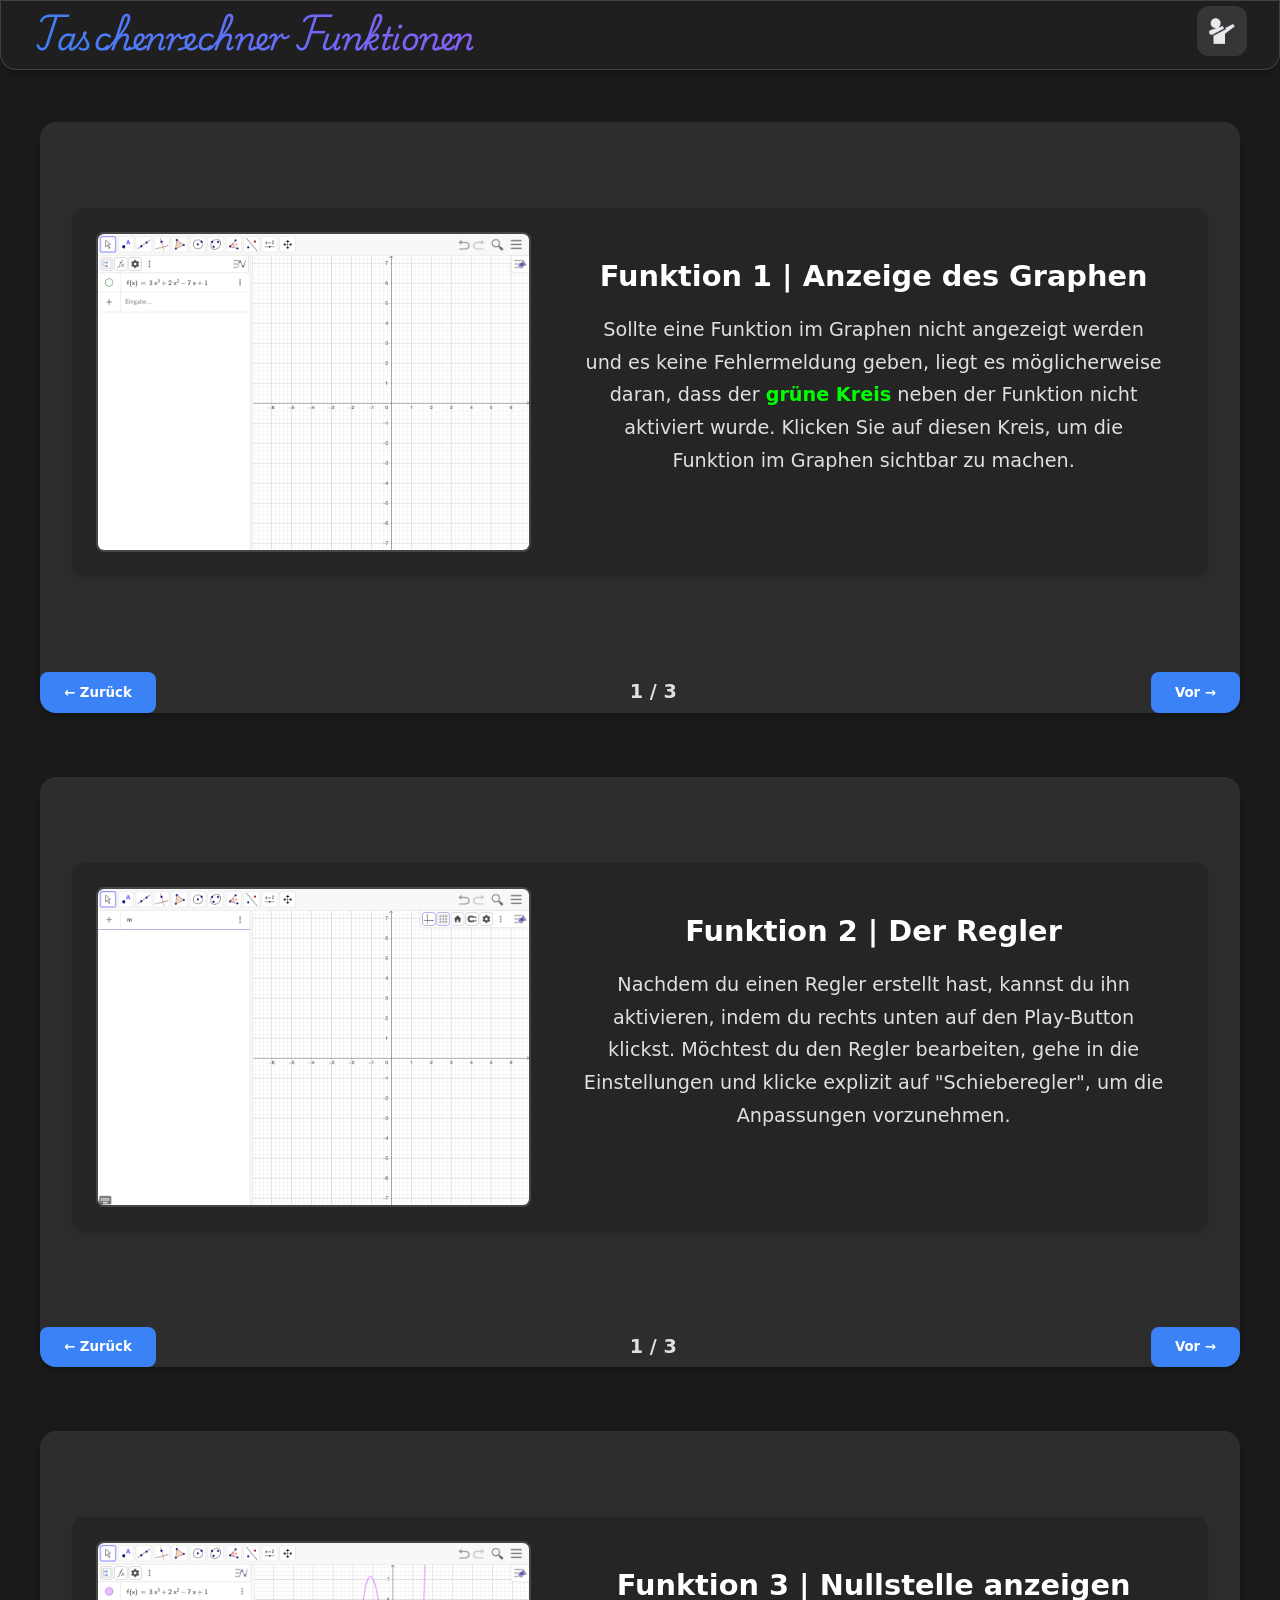
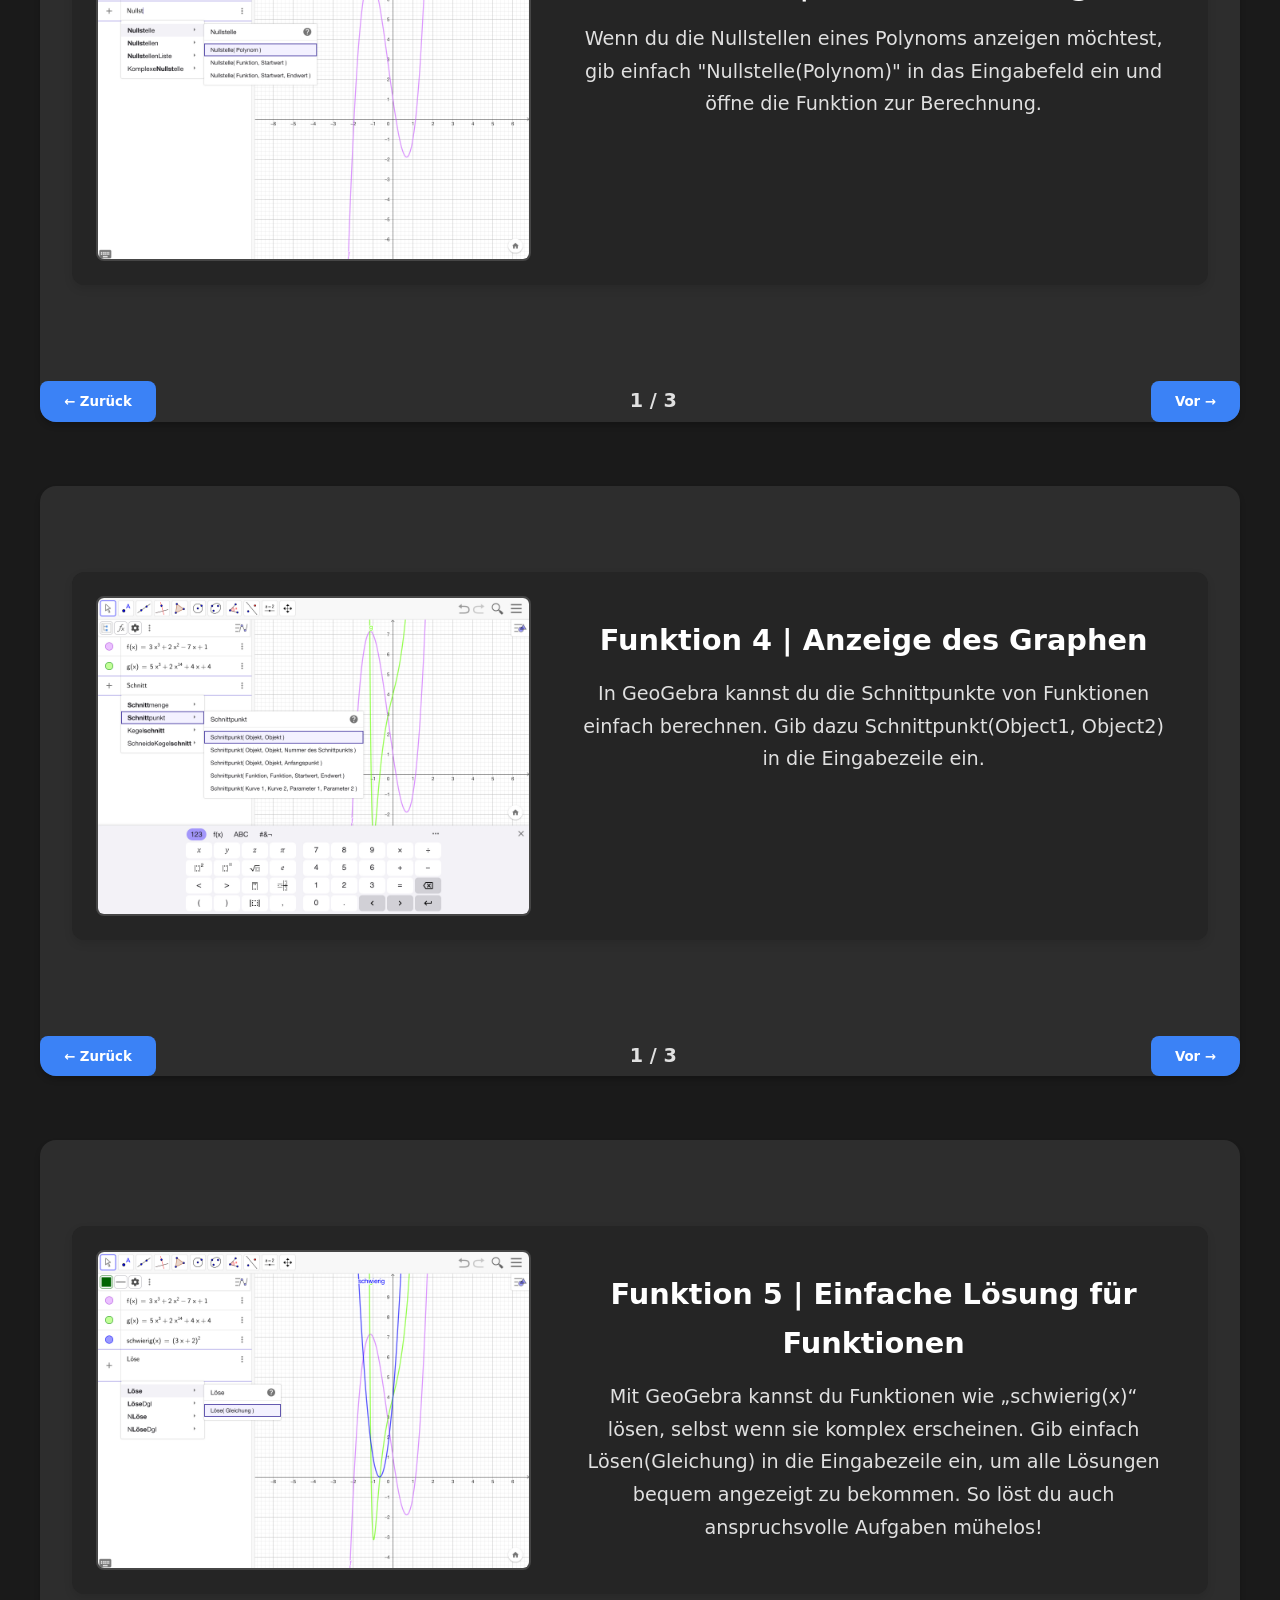
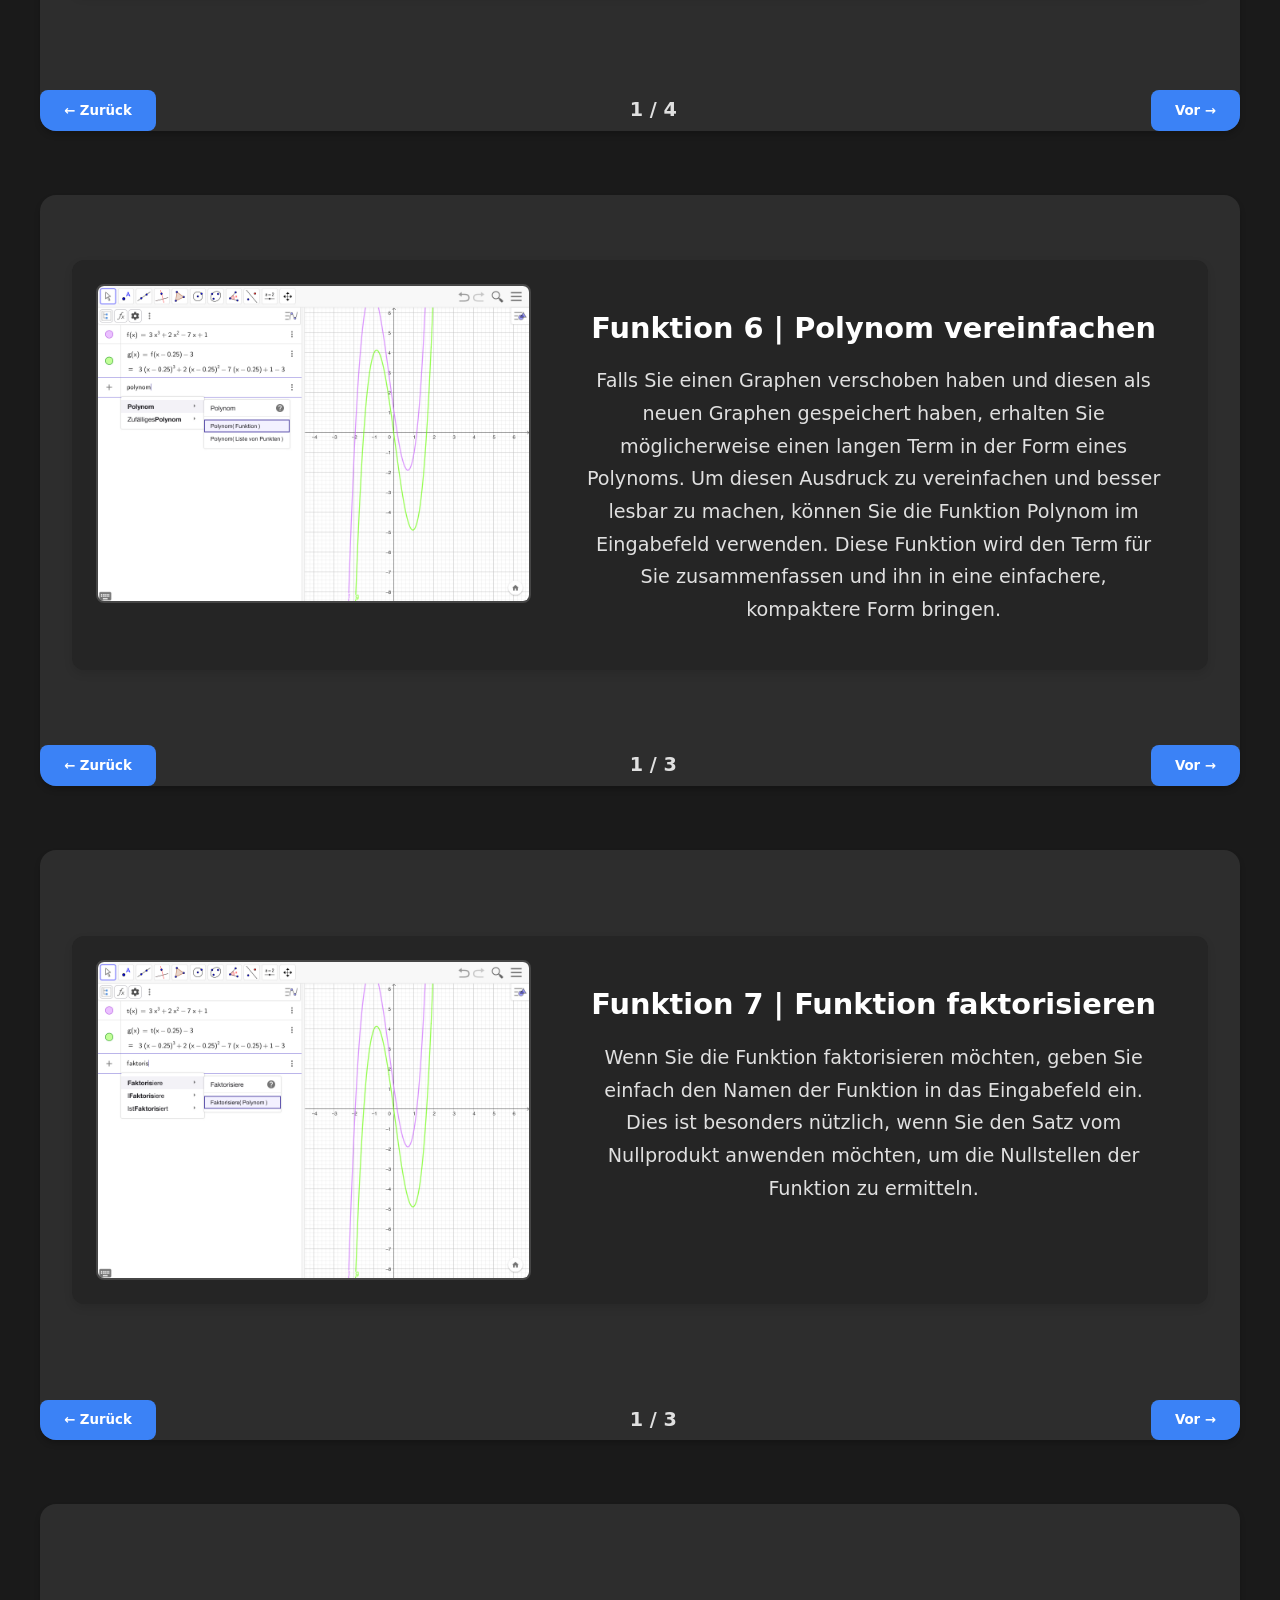
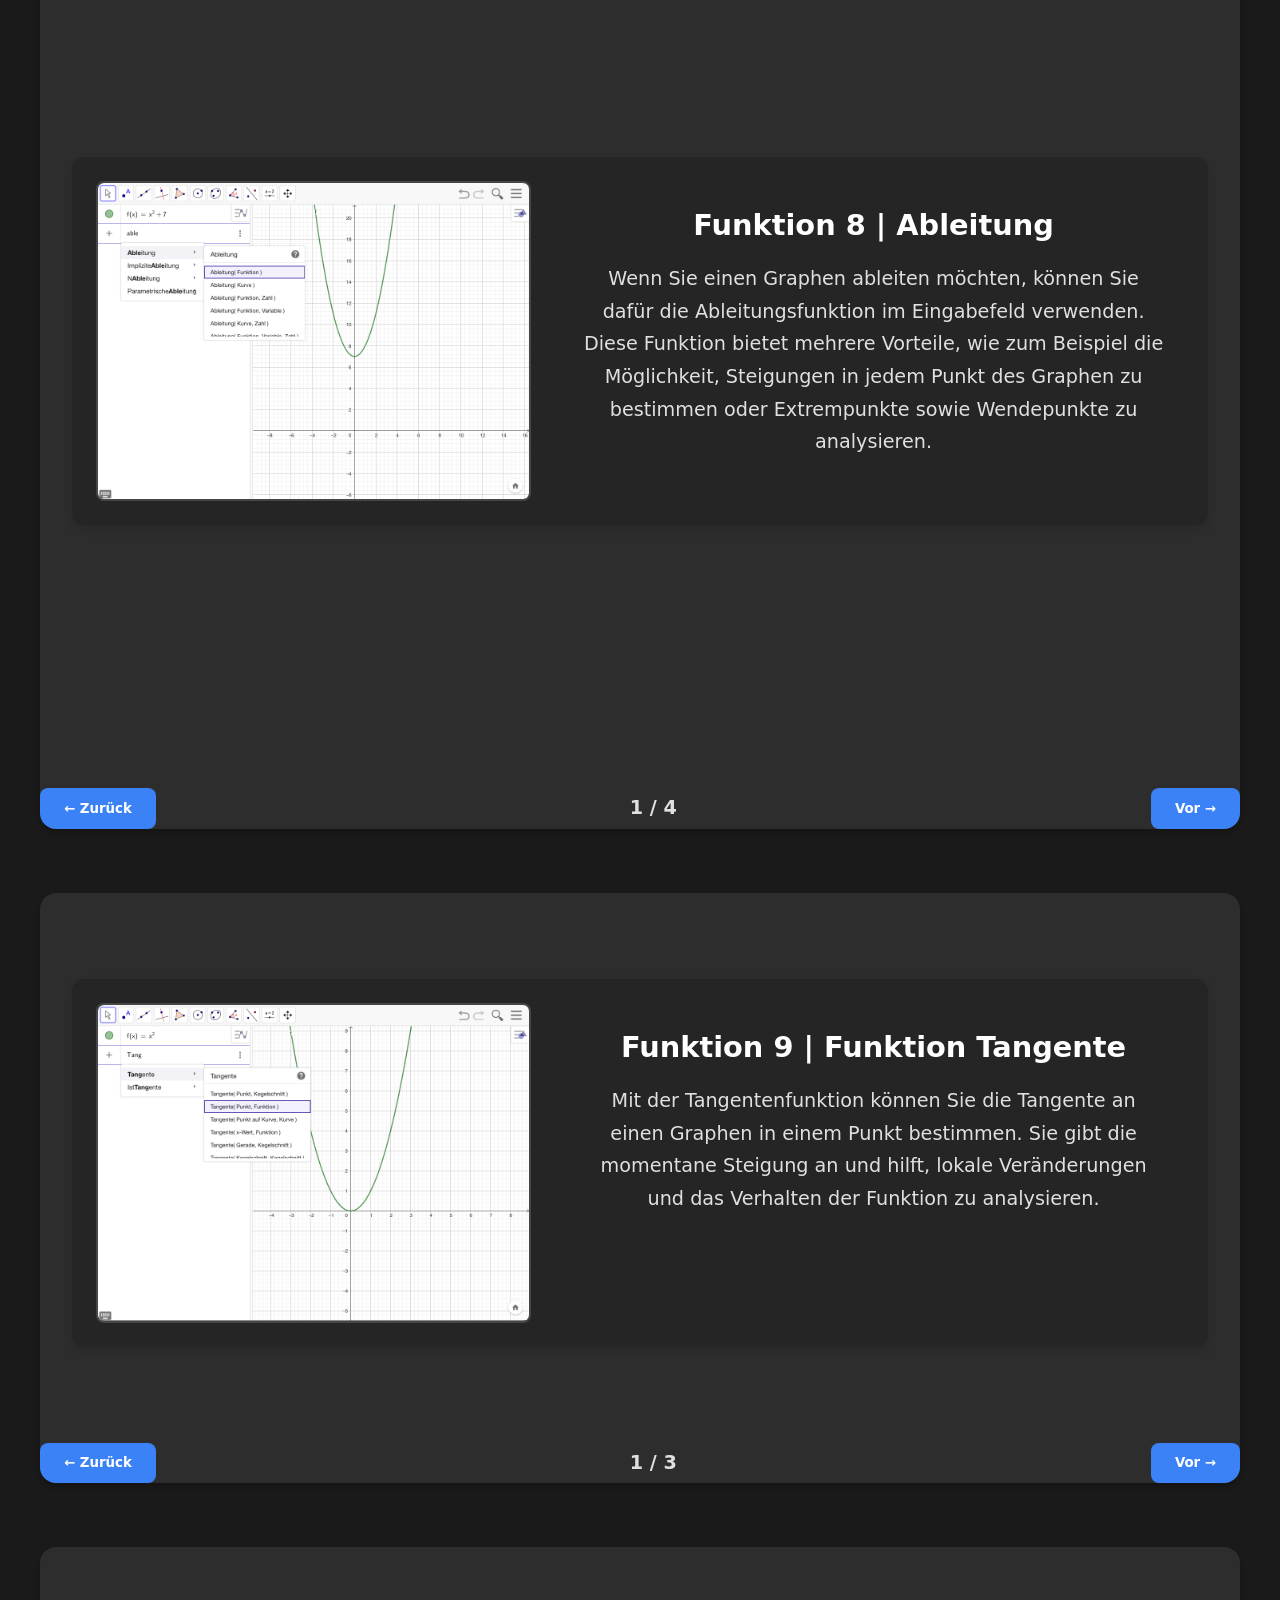
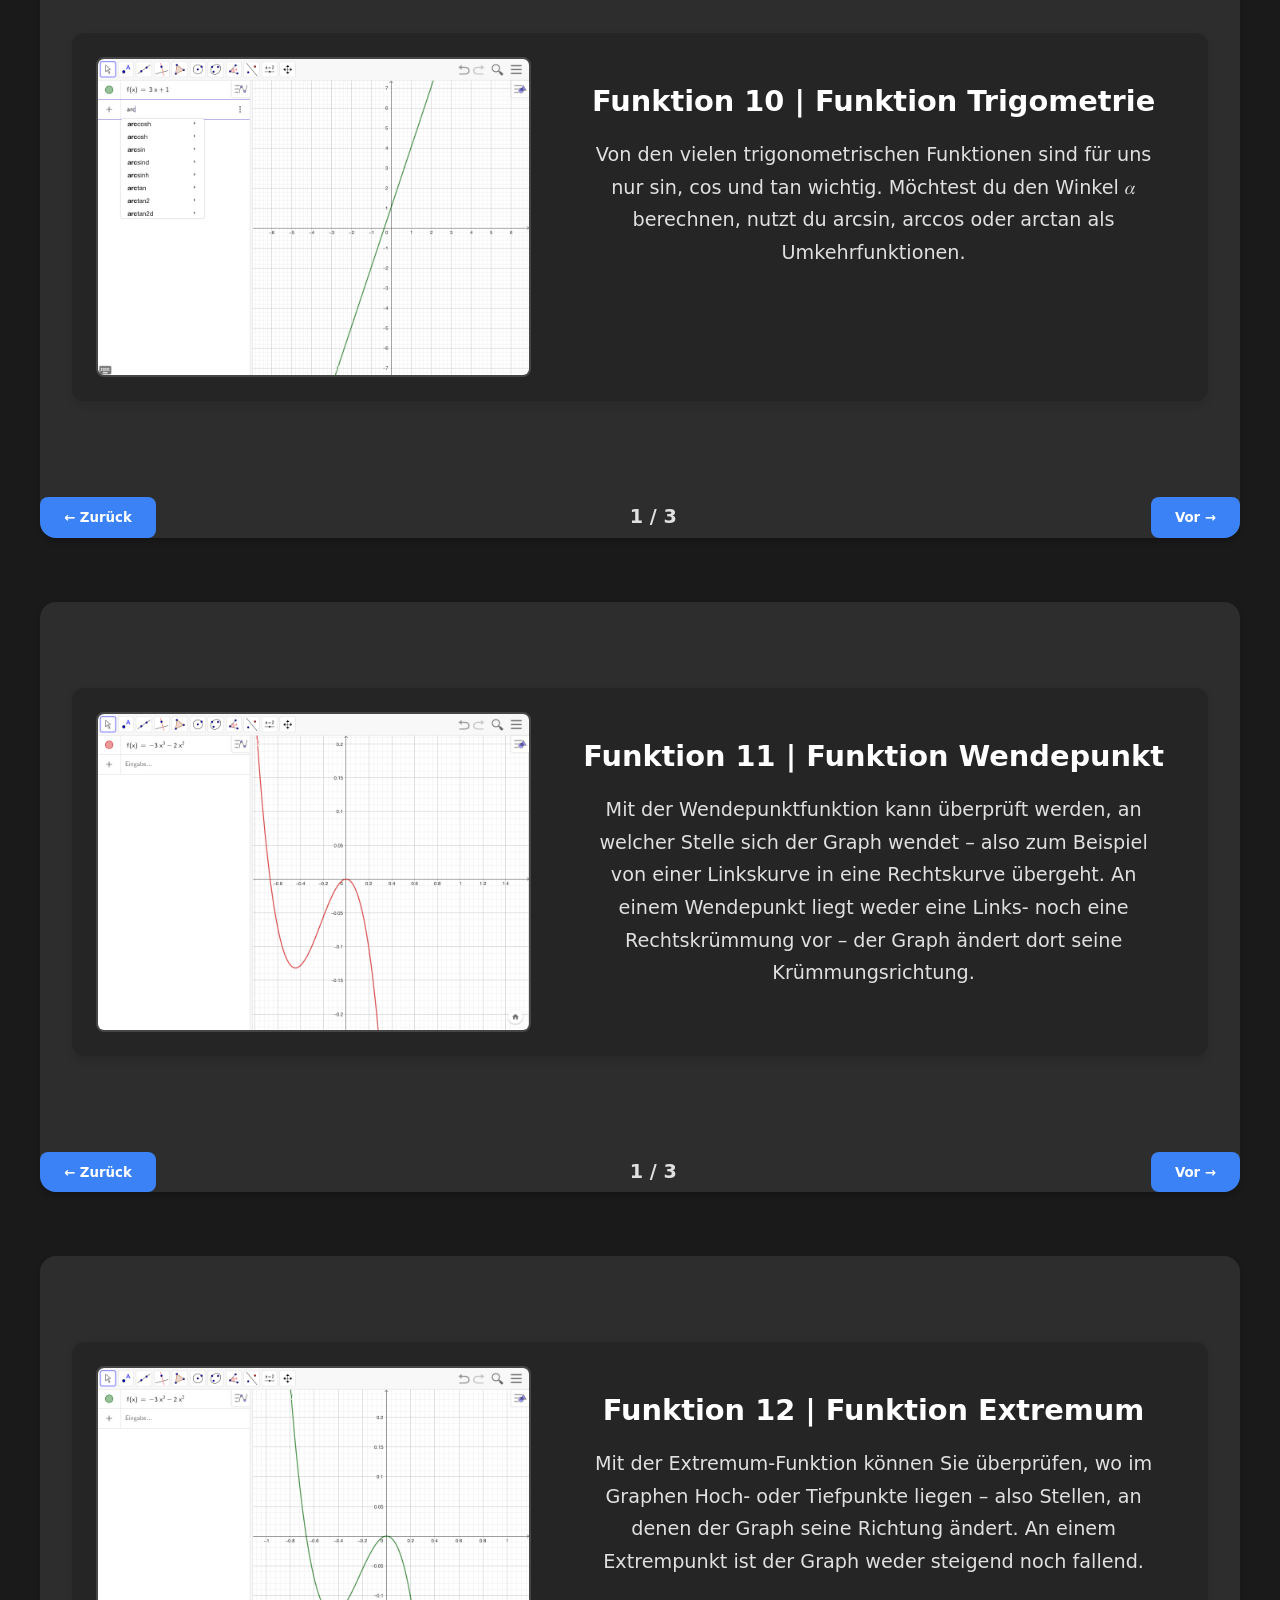
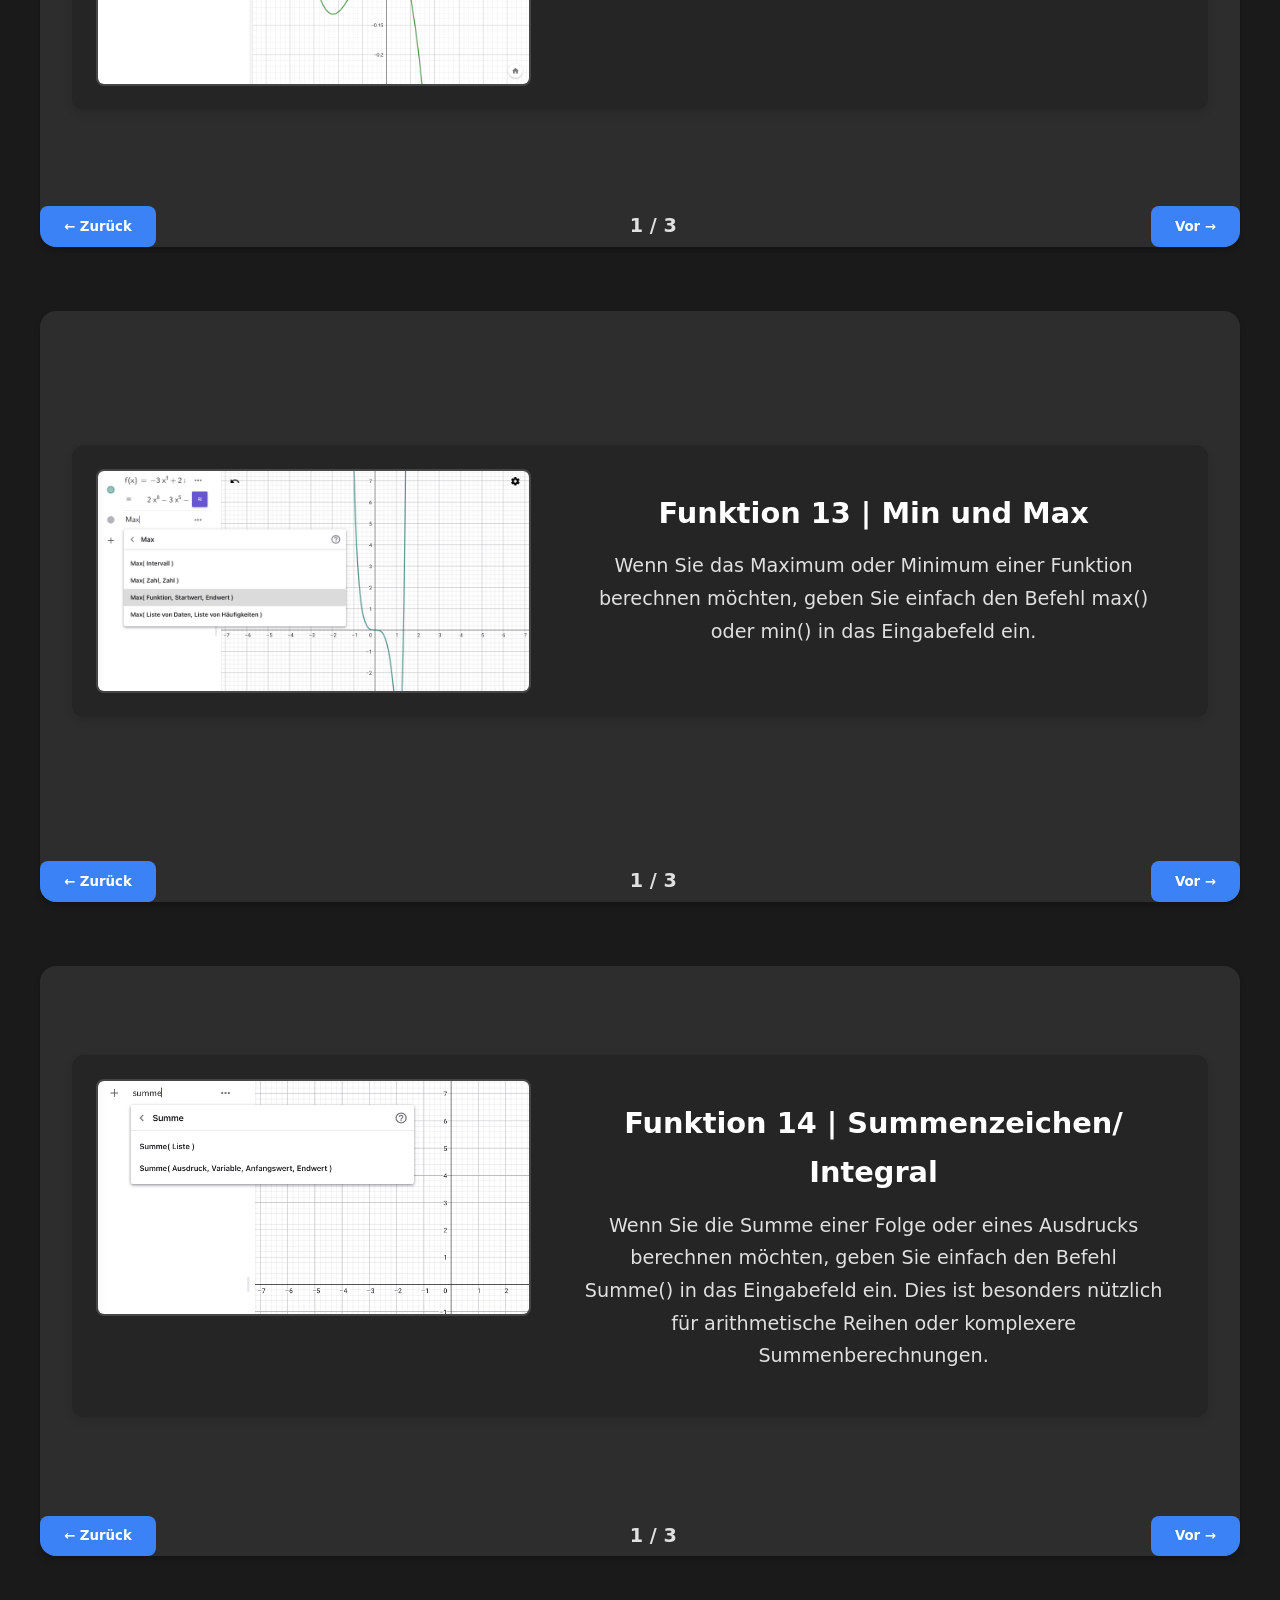
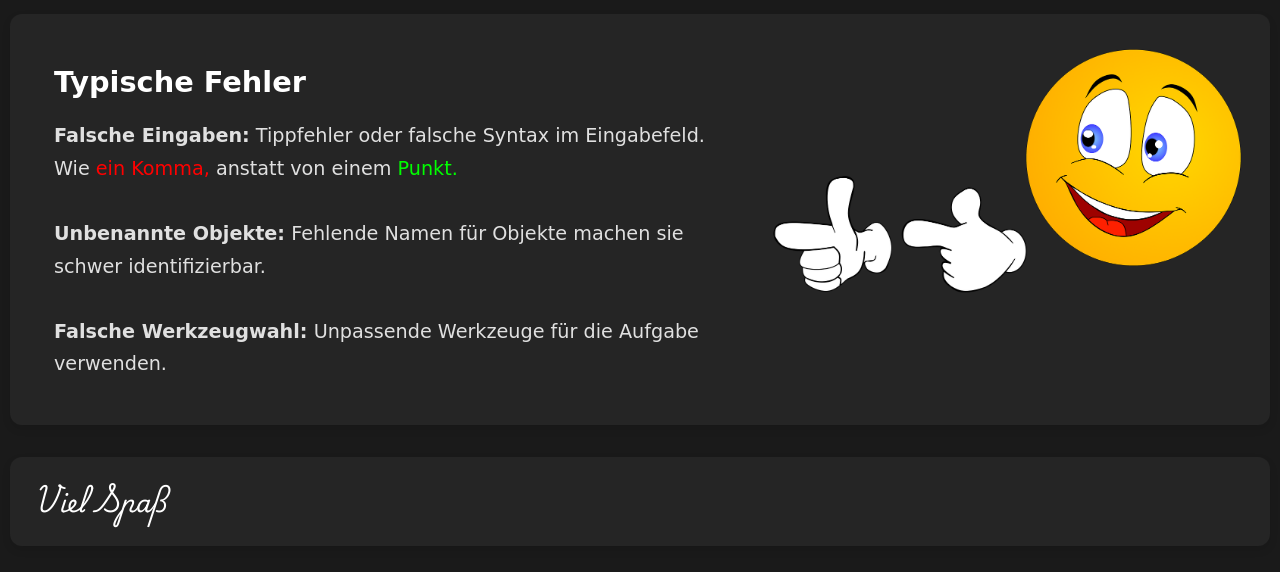
==== commit f10e07b1: "Update print statement from 'Hello' to 'Goodbye'" ====
--- a/index.html
+++ b/index.html
@@ -856,7 +856,7 @@
                   <img src="img/geoSummenzeichen.jpeg" alt="Beschreibung des Bildes" onclick="openOverlay(this)"
                     loading="lazy" />
                   <div class="text">
-                    <h2>Funktion 14 | Summenzeichen berechnen</h2>
+                    <h2>Funktion 14 | Summenzeichen/ Integral</h2>
                     <p>
                       Wenn Sie die Summe einer Folge oder eines Ausdrucks berechnen möchten, geben Sie einfach den
                       Befehl Summe() in das Eingabefeld ein. Dies ist besonders nützlich für arithmetische Reihen oder
@@ -1011,4 +1011,5 @@
 
 </body>
 
-</html>+
+</html>
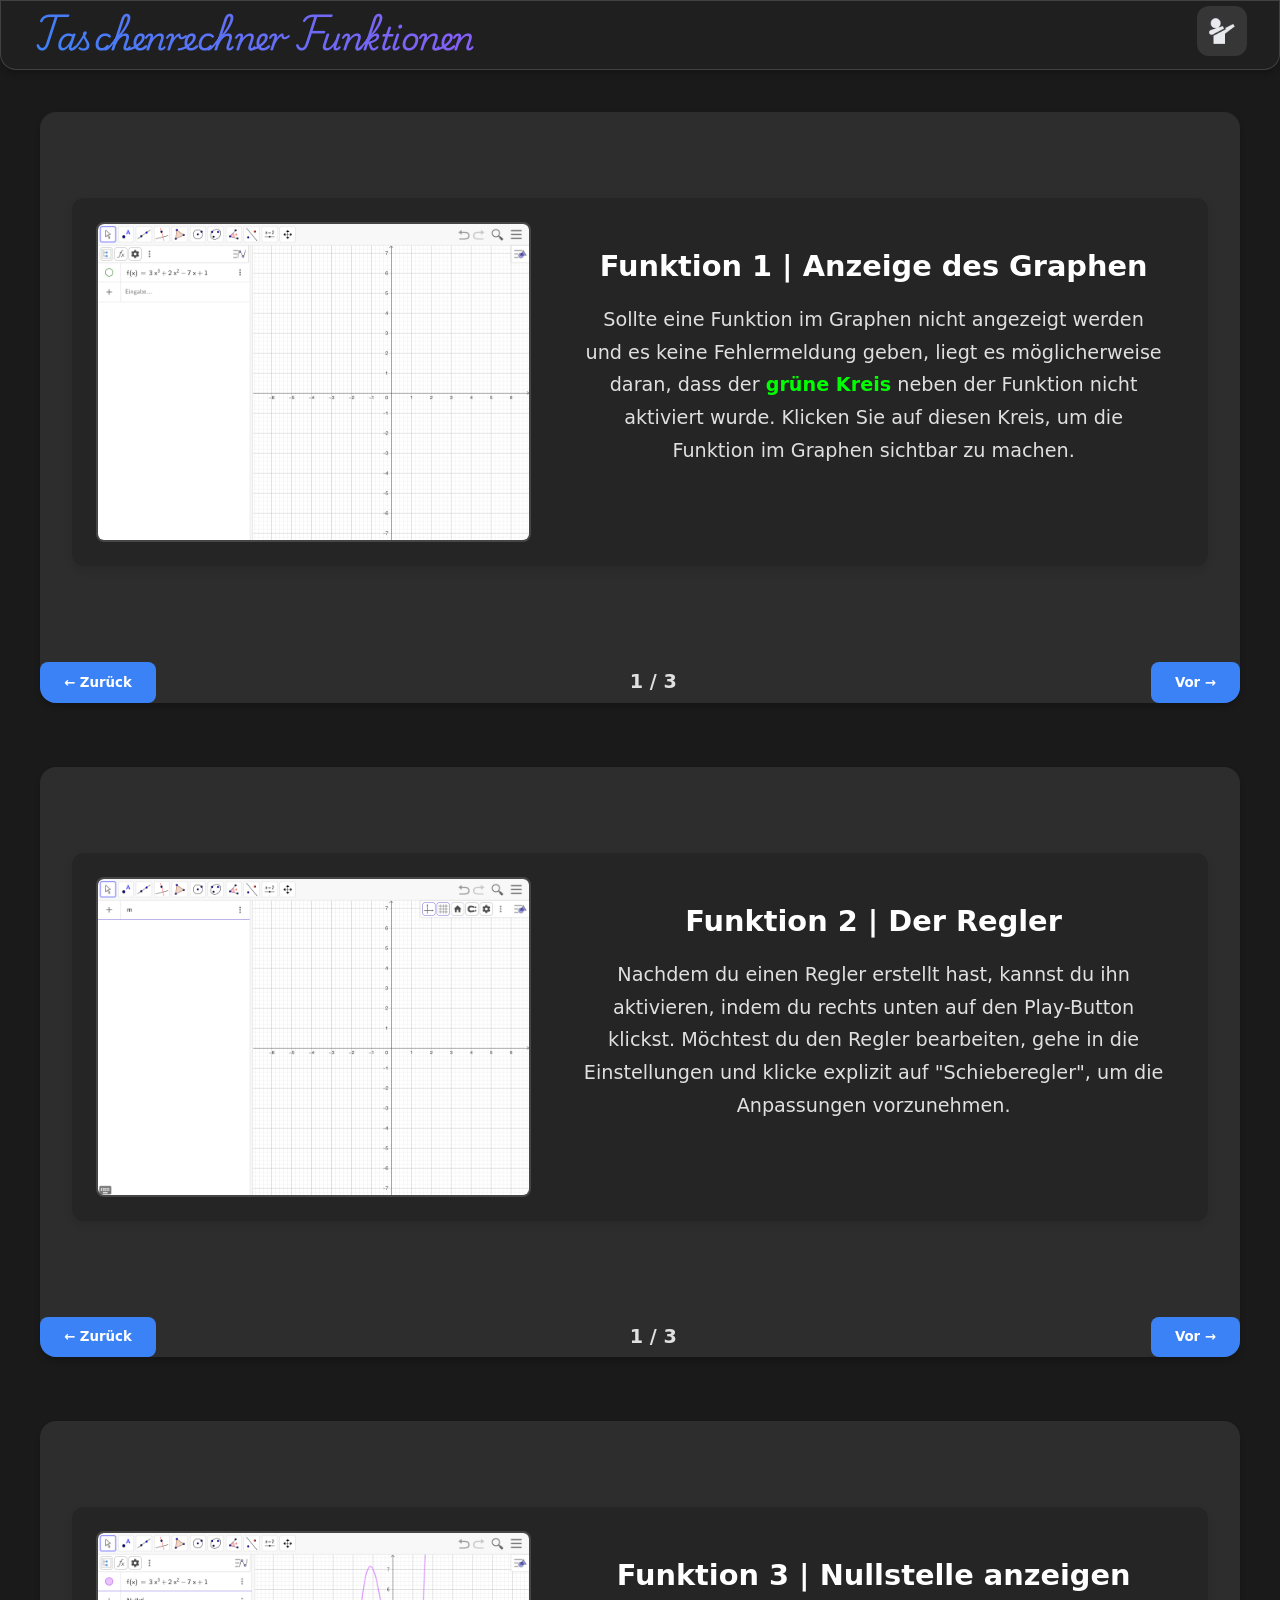
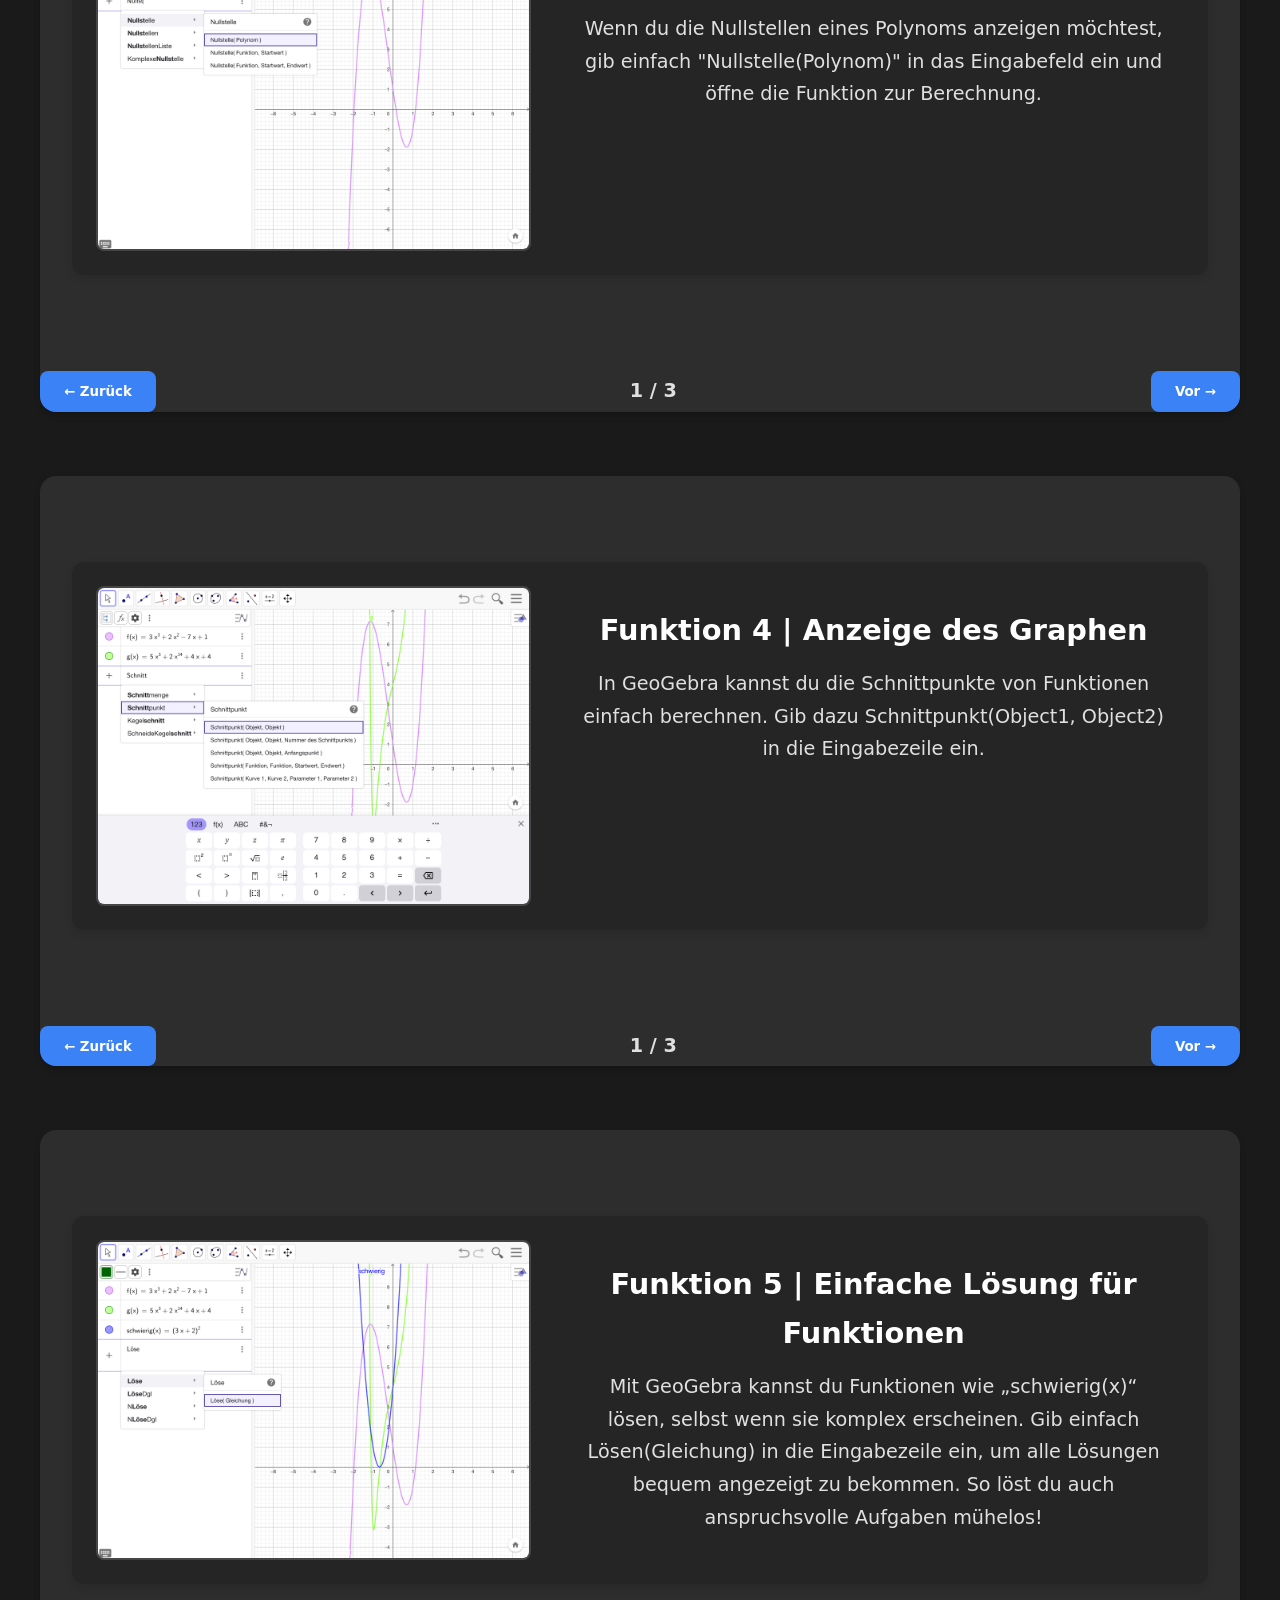
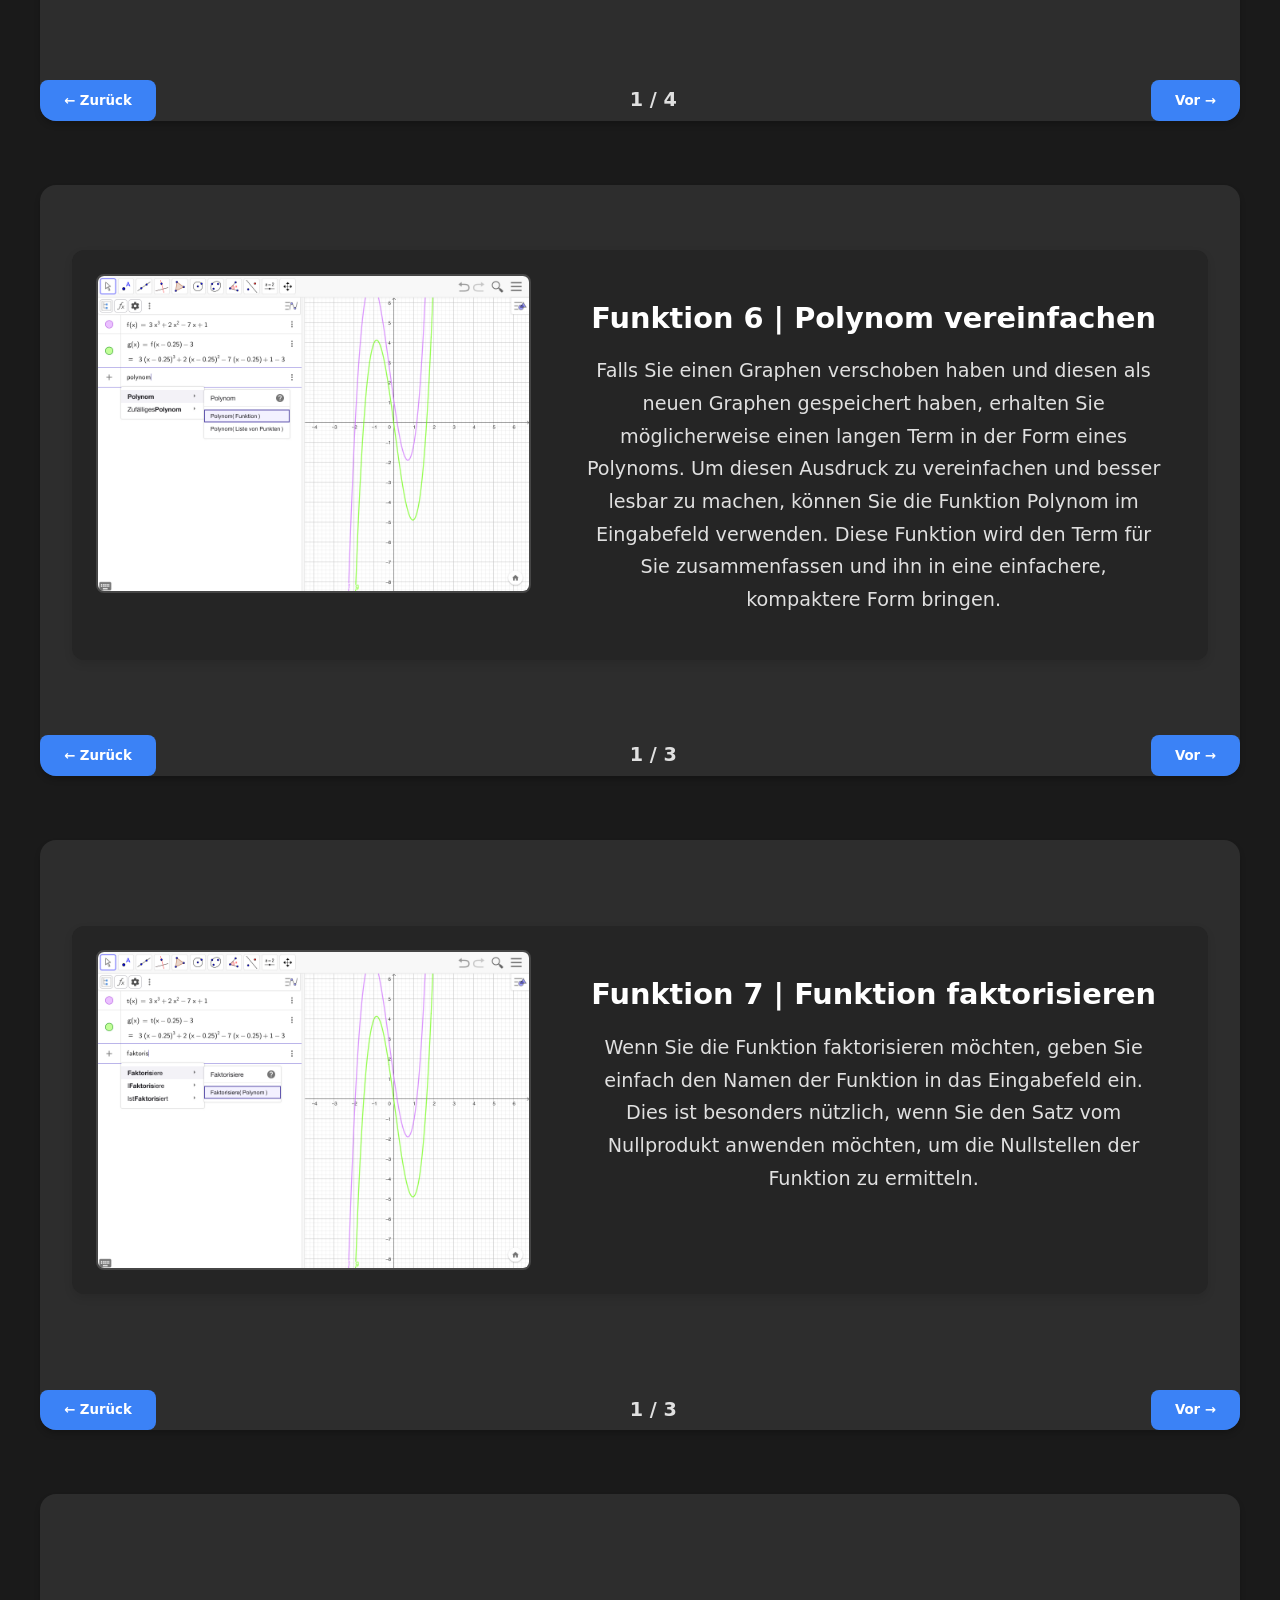
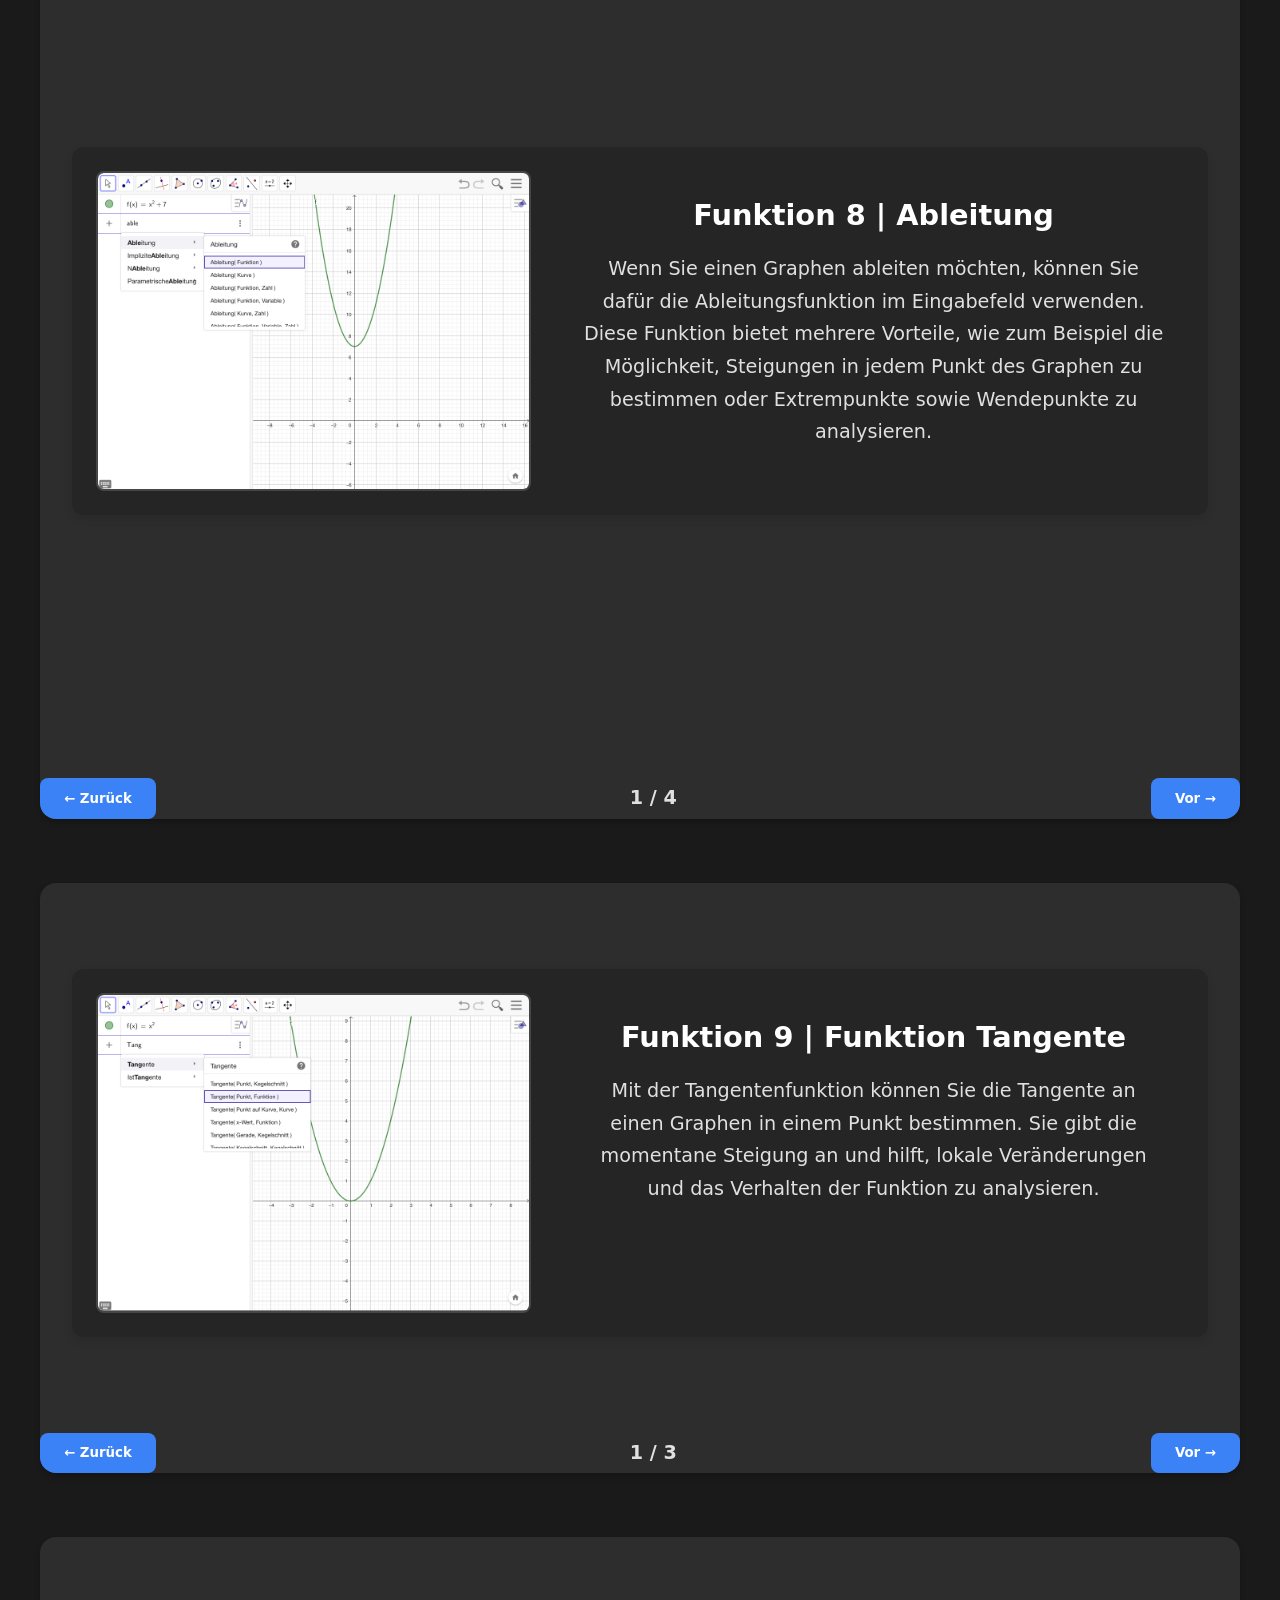
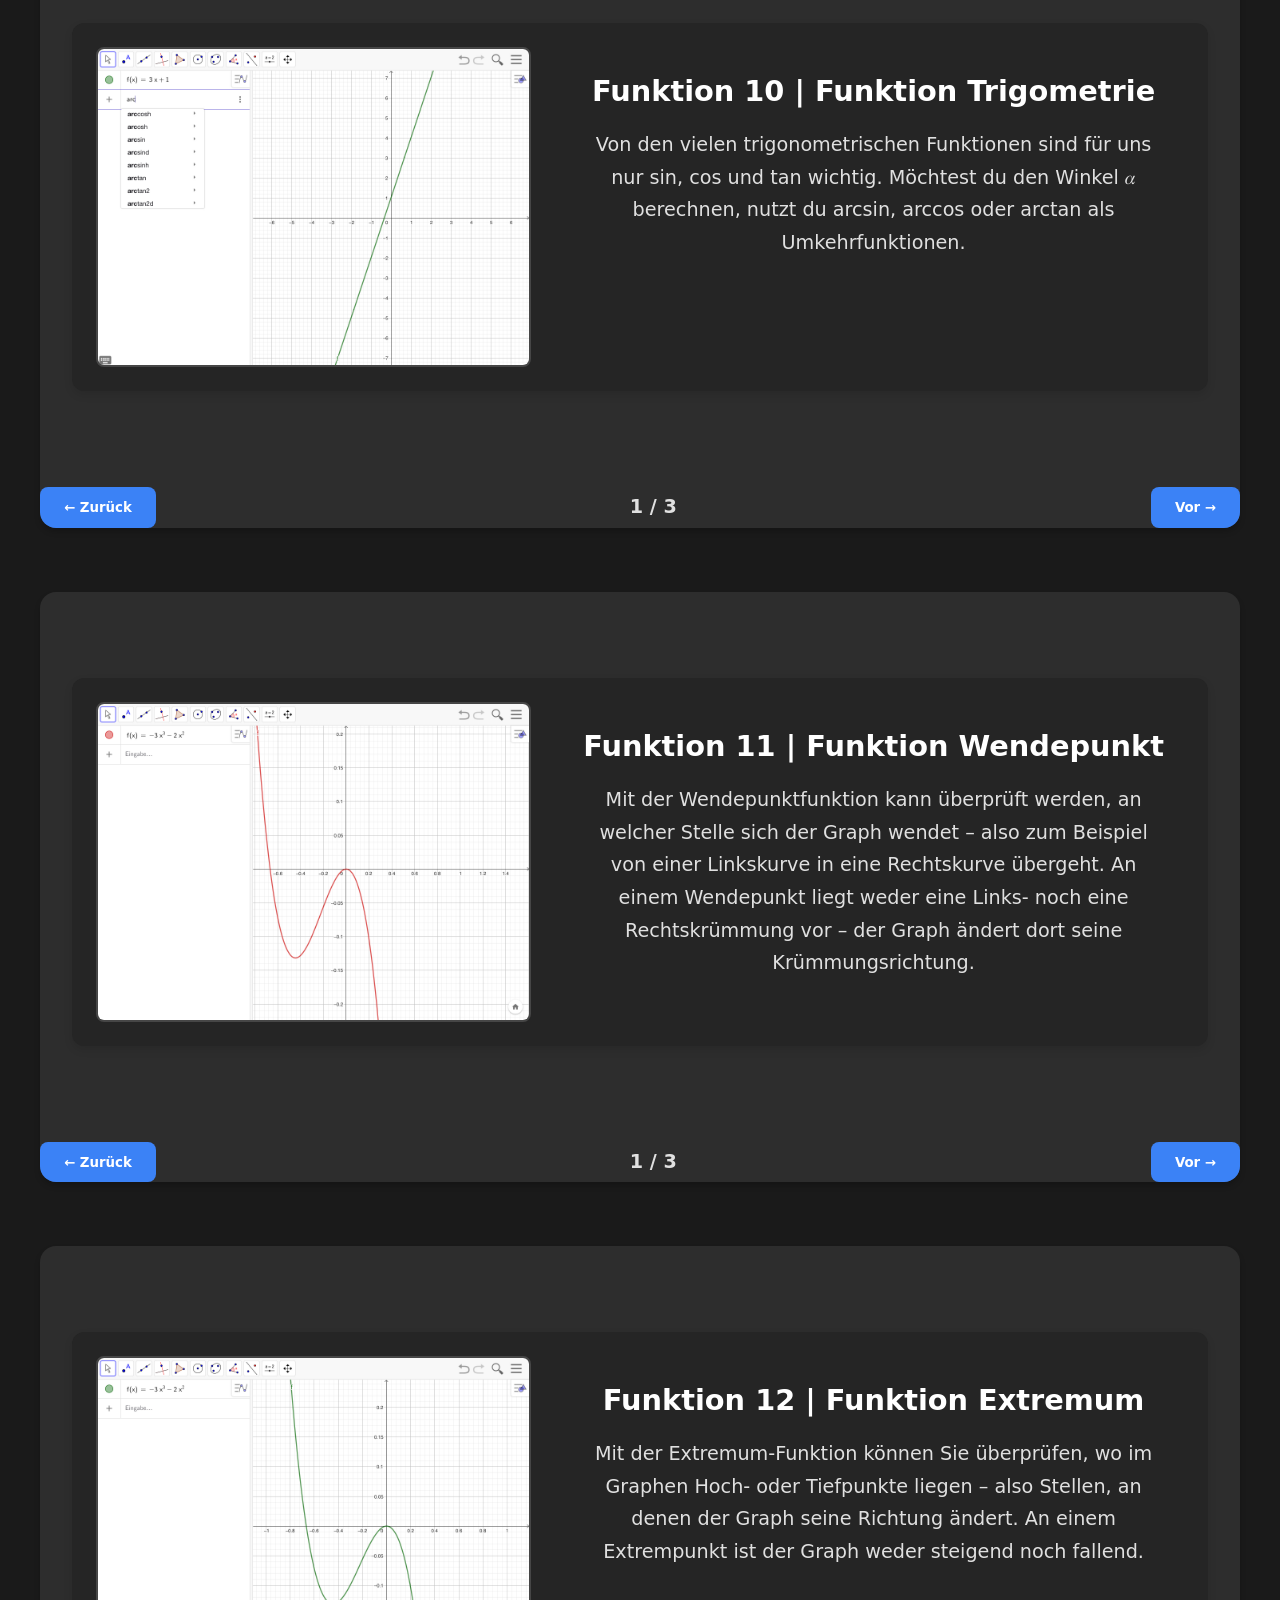
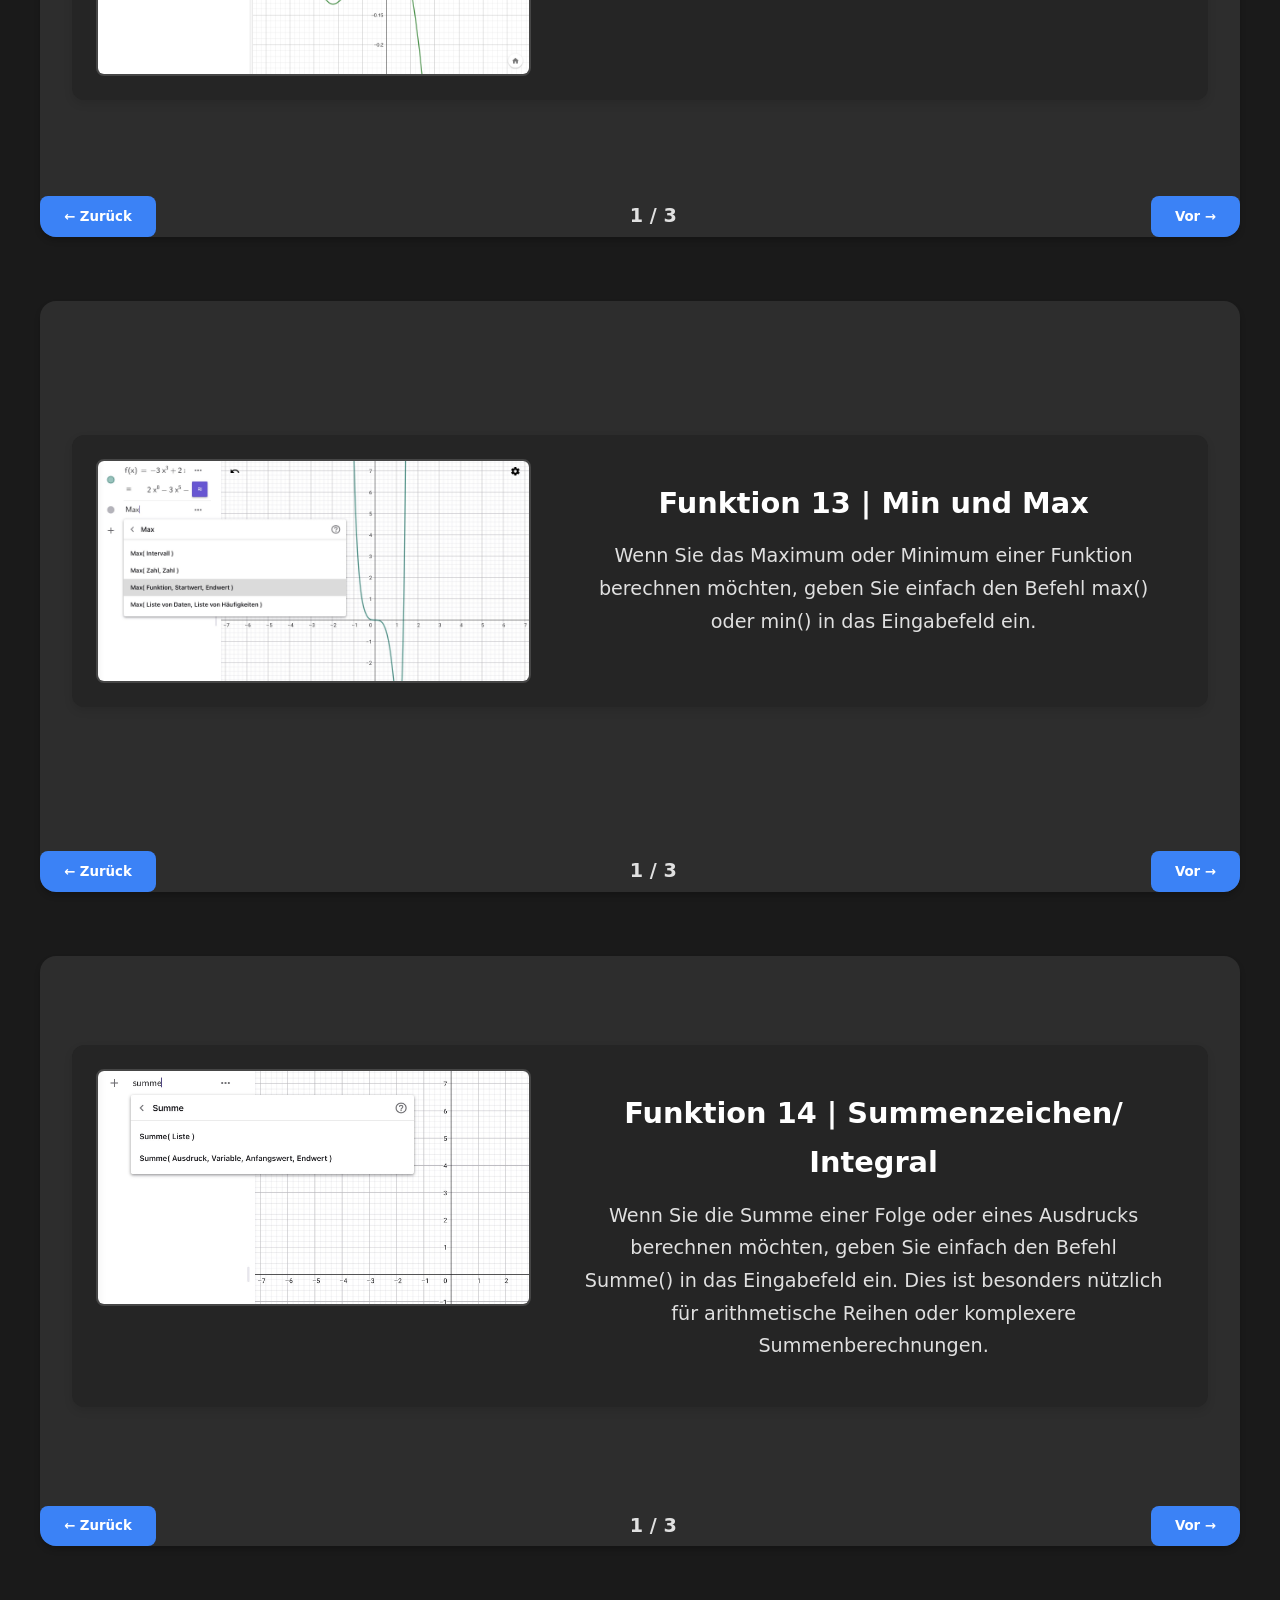
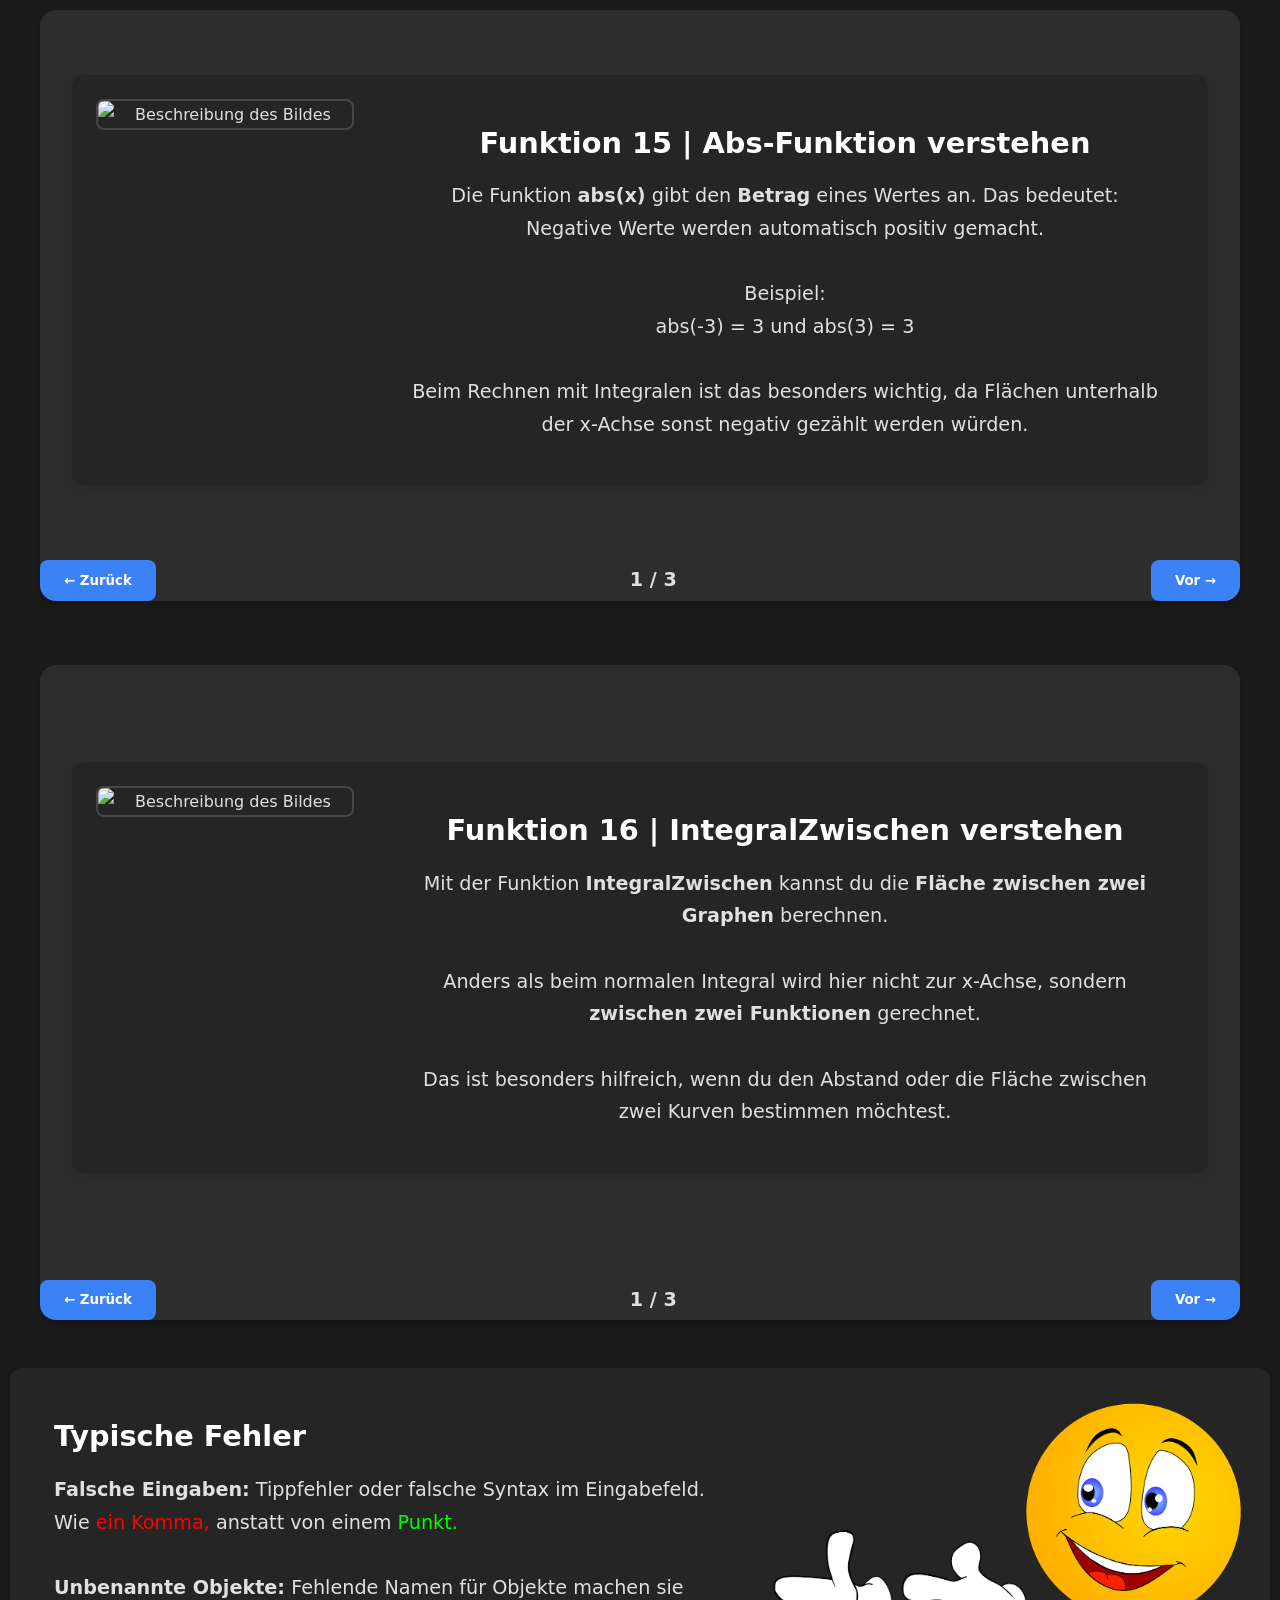
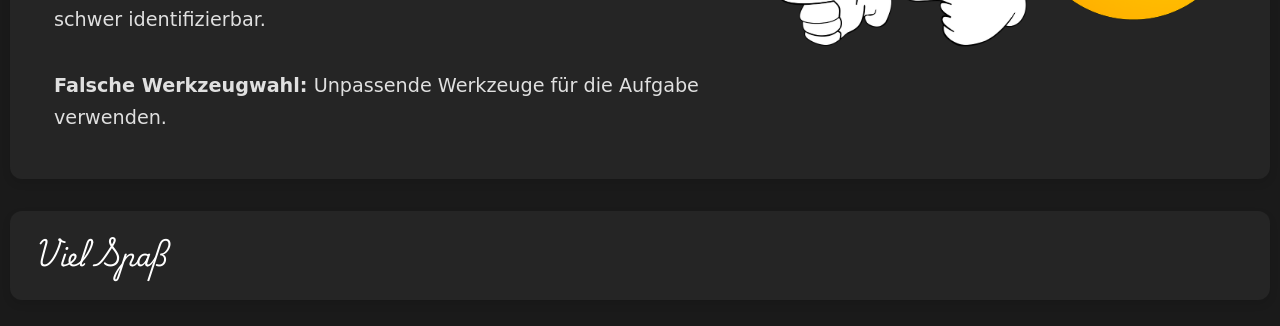
==== commit 049f7f58: "Update index.html" ====
--- a/index.html
+++ b/index.html
@@ -1,37 +1,42 @@
-<!DOCTYPE html>
-<html lang="en">
-
-<head>
-  <meta charset="UTF-8" />
-  <meta name="viewport" content="width=device-width, initial-scale=1.0" />
-  <title>Mathe</title>
-
-  <!-- Style link -->
-  <link rel="stylesheet" href="style.css" />
-
-  <!-- Favicon -->
-  <link rel="icon" href="img/icon.png" type="image/x-icon" />
-
-  <!-- Tracking -->
-  <script defer src="https://cloud.umami.is/script.js" data-website-id="58267c01-482f-491c-8458-2880055b6caf"></script>
-
-  <!-- Script link -->
-  <script src="script.js" defer></script>
-</head>
-
-
-
-<body>
-  <header>
-    <h1>Taschenrechner Funktionen</h1>
-    <div>
-      <img src="img/taunt.png" alt="taunt" loading="lazy" onclick="overlayRules()" />
-    </div>
-  </header>
-
-  <main>
-    <section class="content">
-      <main>
+<!doctype html>
+<html lang="de">
+  <head>
+    <meta charset="UTF-8" />
+    <meta name="viewport" content="width=device-width, initial-scale=1.0" />
+    <title>Mathe</title>
+
+    <!-- Style link -->
+    <link rel="stylesheet" href="style.css" />
+
+    <!-- Favicon -->
+    <link rel="icon" href="img/icon.png" type="image/x-icon" />
+
+    <!-- Tracking -->
+    <script
+      defer
+      src="https://cloud.umami.is/script.js"
+      data-website-id="58267c01-482f-491c-8458-2880055b6caf"
+    ></script>
+
+    <!-- Script link -->
+    <script src="script.js" defer></script>
+  </head>
+
+  <body>
+    <header>
+      <h1>Taschenrechner Funktionen</h1>
+      <div>
+        <img
+          src="img/taunt.png"
+          alt="taunt"
+          loading="lazy"
+          onclick="overlayRules()"
+        />
+      </div>
+    </header>
+
+    <main>
+      <section class="content">
         <section class="content">
           <!-- Funktion 1 Slider -->
           <div class="slider" data-rule="funktion1">
@@ -39,18 +44,23 @@
               <!-- Slide 1 -->
               <div class="slide">
                 <div class="image-text-wrapper">
-                  <img src="img/geoStart.jpeg" alt="Beschreibung des Bildes" onclick="openOverlay(this)"
-                    loading="lazy" />
+                  <img
+                    src="img/geoStart.jpeg"
+                    alt="Beschreibung des Bildes"
+                    onclick="openOverlay(this)"
+                    loading="lazy"
+                  />
                   <div class="text">
                     <h2>Funktion 1 | Anzeige des Graphen</h2>
                     <p>
-                      Sollte eine Funktion im Graphen nicht angezeigt werden
-                      und es keine Fehlermeldung geben, liegt es
-                      möglicherweise daran, dass der
+                      Sollte eine Funktion im Graphen nicht angezeigt werden und
+                      es keine Fehlermeldung geben, liegt es möglicherweise
+                      daran, dass der
                       <span style="color: #00ff00; font-weight: 600">
-                        grüne Kreis</span>
-                      neben der Funktion nicht aktiviert wurde. Klicken Sie
-                      auf diesen Kreis, um die Funktion im Graphen sichtbar zu
+                        grüne Kreis</span
+                      >
+                      neben der Funktion nicht aktiviert wurde. Klicken Sie auf
+                      diesen Kreis, um die Funktion im Graphen sichtbar zu
                       machen.
                     </p>
                   </div>
@@ -69,15 +79,23 @@
                       oder Dicke, individuell anpassen.
                     </p>
                   </div>
-                  <img src="img/geoStart2.jpeg" alt="Beschreibung des Bildes" onclick="openOverlay(this)"
-                    loading="lazy" />
+                  <img
+                    src="img/geoStart2.jpeg"
+                    alt="Beschreibung des Bildes"
+                    onclick="openOverlay(this)"
+                    loading="lazy"
+                  />
                 </div>
               </div>
               <!-- Slide 3 -->
               <div class="slide">
                 <div class="image-text-wrapper">
-                  <img src="img/geoStart3.jpeg" alt="Beschreibung des Bildes" onclick="openOverlay(this)"
-                    loading="lazy" />
+                  <img
+                    src="img/geoStart3.jpeg"
+                    alt="Beschreibung des Bildes"
+                    onclick="openOverlay(this)"
+                    loading="lazy"
+                  />
                   <div class="text">
                     <h2>Funktion 1 | Graphen Einstellungen</h2>
                     <p>
@@ -104,16 +122,20 @@
               <!-- Slide 1 -->
               <div class="slide">
                 <div class="image-text-wrapper">
-                  <img src="img/geoSteigung.jpeg" alt="Beschreibung des Bildes" onclick="openOverlay(this)"
-                    loading="lazy" />
+                  <img
+                    src="img/geoSteigung.jpeg"
+                    alt="Beschreibung des Bildes"
+                    onclick="openOverlay(this)"
+                    loading="lazy"
+                  />
                   <div class="text">
                     <h2>Funktion 2 | Der Regler</h2>
                     <p>
                       Nachdem du einen Regler erstellt hast, kannst du ihn
                       aktivieren, indem du rechts unten auf den Play-Button
                       klickst. Möchtest du den Regler bearbeiten, gehe in die
-                      Einstellungen und klicke explizit auf "Schieberegler",
-                      um die Anpassungen vorzunehmen.
+                      Einstellungen und klicke explizit auf "Schieberegler", um
+                      die Anpassungen vorzunehmen.
                     </p>
                   </div>
                 </div>
@@ -127,27 +149,34 @@
                       Nachdem du einen Regler erstellt hast, kannst du ihn
                       aktivieren, indem du rechts unten auf den Play-Button
                       klickst. Möchtest du den Regler bearbeiten, gehe in die
-                      Einstellungen und klicke explizit auf "Schieberegler",
-                      um die Anpassungen vorzunehmen.
-                    </p>
-                  </div>
-                  <img src="img/geoSteigung2.jpeg" alt="Beschreibung des Bildes" onclick="openOverlay(this)"
-                    loading="lazy" />
+                      Einstellungen und klicke explizit auf "Schieberegler", um
+                      die Anpassungen vorzunehmen.
+                    </p>
+                  </div>
+                  <img
+                    src="img/geoSteigung2.jpeg"
+                    alt="Beschreibung des Bildes"
+                    onclick="openOverlay(this)"
+                    loading="lazy"
+                  />
                 </div>
               </div>
               <!-- Slide 3 -->
               <div class="slide">
                 <div class="image-text-wrapper">
-                  <img src="img/geoSteigung3.jpeg" alt="Beschreibung des Bildes" onclick="openOverlay(this)"
-                    loading="lazy" />
+                  <img
+                    src="img/geoSteigung3.jpeg"
+                    alt="Beschreibung des Bildes"
+                    onclick="openOverlay(this)"
+                    loading="lazy"
+                  />
                   <div class="text">
                     <h2>Funktion 2 | Einstellungen anpassen</h2>
                     <p>
-                      In den Einstellungen kannst du verschiedene Parameter
-                      wie die Schrittweite, den minimalen und maximalen Wert
-                      sowie die Geschwindigkeit des Reglers anpassen. So
-                      kannst du den Regler ganz nach deinen Bedürfnissen
-                      gestalten.
+                      In den Einstellungen kannst du verschiedene Parameter wie
+                      die Schrittweite, den minimalen und maximalen Wert sowie
+                      die Geschwindigkeit des Reglers anpassen. So kannst du den
+                      Regler ganz nach deinen Bedürfnissen gestalten.
                     </p>
                   </div>
                 </div>
@@ -166,14 +195,18 @@
               <!-- Slide 1 -->
               <div class="slide">
                 <div class="image-text-wrapper">
-                  <img src="img/geoNullstelle.jpeg" alt="Beschreibung des Bildes" onclick="openOverlay(this)"
-                    loading="lazy" />
+                  <img
+                    src="img/geoNullstelle.jpeg"
+                    alt="Beschreibung des Bildes"
+                    onclick="openOverlay(this)"
+                    loading="lazy"
+                  />
                   <div class="text">
                     <h2>Funktion 3 | Nullstelle anzeigen</h2>
                     <p>
-                      Wenn du die Nullstellen eines Polynoms anzeigen
-                      möchtest, gib einfach "Nullstelle(Polynom)" in das
-                      Eingabefeld ein und öffne die Funktion zur Berechnung.
+                      Wenn du die Nullstellen eines Polynoms anzeigen möchtest,
+                      gib einfach "Nullstelle(Polynom)" in das Eingabefeld ein
+                      und öffne die Funktion zur Berechnung.
                     </p>
                   </div>
                 </div>
@@ -189,15 +222,23 @@
                       Nullstellen deines Graphen anzuzeigen.
                     </p>
                   </div>
-                  <img src="img/geoNullstelle2.jpeg" alt="Beschreibung des Bildes" onclick="openOverlay(this)"
-                    loading="lazy" />
+                  <img
+                    src="img/geoNullstelle2.jpeg"
+                    alt="Beschreibung des Bildes"
+                    onclick="openOverlay(this)"
+                    loading="lazy"
+                  />
                 </div>
               </div>
               <!-- Slide 3 -->
               <div class="slide">
                 <div class="image-text-wrapper">
-                  <img src="img/geoNullstelle3.jpeg" alt="Beschreibung des Bildes" onclick="openOverlay(this)"
-                    loading="lazy" />
+                  <img
+                    src="img/geoNullstelle3.jpeg"
+                    alt="Beschreibung des Bildes"
+                    onclick="openOverlay(this)"
+                    loading="lazy"
+                  />
                   <div class="text">
                     <h2>Funktion 3 | Erwartetes Ergebnis</h2>
                     <p>
@@ -222,14 +263,18 @@
               <!-- Slide 1 -->
               <div class="slide">
                 <div class="image-text-wrapper">
-                  <img src="img/geoSchnittpunkt.jpeg" alt="Beschreibung des Bildes" onclick="openOverlay(this)"
-                    loading="lazy" />
+                  <img
+                    src="img/geoSchnittpunkt.jpeg"
+                    alt="Beschreibung des Bildes"
+                    onclick="openOverlay(this)"
+                    loading="lazy"
+                  />
                   <div class="text">
                     <h2>Funktion 4 | Anzeige des Graphen</h2>
                     <p>
                       In GeoGebra kannst du die Schnittpunkte von Funktionen
-                      einfach berechnen. Gib dazu Schnittpunkt(Object1,
-                      Object2) in die Eingabezeile ein.
+                      einfach berechnen. Gib dazu Schnittpunkt(Object1, Object2)
+                      in die Eingabezeile ein.
                     </p>
                   </div>
                 </div>
@@ -244,15 +289,23 @@
                       Schnittpunkt der Funktionen f und g zu finden.
                     </p>
                   </div>
-                  <img src="img/geoSchnittpunkt2.jpeg" alt="Beschreibung des Bildes" onclick="openOverlay(this)"
-                    loading="lazy" />
+                  <img
+                    src="img/geoSchnittpunkt2.jpeg"
+                    alt="Beschreibung des Bildes"
+                    onclick="openOverlay(this)"
+                    loading="lazy"
+                  />
                 </div>
               </div>
               <!-- Slide 3 -->
               <div class="slide">
                 <div class="image-text-wrapper">
-                  <img src="img/geoSchnittpunkt3.jpeg" alt="Beschreibung des Bildes" onclick="openOverlay(this)"
-                    loading="lazy" />
+                  <img
+                    src="img/geoSchnittpunkt3.jpeg"
+                    alt="Beschreibung des Bildes"
+                    onclick="openOverlay(this)"
+                    loading="lazy"
+                  />
                   <div class="text">
                     <h2>Funktion 4 | Schnittpunkte anzeigen</h2>
                     <p>
@@ -277,15 +330,20 @@
               <!-- Slide 1 -->
               <div class="slide">
                 <div class="image-text-wrapper">
-                  <img src="img/geoLöse.jpeg" alt="Beschreibung des Bildes" onclick="openOverlay(this)"
-                    loading="lazy" />
+                  <img
+                    src="img/geoLöse.jpeg"
+                    alt="Beschreibung des Bildes"
+                    onclick="openOverlay(this)"
+                    loading="lazy"
+                  />
                   <div class="text">
                     <h2>Funktion 5 | Einfache Lösung für Funktionen</h2>
                     <p>
-                      Mit GeoGebra kannst du Funktionen wie „schwierig(x)“ lösen, selbst wenn sie komplex erscheinen.
-                      Gib einfach Lösen(Gleichung) in die Eingabezeile ein, um alle Lösungen bequem angezeigt zu
-                      bekommen.
-                      So löst du auch anspruchsvolle Aufgaben mühelos!
+                      Mit GeoGebra kannst du Funktionen wie „schwierig(x)“
+                      lösen, selbst wenn sie komplex erscheinen. Gib einfach
+                      Lösen(Gleichung) in die Eingabezeile ein, um alle Lösungen
+                      bequem angezeigt zu bekommen. So löst du auch
+                      anspruchsvolle Aufgaben mühelos!
                     </p>
                   </div>
                 </div>
@@ -296,24 +354,33 @@
                   <div class="text">
                     <h2>Funktion 5 | Ergebnis runden</h2>
                     <p>
-                      Hast du deine Lösung erhalten, kannst du diese gerundet als Dezimalzahl darstellen lassen,
-                      indem du auf den lila Button neben der Lösung klickst.
-                    </p>
-                  </div>
-                  <img src="img/geoLöse2.jpeg" alt="Beschreibung des Bildes" onclick="openOverlay(this)"
-                    loading="lazy" />
+                      Hast du deine Lösung erhalten, kannst du diese gerundet
+                      als Dezimalzahl darstellen lassen, indem du auf den lila
+                      Button neben der Lösung klickst.
+                    </p>
+                  </div>
+                  <img
+                    src="img/geoLöse2.jpeg"
+                    alt="Beschreibung des Bildes"
+                    onclick="openOverlay(this)"
+                    loading="lazy"
+                  />
                 </div>
               </div>
               <!-- Slide 3 -->
               <div class="slide">
                 <div class="image-text-wrapper">
-                  <img src="img/geoLöse3.jpeg" alt="Beschreibung des Bildes" onclick="openOverlay(this)"
-                    loading="lazy" />
+                  <img
+                    src="img/geoLöse3.jpeg"
+                    alt="Beschreibung des Bildes"
+                    onclick="openOverlay(this)"
+                    loading="lazy"
+                  />
                   <div class="text">
                     <h2>Funktion 5 | Zurück zur Originalanzeige</h2>
                     <p>
-                      Natürlich kannst du zur ursprünglichen Darstellung zurückkehren, indem du erneut auf den Button
-                      klickst.
+                      Natürlich kannst du zur ursprünglichen Darstellung
+                      zurückkehren, indem du erneut auf den Button klickst.
                     </p>
                   </div>
                 </div>
@@ -324,13 +391,19 @@
                   <div class="text">
                     <h2>Funktion 5 | Extra Funktionalitäten</h2>
                     <p>
-                      Auch kompliziertere Rechenaufgaben, wie die folgenden, sind möglich. Falls eine Aufgabe nicht per
-                      Hand gelöst werden soll, kann man stattdessen den Taschenrechner verwenden, um sie schnell zu
-                      bearbeiten. Wichtig das man x, z oder y als Variabel verwendet.
-                    </p>
-                  </div>
-                  <img src="img/geoLöse4.jpg" alt="Zusätzliche Bildbeschreibung" onclick="openOverlay(this)"
-                    loading="lazy" />
+                      Auch kompliziertere Rechenaufgaben, wie die folgenden,
+                      sind möglich. Falls eine Aufgabe nicht per Hand gelöst
+                      werden soll, kann man stattdessen den Taschenrechner
+                      verwenden, um sie schnell zu bearbeiten. Wichtig das man
+                      x, z oder y als Variabel verwendet.
+                    </p>
+                  </div>
+                  <img
+                    src="img/geoLöse4.jpg"
+                    alt="Zusätzliche Bildbeschreibung"
+                    onclick="openOverlay(this)"
+                    loading="lazy"
+                  />
                 </div>
               </div>
             </div>
@@ -340,8 +413,6 @@
               <button onclick="nextSlide(this)">Vor &#8594;</button>
             </div>
           </div>
-
-
 
           <!-- Funktion 6 Slider -->
           <div class="slider" data-rule="funktion1">
@@ -349,8 +420,12 @@
               <!-- Slide 1 -->
               <div class="slide">
                 <div class="image-text-wrapper">
-                  <img src="img/geoPolynom.jpeg" alt="Beschreibung des Bildes" onclick="openOverlay(this)"
-                    loading="lazy" />
+                  <img
+                    src="img/geoPolynom.jpeg"
+                    alt="Beschreibung des Bildes"
+                    onclick="openOverlay(this)"
+                    loading="lazy"
+                  />
                   <div class="text">
                     <h2>Funktion 6 | Polynom vereinfachen</h2>
                     <p>
@@ -360,8 +435,8 @@
                       Polynoms. Um diesen Ausdruck zu vereinfachen und besser
                       lesbar zu machen, können Sie die Funktion Polynom im
                       Eingabefeld verwenden. Diese Funktion wird den Term für
-                      Sie zusammenfassen und ihn in eine einfachere,
-                      kompaktere Form bringen.
+                      Sie zusammenfassen und ihn in eine einfachere, kompaktere
+                      Form bringen.
                     </p>
                   </div>
                 </div>
@@ -376,23 +451,30 @@
                       haben möchten, in das Eingabefeld ein.
                     </p>
                   </div>
-                  <img src="img/geoPolynom2.jpeg" alt="Beschreibung des Bildes" onclick="openOverlay(this)"
-                    loading="lazy" />
+                  <img
+                    src="img/geoPolynom2.jpeg"
+                    alt="Beschreibung des Bildes"
+                    onclick="openOverlay(this)"
+                    loading="lazy"
+                  />
                 </div>
               </div>
               <!-- Slide 3 -->
               <div class="slide">
                 <div class="image-text-wrapper">
-                  <img src="img/geoPolynom3.jpeg" alt="Beschreibung des Bildes" onclick="openOverlay(this)"
-                    loading="lazy" />
+                  <img
+                    src="img/geoPolynom3.jpeg"
+                    alt="Beschreibung des Bildes"
+                    onclick="openOverlay(this)"
+                    loading="lazy"
+                  />
                   <div class="text">
                     <h2>Funktion 6 | Vereinfachter Term</h2>
                     <p>
                       Jetzt haben Sie den vereinfachten Term vor sich, der den
                       ursprünglichen Ausdruck in eine kompaktere und leichter
                       verständliche Form umwandelt. Dies macht die weitere
-                      Bearbeitung und Analyse des Graphen wesentlich
-                      einfacher.
+                      Bearbeitung und Analyse des Graphen wesentlich einfacher.
                     </p>
                   </div>
                 </div>
@@ -411,8 +493,12 @@
               <!-- Slide 1 -->
               <div class="slide">
                 <div class="image-text-wrapper">
-                  <img src="img/geoFaktorisiere.jpeg" alt="Beschreibung des Bildes" onclick="openOverlay(this)"
-                    loading="lazy" />
+                  <img
+                    src="img/geoFaktorisiere.jpeg"
+                    alt="Beschreibung des Bildes"
+                    onclick="openOverlay(this)"
+                    loading="lazy"
+                  />
                   <div class="text">
                     <h2>Funktion 7 | Funktion faktorisieren</h2>
                     <p>
@@ -431,23 +517,32 @@
                   <div class="text">
                     <h2>Funktion 7 | Funktion faktorisieren</h2>
                     <p>
-                      Geben Sie den Namen der Funktion ein, die Sie faktorisieren möchten.
-                    </p>
-                  </div>
-                  <img src="img/geoFaktorisiere2.jpeg" alt="Beschreibung des Bildes" onclick="openOverlay(this)"
-                    loading="lazy" />
+                      Geben Sie den Namen der Funktion ein, die Sie
+                      faktorisieren möchten.
+                    </p>
+                  </div>
+                  <img
+                    src="img/geoFaktorisiere2.jpeg"
+                    alt="Beschreibung des Bildes"
+                    onclick="openOverlay(this)"
+                    loading="lazy"
+                  />
                 </div>
               </div>
               <!-- Slide 3 -->
               <div class="slide">
                 <div class="image-text-wrapper">
-                  <img src="img/geoFaktorisiere3.jpeg" alt="Beschreibung des Bildes" onclick="openOverlay(this)"
-                    loading="lazy" />
+                  <img
+                    src="img/geoFaktorisiere3.jpeg"
+                    alt="Beschreibung des Bildes"
+                    onclick="openOverlay(this)"
+                    loading="lazy"
+                  />
                   <div class="text">
                     <h2>Funktion 7 | Faktorisierte Form</h2>
                     <p>
-                      Hier ist nun die faktorisierte Form Ihrer Funktion. Damit können Sie die Nullstellen direkt
-                      ablesen
+                      Hier ist nun die faktorisierte Form Ihrer Funktion. Damit
+                      können Sie die Nullstellen direkt ablesen
                     </p>
                   </div>
                 </div>
@@ -459,8 +554,6 @@
               <button onclick="nextSlide(this)">Vor &#8594;</button>
             </div>
           </div>
-
-
 
           <!-- Funktion 8 Slider -->
           <div class="slider" data-rule="funktion1">
@@ -468,17 +561,21 @@
               <!-- Slide 1 -->
               <div class="slide">
                 <div class="image-text-wrapper">
-                  <img src="img/geoAbleitung.jpeg" alt="Beschreibung des Bildes" onclick="openOverlay(this)"
-                    loading="lazy" />
+                  <img
+                    src="img/geoAbleitung.jpeg"
+                    alt="Beschreibung des Bildes"
+                    onclick="openOverlay(this)"
+                    loading="lazy"
+                  />
                   <div class="text">
                     <h2>Funktion 8 | Ableitung</h2>
                     <p>
-                      Wenn Sie einen Graphen ableiten möchten,
-                      können Sie dafür die Ableitungsfunktion im
-                      Eingabefeld verwenden. Diese Funktion bietet
-                      mehrere Vorteile, wie zum Beispiel die Möglichkeit,
-                      Steigungen in jedem Punkt des Graphen zu bestimmen
-                      oder Extrempunkte sowie Wendepunkte zu analysieren.
+                      Wenn Sie einen Graphen ableiten möchten, können Sie dafür
+                      die Ableitungsfunktion im Eingabefeld verwenden. Diese
+                      Funktion bietet mehrere Vorteile, wie zum Beispiel die
+                      Möglichkeit, Steigungen in jedem Punkt des Graphen zu
+                      bestimmen oder Extrempunkte sowie Wendepunkte zu
+                      analysieren.
                     </p>
                   </div>
                 </div>
@@ -493,22 +590,33 @@
                       möchten, in das Eingabefeld ein.
                     </p>
                   </div>
-                  <img src="img/geoAbleitung2.jpeg" alt="Beschreibung des Bildes" onclick="openOverlay(this)"
-                    loading="lazy" />
+                  <img
+                    src="img/geoAbleitung2.jpeg"
+                    alt="Beschreibung des Bildes"
+                    onclick="openOverlay(this)"
+                    loading="lazy"
+                  />
                 </div>
               </div>
               <!-- Slide 3 -->
               <div class="slide">
                 <div class="image-text-wrapper">
-                  <img src="img/geoAbleitung3.jpeg" alt="Beschreibung des Bildes" onclick="openOverlay(this)"
-                    loading="lazy" />
+                  <img
+                    src="img/geoAbleitung3.jpeg"
+                    alt="Beschreibung des Bildes"
+                    onclick="openOverlay(this)"
+                    loading="lazy"
+                  />
                   <div class="text">
                     <h2>Funktion 8 | Abgeleitete Funktion</h2>
                     <p>
-                      Der Ableitungsgraph wird nun angezeigt. Erkennbar ist er durch den oberen Strich über dem
-                      Funktionsnamen.
-                      <br>
-                      <strong>Funktion werden in der Klausur mit fs(x) als Ableitung einer Funktion markiert.</strong>
+                      Der Ableitungsgraph wird nun angezeigt. Erkennbar ist er
+                      durch den oberen Strich über dem Funktionsnamen.
+                      <br />
+                      <strong
+                        >Funktion werden in der Klausur mit fs(x) als Ableitung
+                        einer Funktion markiert.</strong
+                      >
                     </p>
                   </div>
                 </div>
@@ -519,39 +627,54 @@
                   <div class="text">
                     <h2>Funktion 8 | Ableitungsregeln</h2>
 
-
-
-
-
-
-                    <div style="margin-bottom: 20px;">
-                      <h2 style="color: #0a9396;">1. Potenzregel</h2>
-                      <p>Für Funktionen der Form <code
-                          style="background-color: #777676; padding: 2px 4px; border-radius: 3px;">f(x) = xⁿ</code>
-                        gilt:</p>
+                    <div style="margin-bottom: 20px">
+                      <h2 style="color: #0a9396">1. Potenzregel</h2>
+                      <p>
+                        Für Funktionen der Form
+                        <code
+                          style="
+                            background-color: #777676;
+                            padding: 2px 4px;
+                            border-radius: 3px;
+                          "
+                          >f(x) = xⁿ</code
+                        >
+                        gilt:
+                      </p>
                       <p><em>f'(x) = n · x^(n-1)</em></p>
                     </div>
 
-                    <div style="margin-bottom: 20px;">
-                      <h2 style="color: #0a9396;">2. Summenregel</h2>
-                      <p>Die Ableitung der Summe mehrerer Funktionen entspricht der Summe der Ableitungen:</p>
-                      <p><em>f(x) = g(x) + h(x) &rarr; f'(x) = g'(x) + h'(x)</em></p>
+                    <div style="margin-bottom: 20px">
+                      <h2 style="color: #0a9396">2. Summenregel</h2>
+                      <p>
+                        Die Ableitung der Summe mehrerer Funktionen entspricht
+                        der Summe der Ableitungen:
+                      </p>
+                      <p>
+                        <em>f(x) = g(x) + h(x) &rarr; f'(x) = g'(x) + h'(x)</em>
+                      </p>
                     </div>
 
-                    <div style="margin-bottom: 20px;">
-                      <h2 style="color: #0a9396;">3. Faktorregel</h2>
-                      <p>Ein konstanter Faktor kann aus der Ableitung herausgezogen werden:</p>
+                    <div style="margin-bottom: 20px">
+                      <h2 style="color: #0a9396">3. Faktorregel</h2>
+                      <p>
+                        Ein konstanter Faktor kann aus der Ableitung
+                        herausgezogen werden:
+                      </p>
                       <p><em>f(x) = c · g(x) &rarr; f'(x) = c · g'(x)</em></p>
                     </div>
 
-                    <div style="margin-bottom: 20px;">
-                      <h2 style="color: #0a9396;">4. Produktregel</h2>
+                    <div style="margin-bottom: 20px">
+                      <h2 style="color: #0a9396">4. Produktregel</h2>
                       <p>Für das Produkt zweier Funktionen gilt:</p>
-                      <p><em>f(x) = g(x) · h(x) &rarr; f'(x) = g'(x) · h(x) + g(x) · h'(x)</em></p>
+                      <p>
+                        <em
+                          >f(x) = g(x) · h(x) &rarr; f'(x) = g'(x) · h(x) + g(x)
+                          · h'(x)</em
+                        >
+                      </p>
                     </div>
                   </div>
-
-
                 </div>
               </div>
             </div>
@@ -561,7 +684,6 @@
               <button onclick="nextSlide(this)">Vor &#8594;</button>
             </div>
           </div>
-
 
           <!-- Funktion 9 Slider -->
           <div class="slider" data-rule="funktion1">
@@ -569,44 +691,59 @@
               <!-- Slide 1 -->
               <div class="slide">
                 <div class="image-text-wrapper">
-                  <img src="img/geoTangente.jpg" alt="Beschreibung des Bildes" onclick="openOverlay(this)"
-                    loading="lazy" />
+                  <img
+                    src="img/geoTangente.jpg"
+                    alt="Beschreibung des Bildes"
+                    onclick="openOverlay(this)"
+                    loading="lazy"
+                  />
                   <div class="text">
                     <h2>Funktion 9 | Funktion Tangente</h2>
                     <p>
-                      Mit der Tangentenfunktion können Sie die Tangente an einen Graphen in einem Punkt bestimmen. Sie
-                      gibt die momentane Steigung an und hilft, lokale Veränderungen und das Verhalten der Funktion zu
+                      Mit der Tangentenfunktion können Sie die Tangente an einen
+                      Graphen in einem Punkt bestimmen. Sie gibt die momentane
+                      Steigung an und hilft, lokale Veränderungen und das
+                      Verhalten der Funktion zu analysieren.
+                    </p>
+                  </div>
+                </div>
+              </div>
+              <!-- Slide 2 -->
+              <div class="slide">
+                <div class="image-text-wrapper reverse">
+                  <div class="text">
+                    <h2>Funktion 9 | Funktion Tangente</h2>
+                    <p>
+                      Geben Sie die Funktion zusammen mit einem Punkt ein, an
+                      deren Graph Sie eine Tangente bestimmen möchten. Die
+                      Ableitung liefert die Steigung der Tangente im gewählten
+                      Punkt und hilft, das lokale Verhalten der Funktion zu
                       analysieren.
                     </p>
                   </div>
-                </div>
-              </div>
-              <!-- Slide 2 -->
-              <div class="slide">
-                <div class="image-text-wrapper reverse">
-                  <div class="text">
-                    <h2>Funktion 9 | Funktion Tangente</h2>
-                    <p>
-                      Geben Sie die Funktion zusammen mit einem Punkt ein, an deren Graph Sie eine Tangente bestimmen
-                      möchten. Die Ableitung liefert die Steigung der Tangente im gewählten Punkt und hilft, das lokale
-                      Verhalten der Funktion zu analysieren.
-                    </p>
-                  </div>
-                  <img src="img/geoTangente2.jpg" alt="Beschreibung des Bildes" onclick="openOverlay(this)"
-                    loading="lazy" />
+                  <img
+                    src="img/geoTangente2.jpg"
+                    alt="Beschreibung des Bildes"
+                    onclick="openOverlay(this)"
+                    loading="lazy"
+                  />
                 </div>
               </div>
               <!-- Slide 3 -->
               <div class="slide">
                 <div class="image-text-wrapper">
-                  <img src="img/geoTangente3.jpg" alt="Beschreibung des Bildes" onclick="openOverlay(this)"
-                    loading="lazy" />
+                  <img
+                    src="img/geoTangente3.jpg"
+                    alt="Beschreibung des Bildes"
+                    onclick="openOverlay(this)"
+                    loading="lazy"
+                  />
                   <div class="text">
                     <h2>Funktion 9 | Tangente und ihre Steigung</h2>
                     <p>
-                      Hier ist die Gleichung der Tangente. Die Tangente gibt die momentane Steigung im gewählten Punkt
-                      an und hilft, das lokale Verhalten der Funktion zu analysieren.
-
+                      Hier ist die Gleichung der Tangente. Die Tangente gibt die
+                      momentane Steigung im gewählten Punkt an und hilft, das
+                      lokale Verhalten der Funktion zu analysieren.
                     </p>
                   </div>
                 </div>
@@ -618,7 +755,6 @@
               <button onclick="nextSlide(this)">Vor &#8594;</button>
             </div>
           </div>
-
 
           <!-- Funktion 10 Slider -->
           <div class="slider" data-rule="funktion1">
@@ -626,44 +762,63 @@
               <!-- Slide 1 -->
               <div class="slide">
                 <div class="image-text-wrapper">
-                  <img src="img/geoTrigometrie.jpg" alt="Beschreibung des Bildes" onclick="openOverlay(this)"
-                    loading="lazy" />
+                  <img
+                    src="img/geoTrigometrie.jpg"
+                    alt="Beschreibung des Bildes"
+                    onclick="openOverlay(this)"
+                    loading="lazy"
+                  />
                   <div class="text">
                     <h2>Funktion 10 | Funktion Trigometrie</h2>
                     <p>
-                      Von den vielen trigonometrischen Funktionen sind für uns nur sin, cos und tan wichtig. Möchtest du
-                      den Winkel
-                      𝛼 berechnen, nutzt du arcsin, arccos oder arctan als Umkehrfunktionen.
-                    </p>
-                  </div>
-                </div>
-              </div>
-              <!-- Slide 2 -->
-              <div class="slide">
-                <div class="image-text-wrapper reverse">
-                  <div class="text">
-                    <h2>Funktion 10 | Winkel in Grad statt im Bogenmaß berechnen</h2>
-                    <p>
-                    <p style="color: red;">Wichtig:</p> Wenn du den Winkel in Grad statt im Bogenmaß erhalten möchtest,
-                    musst du nach deinem Befehl "d" (degree) hinzufügen. Andernfalls gibt der Taschenrechner das
-                    Ergebnis im Bogenmaß (radian) aus, was zu falschen Interpretationen führen kann.
-                    </p>
-                  </div>
-                  <img src="img/geoTrigometrie2.jpg" alt="Beschreibung des Bildes" onclick="openOverlay(this)"
-                    loading="lazy" />
+                      Von den vielen trigonometrischen Funktionen sind für uns
+                      nur sin, cos und tan wichtig. Möchtest du den Winkel 𝛼
+                      berechnen, nutzt du arcsin, arccos oder arctan als
+                      Umkehrfunktionen.
+                    </p>
+                  </div>
+                </div>
+              </div>
+              <!-- Slide 2 -->
+              <div class="slide">
+                <div class="image-text-wrapper reverse">
+                  <div class="text">
+                    <h2>
+                      Funktion 10 | Winkel in Grad statt im Bogenmaß berechnen
+                    </h2>
+                    <p>
+                      <span style="color: red">Wichtig:</span> Wenn du den
+                      Winkel in Grad statt im Bogenmaß erhalten möchtest, musst
+                      du nach deinem Befehl "d" (degree) hinzufügen. Andernfalls
+                      gibt der Taschenrechner das Ergebnis im Bogenmaß (radian)
+                      aus, was zu falschen Interpretationen führen kann.
+                    </p>
+                  </div>
+                  <img
+                    src="img/geoTrigometrie2.jpg"
+                    alt="Beschreibung des Bildes"
+                    onclick="openOverlay(this)"
+                    loading="lazy"
+                  />
                 </div>
               </div>
               <!-- Slide 3 -->
               <div class="slide">
                 <div class="image-text-wrapper">
-                  <img src="img/geoTrigometrie3.jpg" alt="Beschreibung des Bildes" onclick="openOverlay(this)"
-                    loading="lazy" />
+                  <img
+                    src="img/geoTrigometrie3.jpg"
+                    alt="Beschreibung des Bildes"
+                    onclick="openOverlay(this)"
+                    loading="lazy"
+                  />
                   <div class="text">
                     <h2>Funktion 10 | Hinweis</h2>
                     <p>
-                      In GeoGebra wird die fertige Gradzahl, wie im folgenden Beispiel, nicht direkt angezeigt. Für eine
-                      bessere Nutzererfahrung empfiehlt es sich daher, den "CAX Rechner" zu verwenden, da dort auch das
-                      ausgewertete Ergebnis direkt sichtbar ist.
+                      In GeoGebra wird die fertige Gradzahl, wie im folgenden
+                      Beispiel, nicht direkt angezeigt. Für eine bessere
+                      Nutzererfahrung empfiehlt es sich daher, den "CAX Rechner"
+                      zu verwenden, da dort auch das ausgewertete Ergebnis
+                      direkt sichtbar ist.
                     </p>
                   </div>
                 </div>
@@ -675,8 +830,6 @@
               <button onclick="nextSlide(this)">Vor &#8594;</button>
             </div>
           </div>
-
-
 
           <!-- Funktion 11 Slider -->
           <div class="slider" data-rule="funktion1">
@@ -684,14 +837,21 @@
               <!-- Slide 1 -->
               <div class="slide">
                 <div class="image-text-wrapper">
-                  <img src="img/geoWendestellen.jpeg" alt="Beschreibung des Bildes" onclick="openOverlay(this)"
-                    loading="lazy" />
+                  <img
+                    src="img/geoWendestellen.jpeg"
+                    alt="Beschreibung des Bildes"
+                    onclick="openOverlay(this)"
+                    loading="lazy"
+                  />
                   <div class="text">
                     <h2>Funktion 11 | Funktion Wendepunkt</h2>
                     <p>
-                      Mit der Wendepunktfunktion kann überprüft werden, an welcher Stelle sich der Graph wendet – also
-                      zum Beispiel von einer Linkskurve in eine Rechtskurve übergeht. An einem Wendepunkt liegt weder
-                      eine Links- noch eine Rechtskrümmung vor – der Graph ändert dort seine Krümmungsrichtung.
+                      Mit der Wendepunktfunktion kann überprüft werden, an
+                      welcher Stelle sich der Graph wendet – also zum Beispiel
+                      von einer Linkskurve in eine Rechtskurve übergeht. An
+                      einem Wendepunkt liegt weder eine Links- noch eine
+                      Rechtskrümmung vor – der Graph ändert dort seine
+                      Krümmungsrichtung.
                     </p>
                   </div>
                 </div>
@@ -702,25 +862,34 @@
                   <div class="text">
                     <h2>Funktion 11 | Funktion Wendepunkt</h2>
                     <p>
-                      Um die Wendepunkt-Funktion im Taschenrechner zu nutzen, geben Sie einfach „wendepunkt“ in das
-                      Eingabefeld ein und bestätigen Sie die Eingabe.
-                    </p>
-                  </div>
-                  <img src="img/geoWendestellen2.jpeg" alt="Beschreibung des Bildes" onclick="openOverlay(this)"
-                    loading="lazy" />
+                      Um die Wendepunkt-Funktion im Taschenrechner zu nutzen,
+                      geben Sie einfach „wendepunkt“ in das Eingabefeld ein und
+                      bestätigen Sie die Eingabe.
+                    </p>
+                  </div>
+                  <img
+                    src="img/geoWendestellen2.jpeg"
+                    alt="Beschreibung des Bildes"
+                    onclick="openOverlay(this)"
+                    loading="lazy"
+                  />
                 </div>
               </div>
               <!-- Slide 3 -->
               <div class="slide">
                 <div class="image-text-wrapper">
-                  <img src="img/geoWendestellen3.jpeg" alt="Beschreibung des Bildes" onclick="openOverlay(this)"
-                    loading="lazy" />
+                  <img
+                    src="img/geoWendestellen3.jpeg"
+                    alt="Beschreibung des Bildes"
+                    onclick="openOverlay(this)"
+                    loading="lazy"
+                  />
                   <div class="text">
                     <h2>Funktion 11 | Wendepunkt anzeigen lassen</h2>
                     <p>
-                      Nachdem Sie Ihre Funktion eingegeben haben, zeigt der Taschenrechner den Wendepunkt bzw. die
-                      Wendepunkte als markierten Punkt im Graphen an.
-
+                      Nachdem Sie Ihre Funktion eingegeben haben, zeigt der
+                      Taschenrechner den Wendepunkt bzw. die Wendepunkte als
+                      markierten Punkt im Graphen an.
                     </p>
                   </div>
                 </div>
@@ -732,7 +901,6 @@
               <button onclick="nextSlide(this)">Vor &#8594;</button>
             </div>
           </div>
-
 
           <!-- Funktion 12 Slider -->
           <div class="slider" data-rule="funktion1">
@@ -740,14 +908,19 @@
               <!-- Slide 1 -->
               <div class="slide">
                 <div class="image-text-wrapper">
-                  <img src="img/geoExtrema.jpeg" alt="Beschreibung des Bildes" onclick="openOverlay(this)"
-                    loading="lazy" />
+                  <img
+                    src="img/geoExtrema.jpeg"
+                    alt="Beschreibung des Bildes"
+                    onclick="openOverlay(this)"
+                    loading="lazy"
+                  />
                   <div class="text">
                     <h2>Funktion 12 | Funktion Extremum</h2>
                     <p>
-                      Mit der Extremum-Funktion können Sie überprüfen, wo im Graphen Hoch- oder Tiefpunkte liegen – also
-                      Stellen, an denen der Graph seine Richtung ändert. An einem Extrempunkt ist der Graph weder
-                      steigend noch fallend.
+                      Mit der Extremum-Funktion können Sie überprüfen, wo im
+                      Graphen Hoch- oder Tiefpunkte liegen – also Stellen, an
+                      denen der Graph seine Richtung ändert. An einem
+                      Extrempunkt ist der Graph weder steigend noch fallend.
                     </p>
                   </div>
                 </div>
@@ -758,24 +931,34 @@
                   <div class="text">
                     <h2>Funktion 12 | Ergebnisanzeige</h2>
                     <p>
-                      Um die Extremum-Funktion im Taschenrechner zu nutzen, geben Sie extremum in das Eingabefeld ein
-                      und bestätigen Sie die Eingabe.
-                    </p>
-                  </div>
-                  <img src="img/geoExtrema2.jpeg" alt="Beschreibung des Bildes" onclick="openOverlay(this)"
-                    loading="lazy" />
+                      Um die Extremum-Funktion im Taschenrechner zu nutzen,
+                      geben Sie extremum in das Eingabefeld ein und bestätigen
+                      Sie die Eingabe.
+                    </p>
+                  </div>
+                  <img
+                    src="img/geoExtrema2.jpeg"
+                    alt="Beschreibung des Bildes"
+                    onclick="openOverlay(this)"
+                    loading="lazy"
+                  />
                 </div>
               </div>
               <!-- Slide 3 -->
               <div class="slide">
                 <div class="image-text-wrapper">
-                  <img src="img/geoExtrema3.jpeg" alt="Beschreibung des Bildes" onclick="openOverlay(this)"
-                    loading="lazy" />
+                  <img
+                    src="img/geoExtrema3.jpeg"
+                    alt="Beschreibung des Bildes"
+                    onclick="openOverlay(this)"
+                    loading="lazy"
+                  />
                   <div class="text">
                     <h2>Funktion 12 | Ergebnisanzeige</h2>
                     <p>
-                      Wenn Sie dann Ihre Funktion in die Extremum-Funktion eingegeben haben, erhalten Sie einen Punkt,
-                      der das Extremum darstellt.
+                      Wenn Sie dann Ihre Funktion in die Extremum-Funktion
+                      eingegeben haben, erhalten Sie einen Punkt, der das
+                      Extremum darstellt.
                     </p>
                   </div>
                 </div>
@@ -787,9 +970,6 @@
               <button onclick="nextSlide(this)">Vor &#8594;</button>
             </div>
           </div>
-
-
-
 
           <!-- Funktion 13 Slider -->
           <div class="slider" data-rule="funktion1">
@@ -797,13 +977,18 @@
               <!-- Slide 1 -->
               <div class="slide">
                 <div class="image-text-wrapper">
-                  <img src="img/geoMaxMin.jpeg" alt="Beschreibung des Bildes" onclick="openOverlay(this)"
-                    loading="lazy" />
+                  <img
+                    src="img/geoMaxMin.jpeg"
+                    alt="Beschreibung des Bildes"
+                    onclick="openOverlay(this)"
+                    loading="lazy"
+                  />
                   <div class="text">
                     <h2>Funktion 13 | Min und Max</h2>
                     <p>
-                      Wenn Sie das Maximum oder Minimum einer Funktion berechnen möchten, geben Sie einfach den Befehl
-                      max() oder min() in das Eingabefeld ein.
+                      Wenn Sie das Maximum oder Minimum einer Funktion berechnen
+                      möchten, geben Sie einfach den Befehl max() oder min() in
+                      das Eingabefeld ein.
                     </p>
                   </div>
                 </div>
@@ -814,24 +999,35 @@
                   <div class="text">
                     <h2>Funktion 13 | Min und Max</h2>
                     <p>
-                      Schreiben Sie den Namen der Funktion in die Klammern, deren Maximum oder Minimum Sie bestimmen
-                      möchten, zusammen mit dem Intervall auf den Sie die Funktion untersuchen möchten.
-                    </p>
-                  </div>
-                  <img src="img/geoMaxMin2.jpeg" alt="Beschreibung des Bildes" onclick="openOverlay(this)"
-                    loading="lazy" />
+                      Schreiben Sie den Namen der Funktion in die Klammern,
+                      deren Maximum oder Minimum Sie bestimmen möchten, zusammen
+                      mit dem Intervall auf den Sie die Funktion untersuchen
+                      möchten.
+                    </p>
+                  </div>
+                  <img
+                    src="img/geoMaxMin2.jpeg"
+                    alt="Beschreibung des Bildes"
+                    onclick="openOverlay(this)"
+                    loading="lazy"
+                  />
                 </div>
               </div>
               <!-- Slide 3 -->
               <div class="slide">
                 <div class="image-text-wrapper">
-                  <img src="img/geoMaxMin3.jpeg" alt="Beschreibung des Bildes" onclick="openOverlay(this)"
-                    loading="lazy" />
+                  <img
+                    src="img/geoMaxMin3.jpeg"
+                    alt="Beschreibung des Bildes"
+                    onclick="openOverlay(this)"
+                    loading="lazy"
+                  />
                   <div class="text">
                     <h2>Funktion 13 | Min und Max</h2>
                     <p>
-                      Hier sehen Sie nun den größten bzw. kleinsten Wert der Funktion. Damit können Sie schnell das
-                      Verhalten der Funktion untersuchen.
+                      Hier sehen Sie nun den größten bzw. kleinsten Wert der
+                      Funktion. Damit können Sie schnell das Verhalten der
+                      Funktion untersuchen.
                     </p>
                   </div>
                 </div>
@@ -843,9 +1039,6 @@
               <button onclick="nextSlide(this)">Vor &#8594;</button>
             </div>
           </div>
-
-
-
 
           <!-- Funktion 14 Slider -->
           <div class="slider" data-rule="funktion1">
@@ -853,14 +1046,19 @@
               <!-- Slide 1 -->
               <div class="slide">
                 <div class="image-text-wrapper">
-                  <img src="img/geoSummenzeichen.jpeg" alt="Beschreibung des Bildes" onclick="openOverlay(this)"
-                    loading="lazy" />
+                  <img
+                    src="img/geoSummenzeichen.jpeg"
+                    alt="Beschreibung des Bildes"
+                    onclick="openOverlay(this)"
+                    loading="lazy"
+                  />
                   <div class="text">
                     <h2>Funktion 14 | Summenzeichen/ Integral</h2>
                     <p>
-                      Wenn Sie die Summe einer Folge oder eines Ausdrucks berechnen möchten, geben Sie einfach den
-                      Befehl Summe() in das Eingabefeld ein. Dies ist besonders nützlich für arithmetische Reihen oder
-                      komplexere Summenberechnungen.
+                      Wenn Sie die Summe einer Folge oder eines Ausdrucks
+                      berechnen möchten, geben Sie einfach den Befehl Summe() in
+                      das Eingabefeld ein. Dies ist besonders nützlich für
+                      arithmetische Reihen oder komplexere Summenberechnungen.
                     </p>
                   </div>
                 </div>
@@ -871,15 +1069,18 @@
                   <div class="text">
                     <h2>Funktion 14 | Summe eingeben</h2>
                     <p>
-                      Geben Sie die Summe mit den gewünschten Parametern ein: Summe(Ausdruck, Variable, Startindex,
-                      Endindex). Beispiel: Summe(i, i, 1, 10) berechnet die Summe von 1 bis 10.
-                    </p>
-                  </div>
-                  <img src="img/geoSummenzeichen2.jpeg" alt="Beschreibung des Bildes" onclick="openOverlay(this)"
-                    loading="lazy" />
-
-                </div>
-
+                      Geben Sie die Summe mit den gewünschten Parametern ein:
+                      Summe(Ausdruck, Variable, Startindex, Endindex). Beispiel:
+                      Summe(i, i, 1, 10) berechnet die Summe von 1 bis 10.
+                    </p>
+                  </div>
+                  <img
+                    src="img/geoSummenzeichen2.jpeg"
+                    alt="Beschreibung des Bildes"
+                    onclick="openOverlay(this)"
+                    loading="lazy"
+                  />
+                </div>
               </div>
             </div>
             <div class="controls">
@@ -889,127 +1090,342 @@
             </div>
           </div>
 
-
-
-
-
+          <!-- Funktion 15 Slider -->
+          <div class="slider" data-rule="funktion14">
+            <div class="slides" data-current-index="0">
+              <!-- Slide 1 -->
+              <div class="slide">
+                <div class="image-text-wrapper">
+                  <img
+                    src="img/geoAbs.jpeg"
+                    alt="Beschreibung des Bildes"
+                    onclick="openOverlay(this)"
+                    loading="lazy"
+                  />
+                  <div class="text">
+                    <h2>Funktion 15 | Abs-Funktion verstehen</h2>
+                    <p>
+                      Die Funktion <strong>abs(x)</strong> gibt den
+                      <strong>Betrag</strong> eines Wertes an. Das bedeutet:
+                      Negative Werte werden automatisch positiv gemacht.
+                      <br /><br />
+                      Beispiel:
+                      <br />
+                      abs(-3) = 3 und abs(3) = 3
+                      <br /><br />
+                      Beim Rechnen mit Integralen ist das besonders wichtig, da
+                      Flächen unterhalb der x-Achse sonst negativ gezählt werden
+                      würden.
+                    </p>
+                  </div>
+                </div>
+              </div>
+
+              <!-- Slide 2 -->
+              <div class="slide">
+                <div class="image-text-wrapper reverse">
+                  <div class="text">
+                    <h2>Funktion 15 | Abs im Integral verwenden</h2>
+                    <p>
+                      Wenn du den <strong>Flächeninhalt</strong> zwischen Graph
+                      und x-Achse berechnen möchtest, musst du die Funktion mit
+                      abs schreiben. <br /><br />
+                      Beispiel:
+                      <br />
+                      Integral(abs(f(x)), a, b)
+                      <br /><br />
+                      Dadurch wird sichergestellt, dass alle Flächen positiv
+                      gezählt werden – egal, ob der Graph oberhalb oder
+                      unterhalb der x-Achse liegt.
+                    </p>
+                  </div>
+                  <img
+                    src="img/geoAbs2.jpeg"
+                    alt="Beschreibung des Bildes"
+                    onclick="openOverlay(this)"
+                    loading="lazy"
+                  />
+                </div>
+              </div>
+
+              <!-- Slide 3 -->
+              <div class="slide">
+                <div class="image-text-wrapper">
+                  <img
+                    src="img/geoAbs3.jpeg"
+                    alt="Beschreibung des Bildes"
+                    onclick="openOverlay(this)"
+                    loading="lazy"
+                  />
+                  <div class="text">
+                    <h2>Funktion 15 | Unterschied ohne abs</h2>
+                    <p>
+                      Ohne die abs-Funktion berechnet das Integral die
+                      sogenannte
+                      <strong>orientierte Fläche</strong>. <br /><br />
+                      Das bedeutet:
+                      <br />
+                      Flächen unterhalb der x-Achse werden
+                      <strong>negativ</strong> gezählt. <br /><br />
+                      Mit abs hingegen erhältst du den tatsächlichen
+                      Flächeninhalt.
+                      <br />
+                      <span style="color: red; font-weight: 600">
+                        Wichtig:
+                      </span>
+                      Verwende abs immer dann, wenn du den gesamten
+                      Flächeninhalt suchst!
+                    </p>
+                  </div>
+                </div>
+              </div>
+            </div>
+
+            <div class="controls">
+              <button onclick="prevSlide(this)">&#8592; Zurück</button>
+              <span class="slide-indicator">1 / 3</span>
+              <button onclick="nextSlide(this)">Vor &#8594;</button>
+            </div>
+          </div>
+
+          <!-- Funktion 16 Slider -->
+          <div class="slider" data-rule="funktion16">
+            <div class="slides" data-current-index="0">
+              <!-- Slide 1 -->
+              <div class="slide">
+                <div class="image-text-wrapper">
+                  <img
+                    src="img/geoIntegralZwischen.jpeg"
+                    alt="Beschreibung des Bildes"
+                    onclick="openOverlay(this)"
+                    loading="lazy"
+                  />
+                  <div class="text">
+                    <h2>Funktion 16 | IntegralZwischen verstehen</h2>
+                    <p>
+                      Mit der Funktion <strong>IntegralZwischen</strong> kannst
+                      du die
+                      <strong>Fläche zwischen zwei Graphen</strong> berechnen.
+                      <br /><br />
+                      Anders als beim normalen Integral wird hier nicht zur
+                      x-Achse, sondern
+                      <strong>zwischen zwei Funktionen</strong> gerechnet.
+                      <br /><br />
+                      Das ist besonders hilfreich, wenn du den Abstand oder die
+                      Fläche zwischen zwei Kurven bestimmen möchtest.
+                    </p>
+                  </div>
+                </div>
+              </div>
+
+              <!-- Slide 2 -->
+              <div class="slide">
+                <div class="image-text-wrapper reverse">
+                  <div class="text">
+                    <h2>Funktion 16 | Anwendung im CAS</h2>
+                    <p>
+                      Die Eingabe im Taschenrechner erfolgt so:
+                      <br /><br />
+                      <strong>IntegralZwischen(f, g, a, b)</strong>
+                      <br /><br />
+                      Dabei gilt:
+                      <br />
+                      f = obere Funktion
+                      <br />
+                      g = untere Funktion
+                      <br />
+                      a und b = Intervallgrenzen
+                      <br /><br />
+                      Der Rechner berechnet automatisch die Fläche zwischen den
+                      beiden Graphen im angegebenen Bereich.
+                    </p>
+                  </div>
+                  <img
+                    src="img/geoIntegralZwischen2.jpeg"
+                    alt="Beschreibung des Bildes"
+                    onclick="openOverlay(this)"
+                    loading="lazy"
+                  />
+                </div>
+              </div>
+
+              <!-- Slide 3 -->
+              <div class="slide">
+                <div class="image-text-wrapper">
+                  <img
+                    src="img/geoIntegralZwischen3.jpeg"
+                    alt="Beschreibung des Bildes"
+                    onclick="openOverlay(this)"
+                    loading="lazy"
+                  />
+                  <div class="text">
+                    <h2>Funktion 16 | Wichtiger Hinweis</h2>
+                    <p>
+                      Achte darauf, welche Funktion <strong>oben</strong> und
+                      welche <strong>unten</strong> liegt. <br /><br />
+                      Falls du die Reihenfolge vertauschst, kann das Ergebnis
+                      negativ werden.
+                      <br /><br />
+                      <span style="color: red; font-weight: 600"> Tipp: </span>
+                      Überprüfe vorher im Graphen, welche Funktion größer ist!
+                      <br /><br />
+                      So vermeidest du Fehler und erhältst den richtigen
+                      Flächeninhalt.
+                    </p>
+                  </div>
+                </div>
+              </div>
+            </div>
+
+            <div class="controls">
+              <button onclick="prevSlide(this)">&#8592; Zurück</button>
+              <span class="slide-indicator">1 / 3</span>
+              <button onclick="nextSlide(this)">Vor &#8594;</button>
+            </div>
+          </div>
 
           <!-- Weitere Slider für Funktionen -->
         </section>
-      </main>
-
-      <div class="image-text-wrapper reverse">
-        <div class="text">
-          <h2>Typische Fehler</h2>
+
+        <div class="image-text-wrapper reverse">
+          <div class="text">
+            <h2>Typische Fehler</h2>
+            <p>
+              <strong>Falsche Eingaben:</strong> Tippfehler oder falsche Syntax
+              im Eingabefeld. Wie
+              <span style="color: red">ein Komma,</span> anstatt von einem
+              <span style="color: #00ff00">Punkt.</span>
+              <br /><br />
+              <strong>Unbenannte Objekte:</strong> Fehlende Namen für Objekte
+              machen sie schwer identifizierbar. <br /><br />
+              <strong>Falsche Werkzeugwahl:</strong> Unpassende Werkzeuge für
+              die Aufgabe verwenden.
+            </p>
+          </div>
+          <img
+            src="img/smiley.png"
+            alt="Beschreibung des Bildes"
+            loading="lazy"
+            class="smiley"
+          />
+        </div>
+
+        <div class="image-text-wrapper">
+          <h1>Viel Spaß</h1>
+        </div>
+      </section>
+    </main>
+
+    <!-- Overlay -->
+    <div id="overlay" class="overlay">
+      <span class="closebtn" onclick="closeOverlay()">&times;</span>
+      <img id="overlay-image" class="overlay-image" alt="Vollbild" />
+    </div>
+
+    <!-- Secound Overlay for the Operators -->
+    <div
+      id="overlayRules"
+      class="overlayRules"
+      style="display: none; opacity: 0"
+    >
+      <div class="container">
+        <h1>Operatoren-Erklärungen</h1>
+
+        <div class="operator">
+          <h2>Angabe bzw. Nennung</h2>
+          <p>Für die Angabe bzw. Nennung ist keine Begründung notwendig.</p>
+        </div>
+
+        <div class="operator">
+          <h2>Entscheiden</h2>
+          <p>Für die Entscheidung ist keine Begründung notwendig.</p>
+        </div>
+
+        <div class="operator">
+          <h2>Beurteilen</h2>
+          <p>Das zu fällende Urteil ist zu begründen.</p>
+        </div>
+
+        <div class="operator">
+          <h2>Beschreiben</h2>
           <p>
-            <strong>Falsche Eingaben:</strong> Tippfehler oder falsche Syntax
-            im Eingabefeld. Wie
-            <span style="color: red">ein Komma,</span> anstatt von einem
-            <span style="color: #00ff00">Punkt.</span>
-            <br /><br />
-            <strong>Unbenannte Objekte:</strong> Fehlende Namen für Objekte
-            machen sie schwer identifizierbar. <br /><br />
-            <strong>Falsche Werkzeugwahl:</strong> Unpassende Werkzeuge für
-            die Aufgabe verwenden.
+            Bei einer Beschreibung kommt einer sprachlich angemessenen
+            Formulierung und ggf. einer korrekten Verwendung der Fachsprache
+            besondere Bedeutung zu. Eine Begründung für die Beschreibung ist
+            nicht notwendig.
           </p>
-
         </div>
-        <img src="img/smiley.png" alt="Beschreibung des Bildes" loading="lazy" class="smiley" />
+
+        <div class="operator">
+          <h2>Erläutern</h2>
+          <p>
+            Die Erläuterung liefert Informationen, mithilfe derer sich z. B. das
+            Zustandekommen einer grafischen Darstellung oder ein mathematisches
+            Vorgehen nachvollziehen lassen.
+          </p>
+        </div>
+
+        <div class="operator">
+          <h2>Deuten, Interpretieren</h2>
+          <p>
+            Die Deutung bzw. Interpretation stellt einen Zusammenhang her z. B.
+            zwischen einer grafischen Darstellung, einem Term oder dem Ergebnis
+            einer Rechnung und einem vorgegebenen Sachzusammenhang.
+          </p>
+        </div>
+
+        <div class="operator">
+          <h2>Begründen, Nachweisen, Zeigen</h2>
+          <p>
+            Aussagen oder Sachverhalte sind durch logisches Schließen zu
+            bestätigen. Die Art des Vorgehens kann – sofern nicht durch einen
+            Zusatz anders angegeben – frei gewählt werden (z. B. Anwenden
+            rechnerischer oder grafischer Verfahren). Das Vorgehen ist
+            darzustellen.
+          </p>
+        </div>
+
+        <div class="operator">
+          <h2>Berechnen</h2>
+          <p>Die Berechnung ist ausgehend von einem Ansatz darzustellen.</p>
+        </div>
+
+        <div class="operator">
+          <h2>Bestimmen, Ermitteln</h2>
+          <p>
+            Die Art des Vorgehens kann – sofern nicht durch einen Zusatz anders
+            angegeben – frei gewählt werden (z. B. Anwenden rechnerischer oder
+            grafischer Verfahren). Das Vorgehen ist darzustellen.
+          </p>
+        </div>
+
+        <div class="operator">
+          <h2>Untersuchen</h2>
+          <p>
+            Die Art des Vorgehens kann – sofern nicht durch einen Zusatz anders
+            angegeben – frei gewählt werden (z. B. Anwenden rechnerischer oder
+            grafischer Verfahren). Das Vorgehen ist darzustellen.
+          </p>
+        </div>
+
+        <div class="operator">
+          <h2>Grafisch darstellen, Zeichnen</h2>
+          <p>
+            Die grafische Darstellung bzw. Zeichnung ist möglichst genau
+            anzufertigen.
+          </p>
+        </div>
+
+        <div class="operator">
+          <h2>Skizzieren</h2>
+          <p>
+            Die Skizze ist so anzufertigen, dass sie das im betrachteten
+            Zusammenhang Wesentliche grafisch beschreibt.
+          </p>
+        </div>
+
+        <br />
       </div>
-
-      <div class="image-text-wrapper">
-        <h1>Viel Spaß</h1>
-      </div>
-    </section>
-  </main>
-
-  <!-- Overlay -->
-  <div id="overlay" class="overlay">
-    <span class="closebtn" onclick="closeOverlay()">&times;</span>
-    <img id="overlay-image" class="overlay-image" src="" alt="Vollbild" />
-  </div>
-
-  <!-- Secound Overlay for the Operators -->
-  <div id="overlayRules" class="overlayRules" style="display: none; opacity: 0;">
-    <div class="container">
-      <h1>Operatoren-Erklärungen</h1>
-
-      <div class="operator">
-        <h2>Angabe bzw. Nennung</h2>
-        <p>Für die Angabe bzw. Nennung ist keine Begründung notwendig.</p>
-      </div>
-
-      <div class="operator">
-        <h2>Entscheiden</h2>
-        <p>Für die Entscheidung ist keine Begründung notwendig.</p>
-      </div>
-
-      <div class="operator">
-        <h2>Beurteilen</h2>
-        <p>Das zu fällende Urteil ist zu begründen.</p>
-      </div>
-
-      <div class="operator">
-        <h2>Beschreiben</h2>
-        <p>Bei einer Beschreibung kommt einer sprachlich angemessenen Formulierung und ggf. einer korrekten Verwendung
-          der Fachsprache besondere Bedeutung zu. Eine Begründung für die Beschreibung ist nicht notwendig.</p>
-      </div>
-
-      <div class="operator">
-        <h2>Erläutern</h2>
-        <p>Die Erläuterung liefert Informationen, mithilfe derer sich z. B. das Zustandekommen einer grafischen
-          Darstellung oder ein mathematisches Vorgehen nachvollziehen lassen.</p>
-      </div>
-
-      <div class="operator">
-        <h2>Deuten, Interpretieren</h2>
-        <p>Die Deutung bzw. Interpretation stellt einen Zusammenhang her z. B. zwischen einer grafischen Darstellung,
-          einem Term oder dem Ergebnis einer Rechnung und einem vorgegebenen Sachzusammenhang.</p>
-      </div>
-
-      <div class="operator">
-        <h2>Begründen, Nachweisen, Zeigen</h2>
-        <p>Aussagen oder Sachverhalte sind durch logisches Schließen zu bestätigen. Die Art des Vorgehens kann – sofern
-          nicht durch einen Zusatz anders angegeben – frei gewählt werden (z. B. Anwenden rechnerischer oder grafischer
-          Verfahren). Das Vorgehen ist darzustellen.</p>
-      </div>
-
-      <div class="operator">
-        <h2>Berechnen</h2>
-        <p>Die Berechnung ist ausgehend von einem Ansatz darzustellen.</p>
-      </div>
-
-      <div class="operator">
-        <h2>Bestimmen, Ermitteln</h2>
-        <p>Die Art des Vorgehens kann – sofern nicht durch einen Zusatz anders angegeben – frei gewählt werden (z. B.
-          Anwenden rechnerischer oder grafischer Verfahren). Das Vorgehen ist darzustellen.</p>
-      </div>
-
-      <div class="operator">
-        <h2>Untersuchen</h2>
-        <p>Die Art des Vorgehens kann – sofern nicht durch einen Zusatz anders angegeben – frei gewählt werden (z. B.
-          Anwenden rechnerischer oder grafischer Verfahren). Das Vorgehen ist darzustellen.</p>
-      </div>
-
-      <div class="operator">
-        <h2>Grafisch darstellen, Zeichnen</h2>
-        <p>Die grafische Darstellung bzw. Zeichnung ist möglichst genau anzufertigen.</p>
-      </div>
-
-      <div class="operator">
-        <h2>Skizzieren</h2>
-        <p>Die Skizze ist so anzufertigen, dass sie das im betrachteten Zusammenhang Wesentliche grafisch beschreibt.
-        </p>
-      </div>
-
-      <br>
-
-
     </div>
-
-
-
-</body>
-
-
+  </body>
 </html>
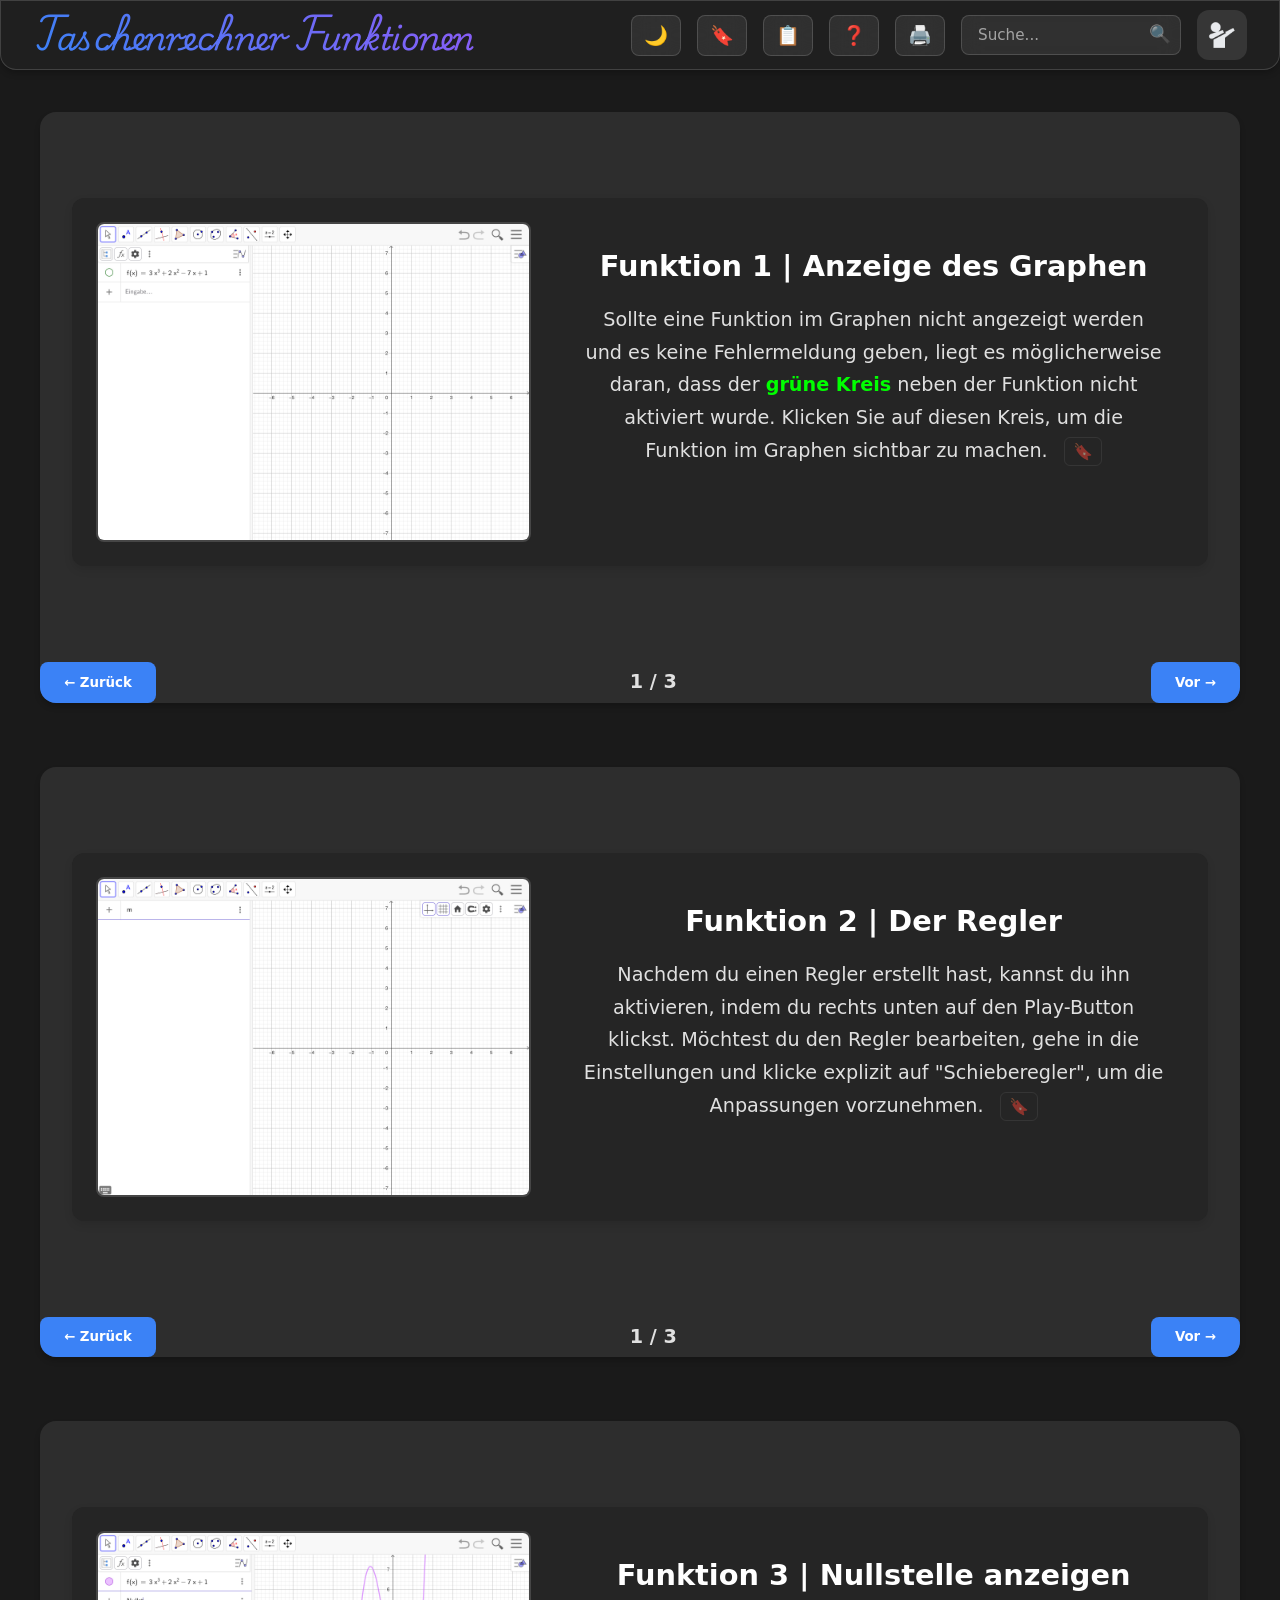
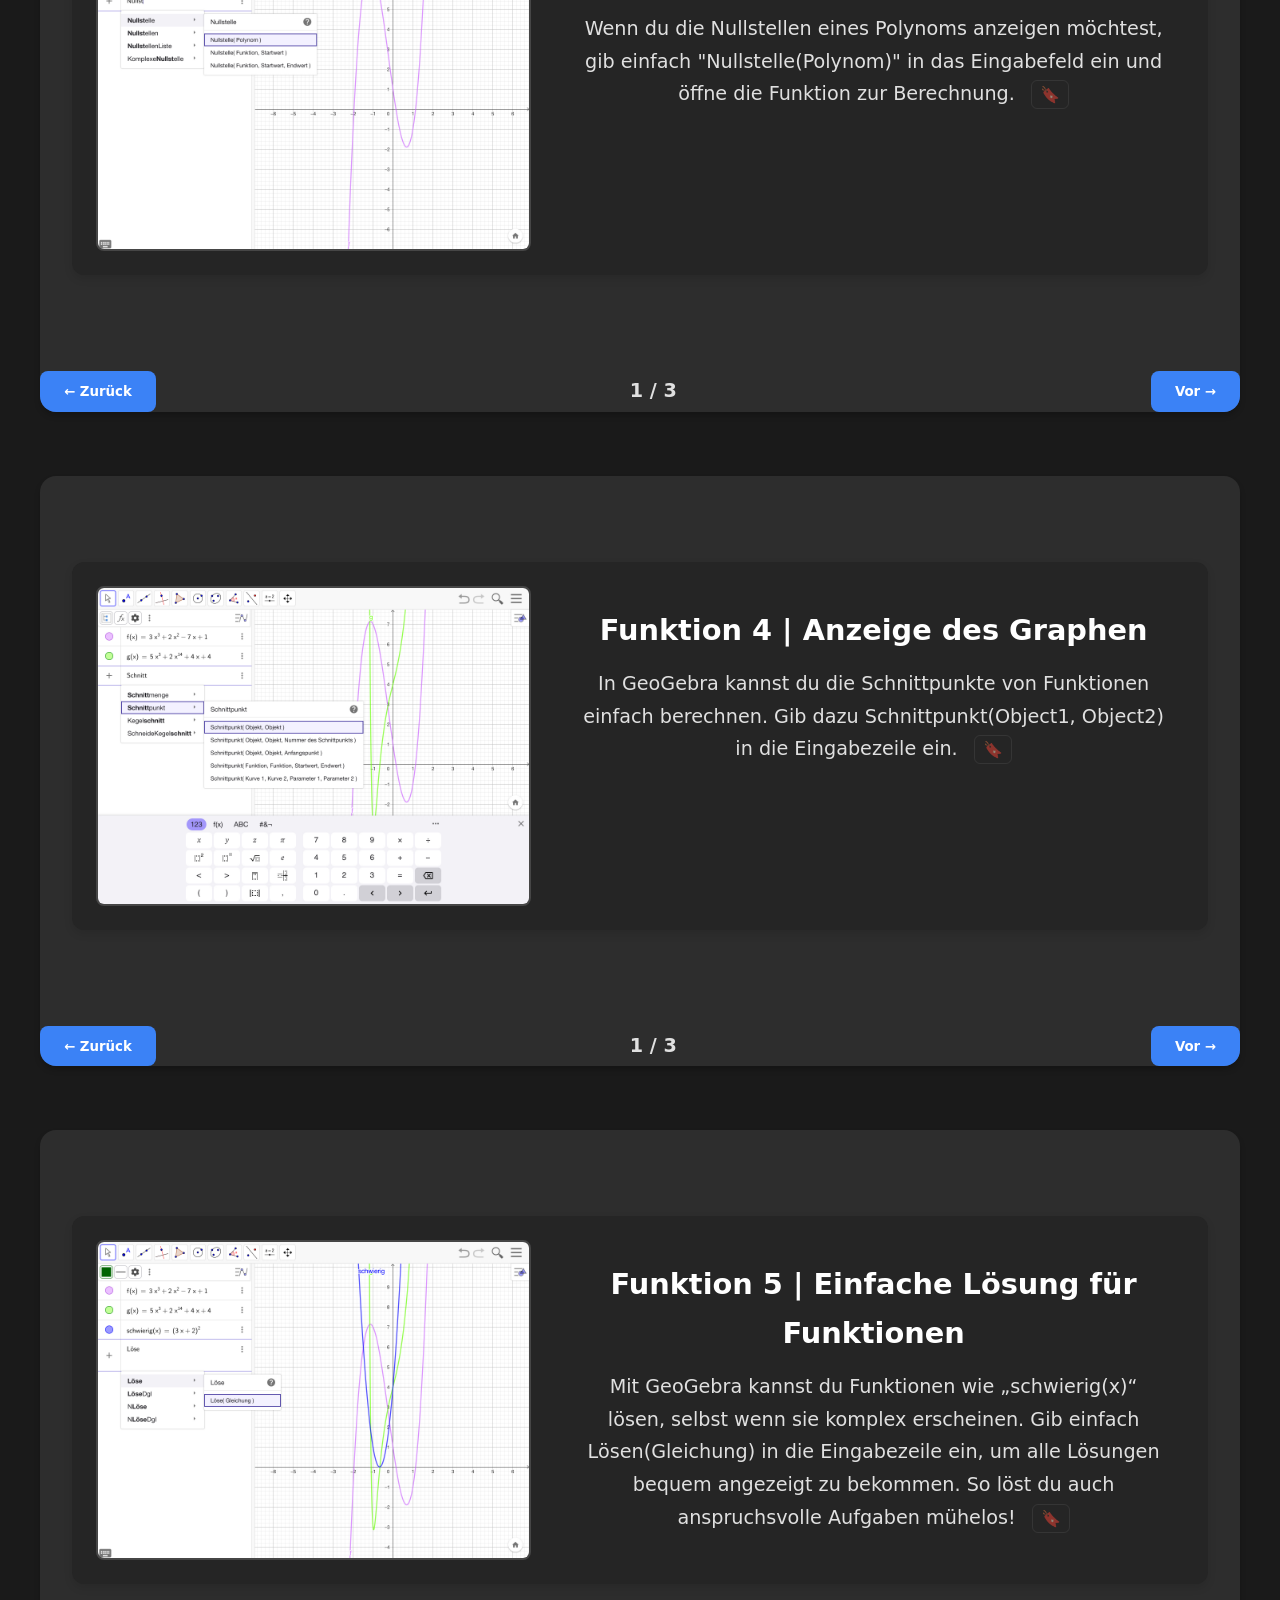
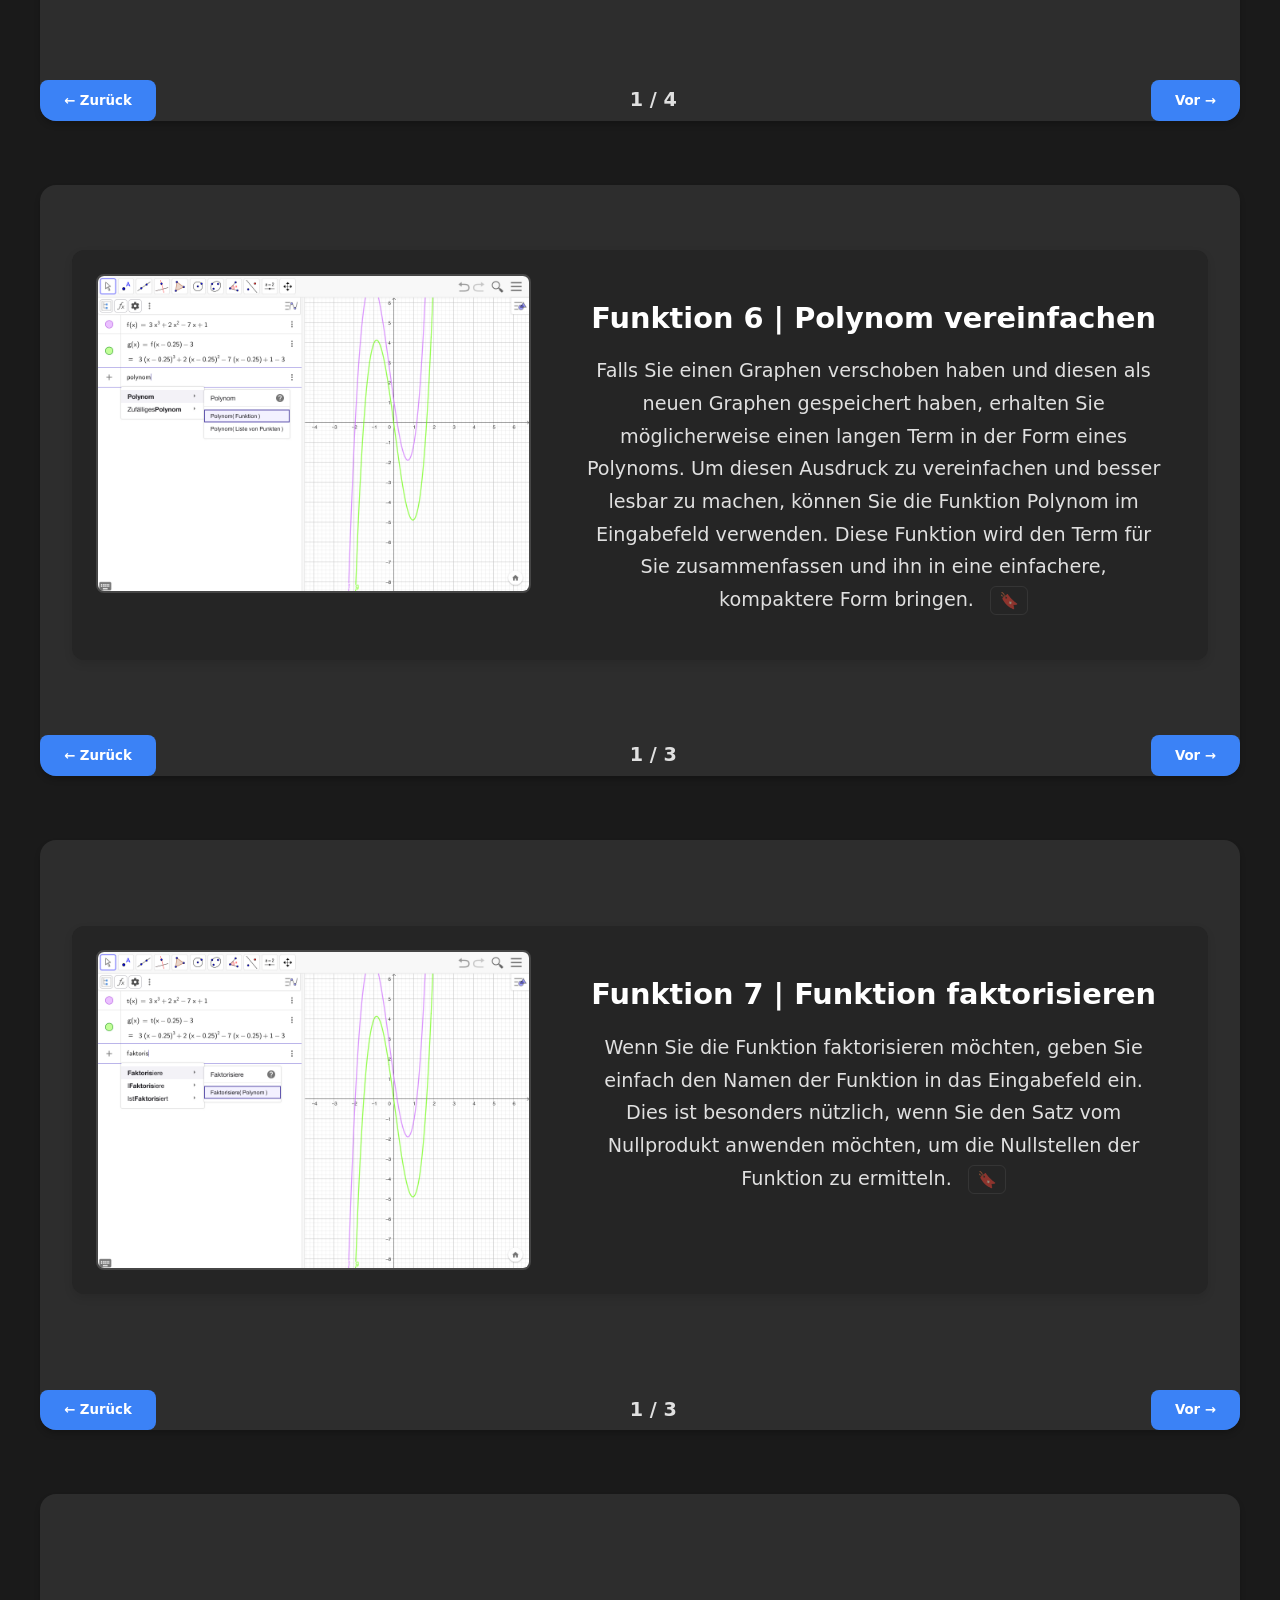
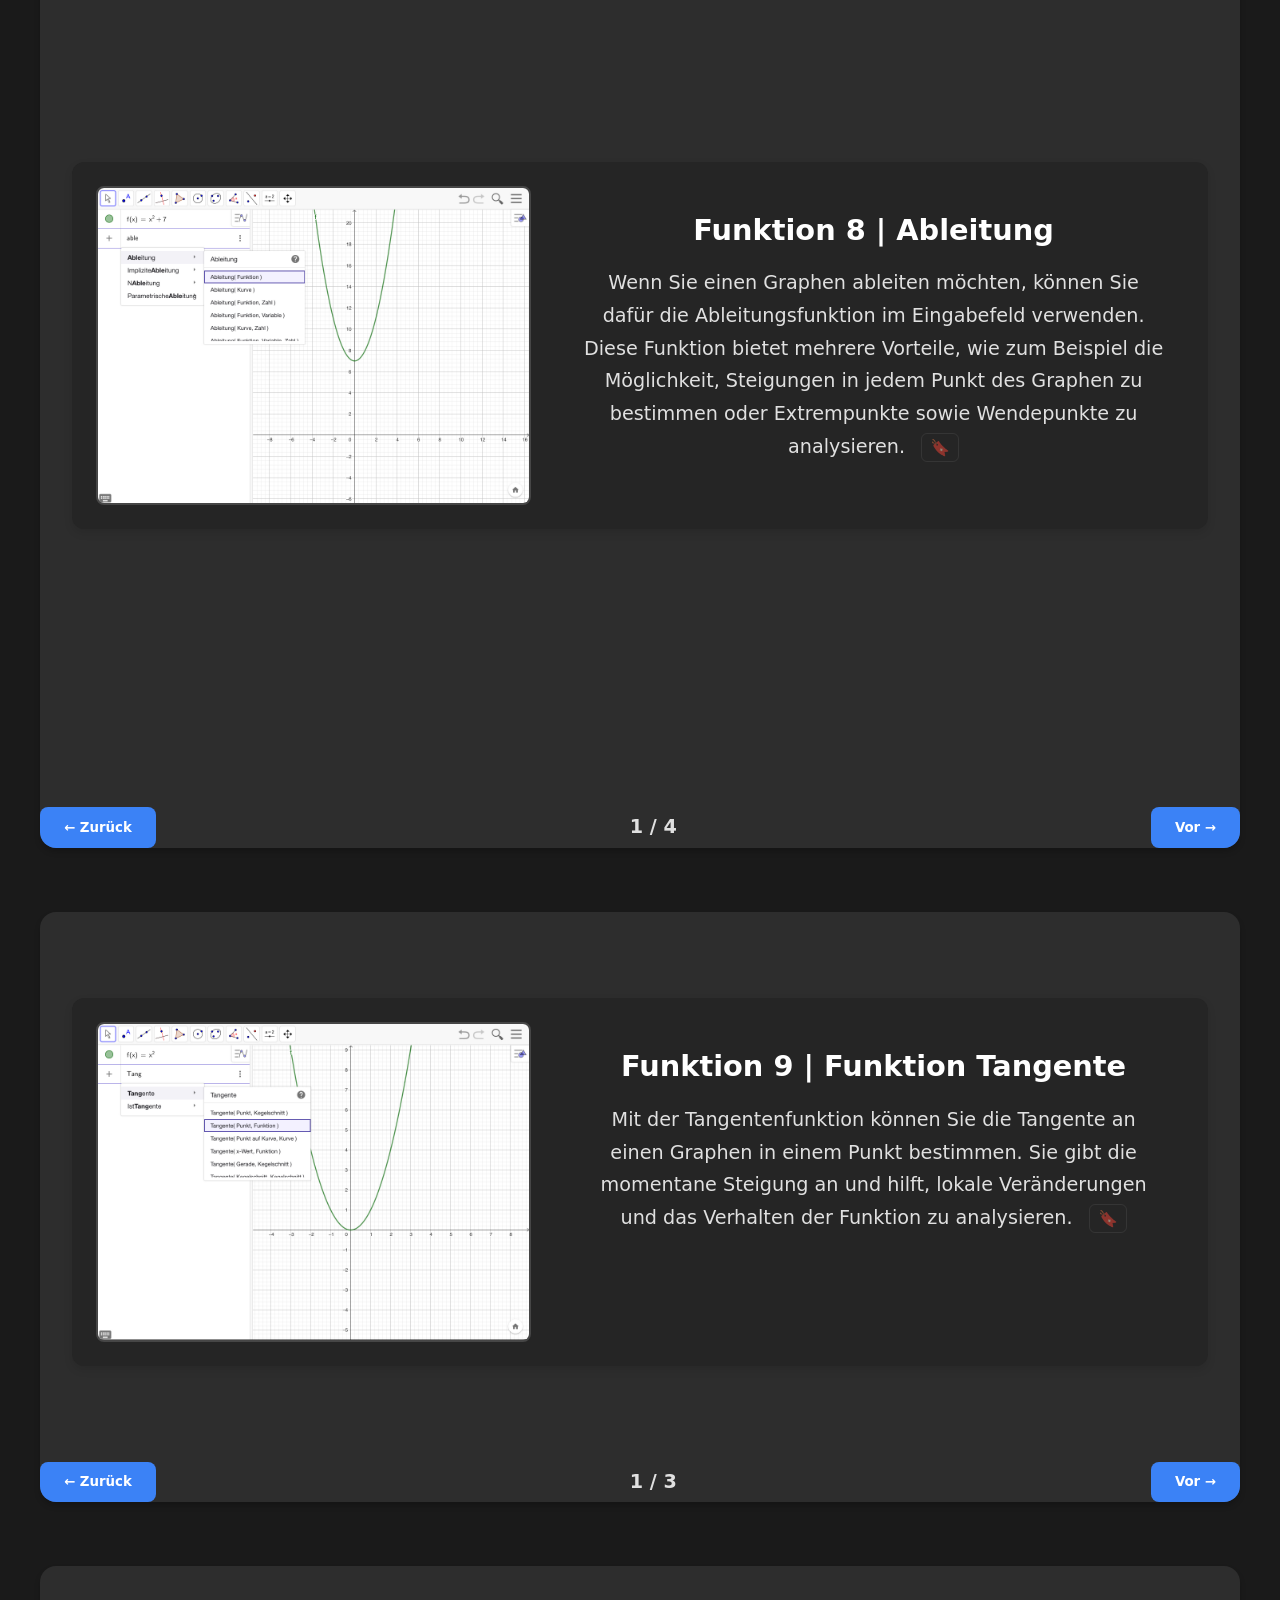
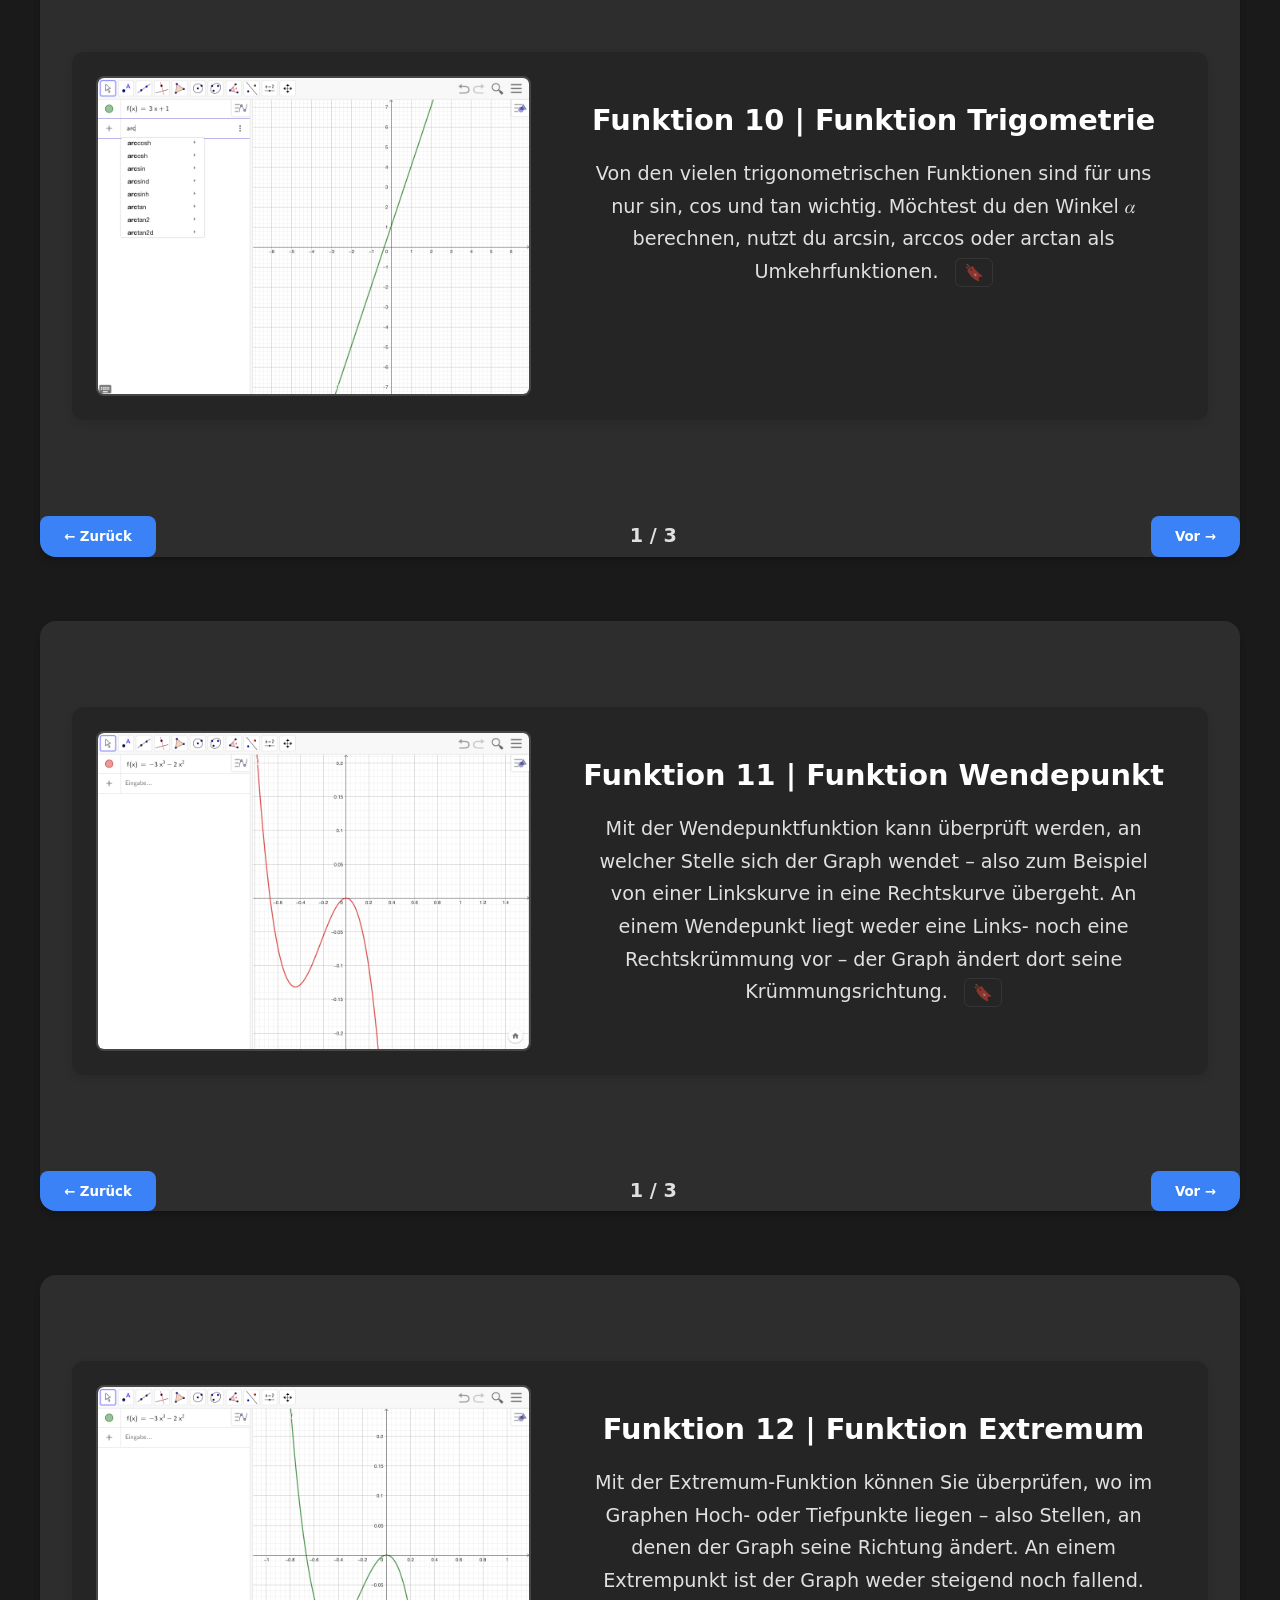
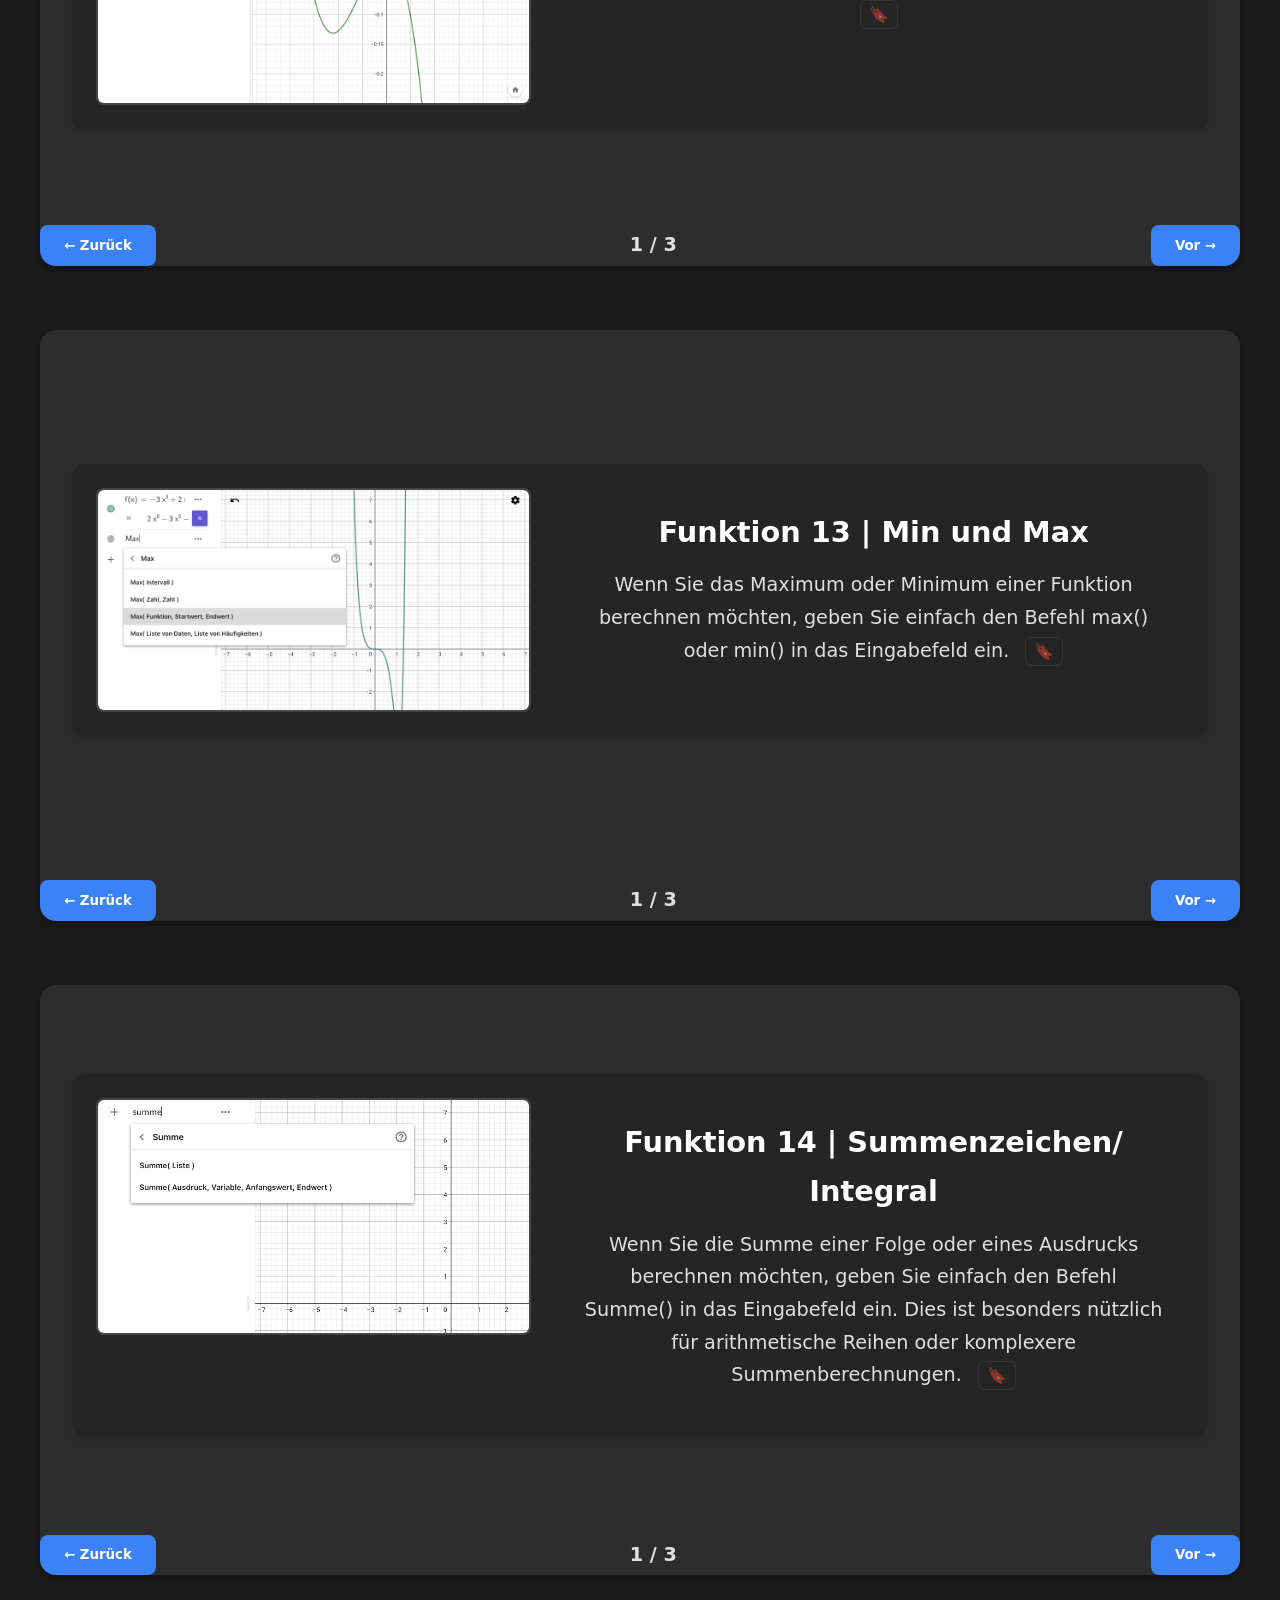
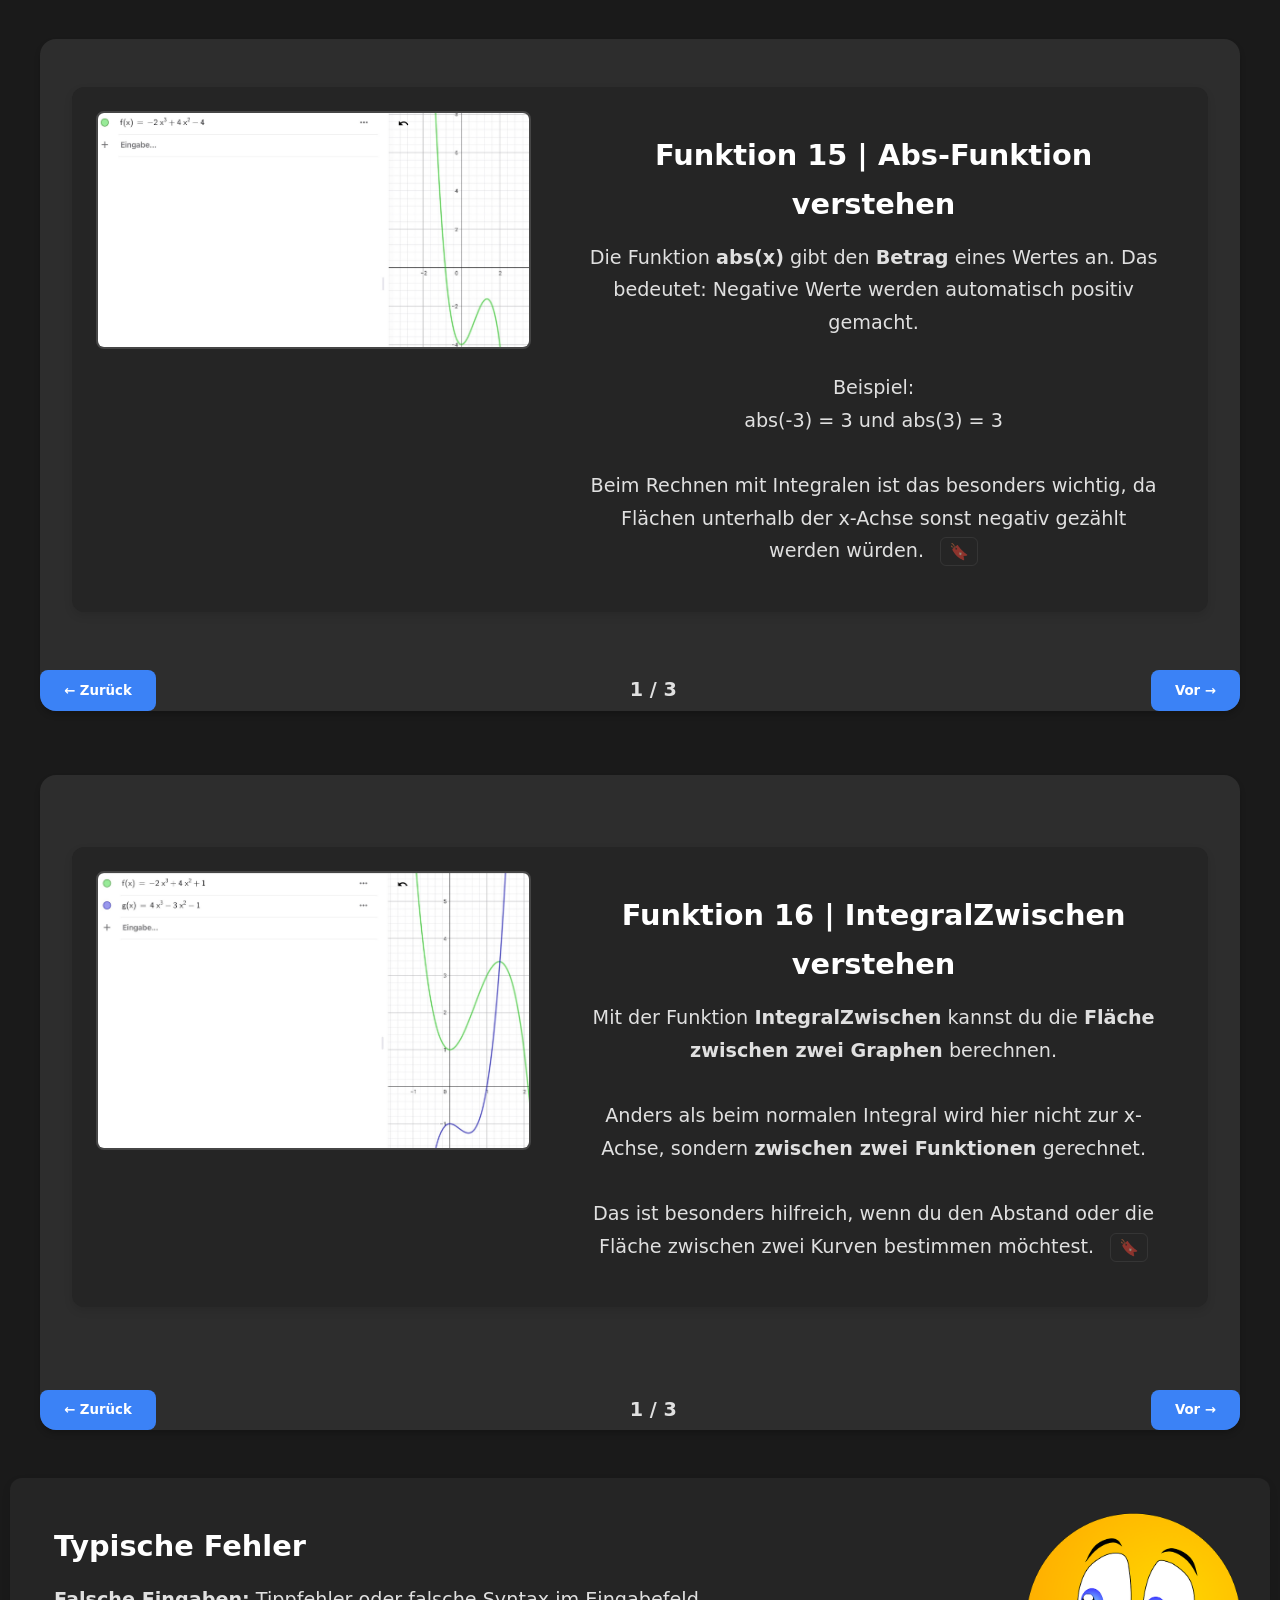
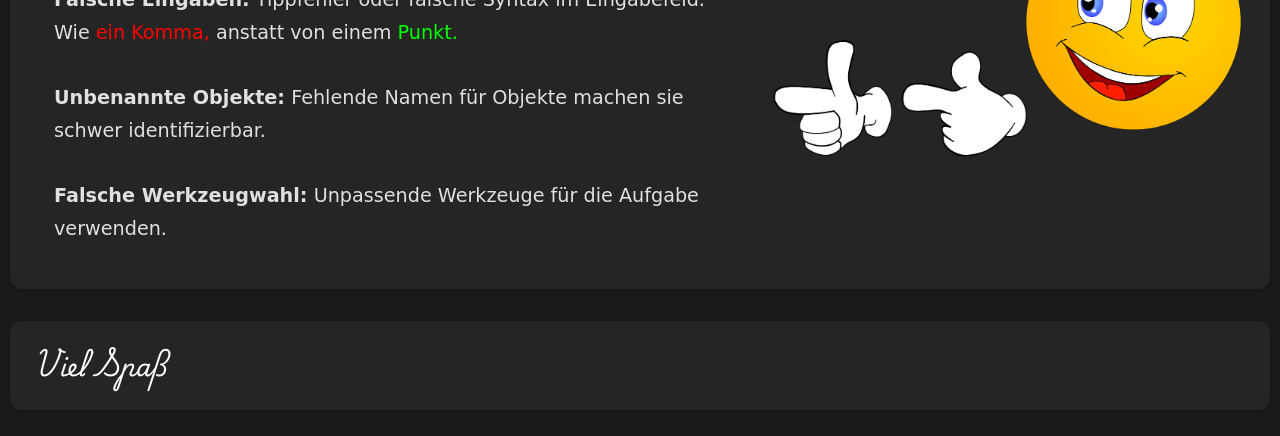
==== commit 61a09d7e: "Design Verbesserungen: TOC Navigation, zentrierter Scroll-Button, schonere Lesezeichen und Quiz" ====
--- a/index.html
+++ b/index.html
@@ -25,7 +25,40 @@
   <body>
     <header>
       <h1>Taschenrechner Funktionen</h1>
-      <div>
+      <div class="header-right">
+        <!-- Dark/Light Mode Toggle -->
+        <button id="themeToggle" class="theme-toggle" title="Dark/Light Mode wechseln" aria-label="Theme wechseln">
+          <span class="theme-icon">🌙</span>
+        </button>
+        
+        <!-- Bookmark Button -->
+        <button id="bookmarkBtn" class="header-icon-btn" title="Lesezeichen" aria-label="Lesezeichen öffnen">
+          🔖
+        </button>
+        
+        <!-- Inhaltsverzeichnis Button -->
+        <button id="tocBtn" class="header-icon-btn" title="Inhaltsverzeichnis" aria-label="Inhaltsverzeichnis öffnen">
+          📋
+        </button>
+        
+        <!-- Quiz Button -->
+        <button id="quizBtn" class="header-icon-btn" title="Quiz starten" aria-label="Quiz starten">
+          ❓
+        </button>
+        
+        <!-- Print Button -->
+        <button id="printBtn" class="header-icon-btn" title="Als PDF drucken" aria-label="Seite drucken">
+          🖨️
+        </button>
+        
+        <div class="search-container">
+          <div class="search-input-wrapper">
+            <input type="text" id="searchInput" placeholder="Suche..." onkeyup="searchFunctions()" autocomplete="off" />
+            <span class="search-icon" onclick="searchFunctions()">&#128269;</span>
+            <div id="searchSuggestions" class="search-suggestions" style="display: none;"></div>
+          </div>
+          <div id="searchResults" class="search-results" style="display: none;"></div>
+        </div>
         <img
           src="img/taunt.png"
           alt="taunt"
@@ -35,11 +68,16 @@
       </div>
     </header>
 
+    <!-- Zurück-nach-oben Button -->
+    <button id="scrollTopBtn" class="scroll-top-btn" title="Nach oben scrollen" aria-label="Nach oben scrollen">
+      ↑
+    </button>
+
     <main>
       <section class="content">
         <section class="content">
           <!-- Funktion 1 Slider -->
-          <div class="slider" data-rule="funktion1">
+          <div class="slider" data-rule="funktion1" id="slider1">
             <div class="slides" data-current-index="0">
               <!-- Slide 1 -->
               <div class="slide">
@@ -62,6 +100,7 @@
                       neben der Funktion nicht aktiviert wurde. Klicken Sie auf
                       diesen Kreis, um die Funktion im Graphen sichtbar zu
                       machen.
+                      <button class="bookmark-slider-btn" onclick="addBookmark(1)" title="Lesezeichen setzen">🔖</button>
                     </p>
                   </div>
                 </div>
@@ -77,6 +116,7 @@
                       anschließend 'Einstellungen' aus. Dort können Sie die
                       Farbe und weitere Darstellungsoptionen, wie Linienstil
                       oder Dicke, individuell anpassen.
+                      <button class="bookmark-slider-btn" onclick="addBookmark(1)" title="Lesezeichen setzen">🔖</button>
                     </p>
                   </div>
                   <img
@@ -104,6 +144,7 @@
                       um das
                       <span class="rainbow-text">gewünschte Aussehen </span>
                       zu erzielen.
+                      <button class="bookmark-slider-btn" onclick="addBookmark(1)" title="Lesezeichen setzen">🔖</button>
                     </p>
                   </div>
                 </div>
@@ -117,7 +158,7 @@
           </div>
 
           <!-- Funktion 2 Slider -->
-          <div class="slider" data-rule="funktion2">
+          <div class="slider" data-rule="funktion2" id="slider2">
             <div class="slides" data-current-index="0">
               <!-- Slide 1 -->
               <div class="slide">
@@ -136,6 +177,7 @@
                       klickst. Möchtest du den Regler bearbeiten, gehe in die
                       Einstellungen und klicke explizit auf "Schieberegler", um
                       die Anpassungen vorzunehmen.
+                      <button class="bookmark-slider-btn" onclick="addBookmark(2)" title="Lesezeichen setzen">🔖</button>
                     </p>
                   </div>
                 </div>
@@ -151,6 +193,7 @@
                       klickst. Möchtest du den Regler bearbeiten, gehe in die
                       Einstellungen und klicke explizit auf "Schieberegler", um
                       die Anpassungen vorzunehmen.
+                      <button class="bookmark-slider-btn" onclick="addBookmark(2)" title="Lesezeichen setzen">🔖</button>
                     </p>
                   </div>
                   <img
@@ -177,6 +220,7 @@
                       die Schrittweite, den minimalen und maximalen Wert sowie
                       die Geschwindigkeit des Reglers anpassen. So kannst du den
                       Regler ganz nach deinen Bedürfnissen gestalten.
+                      <button class="bookmark-slider-btn" onclick="addBookmark(2)" title="Lesezeichen setzen">🔖</button>
                     </p>
                   </div>
                 </div>
@@ -190,7 +234,7 @@
           </div>
 
           <!-- Funktion 3 Slider -->
-          <div class="slider" data-rule="funktion1">
+          <div class="slider" data-rule="funktion1" id="slider3">
             <div class="slides" data-current-index="0">
               <!-- Slide 1 -->
               <div class="slide">
@@ -207,6 +251,7 @@
                       Wenn du die Nullstellen eines Polynoms anzeigen möchtest,
                       gib einfach "Nullstelle(Polynom)" in das Eingabefeld ein
                       und öffne die Funktion zur Berechnung.
+                      <button class="bookmark-slider-btn" onclick="addBookmark(3)" title="Lesezeichen setzen">🔖</button>
                     </p>
                   </div>
                 </div>
@@ -220,6 +265,7 @@
                       Nun gib den Namen deiner Funktion (in diesem Fall f) in
                       die Klammern der Funktion "Nullstelle" ein, um die
                       Nullstellen deines Graphen anzuzeigen.
+                      <button class="bookmark-slider-btn" onclick="addBookmark(3)" title="Lesezeichen setzen">🔖</button>
                     </p>
                   </div>
                   <img
@@ -245,6 +291,7 @@
                       Das Ergebnis zeigt dann eine Auflistung der Nullstellen,
                       die der Funktion zugeordnet sind. Diese erscheinen als
                       Werte auf der x-Achse, wo der Graph die Null schneidet.
+                      <button class="bookmark-slider-btn" onclick="addBookmark(3)" title="Lesezeichen setzen">🔖</button>
                     </p>
                   </div>
                 </div>
@@ -258,7 +305,7 @@
           </div>
 
           <!-- Funktion 4 Slider -->
-          <div class="slider" data-rule="funktion1">
+          <div class="slider" data-rule="funktion1" id="slider4">
             <div class="slides" data-current-index="0">
               <!-- Slide 1 -->
               <div class="slide">
@@ -275,6 +322,7 @@
                       In GeoGebra kannst du die Schnittpunkte von Funktionen
                       einfach berechnen. Gib dazu Schnittpunkt(Object1, Object2)
                       in die Eingabezeile ein.
+                      <button class="bookmark-slider-btn" onclick="addBookmark(4)" title="Lesezeichen setzen">🔖</button>
                     </p>
                   </div>
                 </div>
@@ -287,6 +335,7 @@
                     <p>
                       Gib in GeoGebra Schnittpunkt(f, g) ein, um den
                       Schnittpunkt der Funktionen f und g zu finden.
+                      <button class="bookmark-slider-btn" onclick="addBookmark(4)" title="Lesezeichen setzen">🔖</button>
                     </p>
                   </div>
                   <img
@@ -312,6 +361,7 @@
                       Nachdem du Schnittpunkt(f, g) eingegeben hast, drücke
                       Enter. Alle Schnittpunkte der Funktionen f und g werden
                       dann angezeigt
+                      <button class="bookmark-slider-btn" onclick="addBookmark(4)" title="Lesezeichen setzen">🔖</button>
                     </p>
                   </div>
                 </div>
@@ -325,7 +375,7 @@
           </div>
 
           <!-- Funktion 5 Slider -->
-          <div class="slider" data-rule="funktion1">
+          <div class="slider" data-rule="funktion1" id="slider5">
             <div class="slides" data-current-index="0">
               <!-- Slide 1 -->
               <div class="slide">
@@ -344,6 +394,7 @@
                       Lösen(Gleichung) in die Eingabezeile ein, um alle Lösungen
                       bequem angezeigt zu bekommen. So löst du auch
                       anspruchsvolle Aufgaben mühelos!
+                      <button class="bookmark-slider-btn" onclick="addBookmark(5)" title="Lesezeichen setzen">🔖</button>
                     </p>
                   </div>
                 </div>
@@ -357,6 +408,7 @@
                       Hast du deine Lösung erhalten, kannst du diese gerundet
                       als Dezimalzahl darstellen lassen, indem du auf den lila
                       Button neben der Lösung klickst.
+                      <button class="bookmark-slider-btn" onclick="addBookmark(5)" title="Lesezeichen setzen">🔖</button>
                     </p>
                   </div>
                   <img
@@ -381,6 +433,7 @@
                     <p>
                       Natürlich kannst du zur ursprünglichen Darstellung
                       zurückkehren, indem du erneut auf den Button klickst.
+                      <button class="bookmark-slider-btn" onclick="addBookmark(5)" title="Lesezeichen setzen">🔖</button>
                     </p>
                   </div>
                 </div>
@@ -396,6 +449,7 @@
                       werden soll, kann man stattdessen den Taschenrechner
                       verwenden, um sie schnell zu bearbeiten. Wichtig das man
                       x, z oder y als Variabel verwendet.
+                      <button class="bookmark-slider-btn" onclick="addBookmark(5)" title="Lesezeichen setzen">🔖</button>
                     </p>
                   </div>
                   <img
@@ -415,7 +469,7 @@
           </div>
 
           <!-- Funktion 6 Slider -->
-          <div class="slider" data-rule="funktion1">
+          <div class="slider" data-rule="funktion1" id="slider6">
             <div class="slides" data-current-index="0">
               <!-- Slide 1 -->
               <div class="slide">
@@ -437,6 +491,7 @@
                       Eingabefeld verwenden. Diese Funktion wird den Term für
                       Sie zusammenfassen und ihn in eine einfachere, kompaktere
                       Form bringen.
+                      <button class="bookmark-slider-btn" onclick="addBookmark(6)" title="Lesezeichen setzen">🔖</button>
                     </p>
                   </div>
                 </div>
@@ -449,6 +504,7 @@
                     <p>
                       Geben Sie den Namen der Funktion, die Sie vereinfacht
                       haben möchten, in das Eingabefeld ein.
+                      <button class="bookmark-slider-btn" onclick="addBookmark(6)" title="Lesezeichen setzen">🔖</button>
                     </p>
                   </div>
                   <img
@@ -475,6 +531,7 @@
                       ursprünglichen Ausdruck in eine kompaktere und leichter
                       verständliche Form umwandelt. Dies macht die weitere
                       Bearbeitung und Analyse des Graphen wesentlich einfacher.
+                      <button class="bookmark-slider-btn" onclick="addBookmark(6)" title="Lesezeichen setzen">🔖</button>
                     </p>
                   </div>
                 </div>
@@ -488,7 +545,7 @@
           </div>
 
           <!-- Funktion 7 Slider -->
-          <div class="slider" data-rule="funktion1">
+          <div class="slider" data-rule="funktion1" id="slider7">
             <div class="slides" data-current-index="0">
               <!-- Slide 1 -->
               <div class="slide">
@@ -507,6 +564,7 @@
                       Dies ist besonders nützlich, wenn Sie den Satz vom
                       Nullprodukt anwenden möchten, um die Nullstellen der
                       Funktion zu ermitteln.
+                      <button class="bookmark-slider-btn" onclick="addBookmark(7)" title="Lesezeichen setzen">🔖</button>
                     </p>
                   </div>
                 </div>
@@ -519,6 +577,7 @@
                     <p>
                       Geben Sie den Namen der Funktion ein, die Sie
                       faktorisieren möchten.
+                      <button class="bookmark-slider-btn" onclick="addBookmark(7)" title="Lesezeichen setzen">🔖</button>
                     </p>
                   </div>
                   <img
@@ -543,6 +602,7 @@
                     <p>
                       Hier ist nun die faktorisierte Form Ihrer Funktion. Damit
                       können Sie die Nullstellen direkt ablesen
+                      <button class="bookmark-slider-btn" onclick="addBookmark(7)" title="Lesezeichen setzen">🔖</button>
                     </p>
                   </div>
                 </div>
@@ -556,7 +616,7 @@
           </div>
 
           <!-- Funktion 8 Slider -->
-          <div class="slider" data-rule="funktion1">
+          <div class="slider" data-rule="funktion1" id="slider8">
             <div class="slides" data-current-index="0">
               <!-- Slide 1 -->
               <div class="slide">
@@ -576,6 +636,7 @@
                       Möglichkeit, Steigungen in jedem Punkt des Graphen zu
                       bestimmen oder Extrempunkte sowie Wendepunkte zu
                       analysieren.
+                      <button class="bookmark-slider-btn" onclick="addBookmark(8)" title="Lesezeichen setzen">🔖</button>
                     </p>
                   </div>
                 </div>
@@ -588,6 +649,7 @@
                     <p>
                       Geben Sie den Namen der Funktion, die Sie ableiten
                       möchten, in das Eingabefeld ein.
+                      <button class="bookmark-slider-btn" onclick="addBookmark(8)" title="Lesezeichen setzen">🔖</button>
                     </p>
                   </div>
                   <img
@@ -617,6 +679,7 @@
                         >Funktion werden in der Klausur mit fs(x) als Ableitung
                         einer Funktion markiert.</strong
                       >
+                      <button class="bookmark-slider-btn" onclick="addBookmark(8)" title="Lesezeichen setzen">🔖</button>
                     </p>
                   </div>
                 </div>
@@ -674,6 +737,7 @@
                         >
                       </p>
                     </div>
+                    <button class="bookmark-slider-btn" onclick="addBookmark(8)" title="Lesezeichen setzen">🔖</button>
                   </div>
                 </div>
               </div>
@@ -686,7 +750,7 @@
           </div>
 
           <!-- Funktion 9 Slider -->
-          <div class="slider" data-rule="funktion1">
+          <div class="slider" data-rule="funktion1" id="slider9">
             <div class="slides" data-current-index="0">
               <!-- Slide 1 -->
               <div class="slide">
@@ -704,6 +768,7 @@
                       Graphen in einem Punkt bestimmen. Sie gibt die momentane
                       Steigung an und hilft, lokale Veränderungen und das
                       Verhalten der Funktion zu analysieren.
+                      <button class="bookmark-slider-btn" onclick="addBookmark(9)" title="Lesezeichen setzen">🔖</button>
                     </p>
                   </div>
                 </div>
@@ -719,6 +784,7 @@
                       Ableitung liefert die Steigung der Tangente im gewählten
                       Punkt und hilft, das lokale Verhalten der Funktion zu
                       analysieren.
+                      <button class="bookmark-slider-btn" onclick="addBookmark(9)" title="Lesezeichen setzen">🔖</button>
                     </p>
                   </div>
                   <img
@@ -744,6 +810,7 @@
                       Hier ist die Gleichung der Tangente. Die Tangente gibt die
                       momentane Steigung im gewählten Punkt an und hilft, das
                       lokale Verhalten der Funktion zu analysieren.
+                      <button class="bookmark-slider-btn" onclick="addBookmark(9)" title="Lesezeichen setzen">🔖</button>
                     </p>
                   </div>
                 </div>
@@ -757,7 +824,7 @@
           </div>
 
           <!-- Funktion 10 Slider -->
-          <div class="slider" data-rule="funktion1">
+          <div class="slider" data-rule="funktion1" id="slider10">
             <div class="slides" data-current-index="0">
               <!-- Slide 1 -->
               <div class="slide">
@@ -775,6 +842,7 @@
                       nur sin, cos und tan wichtig. Möchtest du den Winkel 𝛼
                       berechnen, nutzt du arcsin, arccos oder arctan als
                       Umkehrfunktionen.
+                      <button class="bookmark-slider-btn" onclick="addBookmark(10)" title="Lesezeichen setzen">🔖</button>
                     </p>
                   </div>
                 </div>
@@ -792,6 +860,7 @@
                       du nach deinem Befehl "d" (degree) hinzufügen. Andernfalls
                       gibt der Taschenrechner das Ergebnis im Bogenmaß (radian)
                       aus, was zu falschen Interpretationen führen kann.
+                      <button class="bookmark-slider-btn" onclick="addBookmark(10)" title="Lesezeichen setzen">🔖</button>
                     </p>
                   </div>
                   <img
@@ -819,6 +888,7 @@
                       Nutzererfahrung empfiehlt es sich daher, den "CAX Rechner"
                       zu verwenden, da dort auch das ausgewertete Ergebnis
                       direkt sichtbar ist.
+                      <button class="bookmark-slider-btn" onclick="addBookmark(10)" title="Lesezeichen setzen">🔖</button>
                     </p>
                   </div>
                 </div>
@@ -832,7 +902,7 @@
           </div>
 
           <!-- Funktion 11 Slider -->
-          <div class="slider" data-rule="funktion1">
+          <div class="slider" data-rule="funktion1" id="slider11">
             <div class="slides" data-current-index="0">
               <!-- Slide 1 -->
               <div class="slide">
@@ -852,6 +922,7 @@
                       einem Wendepunkt liegt weder eine Links- noch eine
                       Rechtskrümmung vor – der Graph ändert dort seine
                       Krümmungsrichtung.
+                      <button class="bookmark-slider-btn" onclick="addBookmark(11)" title="Lesezeichen setzen">🔖</button>
                     </p>
                   </div>
                 </div>
@@ -863,8 +934,9 @@
                     <h2>Funktion 11 | Funktion Wendepunkt</h2>
                     <p>
                       Um die Wendepunkt-Funktion im Taschenrechner zu nutzen,
-                      geben Sie einfach „wendepunkt“ in das Eingabefeld ein und
+                      geben Sie einfach „wendepunkt" in das Eingabefeld ein und
                       bestätigen Sie die Eingabe.
+                      <button class="bookmark-slider-btn" onclick="addBookmark(11)" title="Lesezeichen setzen">🔖</button>
                     </p>
                   </div>
                   <img
@@ -890,6 +962,7 @@
                       Nachdem Sie Ihre Funktion eingegeben haben, zeigt der
                       Taschenrechner den Wendepunkt bzw. die Wendepunkte als
                       markierten Punkt im Graphen an.
+                      <button class="bookmark-slider-btn" onclick="addBookmark(11)" title="Lesezeichen setzen">🔖</button>
                     </p>
                   </div>
                 </div>
@@ -903,7 +976,7 @@
           </div>
 
           <!-- Funktion 12 Slider -->
-          <div class="slider" data-rule="funktion1">
+          <div class="slider" data-rule="funktion1" id="slider12">
             <div class="slides" data-current-index="0">
               <!-- Slide 1 -->
               <div class="slide">
@@ -921,6 +994,7 @@
                       Graphen Hoch- oder Tiefpunkte liegen – also Stellen, an
                       denen der Graph seine Richtung ändert. An einem
                       Extrempunkt ist der Graph weder steigend noch fallend.
+                      <button class="bookmark-slider-btn" onclick="addBookmark(12)" title="Lesezeichen setzen">🔖</button>
                     </p>
                   </div>
                 </div>
@@ -934,6 +1008,7 @@
                       Um die Extremum-Funktion im Taschenrechner zu nutzen,
                       geben Sie extremum in das Eingabefeld ein und bestätigen
                       Sie die Eingabe.
+                      <button class="bookmark-slider-btn" onclick="addBookmark(12)" title="Lesezeichen setzen">🔖</button>
                     </p>
                   </div>
                   <img
@@ -959,6 +1034,7 @@
                       Wenn Sie dann Ihre Funktion in die Extremum-Funktion
                       eingegeben haben, erhalten Sie einen Punkt, der das
                       Extremum darstellt.
+                      <button class="bookmark-slider-btn" onclick="addBookmark(12)" title="Lesezeichen setzen">🔖</button>
                     </p>
                   </div>
                 </div>
@@ -972,7 +1048,7 @@
           </div>
 
           <!-- Funktion 13 Slider -->
-          <div class="slider" data-rule="funktion1">
+          <div class="slider" data-rule="funktion1" id="slider13">
             <div class="slides" data-current-index="0">
               <!-- Slide 1 -->
               <div class="slide">
@@ -989,6 +1065,7 @@
                       Wenn Sie das Maximum oder Minimum einer Funktion berechnen
                       möchten, geben Sie einfach den Befehl max() oder min() in
                       das Eingabefeld ein.
+                      <button class="bookmark-slider-btn" onclick="addBookmark(13)" title="Lesezeichen setzen">🔖</button>
                     </p>
                   </div>
                 </div>
@@ -1003,6 +1080,7 @@
                       deren Maximum oder Minimum Sie bestimmen möchten, zusammen
                       mit dem Intervall auf den Sie die Funktion untersuchen
                       möchten.
+                      <button class="bookmark-slider-btn" onclick="addBookmark(13)" title="Lesezeichen setzen">🔖</button>
                     </p>
                   </div>
                   <img
@@ -1028,6 +1106,7 @@
                       Hier sehen Sie nun den größten bzw. kleinsten Wert der
                       Funktion. Damit können Sie schnell das Verhalten der
                       Funktion untersuchen.
+                      <button class="bookmark-slider-btn" onclick="addBookmark(13)" title="Lesezeichen setzen">🔖</button>
                     </p>
                   </div>
                 </div>
@@ -1041,7 +1120,7 @@
           </div>
 
           <!-- Funktion 14 Slider -->
-          <div class="slider" data-rule="funktion1">
+          <div class="slider" data-rule="funktion1" id="slider14">
             <div class="slides" data-current-index="0">
               <!-- Slide 1 -->
               <div class="slide">
@@ -1059,6 +1138,7 @@
                       berechnen möchten, geben Sie einfach den Befehl Summe() in
                       das Eingabefeld ein. Dies ist besonders nützlich für
                       arithmetische Reihen oder komplexere Summenberechnungen.
+                      <button class="bookmark-slider-btn" onclick="addBookmark(14)" title="Lesezeichen setzen">🔖</button>
                     </p>
                   </div>
                 </div>
@@ -1072,6 +1152,7 @@
                       Geben Sie die Summe mit den gewünschten Parametern ein:
                       Summe(Ausdruck, Variable, Startindex, Endindex). Beispiel:
                       Summe(i, i, 1, 10) berechnet die Summe von 1 bis 10.
+                      <button class="bookmark-slider-btn" onclick="addBookmark(14)" title="Lesezeichen setzen">🔖</button>
                     </p>
                   </div>
                   <img
@@ -1091,7 +1172,7 @@
           </div>
 
           <!-- Funktion 15 Slider -->
-          <div class="slider" data-rule="funktion14">
+          <div class="slider" data-rule="funktion14" id="slider15">
             <div class="slides" data-current-index="0">
               <!-- Slide 1 -->
               <div class="slide">
@@ -1116,6 +1197,7 @@
                       Beim Rechnen mit Integralen ist das besonders wichtig, da
                       Flächen unterhalb der x-Achse sonst negativ gezählt werden
                       würden.
+                      <button class="bookmark-slider-btn" onclick="addBookmark(15)" title="Lesezeichen setzen">🔖</button>
                     </p>
                   </div>
                 </div>
@@ -1137,6 +1219,7 @@
                       Dadurch wird sichergestellt, dass alle Flächen positiv
                       gezählt werden – egal, ob der Graph oberhalb oder
                       unterhalb der x-Achse liegt.
+                      <button class="bookmark-slider-btn" onclick="addBookmark(15)" title="Lesezeichen setzen">🔖</button>
                     </p>
                   </div>
                   <img
@@ -1175,6 +1258,7 @@
                       </span>
                       Verwende abs immer dann, wenn du den gesamten
                       Flächeninhalt suchst!
+                      <button class="bookmark-slider-btn" onclick="addBookmark(15)" title="Lesezeichen setzen">🔖</button>
                     </p>
                   </div>
                 </div>
@@ -1189,7 +1273,7 @@
           </div>
 
           <!-- Funktion 16 Slider -->
-          <div class="slider" data-rule="funktion16">
+          <div class="slider" data-rule="funktion16" id="slider16">
             <div class="slides" data-current-index="0">
               <!-- Slide 1 -->
               <div class="slide">
@@ -1213,6 +1297,7 @@
                       <br /><br />
                       Das ist besonders hilfreich, wenn du den Abstand oder die
                       Fläche zwischen zwei Kurven bestimmen möchtest.
+                      <button class="bookmark-slider-btn" onclick="addBookmark(16)" title="Lesezeichen setzen">🔖</button>
                     </p>
                   </div>
                 </div>
@@ -1238,6 +1323,7 @@
                       <br /><br />
                       Der Rechner berechnet automatisch die Fläche zwischen den
                       beiden Graphen im angegebenen Bereich.
+                      <button class="bookmark-slider-btn" onclick="addBookmark(16)" title="Lesezeichen setzen">🔖</button>
                     </p>
                   </div>
                   <img
@@ -1271,6 +1357,7 @@
                       <br /><br />
                       So vermeidest du Fehler und erhältst den richtigen
                       Flächeninhalt.
+                      <button class="bookmark-slider-btn" onclick="addBookmark(16)" title="Lesezeichen setzen">🔖</button>
                     </p>
                   </div>
                 </div>
@@ -1321,6 +1408,52 @@
       <span class="closebtn" onclick="closeOverlay()">&times;</span>
       <img id="overlay-image" class="overlay-image" alt="Vollbild" />
     </div>
+    
+    <!-- Bookmarks Overlay -->
+    <div id="bookmarksOverlay" class="overlay" onclick="closeBookmarks(event)">
+      <span class="closebtn" onclick="closeBookmarks()">&times;</span>
+      <div class="bookmarks-container">
+        <h2>📌 Meine Lesezeichen</h2>
+        <div id="bookmarksList" class="bookmarks-list">
+          <p class="no-bookmarks">Noch keine Lesezeichen gesetzt.</p>
+        </div>
+      </div>
+    </div>
+    
+    <!-- Table of Contents Overlay -->
+    <div id="tocOverlay" class="overlay" onclick="closeTOC(event)">
+      <span class="closebtn" onclick="closeTOC()">&times;</span>
+      <div class="toc-container">
+        <h2>📋 Inhaltsverzeichnis</h2>
+        <nav id="tocList" class="toc-list"></nav>
+      </div>
+    </div>
+    
+    <!-- Quiz Overlay -->
+    <div id="quizOverlay" class="overlay" onclick="closeQuiz(event)">
+      <span class="closebtn" onclick="closeQuiz()">&times;</span>
+      <div class="quiz-container">
+        <h2>❓ Wissenstest</h2>
+        <div id="quizContent" class="quiz-content">
+          <div id="quizStart">
+            <p>Teste dein Wissen über die gelernten Funktionen!</p>
+            <p id="quizProgress">Bereits beantwortete Fragen: <span id="quizScore">0</span></p>
+            <button onclick="startQuiz()" class="quiz-start-btn">Quiz starten</button>
+          </div>
+          <div id="quizQuestion" style="display: none;">
+            <h3 id="questionText"></h3>
+            <div id="answersContainer" class="answers-container"></div>
+            <div id="quizFeedback" class="quiz-feedback" style="display: none;"></div>
+            <button id="nextQuestionBtn" onclick="nextQuestion()" style="display: none;" class="quiz-next-btn">Nächste Frage</button>
+          </div>
+          <div id="quizEnd" style="display: none;">
+            <h3>Quiz beendet!</h3>
+            <p id="finalScore"></p>
+            <button onclick="restartQuiz()" class="quiz-start-btn">Nochmal spielen</button>
+          </div>
+        </div>
+      </div>
+    </div>
 
     <!-- Secound Overlay for the Operators -->
     <div
@@ -1428,4 +1561,4 @@
       </div>
     </div>
   </body>
-</html>
+</html>
--- a/style.css
+++ b/style.css
@@ -483,6 +483,122 @@
   background: rgba(255, 255, 255, 0.2);
 }
 
+/* Header Right Container */
+.header-right {
+  display: flex;
+  align-items: center;
+  gap: 1rem;
+}
+
+/* Suchleiste */
+.search-container {
+  position: relative;
+  display: flex;
+  align-items: center;
+}
+
+.search-input-wrapper {
+  position: relative;
+  display: flex;
+  align-items: center;
+}
+
+#searchInput {
+  padding: 0.6rem 2.5rem 0.6rem 1rem;
+  border: 1px solid var(--glass-border);
+  border-radius: 8px;
+  background: var(--glass-bg);
+  color: var(--text-color);
+  font-size: 0.95rem;
+  width: 220px;
+  transition: width var(--transition-default), border-color var(--transition-default);
+  backdrop-filter: blur(10px);
+}
+
+#searchInput:focus {
+  outline: none;
+  border-color: var(--primary-color);
+  width: 280px;
+  background: rgba(255, 255, 255, 0.15);
+}
+
+#searchInput::placeholder {
+  color: rgba(240, 240, 240, 0.6);
+}
+
+.search-icon {
+  position: absolute;
+  right: 10px;
+  color: rgba(240, 240, 240, 0.6);
+  cursor: pointer;
+  font-size: 1.1rem;
+  pointer-events: auto;
+  transition: color var(--transition-default);
+}
+
+.search-icon:hover {
+  color: var(--primary-color);
+}
+
+/* Suchergebnisse Dropdown */
+.search-results {
+  position: absolute;
+  top: calc(100% + 8px);
+  right: 0;
+  background: rgba(30, 30, 30, 0.95);
+  backdrop-filter: blur(20px);
+  border: 1px solid var(--glass-border);
+  border-radius: 12px;
+  max-height: 400px;
+  overflow-y: auto;
+  min-width: 320px;
+  z-index: 2000;
+  box-shadow: 0 8px 32px rgba(0, 0, 0, 0.4);
+}
+
+.search-result-item {
+  padding: 0.8rem 1rem;
+  border-bottom: 1px solid rgba(255, 255, 255, 0.1);
+  cursor: pointer;
+  transition: background var(--transition-default);
+}
+
+.search-result-item:last-child {
+  border-bottom: none;
+}
+
+.search-result-item:hover {
+  background: rgba(59, 130, 246, 0.2);
+}
+
+.search-result-item .result-title {
+  font-weight: 600;
+  color: var(--primary-color);
+  font-size: 0.95rem;
+  margin-bottom: 0.3rem;
+}
+
+.search-result-item .result-preview {
+  font-size: 0.85rem;
+  color: rgba(240, 240, 240, 0.7);
+  line-height: 1.4;
+}
+
+.search-no-results {
+  padding: 1rem;
+  text-align: center;
+  color: rgba(240, 240, 240, 0.7);
+  font-size: 0.9rem;
+}
+
+/* Highlight gefundene Begriffe */
+mark.search-highlight {
+  background-color: rgba(255, 235, 59, 0.4);
+  color: #fff;
+  border-radius: 2px;
+  padding: 0 2px;
+}
+
 /* Slider */
 .slider {
   border-radius: 16px;
@@ -772,3 +888,754 @@
   -ms-overflow-style: none;
   overflow: -moz-scrollbars-none;
 }
+
+/* ========================
+   NEUE STYLES FÜR ERWEITERUNGEN
+   ======================== */
+
+/* Light Mode Variables */
+body.light-mode {
+  --background-color: #f5f5f5;
+  --text-color: #333333;
+  --heading-color: #1a1a1a;
+  --section-bg-light: #ffffff;
+  --section-bg-dark: #e8e8e8;
+  --glass-bg: rgba(0, 0, 0, 0.05);
+  --glass-border: rgba(0, 0, 0, 0.1);
+}
+
+body.light-mode header {
+  background: rgba(255, 255, 255, 0.95);
+}
+
+body.light-mode .slider {
+  background: var(--section-bg-light);
+}
+
+body.light-mode .image-text-wrapper {
+  background: var(--section-bg-dark);
+}
+
+body.light-mode #overlayRules .container {
+  background: rgba(255, 255, 255, 0.95);
+  color: #333;
+}
+
+body.light-mode .operator {
+  background: rgba(0, 0, 0, 0.05);
+}
+
+body.light-mode .operator h2 {
+  color: #0066cc;
+}
+
+body.light-mode .operator p {
+  color: #333;
+}
+
+body.light-mode #overlay {
+  background: rgba(255, 255, 255, 0.95);
+}
+
+/* Theme Toggle Button */
+.theme-toggle {
+  background: var(--glass-bg);
+  border: 1px solid var(--glass-border);
+  border-radius: 8px;
+  padding: 8px 12px;
+  cursor: pointer;
+  font-size: 1.2rem;
+  transition: all var(--transition-default);
+  backdrop-filter: blur(10px);
+}
+
+.theme-toggle:hover {
+  background: rgba(59, 130, 246, 0.2);
+  transform: scale(1.05);
+}
+
+.theme-icon {
+  display: inline-block;
+}
+
+/* Header Icon Buttons */
+.header-icon-btn {
+  background: var(--glass-bg);
+  border: 1px solid var(--glass-border);
+  border-radius: 8px;
+  padding: 8px 12px;
+  cursor: pointer;
+  font-size: 1.2rem;
+  transition: all var(--transition-default);
+  backdrop-filter: blur(10px);
+}
+
+.header-icon-btn:hover {
+  background: rgba(59, 130, 246, 0.2);
+  transform: scale(1.1);
+}
+
+/* Zurück-nach-oben Button */
+.scroll-top-btn {
+  position: fixed;
+  bottom: 30px;
+  right: 30px;
+  width: 55px;
+  height: 55px;
+  border-radius: 50%;
+  background: linear-gradient(135deg, var(--primary-color), #6366f1);
+  color: white;
+  border: 2px solid rgba(255, 255, 255, 0.2);
+  font-size: 1.8rem;
+  cursor: pointer;
+  opacity: 0;
+  visibility: hidden;
+  transition: all 0.3s ease;
+  z-index: 999;
+  box-shadow: 0 4px 15px rgba(59, 130, 246, 0.4);
+  display: flex;
+  align-items: center;
+  justify-content: center;
+  line-height: 1;
+  padding: 0;
+}
+
+.scroll-top-btn.visible {
+  opacity: 1;
+  visibility: visible;
+  animation: fadeInUp 0.3s ease;
+}
+
+.scroll-top-btn:hover {
+  background: linear-gradient(135deg, var(--secondary-color), #059669);
+  transform: translateY(-5px);
+  box-shadow: 0 8px 25px rgba(16, 185, 129, 0.4);
+}
+
+@keyframes fadeInUp {
+  from {
+    opacity: 0;
+    transform: translateY(20px);
+  }
+  to {
+    opacity: 1;
+    transform: translateY(0);
+  }
+}
+
+/* Bookmarks Overlay */
+.bookmarks-container {
+  background: linear-gradient(145deg, rgba(30, 30, 30, 0.98), rgba(40, 40, 40, 0.98));
+  backdrop-filter: blur(20px);
+  border: 1px solid var(--glass-border);
+  border-radius: 20px;
+  padding: 2.5rem;
+  max-width: 550px;
+  width: 90%;
+  max-height: 80vh;
+  overflow-y: auto;
+  box-shadow: 0 16px 48px rgba(0, 0, 0, 0.4);
+  position: relative;
+}
+
+body.light-mode .bookmarks-container {
+  background: linear-gradient(145deg, rgba(255, 255, 255, 0.98), rgba(245, 245, 245, 0.98));
+  box-shadow: 0 16px 48px rgba(0, 0, 0, 0.15);
+}
+
+.bookmarks-container h2 {
+  color: var(--heading-color);
+  margin-bottom: 1.5rem;
+  text-align: center;
+  font-size: 1.6rem;
+  background: linear-gradient(90deg, #f59e0b, #ef4444, #8b5cf6);
+  -webkit-background-clip: text;
+  background-clip: text;
+  color: transparent;
+  font-weight: 700;
+}
+
+.bookmarks-list {
+  display: flex;
+  flex-direction: column;
+  gap: 0.8rem;
+}
+
+.no-bookmarks {
+  text-align: center;
+  color: rgba(240, 240, 240, 0.6);
+  font-style: italic;
+  padding: 2rem;
+  font-size: 1.1rem;
+}
+
+body.light-mode .no-bookmarks {
+  color: rgba(50, 50, 50, 0.6);
+}
+
+.bookmark-item {
+  display: flex;
+  justify-content: space-between;
+  align-items: center;
+  padding: 1rem 1.2rem;
+  background: linear-gradient(135deg, rgba(255, 255, 255, 0.08), rgba(255, 255, 255, 0.02));
+  border-radius: 12px;
+  cursor: pointer;
+  transition: all 0.3s cubic-bezier(0.4, 0, 0.2, 1);
+  border: 1px solid rgba(255, 255, 255, 0.1);
+  position: relative;
+  overflow: hidden;
+}
+
+.bookmark-item::before {
+  content: '';
+  position: absolute;
+  left: 0;
+  top: 0;
+  bottom: 0;
+  width: 4px;
+  background: linear-gradient(180deg, #3b82f6, #8b5cf6);
+  opacity: 0;
+  transition: opacity 0.3s ease;
+}
+
+body.light-mode .bookmark-item {
+  background: linear-gradient(135deg, rgba(59, 130, 246, 0.08), rgba(139, 92, 246, 0.05));
+  border: 1px solid rgba(59, 130, 246, 0.2);
+}
+
+.bookmark-item:hover {
+  background: linear-gradient(135deg, rgba(59, 130, 246, 0.2), rgba(139, 92, 246, 0.15));
+  transform: translateX(8px);
+  box-shadow: 0 4px 16px rgba(59, 130, 246, 0.2);
+}
+
+.bookmark-item:hover::before {
+  opacity: 1;
+}
+
+.bookmark-item span:first-child {
+  font-size: 0.95rem;
+  font-weight: 500;
+  color: var(--text-color);
+}
+
+.remove-bookmark-btn {
+  background: rgba(239, 68, 68, 0.15);
+  border: none;
+  color: #ff6b6b;
+  font-size: 1rem;
+  cursor: pointer;
+  padding: 6px 10px;
+  border-radius: 8px;
+  transition: all 0.3s ease;
+  flex-shrink: 0;
+}
+
+.remove-bookmark-btn:hover {
+  background: rgba(239, 68, 68, 0.3);
+  transform: scale(1.1);
+}
+
+/* TOC Overlay */
+.toc-container {
+  background: linear-gradient(145deg, rgba(30, 30, 30, 0.98), rgba(40, 40, 40, 0.98));
+  backdrop-filter: blur(20px);
+  border: 1px solid var(--glass-border);
+  border-radius: 20px;
+  padding: 2.5rem;
+  max-width: 650px;
+  width: 90%;
+  max-height: 80vh;
+  overflow-y: auto;
+  box-shadow: 0 16px 48px rgba(0, 0, 0, 0.4);
+}
+
+body.light-mode .toc-container {
+  background: linear-gradient(145deg, rgba(255, 255, 255, 0.98), rgba(245, 245, 245, 0.98));
+  box-shadow: 0 16px 48px rgba(0, 0, 0, 0.15);
+}
+
+.toc-container h2 {
+  color: var(--heading-color);
+  margin-bottom: 1.5rem;
+  text-align: center;
+  font-size: 1.6rem;
+  background: linear-gradient(90deg, #3b82f6, #8b5cf6);
+  -webkit-background-clip: text;
+  background-clip: text;
+  color: transparent;
+  font-weight: 700;
+}
+
+.toc-list {
+  display: flex;
+  flex-direction: column;
+  gap: 0.6rem;
+}
+
+.toc-item {
+  display: flex;
+  align-items: center;
+  padding: 1rem 1.2rem;
+  background: linear-gradient(135deg, rgba(255, 255, 255, 0.08), rgba(255, 255, 255, 0.02));
+  border-radius: 12px;
+  text-decoration: none;
+  color: var(--text-color);
+  transition: all 0.3s cubic-bezier(0.4, 0, 0.2, 1);
+  cursor: pointer;
+  border: 1px solid rgba(255, 255, 255, 0.1);
+  position: relative;
+  overflow: hidden;
+}
+
+.toc-item::before {
+  content: '';
+  position: absolute;
+  left: 0;
+  top: 0;
+  bottom: 0;
+  width: 4px;
+  background: linear-gradient(180deg, #3b82f6, #8b5cf6);
+  opacity: 0;
+  transition: opacity 0.3s ease;
+}
+
+body.light-mode .toc-item {
+  background: linear-gradient(135deg, rgba(59, 130, 246, 0.08), rgba(139, 92, 246, 0.05));
+  border: 1px solid rgba(59, 130, 246, 0.2);
+}
+
+.toc-item:hover {
+  background: linear-gradient(135deg, rgba(59, 130, 246, 0.2), rgba(139, 92, 246, 0.15));
+  transform: translateX(8px);
+  box-shadow: 0 4px 16px rgba(59, 130, 246, 0.2);
+}
+
+.toc-item:hover::before {
+  opacity: 1;
+}
+
+.toc-number {
+  display: inline-flex;
+  align-items: center;
+  justify-content: center;
+  width: 34px;
+  height: 34px;
+  background: linear-gradient(135deg, #3b82f6, #8b5cf6);
+  color: white;
+  border-radius: 50%;
+  margin-right: 1rem;
+  font-size: 0.9rem;
+  font-weight: 700;
+  flex-shrink: 0;
+  box-shadow: 0 4px 12px rgba(59, 130, 246, 0.3);
+}
+
+.toc-title {
+  font-size: 0.95rem;
+  flex: 1;
+  font-weight: 500;
+}
+
+.toc-arrow {
+  font-size: 1.2rem;
+  color: rgba(59, 130, 246, 0.6);
+  transition: all 0.3s ease;
+  flex-shrink: 0;
+}
+
+.toc-item:hover .toc-arrow {
+  color: #3b82f6;
+  transform: translateX(4px);
+}
+
+/* Quiz Overlay */
+.quiz-container {
+  background: linear-gradient(145deg, rgba(30, 30, 30, 0.98), rgba(40, 40, 40, 0.98));
+  backdrop-filter: blur(20px);
+  border: 1px solid var(--glass-border);
+  border-radius: 24px;
+  padding: 2.5rem;
+  max-width: 750px;
+  width: 92%;
+  max-height: 85vh;
+  overflow-y: auto;
+  box-shadow: 0 16px 48px rgba(0, 0, 0, 0.4);
+}
+
+body.light-mode .quiz-container {
+  background: linear-gradient(145deg, rgba(255, 255, 255, 0.98), rgba(245, 245, 245, 0.98));
+  box-shadow: 0 16px 48px rgba(0, 0, 0, 0.15);
+}
+
+.quiz-container h2 {
+  color: var(--heading-color);
+  margin-bottom: 1rem;
+  text-align: center;
+  font-size: 1.8rem;
+  background: linear-gradient(90deg, #10b981, #06b6d4);
+  -webkit-background-clip: text;
+  background-clip: text;
+  color: transparent;
+  font-weight: 700;
+}
+
+.quiz-content {
+  text-align: center;
+}
+
+.quiz-content p {
+  font-size: 1.1rem;
+  color: var(--text-color);
+  margin: 0.5rem 0;
+}
+
+#quizProgress {
+  font-size: 0.95rem;
+  color: rgba(240, 240, 240, 0.7);
+}
+
+body.light-mode #quizProgress {
+  color: rgba(50, 50, 50, 0.7);
+}
+
+.quiz-start-btn {
+  background: linear-gradient(135deg, #10b981, #06b6d4);
+  color: white;
+  padding: 1rem 2.5rem;
+  border: none;
+  border-radius: 14px;
+  font-size: 1.15rem;
+  font-weight: 600;
+  cursor: pointer;
+  margin-top: 1.5rem;
+  transition: all 0.3s cubic-bezier(0.4, 0, 0.2, 1);
+  box-shadow: 0 4px 15px rgba(16, 185, 129, 0.3);
+}
+
+.quiz-start-btn:hover {
+  transform: translateY(-4px);
+  box-shadow: 0 8px 25px rgba(16, 185, 129, 0.4);
+}
+
+#questionText {
+  font-size: 1.2rem;
+  font-weight: 600;
+  color: var(--heading-color);
+  margin-bottom: 1.5rem;
+  line-height: 1.5;
+}
+
+.answers-container {
+  display: grid;
+  grid-template-columns: 1fr;
+  gap: 1rem;
+  margin-top: 1.5rem;
+}
+
+.quiz-answer-btn {
+  background: linear-gradient(135deg, rgba(255, 255, 255, 0.08), rgba(255, 255, 255, 0.02));
+  border: 1px solid rgba(255, 255, 255, 0.15);
+  border-radius: 14px;
+  padding: 1.1rem 1.3rem;
+  color: var(--text-color);
+  font-size: 1rem;
+  cursor: pointer;
+  transition: all 0.3s cubic-bezier(0.4, 0, 0.2, 1);
+  text-align: left;
+  position: relative;
+  overflow: hidden;
+  font-weight: 500;
+}
+
+body.light-mode .quiz-answer-btn {
+  background: linear-gradient(135deg, rgba(59, 130, 246, 0.06), rgba(139, 92, 246, 0.04));
+  border: 1px solid rgba(59, 130, 246, 0.2);
+}
+
+.quiz-answer-btn::before {
+  content: '';
+  position: absolute;
+  left: 0;
+  top: 0;
+  bottom: 0;
+  width: 4px;
+  background: linear-gradient(180deg, #3b82f6, #8b5cf6);
+  opacity: 0;
+  transition: opacity 0.3s ease;
+}
+
+.quiz-answer-btn:hover:not(:disabled) {
+  background: linear-gradient(135deg, rgba(59, 130, 246, 0.2), rgba(139, 92, 246, 0.15));
+  transform: translateX(8px);
+  box-shadow: 0 4px 16px rgba(59, 130, 246, 0.2);
+}
+
+.quiz-answer-btn:hover::before {
+  opacity: 1;
+}
+
+.quiz-answer-btn:disabled {
+  cursor: not-allowed;
+  opacity: 0.85;
+}
+
+.quiz-answer-btn.correct {
+  background: linear-gradient(135deg, rgba(16, 185, 129, 0.3), rgba(16, 185, 129, 0.2)) !important;
+  border-color: #10b981 !important;
+  box-shadow: 0 4px 16px rgba(16, 185, 129, 0.3);
+  transform: translateX(0) !important;
+}
+
+.quiz-answer-btn.correct::before {
+  background: linear-gradient(180deg, #10b981, #059669);
+  opacity: 1;
+}
+
+.quiz-answer-btn.wrong {
+  background: linear-gradient(135deg, rgba(239, 68, 68, 0.3), rgba(239, 68, 68, 0.2)) !important;
+  border-color: #ef4444 !important;
+  box-shadow: 0 4px 16px rgba(239, 68, 68, 0.3);
+  transform: translateX(0) !important;
+}
+
+.quiz-answer-btn.wrong::before {
+  background: linear-gradient(180deg, #ef4444, #dc2626);
+  opacity: 1;
+}
+
+.quiz-feedback {
+  margin-top: 1.2rem;
+  padding: 1rem 1.3rem;
+  border-radius: 12px;
+  font-weight: 500;
+  font-size: 1.05rem;
+  animation: fadeInUp 0.3s ease;
+}
+
+.quiz-feedback.correct {
+  background: linear-gradient(135deg, rgba(16, 185, 129, 0.2), rgba(16, 185, 129, 0.1));
+  color: #34d399;
+  border: 1px solid rgba(16, 185, 129, 0.3);
+}
+
+.quiz-feedback.wrong {
+  background: linear-gradient(135deg, rgba(239, 68, 68, 0.2), rgba(239, 68, 68, 0.1));
+  color: #f87171;
+  border: 1px solid rgba(239, 68, 68, 0.3);
+}
+
+.quiz-next-btn {
+  background: linear-gradient(135deg, #3b82f6, #8b5cf6);
+  color: white;
+  padding: 1rem 2rem;
+  border: none;
+  border-radius: 12px;
+  margin-top: 1.2rem;
+  cursor: pointer;
+  transition: all 0.3s cubic-bezier(0.4, 0, 0.2, 1);
+  font-weight: 600;
+  font-size: 1rem;
+  box-shadow: 0 4px 15px rgba(59, 130, 246, 0.3);
+}
+
+.quiz-next-btn:hover {
+  background: linear-gradient(135deg, #2563eb, #7c3aed);
+  transform: translateY(-3px);
+  box-shadow: 0 8px 25px rgba(59, 130, 246, 0.4);
+}
+
+#quizEnd h3 {
+  font-size: 1.5rem;
+  margin-bottom: 1rem;
+  color: var(--heading-color);
+}
+
+#finalScore {
+  font-size: 1.15rem;
+  margin: 1.5rem 0;
+  padding: 1rem;
+  background: linear-gradient(135deg, rgba(59, 130, 246, 0.15), rgba(139, 92, 246, 0.1));
+  border-radius: 12px;
+  border: 1px solid rgba(59, 130, 246, 0.2);
+}
+
+/* Search Suggestions/Autocomplete */
+.search-suggestions {
+  position: absolute;
+  top: 100%;
+  left: 0;
+  right: 0;
+  background: rgba(30, 30, 30, 0.95);
+  backdrop-filter: blur(20px);
+  border: 1px solid var(--glass-border);
+  border-radius: 8px;
+  margin-top: 5px;
+  max-height: 250px;
+  overflow-y: auto;
+  z-index: 2000;
+  box-shadow: 0 8px 32px rgba(0, 0, 0, 0.3);
+}
+
+body.light-mode .search-suggestions {
+  background: rgba(255, 255, 255, 0.95);
+}
+
+.suggestion-item {
+  padding: 0.7rem 1rem;
+  cursor: pointer;
+  transition: background 0.3s ease;
+  font-size: 0.9rem;
+}
+
+.suggestion-item:hover {
+  background: rgba(59, 130, 246, 0.2);
+}
+
+.suggestion-item mark {
+  background: rgba(255, 235, 59, 0.4);
+  color: inherit;
+  border-radius: 2px;
+  padding: 0 2px;
+}
+
+body.light-mode .suggestion-item mark {
+  background: rgba(255, 235, 59, 0.6);
+}
+
+/* Bookmark Button in Slides */
+.bookmark-slider-btn {
+  background: transparent;
+  border: 1px solid var(--glass-border);
+  border-radius: 6px;
+  padding: 4px 8px;
+  cursor: pointer;
+  font-size: 1rem;
+  margin-left: 10px;
+  transition: all 0.3s ease;
+  vertical-align: middle;
+}
+
+.bookmark-slider-btn:hover {
+  background: rgba(59, 130, 246, 0.2);
+  transform: scale(1.1);
+}
+
+/* Benachrichtigungen */
+.notification {
+  position: fixed;
+  bottom: 90px;
+  right: 30px;
+  background: var(--primary-color);
+  color: white;
+  padding: 1rem 1.5rem;
+  border-radius: 12px;
+  box-shadow: 0 8px 24px rgba(0, 0, 0, 0.3);
+  z-index: 10000;
+  opacity: 0;
+  transform: translateY(20px);
+  transition: all 0.3s ease;
+  font-size: 0.95rem;
+}
+
+.notification.show {
+  opacity: 1;
+  transform: translateY(0);
+}
+
+/* Print Styles */
+@media print {
+  header,
+  .scroll-top-btn,
+  .theme-toggle,
+  .header-icon-btn,
+  .bookmark-slider-btn,
+  .controls,
+  .overlay,
+  #bookmarksOverlay,
+  #tocOverlay,
+  #quizOverlay,
+  #overlayRules,
+  .notification {
+    display: none !important;
+  }
+  
+  body {
+    background: white !important;
+    color: black !important;
+  }
+  
+  .slider {
+    page-break-inside: avoid;
+  }
+  
+  .slide {
+    display: block !important;
+    page-break-inside: avoid;
+  }
+  
+  .slides {
+    transform: none !important;
+  }
+  
+  .image-text-wrapper {
+    background: white !important;
+  }
+  
+  img {
+    max-width: 100% !important;
+  }
+}
+
+/* Responsive Anpassungen für neue Elemente */
+@media (max-width: 768px) {
+  .header-right {
+    gap: 0.5rem;
+  }
+  
+  .theme-toggle,
+  .header-icon-btn {
+    padding: 6px 10px;
+    font-size: 1rem;
+  }
+  
+  .search-input-wrapper #searchInput {
+    width: 150px;
+  }
+  
+  .scroll-top-btn {
+    bottom: 20px;
+    right: 20px;
+    width: 45px;
+    height: 45px;
+  }
+  
+  .bookmarks-container,
+  .toc-container,
+  .quiz-container {
+    width: 95%;
+    padding: 1.5rem;
+    margin: 1rem;
+  }
+}
+
+@media (max-width: 480px) {
+  .header-right {
+    flex-wrap: wrap;
+    justify-content: flex-end;
+  }
+  
+  .search-container {
+    width: 100%;
+    order: -1;
+  }
+  
+  .search-input-wrapper #searchInput {
+    width: 100%;
+  }
+  
+  .search-suggestions {
+    min-width: 100%;
+  }
+}
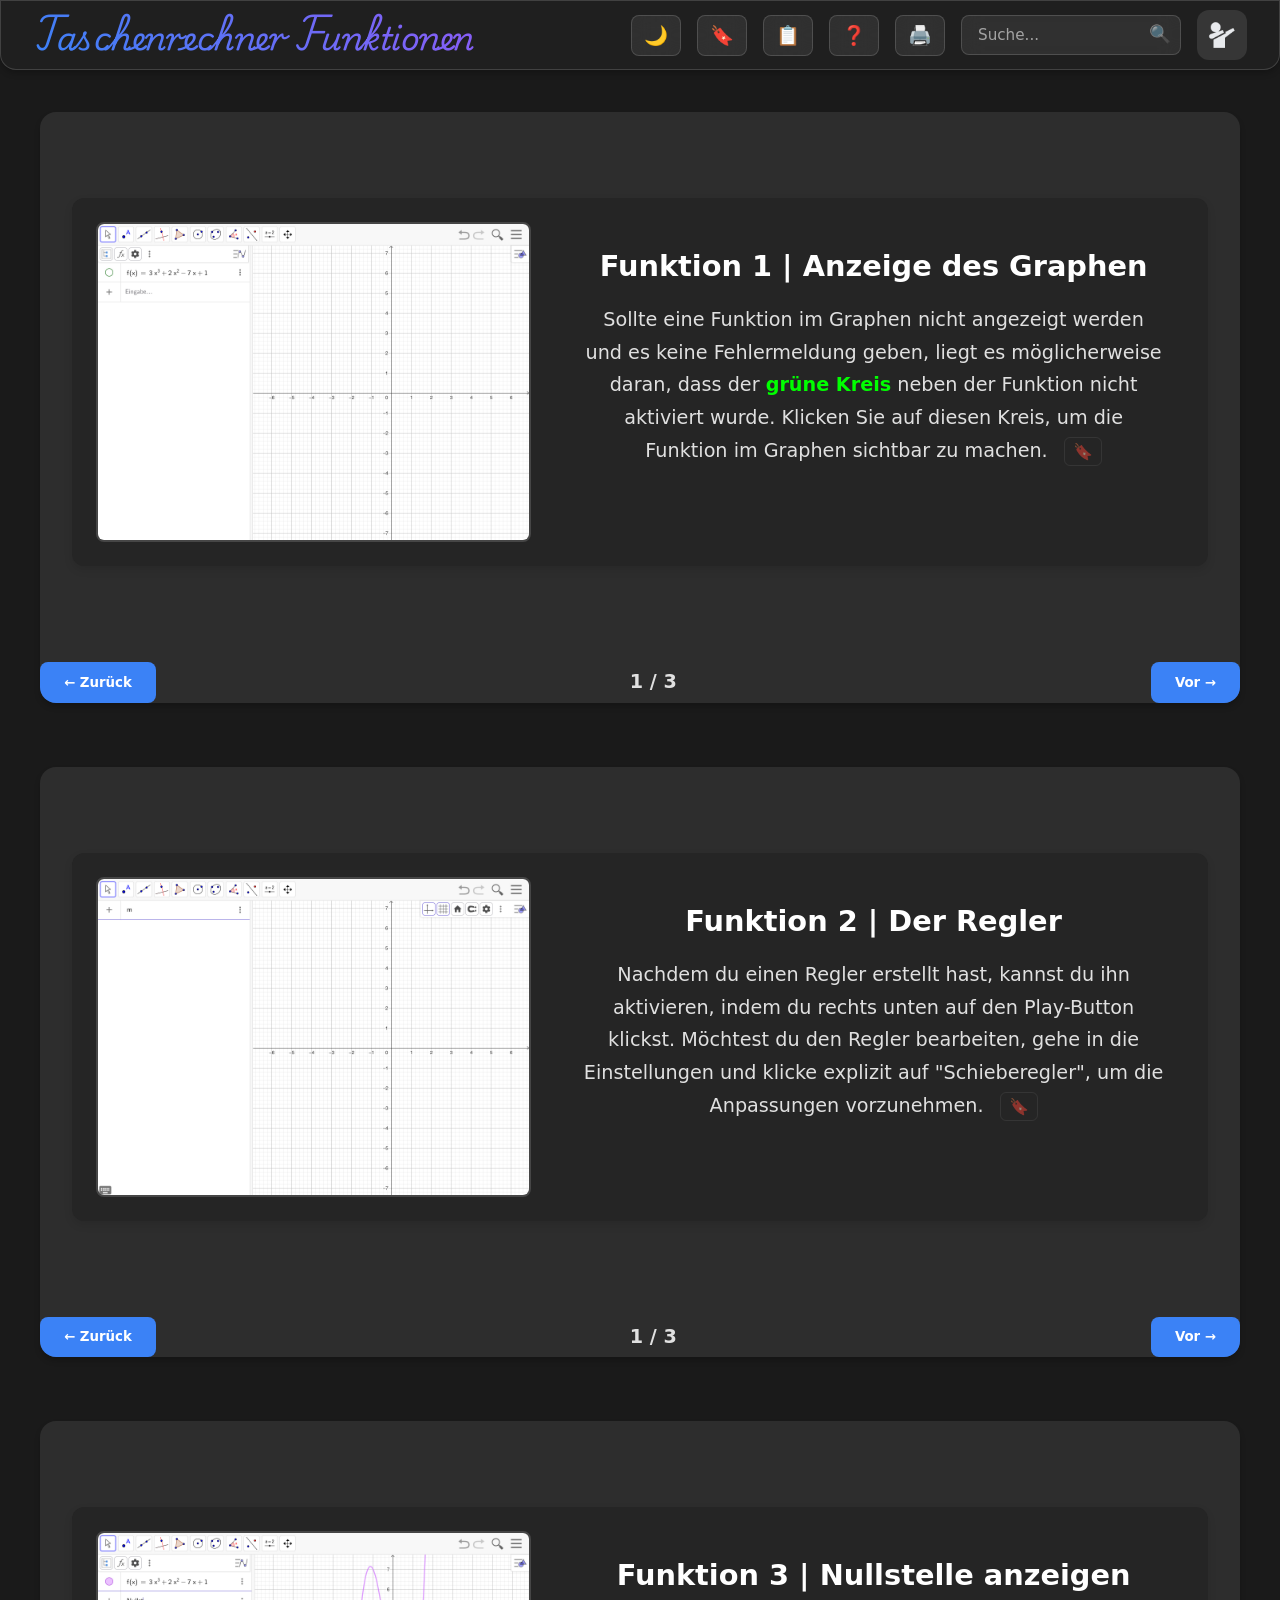
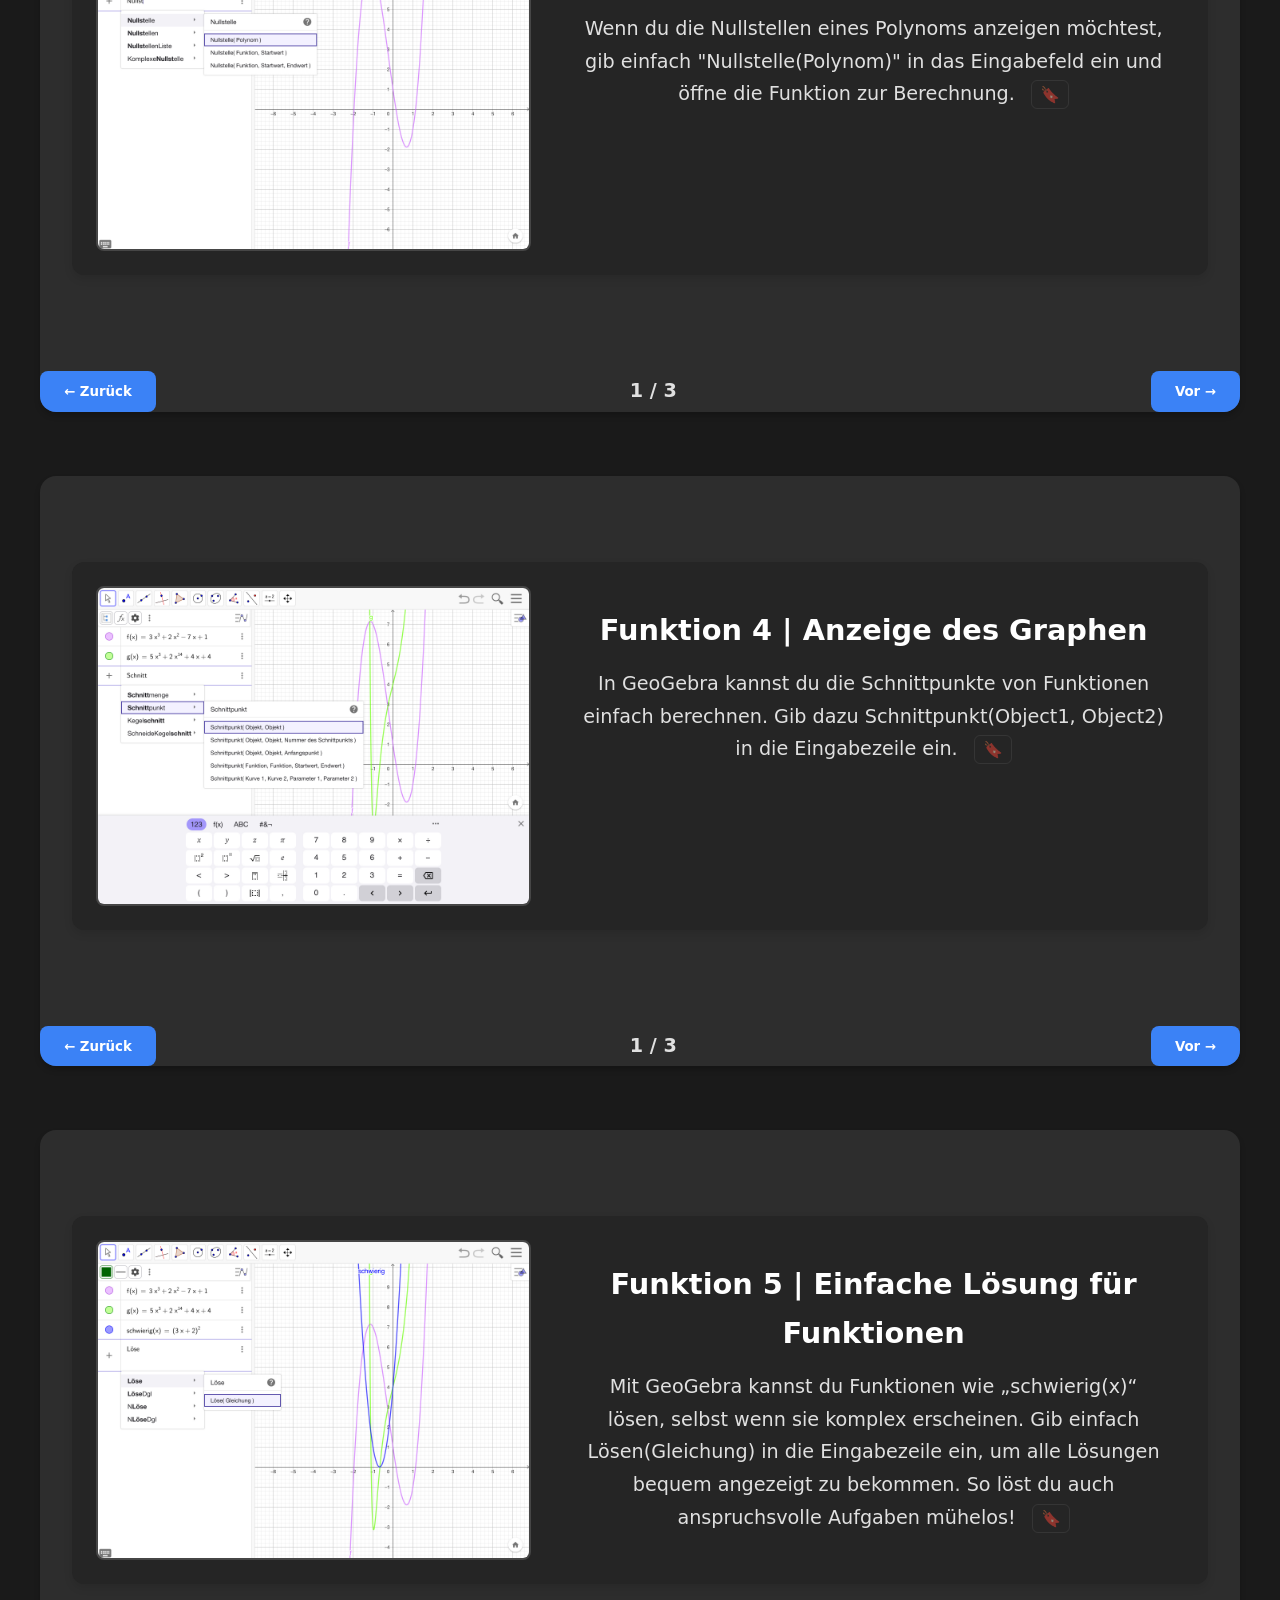
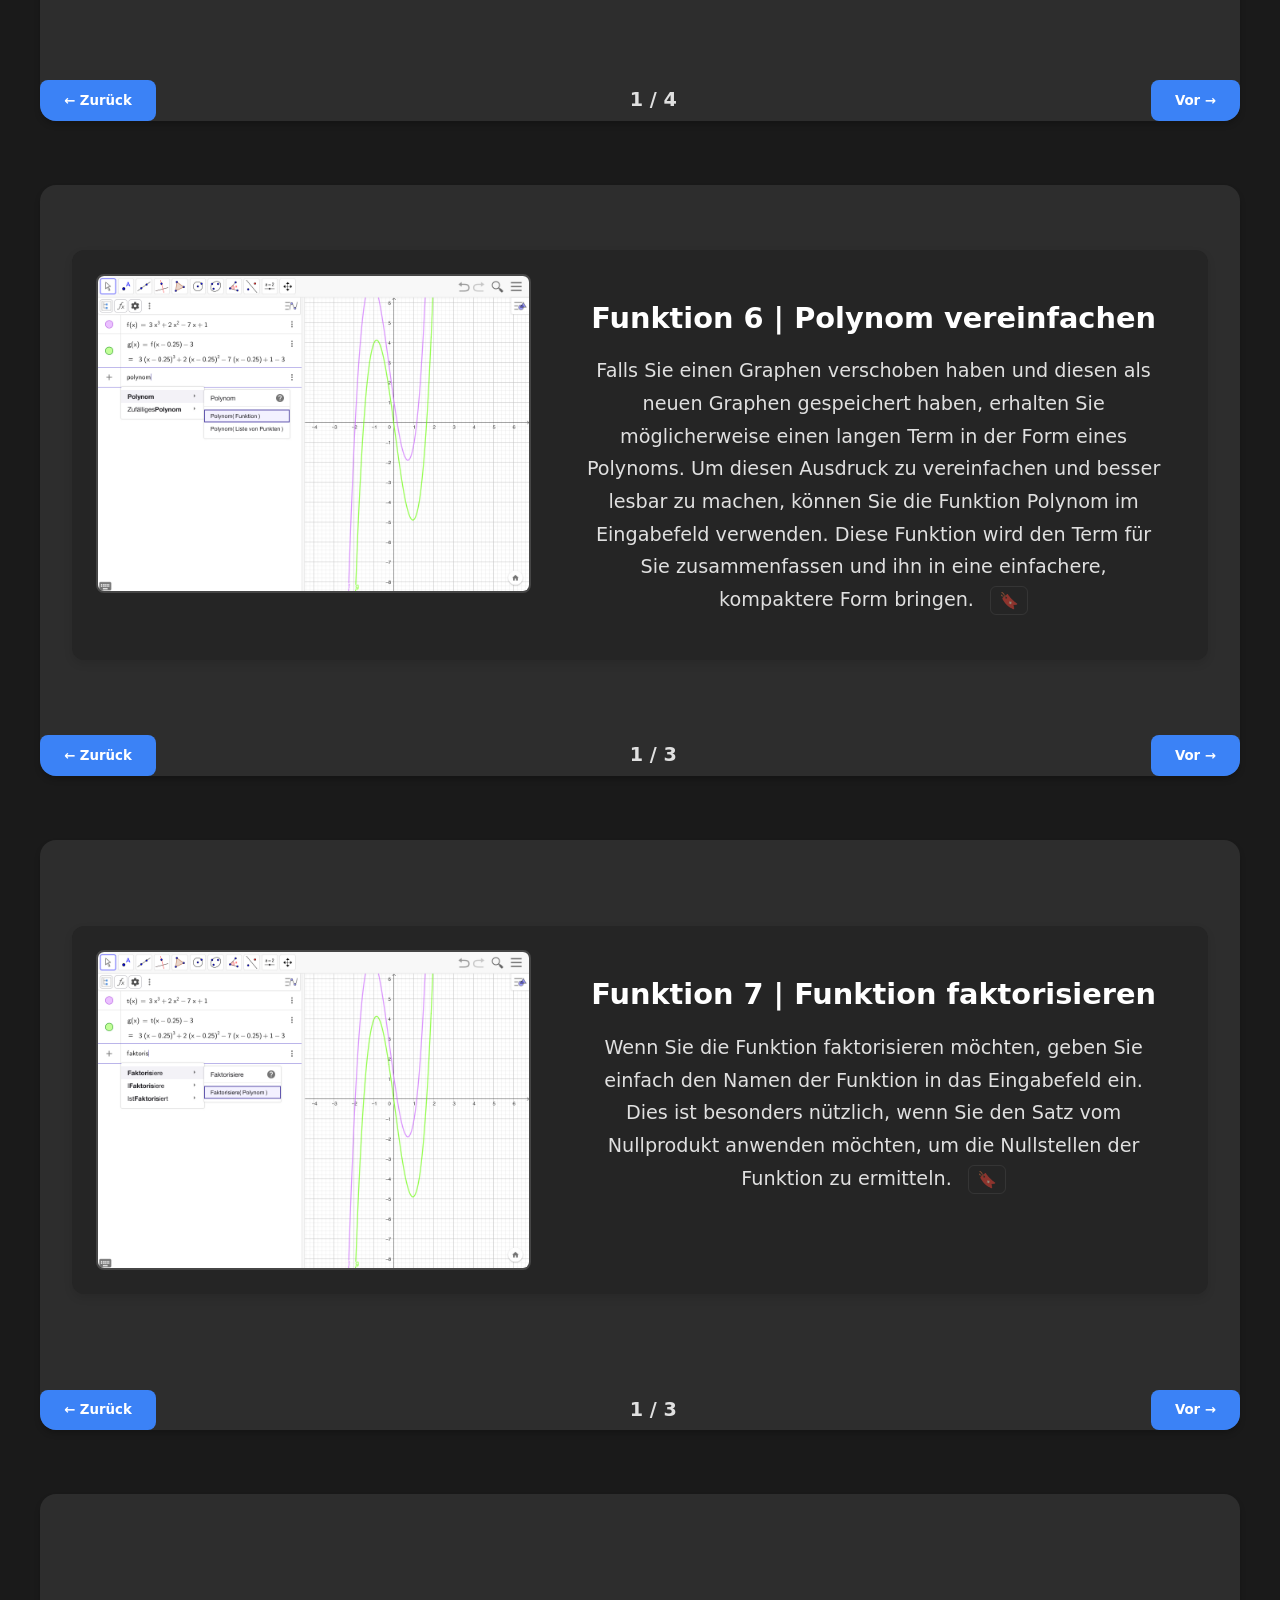
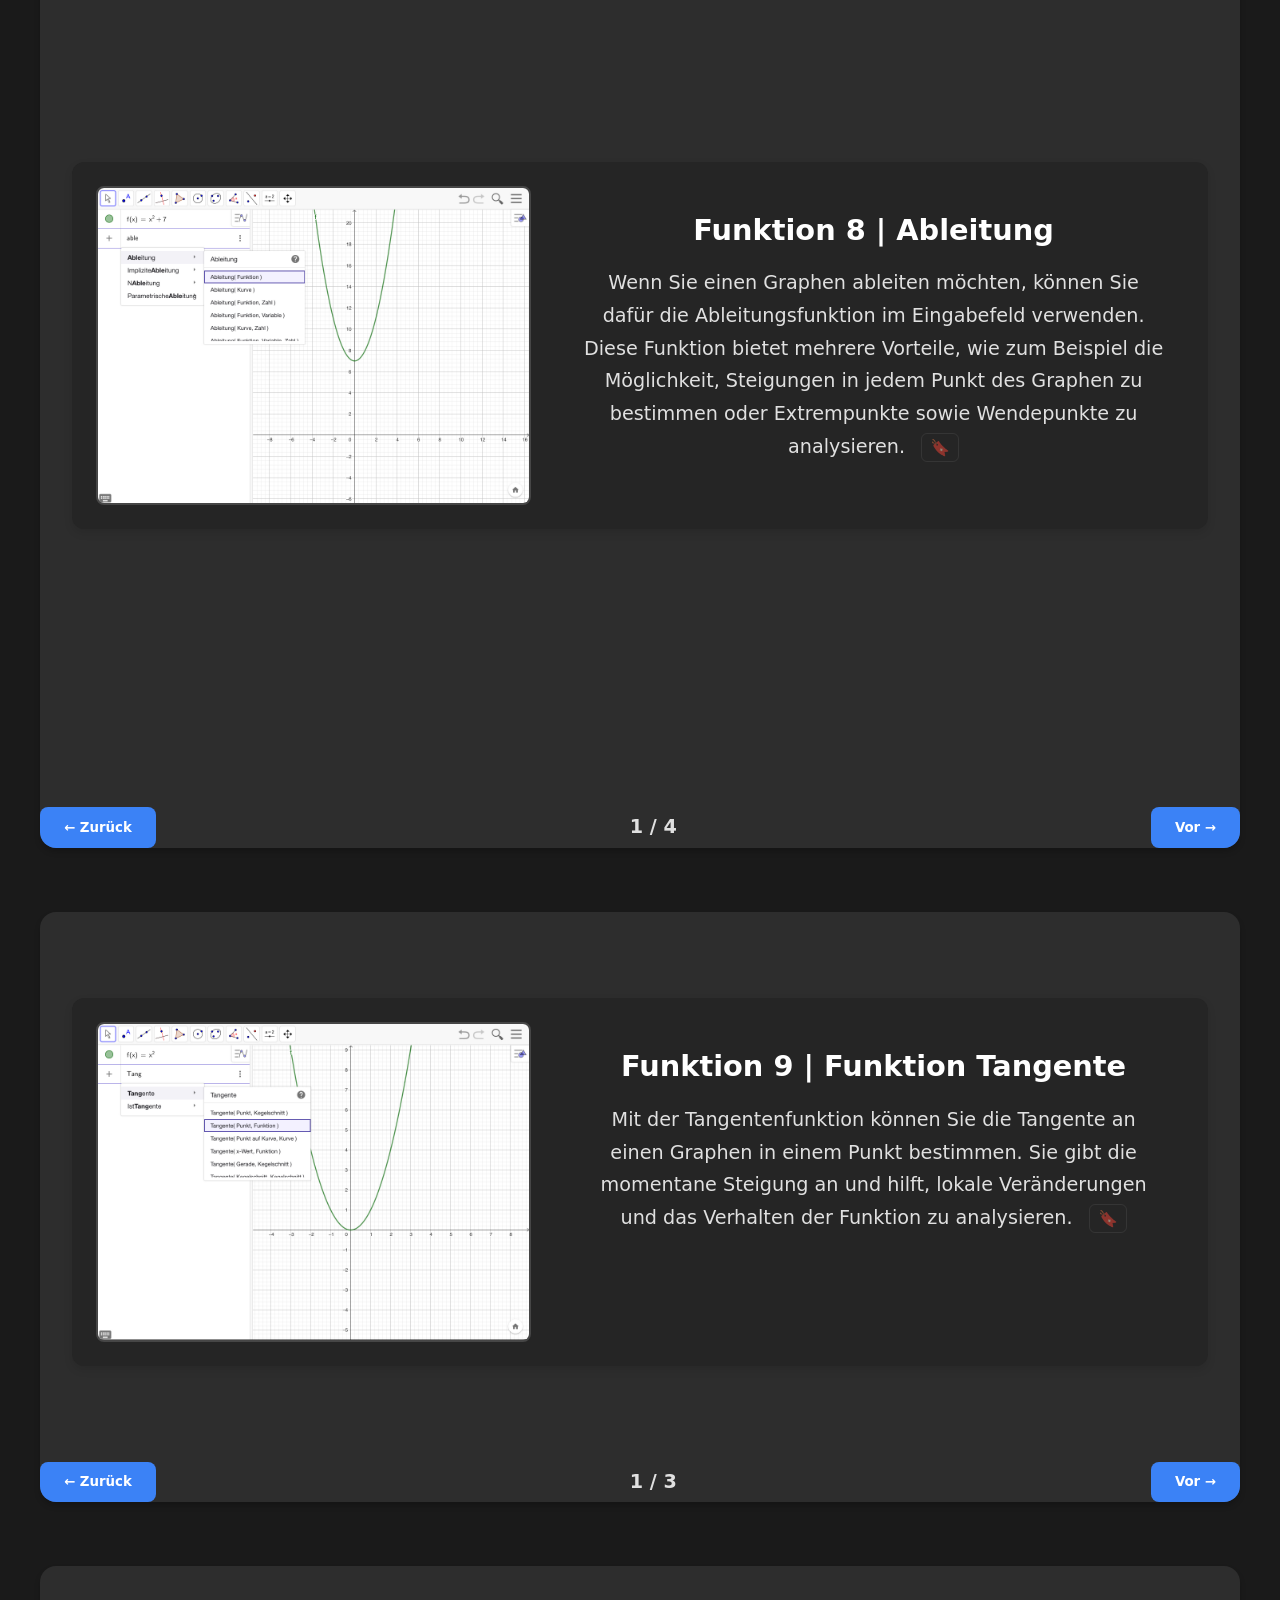
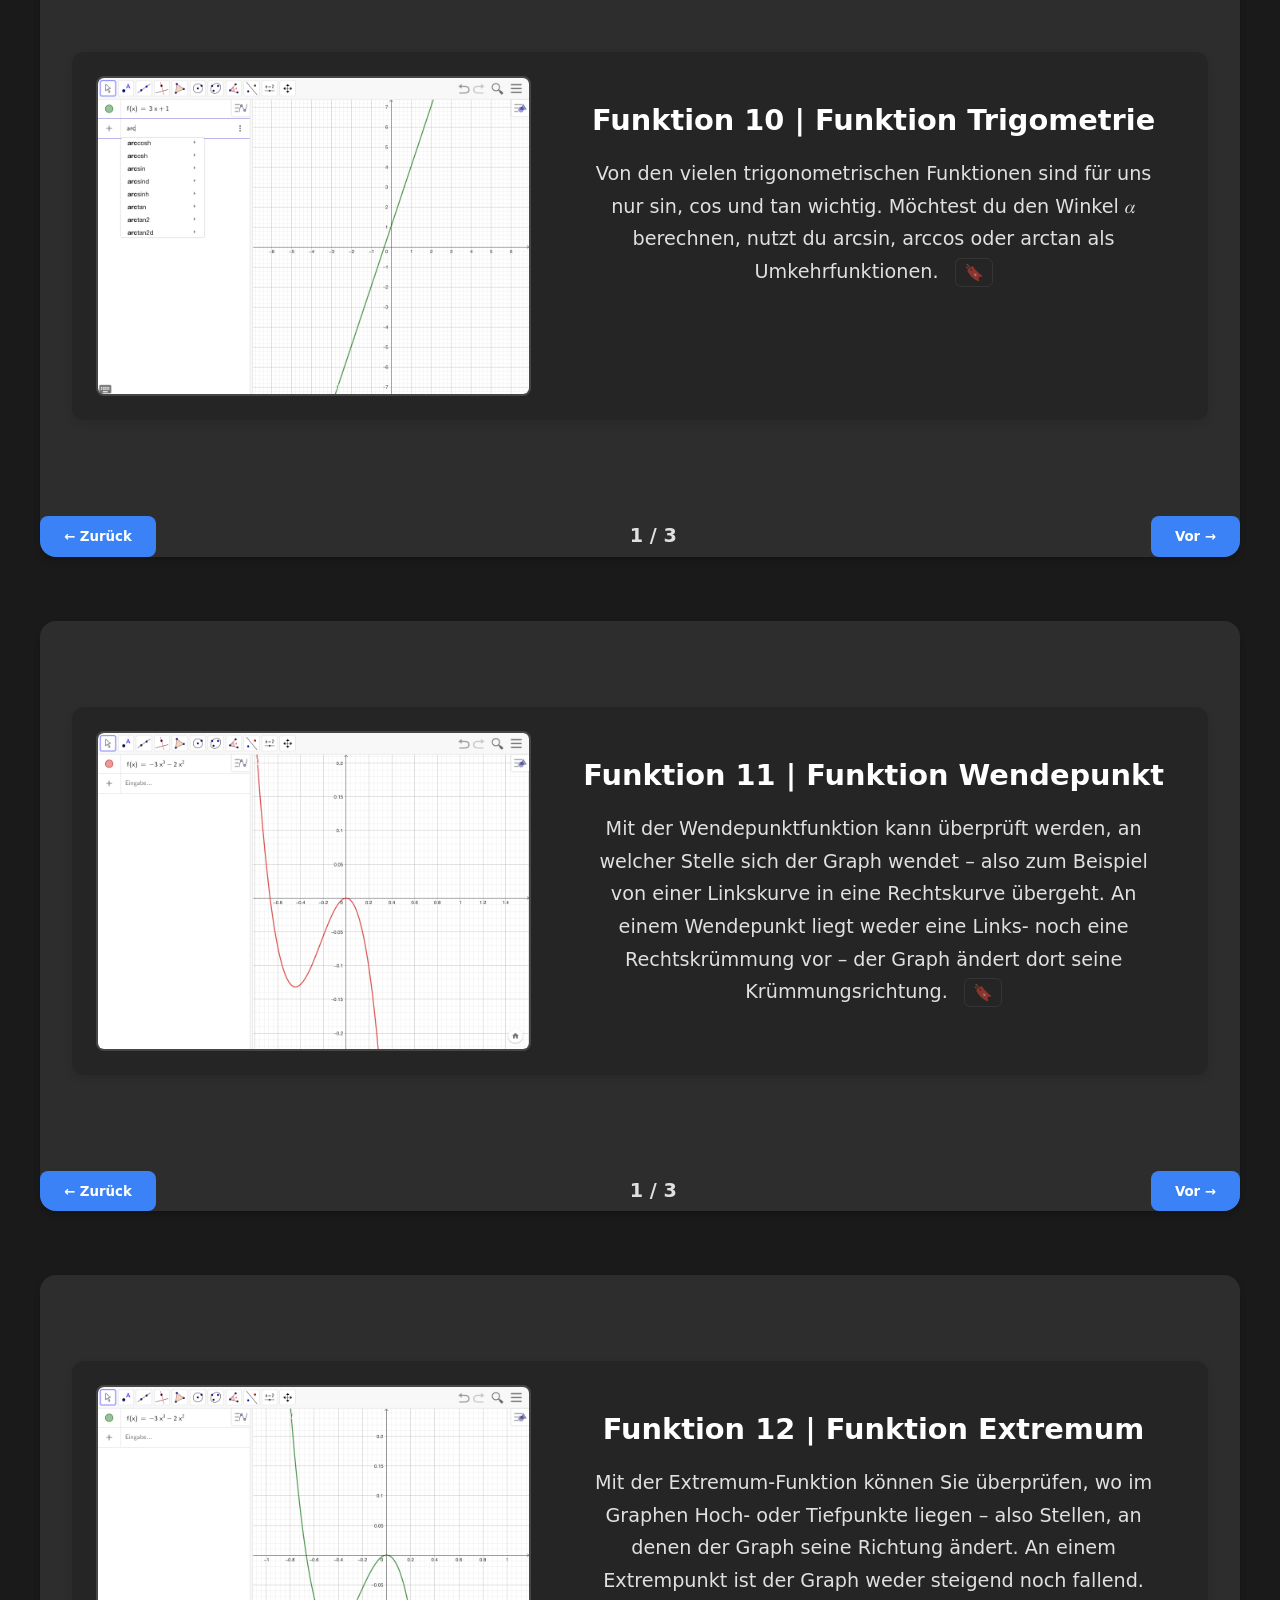
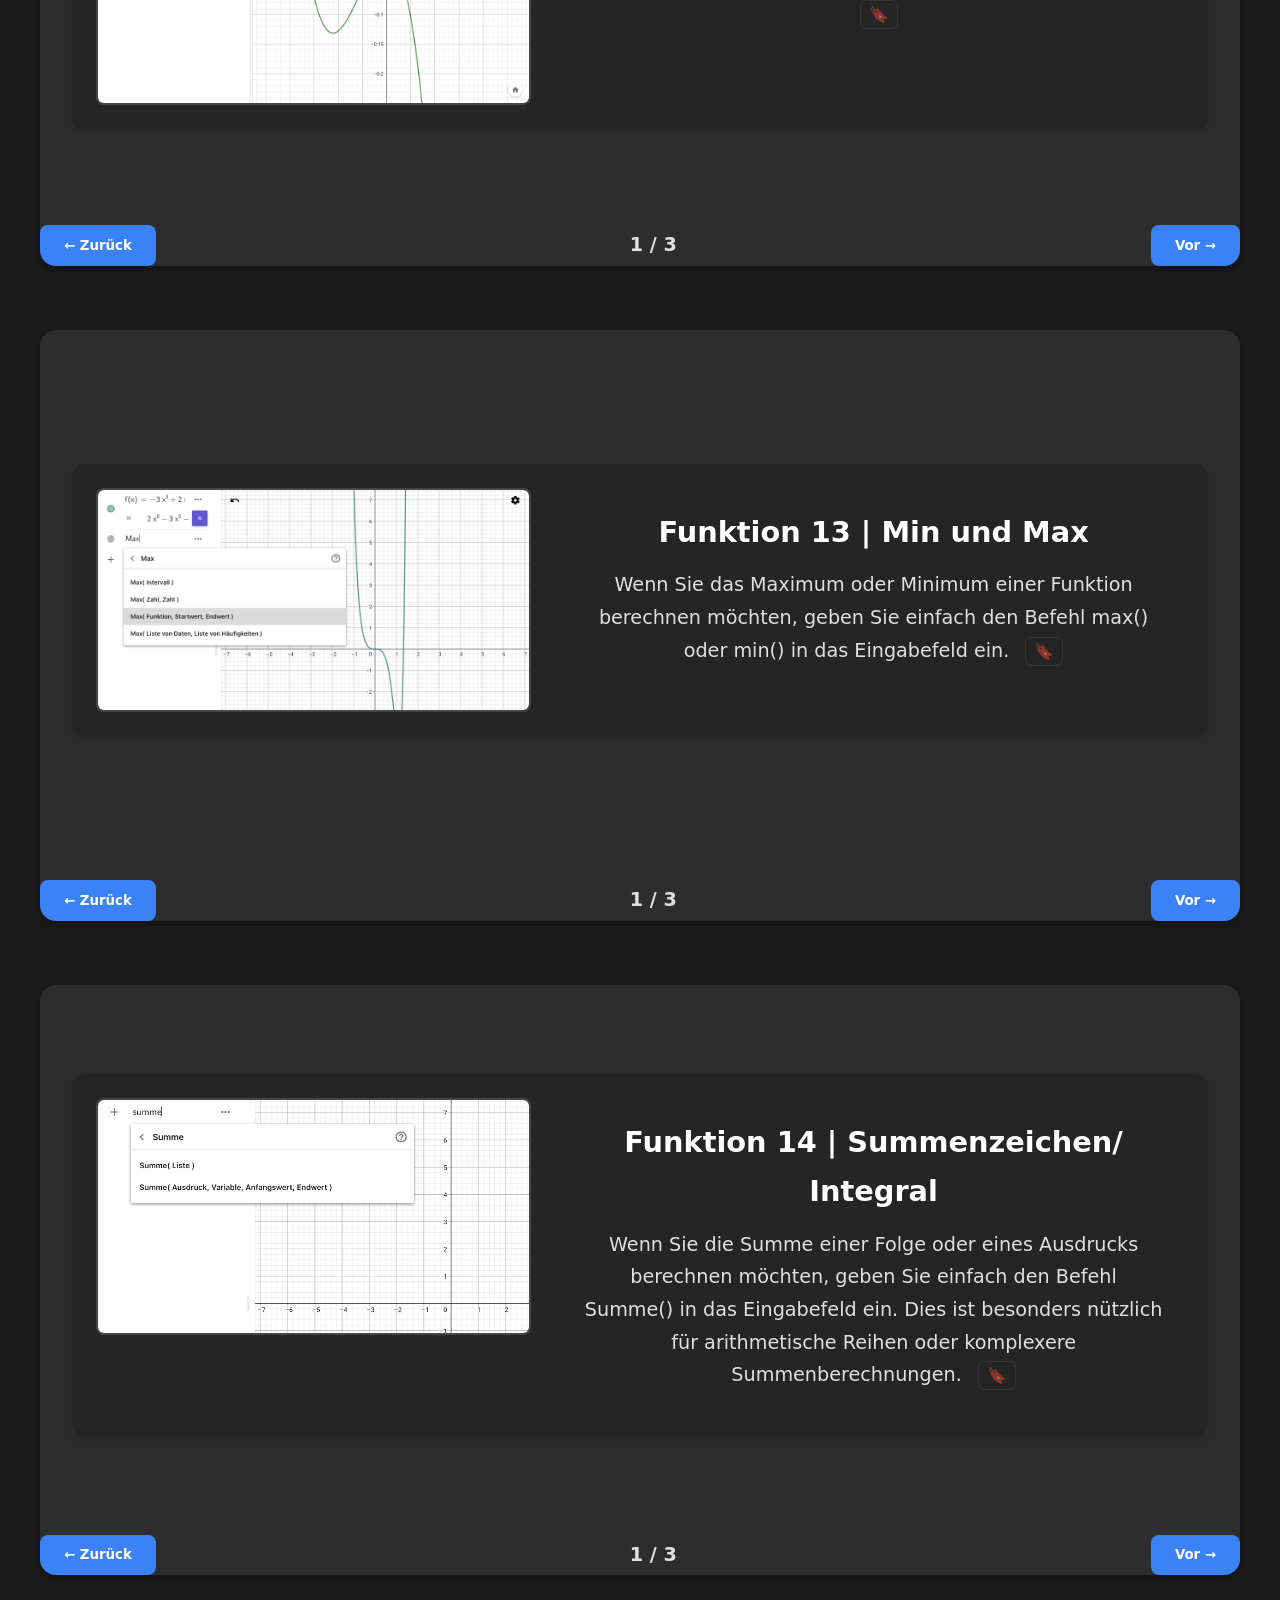
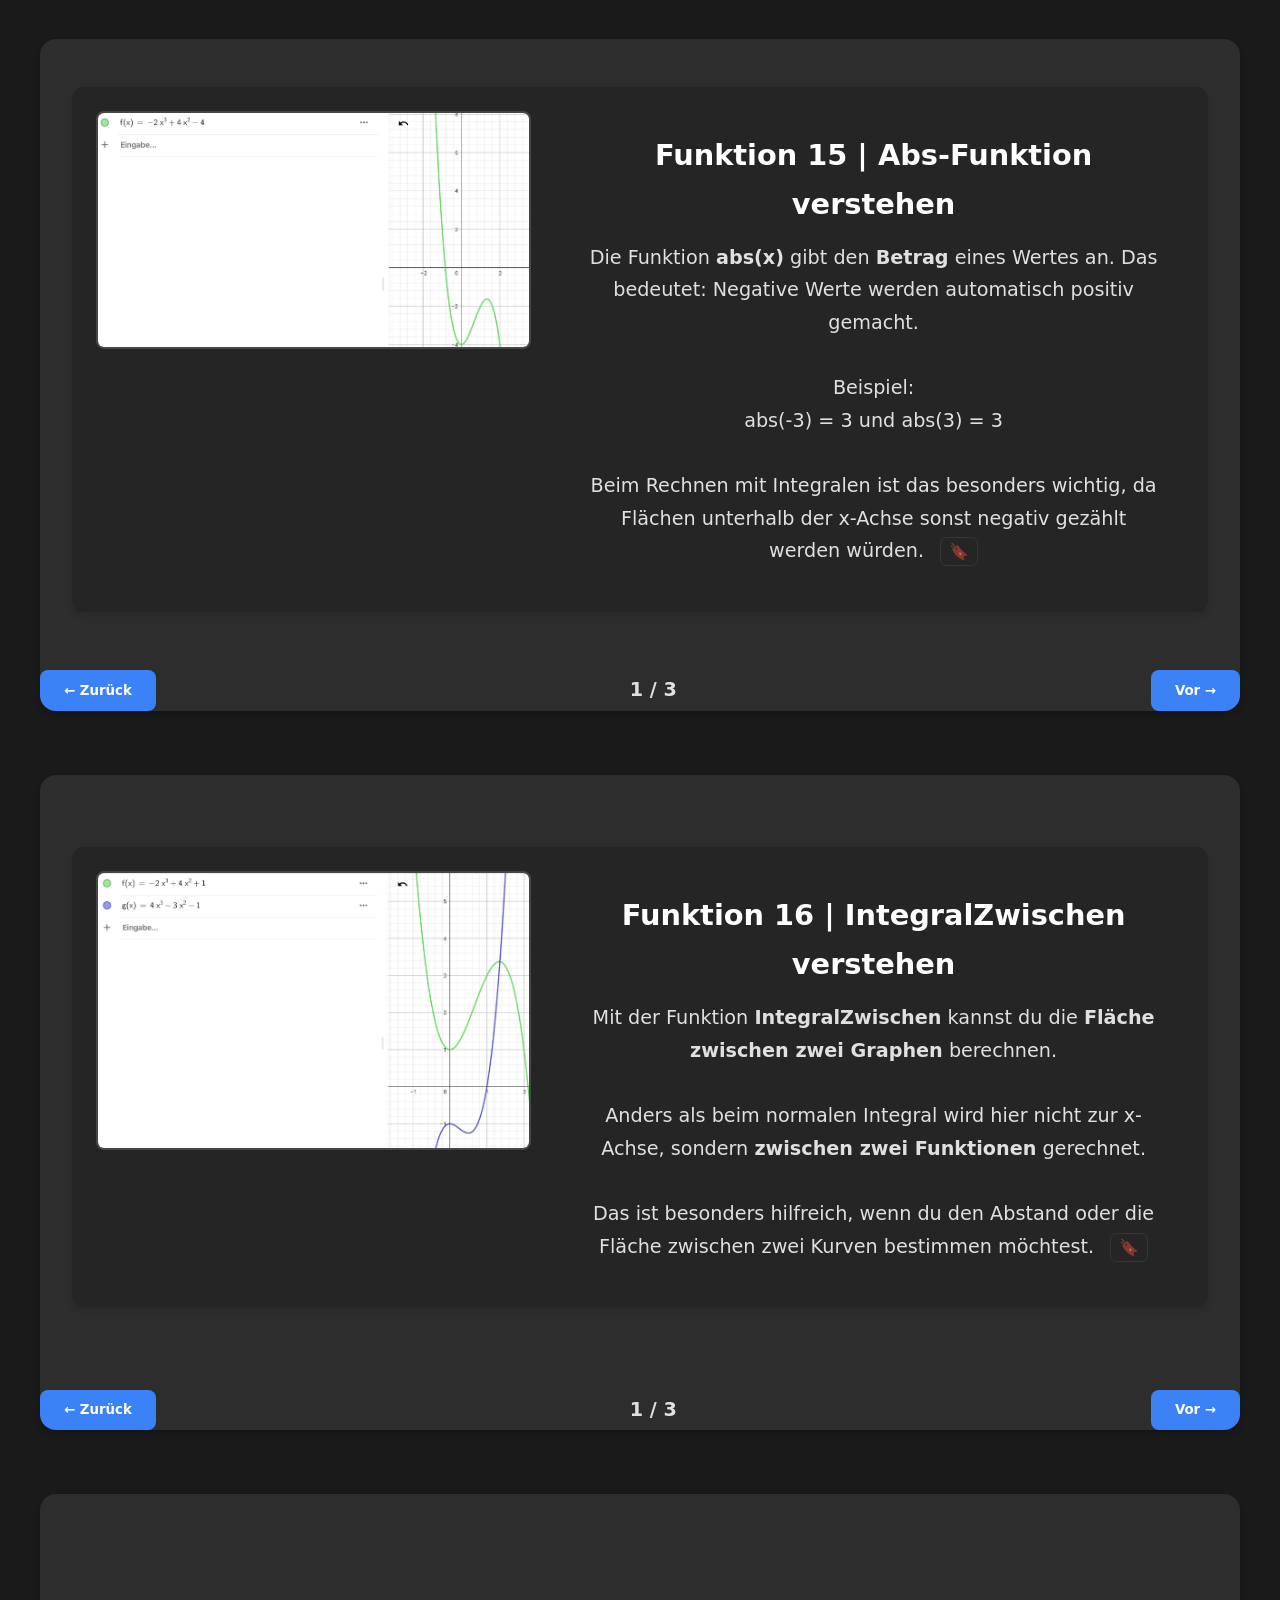
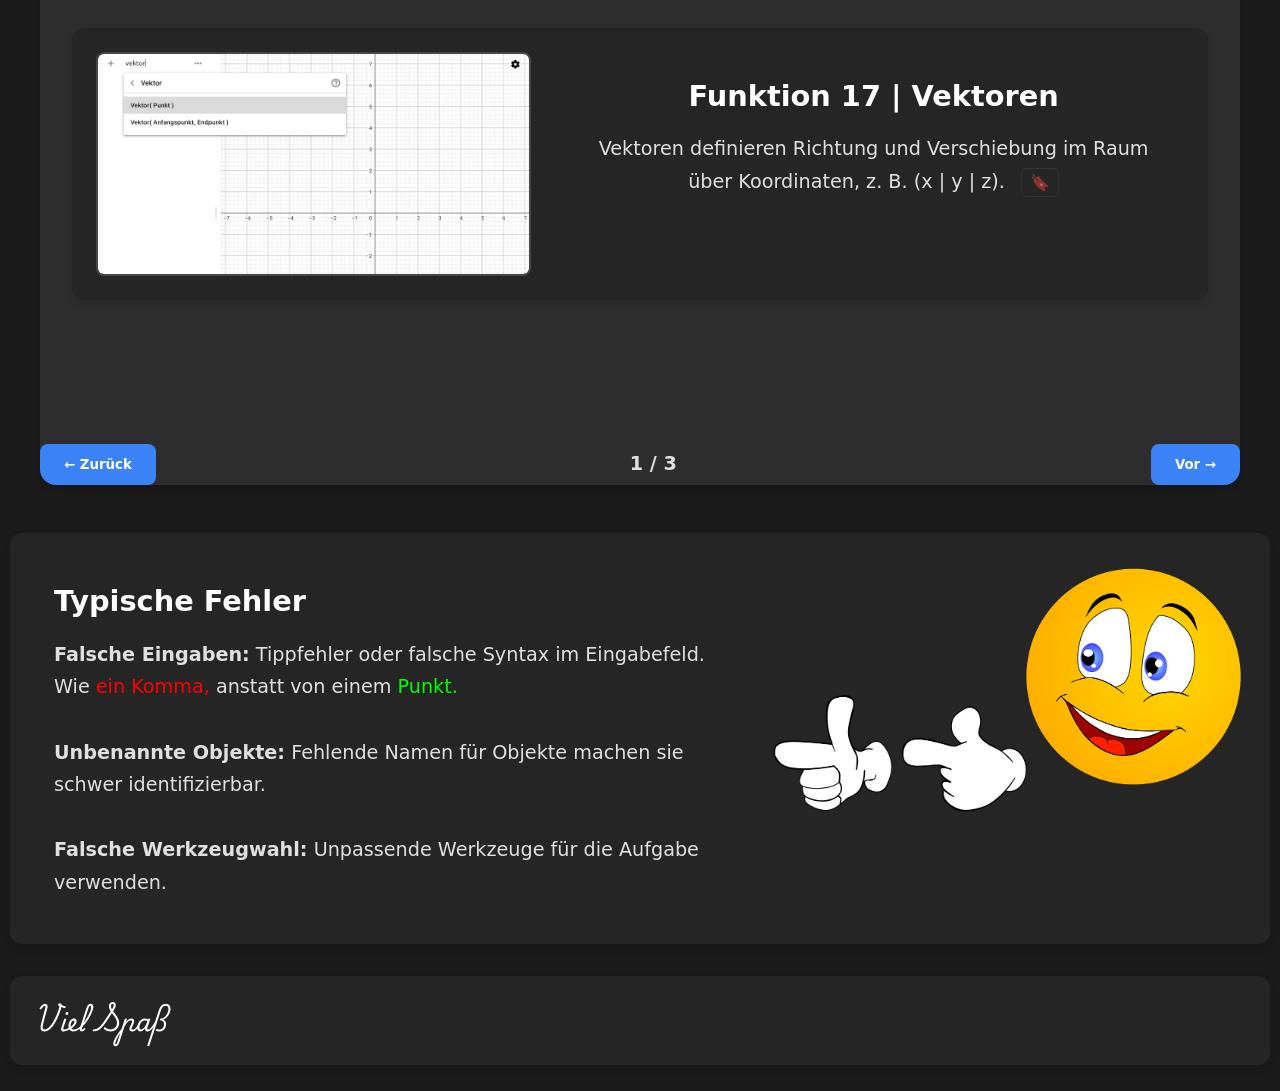
==== commit 2f35b14b: "Füge Vektor-Slider (Funktion 17) hinzu mit 3 Slides" ====
--- a/index.html
+++ b/index.html
@@ -1,1564 +1,1395 @@
 <!doctype html>
 <html lang="de">
-  <head>
-    <meta charset="UTF-8" />
-    <meta name="viewport" content="width=device-width, initial-scale=1.0" />
-    <title>Mathe</title>
-
-    <!-- Style link -->
-    <link rel="stylesheet" href="style.css" />
-
-    <!-- Favicon -->
-    <link rel="icon" href="img/icon.png" type="image/x-icon" />
-
-    <!-- Tracking -->
-    <script
-      defer
-      src="https://cloud.umami.is/script.js"
-      data-website-id="58267c01-482f-491c-8458-2880055b6caf"
-    ></script>
-
-    <!-- Script link -->
-    <script src="script.js" defer></script>
-  </head>
-
-  <body>
-    <header>
-      <h1>Taschenrechner Funktionen</h1>
-      <div class="header-right">
-        <!-- Dark/Light Mode Toggle -->
-        <button id="themeToggle" class="theme-toggle" title="Dark/Light Mode wechseln" aria-label="Theme wechseln">
-          <span class="theme-icon">🌙</span>
-        </button>
-        
-        <!-- Bookmark Button -->
-        <button id="bookmarkBtn" class="header-icon-btn" title="Lesezeichen" aria-label="Lesezeichen öffnen">
-          🔖
-        </button>
-        
-        <!-- Inhaltsverzeichnis Button -->
-        <button id="tocBtn" class="header-icon-btn" title="Inhaltsverzeichnis" aria-label="Inhaltsverzeichnis öffnen">
-          📋
-        </button>
-        
-        <!-- Quiz Button -->
-        <button id="quizBtn" class="header-icon-btn" title="Quiz starten" aria-label="Quiz starten">
-          ❓
-        </button>
-        
-        <!-- Print Button -->
-        <button id="printBtn" class="header-icon-btn" title="Als PDF drucken" aria-label="Seite drucken">
-          🖨️
-        </button>
-        
-        <div class="search-container">
-          <div class="search-input-wrapper">
-            <input type="text" id="searchInput" placeholder="Suche..." onkeyup="searchFunctions()" autocomplete="off" />
-            <span class="search-icon" onclick="searchFunctions()">&#128269;</span>
-            <div id="searchSuggestions" class="search-suggestions" style="display: none;"></div>
-          </div>
-          <div id="searchResults" class="search-results" style="display: none;"></div>
-        </div>
-        <img
-          src="img/taunt.png"
-          alt="taunt"
-          loading="lazy"
-          onclick="overlayRules()"
-        />
-      </div>
-    </header>
-
-    <!-- Zurück-nach-oben Button -->
-    <button id="scrollTopBtn" class="scroll-top-btn" title="Nach oben scrollen" aria-label="Nach oben scrollen">
-      ↑
-    </button>
-
-    <main>
+
+<head>
+  <meta charset="UTF-8" />
+  <meta name="viewport" content="width=device-width, initial-scale=1.0" />
+  <title>Mathe</title>
+
+  <!-- Style link -->
+  <link rel="stylesheet" href="style.css" />
+
+  <!-- Favicon -->
+  <link rel="icon" href="img/icon.png" type="image/x-icon" />
+
+  <!-- Tracking -->
+  <script defer src="https://cloud.umami.is/script.js" data-website-id="58267c01-482f-491c-8458-2880055b6caf"></script>
+
+  <!-- Script link -->
+  <script src="script.js" defer></script>
+</head>
+
+<body>
+  <header>
+    <h1>Taschenrechner Funktionen</h1>
+    <div class="header-right">
+      <!-- Dark/Light Mode Toggle -->
+      <button id="themeToggle" class="theme-toggle" title="Dark/Light Mode wechseln" aria-label="Theme wechseln">
+        <span class="theme-icon">🌙</span>
+      </button>
+
+      <!-- Bookmark Button -->
+      <button id="bookmarkBtn" class="header-icon-btn" title="Lesezeichen" aria-label="Lesezeichen öffnen">
+        🔖
+      </button>
+
+      <!-- Inhaltsverzeichnis Button -->
+      <button id="tocBtn" class="header-icon-btn" title="Inhaltsverzeichnis" aria-label="Inhaltsverzeichnis öffnen">
+        📋
+      </button>
+
+      <!-- Quiz Button -->
+      <button id="quizBtn" class="header-icon-btn" title="Quiz starten" aria-label="Quiz starten">
+        ❓
+      </button>
+
+      <!-- Print Button -->
+      <button id="printBtn" class="header-icon-btn" title="Als PDF drucken" aria-label="Seite drucken">
+        🖨️
+      </button>
+
+      <div class="search-container">
+        <div class="search-input-wrapper">
+          <input type="text" id="searchInput" placeholder="Suche..." onkeyup="searchFunctions()" autocomplete="off" />
+          <span class="search-icon" onclick="searchFunctions()">&#128269;</span>
+          <div id="searchSuggestions" class="search-suggestions" style="display: none;"></div>
+        </div>
+        <div id="searchResults" class="search-results" style="display: none;"></div>
+      </div>
+      <img src="img/taunt.png" alt="taunt" loading="lazy" onclick="overlayRules()" />
+    </div>
+  </header>
+
+  <!-- Zurück-nach-oben Button -->
+  <button id="scrollTopBtn" class="scroll-top-btn" title="Nach oben scrollen" aria-label="Nach oben scrollen">
+    ↑
+  </button>
+
+  <main>
+    <section class="content">
       <section class="content">
-        <section class="content">
-          <!-- Funktion 1 Slider -->
-          <div class="slider" data-rule="funktion1" id="slider1">
-            <div class="slides" data-current-index="0">
-              <!-- Slide 1 -->
-              <div class="slide">
-                <div class="image-text-wrapper">
-                  <img
-                    src="img/geoStart.jpeg"
-                    alt="Beschreibung des Bildes"
-                    onclick="openOverlay(this)"
-                    loading="lazy"
-                  />
-                  <div class="text">
-                    <h2>Funktion 1 | Anzeige des Graphen</h2>
+        <!-- Funktion 1 Slider -->
+        <div class="slider" data-rule="funktion1" id="slider1">
+          <div class="slides" data-current-index="0">
+            <!-- Slide 1 -->
+            <div class="slide">
+              <div class="image-text-wrapper">
+                <img src="img/geoStart.jpeg" alt="Beschreibung des Bildes" onclick="openOverlay(this)" loading="lazy" />
+                <div class="text">
+                  <h2>Funktion 1 | Anzeige des Graphen</h2>
+                  <p>
+                    Sollte eine Funktion im Graphen nicht angezeigt werden und
+                    es keine Fehlermeldung geben, liegt es möglicherweise
+                    daran, dass der
+                    <span style="color: #00ff00; font-weight: 600">
+                      grüne Kreis</span>
+                    neben der Funktion nicht aktiviert wurde. Klicken Sie auf
+                    diesen Kreis, um die Funktion im Graphen sichtbar zu
+                    machen.
+                    <button class="bookmark-slider-btn" onclick="addBookmark(1)" title="Lesezeichen setzen">🔖</button>
+                  </p>
+                </div>
+              </div>
+            </div>
+            <!-- Slide 2 -->
+            <div class="slide">
+              <div class="image-text-wrapper reverse">
+                <div class="text">
+                  <h2>Funktion 1 | Graphenansicht anpassen</h2>
+                  <p>
+                    Um die Farbe des Graphen anzupassen, klicken Sie auf die
+                    drei Punkte neben der gewünschten Funktion. Wählen Sie
+                    anschließend 'Einstellungen' aus. Dort können Sie die
+                    Farbe und weitere Darstellungsoptionen, wie Linienstil
+                    oder Dicke, individuell anpassen.
+                    <button class="bookmark-slider-btn" onclick="addBookmark(1)" title="Lesezeichen setzen">🔖</button>
+                  </p>
+                </div>
+                <img src="img/geoStart2.jpeg" alt="Beschreibung des Bildes" onclick="openOverlay(this)"
+                  loading="lazy" />
+              </div>
+            </div>
+            <!-- Slide 3 -->
+            <div class="slide">
+              <div class="image-text-wrapper">
+                <img src="img/geoStart3.jpeg" alt="Beschreibung des Bildes" onclick="openOverlay(this)"
+                  loading="lazy" />
+                <div class="text">
+                  <h2>Funktion 1 | Graphen Einstellungen</h2>
+                  <p>
+                    In den Einstellungen können Sie die Dicke, Farbe und
+                    andere Eigenschaften des Graphen nach Belieben anpassen,
+                    um das
+                    <span class="rainbow-text">gewünschte Aussehen </span>
+                    zu erzielen.
+                    <button class="bookmark-slider-btn" onclick="addBookmark(1)" title="Lesezeichen setzen">🔖</button>
+                  </p>
+                </div>
+              </div>
+            </div>
+          </div>
+          <div class="controls">
+            <button onclick="prevSlide(this)">&#8592; Zurück</button>
+            <span class="slide-indicator">1 / 3</span>
+            <button onclick="nextSlide(this)">Vor &#8594;</button>
+          </div>
+        </div>
+
+        <!-- Funktion 2 Slider -->
+        <div class="slider" data-rule="funktion2" id="slider2">
+          <div class="slides" data-current-index="0">
+            <!-- Slide 1 -->
+            <div class="slide">
+              <div class="image-text-wrapper">
+                <img src="img/geoSteigung.jpeg" alt="Beschreibung des Bildes" onclick="openOverlay(this)"
+                  loading="lazy" />
+                <div class="text">
+                  <h2>Funktion 2 | Der Regler</h2>
+                  <p>
+                    Nachdem du einen Regler erstellt hast, kannst du ihn
+                    aktivieren, indem du rechts unten auf den Play-Button
+                    klickst. Möchtest du den Regler bearbeiten, gehe in die
+                    Einstellungen und klicke explizit auf "Schieberegler", um
+                    die Anpassungen vorzunehmen.
+                    <button class="bookmark-slider-btn" onclick="addBookmark(2)" title="Lesezeichen setzen">🔖</button>
+                  </p>
+                </div>
+              </div>
+            </div>
+            <!-- Slide 2 -->
+            <div class="slide">
+              <div class="image-text-wrapper reverse">
+                <div class="text">
+                  <h2>Funktion 2 | Regler aktivieren und bearbeiten</h2>
+                  <p>
+                    Nachdem du einen Regler erstellt hast, kannst du ihn
+                    aktivieren, indem du rechts unten auf den Play-Button
+                    klickst. Möchtest du den Regler bearbeiten, gehe in die
+                    Einstellungen und klicke explizit auf "Schieberegler", um
+                    die Anpassungen vorzunehmen.
+                    <button class="bookmark-slider-btn" onclick="addBookmark(2)" title="Lesezeichen setzen">🔖</button>
+                  </p>
+                </div>
+                <img src="img/geoSteigung2.jpeg" alt="Beschreibung des Bildes" onclick="openOverlay(this)"
+                  loading="lazy" />
+              </div>
+            </div>
+            <!-- Slide 3 -->
+            <div class="slide">
+              <div class="image-text-wrapper">
+                <img src="img/geoSteigung3.jpeg" alt="Beschreibung des Bildes" onclick="openOverlay(this)"
+                  loading="lazy" />
+                <div class="text">
+                  <h2>Funktion 2 | Einstellungen anpassen</h2>
+                  <p>
+                    In den Einstellungen kannst du verschiedene Parameter wie
+                    die Schrittweite, den minimalen und maximalen Wert sowie
+                    die Geschwindigkeit des Reglers anpassen. So kannst du den
+                    Regler ganz nach deinen Bedürfnissen gestalten.
+                    <button class="bookmark-slider-btn" onclick="addBookmark(2)" title="Lesezeichen setzen">🔖</button>
+                  </p>
+                </div>
+              </div>
+            </div>
+          </div>
+          <div class="controls">
+            <button onclick="prevSlide(this)">&#8592; Zurück</button>
+            <span class="slide-indicator">1 / 3</span>
+            <button onclick="nextSlide(this)">Vor &#8594;</button>
+          </div>
+        </div>
+
+        <!-- Funktion 3 Slider -->
+        <div class="slider" data-rule="funktion1" id="slider3">
+          <div class="slides" data-current-index="0">
+            <!-- Slide 1 -->
+            <div class="slide">
+              <div class="image-text-wrapper">
+                <img src="img/geoNullstelle.jpeg" alt="Beschreibung des Bildes" onclick="openOverlay(this)"
+                  loading="lazy" />
+                <div class="text">
+                  <h2>Funktion 3 | Nullstelle anzeigen</h2>
+                  <p>
+                    Wenn du die Nullstellen eines Polynoms anzeigen möchtest,
+                    gib einfach "Nullstelle(Polynom)" in das Eingabefeld ein
+                    und öffne die Funktion zur Berechnung.
+                    <button class="bookmark-slider-btn" onclick="addBookmark(3)" title="Lesezeichen setzen">🔖</button>
+                  </p>
+                </div>
+              </div>
+            </div>
+            <!-- Slide 2 -->
+            <div class="slide">
+              <div class="image-text-wrapper reverse">
+                <div class="text">
+                  <h2>Funktion 3 | Nullstellenberechnung</h2>
+                  <p>
+                    Nun gib den Namen deiner Funktion (in diesem Fall f) in
+                    die Klammern der Funktion "Nullstelle" ein, um die
+                    Nullstellen deines Graphen anzuzeigen.
+                    <button class="bookmark-slider-btn" onclick="addBookmark(3)" title="Lesezeichen setzen">🔖</button>
+                  </p>
+                </div>
+                <img src="img/geoNullstelle2.jpeg" alt="Beschreibung des Bildes" onclick="openOverlay(this)"
+                  loading="lazy" />
+              </div>
+            </div>
+            <!-- Slide 3 -->
+            <div class="slide">
+              <div class="image-text-wrapper">
+                <img src="img/geoNullstelle3.jpeg" alt="Beschreibung des Bildes" onclick="openOverlay(this)"
+                  loading="lazy" />
+                <div class="text">
+                  <h2>Funktion 3 | Erwartetes Ergebnis</h2>
+                  <p>
+                    Das Ergebnis zeigt dann eine Auflistung der Nullstellen,
+                    die der Funktion zugeordnet sind. Diese erscheinen als
+                    Werte auf der x-Achse, wo der Graph die Null schneidet.
+                    <button class="bookmark-slider-btn" onclick="addBookmark(3)" title="Lesezeichen setzen">🔖</button>
+                  </p>
+                </div>
+              </div>
+            </div>
+          </div>
+          <div class="controls">
+            <button onclick="prevSlide(this)">&#8592; Zurück</button>
+            <span class="slide-indicator">1 / 3</span>
+            <button onclick="nextSlide(this)">Vor &#8594;</button>
+          </div>
+        </div>
+
+        <!-- Funktion 4 Slider -->
+        <div class="slider" data-rule="funktion1" id="slider4">
+          <div class="slides" data-current-index="0">
+            <!-- Slide 1 -->
+            <div class="slide">
+              <div class="image-text-wrapper">
+                <img src="img/geoSchnittpunkt.jpeg" alt="Beschreibung des Bildes" onclick="openOverlay(this)"
+                  loading="lazy" />
+                <div class="text">
+                  <h2>Funktion 4 | Anzeige des Graphen</h2>
+                  <p>
+                    In GeoGebra kannst du die Schnittpunkte von Funktionen
+                    einfach berechnen. Gib dazu Schnittpunkt(Object1, Object2)
+                    in die Eingabezeile ein.
+                    <button class="bookmark-slider-btn" onclick="addBookmark(4)" title="Lesezeichen setzen">🔖</button>
+                  </p>
+                </div>
+              </div>
+            </div>
+            <!-- Slide 2 -->
+            <div class="slide">
+              <div class="image-text-wrapper reverse">
+                <div class="text">
+                  <h2>Funktion 4 | Schnittpunkte finden</h2>
+                  <p>
+                    Gib in GeoGebra Schnittpunkt(f, g) ein, um den
+                    Schnittpunkt der Funktionen f und g zu finden.
+                    <button class="bookmark-slider-btn" onclick="addBookmark(4)" title="Lesezeichen setzen">🔖</button>
+                  </p>
+                </div>
+                <img src="img/geoSchnittpunkt2.jpeg" alt="Beschreibung des Bildes" onclick="openOverlay(this)"
+                  loading="lazy" />
+              </div>
+            </div>
+            <!-- Slide 3 -->
+            <div class="slide">
+              <div class="image-text-wrapper">
+                <img src="img/geoSchnittpunkt3.jpeg" alt="Beschreibung des Bildes" onclick="openOverlay(this)"
+                  loading="lazy" />
+                <div class="text">
+                  <h2>Funktion 4 | Schnittpunkte anzeigen</h2>
+                  <p>
+                    Nachdem du Schnittpunkt(f, g) eingegeben hast, drücke
+                    Enter. Alle Schnittpunkte der Funktionen f und g werden
+                    dann angezeigt
+                    <button class="bookmark-slider-btn" onclick="addBookmark(4)" title="Lesezeichen setzen">🔖</button>
+                  </p>
+                </div>
+              </div>
+            </div>
+          </div>
+          <div class="controls">
+            <button onclick="prevSlide(this)">&#8592; Zurück</button>
+            <span class="slide-indicator">1 / 3</span>
+            <button onclick="nextSlide(this)">Vor &#8594;</button>
+          </div>
+        </div>
+
+        <!-- Funktion 5 Slider -->
+        <div class="slider" data-rule="funktion1" id="slider5">
+          <div class="slides" data-current-index="0">
+            <!-- Slide 1 -->
+            <div class="slide">
+              <div class="image-text-wrapper">
+                <img src="img/geoLöse.jpeg" alt="Beschreibung des Bildes" onclick="openOverlay(this)" loading="lazy" />
+                <div class="text">
+                  <h2>Funktion 5 | Einfache Lösung für Funktionen</h2>
+                  <p>
+                    Mit GeoGebra kannst du Funktionen wie „schwierig(x)“
+                    lösen, selbst wenn sie komplex erscheinen. Gib einfach
+                    Lösen(Gleichung) in die Eingabezeile ein, um alle Lösungen
+                    bequem angezeigt zu bekommen. So löst du auch
+                    anspruchsvolle Aufgaben mühelos!
+                    <button class="bookmark-slider-btn" onclick="addBookmark(5)" title="Lesezeichen setzen">🔖</button>
+                  </p>
+                </div>
+              </div>
+            </div>
+            <!-- Slide 2 -->
+            <div class="slide">
+              <div class="image-text-wrapper reverse">
+                <div class="text">
+                  <h2>Funktion 5 | Ergebnis runden</h2>
+                  <p>
+                    Hast du deine Lösung erhalten, kannst du diese gerundet
+                    als Dezimalzahl darstellen lassen, indem du auf den lila
+                    Button neben der Lösung klickst.
+                    <button class="bookmark-slider-btn" onclick="addBookmark(5)" title="Lesezeichen setzen">🔖</button>
+                  </p>
+                </div>
+                <img src="img/geoLöse2.jpeg" alt="Beschreibung des Bildes" onclick="openOverlay(this)" loading="lazy" />
+              </div>
+            </div>
+            <!-- Slide 3 -->
+            <div class="slide">
+              <div class="image-text-wrapper">
+                <img src="img/geoLöse3.jpeg" alt="Beschreibung des Bildes" onclick="openOverlay(this)" loading="lazy" />
+                <div class="text">
+                  <h2>Funktion 5 | Zurück zur Originalanzeige</h2>
+                  <p>
+                    Natürlich kannst du zur ursprünglichen Darstellung
+                    zurückkehren, indem du erneut auf den Button klickst.
+                    <button class="bookmark-slider-btn" onclick="addBookmark(5)" title="Lesezeichen setzen">🔖</button>
+                  </p>
+                </div>
+              </div>
+            </div>
+            <!-- Zusätzlicher Slide: Extra Bild -->
+            <div class="slide">
+              <div class="image-text-wrapper reverse">
+                <div class="text">
+                  <h2>Funktion 5 | Extra Funktionalitäten</h2>
+                  <p>
+                    Auch kompliziertere Rechenaufgaben, wie die folgenden,
+                    sind möglich. Falls eine Aufgabe nicht per Hand gelöst
+                    werden soll, kann man stattdessen den Taschenrechner
+                    verwenden, um sie schnell zu bearbeiten. Wichtig das man
+                    x, z oder y als Variabel verwendet.
+                    <button class="bookmark-slider-btn" onclick="addBookmark(5)" title="Lesezeichen setzen">🔖</button>
+                  </p>
+                </div>
+                <img src="img/geoLöse4.jpg" alt="Zusätzliche Bildbeschreibung" onclick="openOverlay(this)"
+                  loading="lazy" />
+              </div>
+            </div>
+          </div>
+          <div class="controls">
+            <button onclick="prevSlide(this)">&#8592; Zurück</button>
+            <span class="slide-indicator">1 / 4</span>
+            <button onclick="nextSlide(this)">Vor &#8594;</button>
+          </div>
+        </div>
+
+        <!-- Funktion 6 Slider -->
+        <div class="slider" data-rule="funktion1" id="slider6">
+          <div class="slides" data-current-index="0">
+            <!-- Slide 1 -->
+            <div class="slide">
+              <div class="image-text-wrapper">
+                <img src="img/geoPolynom.jpeg" alt="Beschreibung des Bildes" onclick="openOverlay(this)"
+                  loading="lazy" />
+                <div class="text">
+                  <h2>Funktion 6 | Polynom vereinfachen</h2>
+                  <p>
+                    Falls Sie einen Graphen verschoben haben und diesen als
+                    neuen Graphen gespeichert haben, erhalten Sie
+                    möglicherweise einen langen Term in der Form eines
+                    Polynoms. Um diesen Ausdruck zu vereinfachen und besser
+                    lesbar zu machen, können Sie die Funktion Polynom im
+                    Eingabefeld verwenden. Diese Funktion wird den Term für
+                    Sie zusammenfassen und ihn in eine einfachere, kompaktere
+                    Form bringen.
+                    <button class="bookmark-slider-btn" onclick="addBookmark(6)" title="Lesezeichen setzen">🔖</button>
+                  </p>
+                </div>
+              </div>
+            </div>
+            <!-- Slide 2 -->
+            <div class="slide">
+              <div class="image-text-wrapper reverse">
+                <div class="text">
+                  <h2>Funktion 6 | Polynom vereinfachen</h2>
+                  <p>
+                    Geben Sie den Namen der Funktion, die Sie vereinfacht
+                    haben möchten, in das Eingabefeld ein.
+                    <button class="bookmark-slider-btn" onclick="addBookmark(6)" title="Lesezeichen setzen">🔖</button>
+                  </p>
+                </div>
+                <img src="img/geoPolynom2.jpeg" alt="Beschreibung des Bildes" onclick="openOverlay(this)"
+                  loading="lazy" />
+              </div>
+            </div>
+            <!-- Slide 3 -->
+            <div class="slide">
+              <div class="image-text-wrapper">
+                <img src="img/geoPolynom3.jpeg" alt="Beschreibung des Bildes" onclick="openOverlay(this)"
+                  loading="lazy" />
+                <div class="text">
+                  <h2>Funktion 6 | Vereinfachter Term</h2>
+                  <p>
+                    Jetzt haben Sie den vereinfachten Term vor sich, der den
+                    ursprünglichen Ausdruck in eine kompaktere und leichter
+                    verständliche Form umwandelt. Dies macht die weitere
+                    Bearbeitung und Analyse des Graphen wesentlich einfacher.
+                    <button class="bookmark-slider-btn" onclick="addBookmark(6)" title="Lesezeichen setzen">🔖</button>
+                  </p>
+                </div>
+              </div>
+            </div>
+          </div>
+          <div class="controls">
+            <button onclick="prevSlide(this)">&#8592; Zurück</button>
+            <span class="slide-indicator">1 / 3</span>
+            <button onclick="nextSlide(this)">Vor &#8594;</button>
+          </div>
+        </div>
+
+        <!-- Funktion 7 Slider -->
+        <div class="slider" data-rule="funktion1" id="slider7">
+          <div class="slides" data-current-index="0">
+            <!-- Slide 1 -->
+            <div class="slide">
+              <div class="image-text-wrapper">
+                <img src="img/geoFaktorisiere.jpeg" alt="Beschreibung des Bildes" onclick="openOverlay(this)"
+                  loading="lazy" />
+                <div class="text">
+                  <h2>Funktion 7 | Funktion faktorisieren</h2>
+                  <p>
+                    Wenn Sie die Funktion faktorisieren möchten, geben Sie
+                    einfach den Namen der Funktion in das Eingabefeld ein.
+                    Dies ist besonders nützlich, wenn Sie den Satz vom
+                    Nullprodukt anwenden möchten, um die Nullstellen der
+                    Funktion zu ermitteln.
+                    <button class="bookmark-slider-btn" onclick="addBookmark(7)" title="Lesezeichen setzen">🔖</button>
+                  </p>
+                </div>
+              </div>
+            </div>
+            <!-- Slide 2 -->
+            <div class="slide">
+              <div class="image-text-wrapper reverse">
+                <div class="text">
+                  <h2>Funktion 7 | Funktion faktorisieren</h2>
+                  <p>
+                    Geben Sie den Namen der Funktion ein, die Sie
+                    faktorisieren möchten.
+                    <button class="bookmark-slider-btn" onclick="addBookmark(7)" title="Lesezeichen setzen">🔖</button>
+                  </p>
+                </div>
+                <img src="img/geoFaktorisiere2.jpeg" alt="Beschreibung des Bildes" onclick="openOverlay(this)"
+                  loading="lazy" />
+              </div>
+            </div>
+            <!-- Slide 3 -->
+            <div class="slide">
+              <div class="image-text-wrapper">
+                <img src="img/geoFaktorisiere3.jpeg" alt="Beschreibung des Bildes" onclick="openOverlay(this)"
+                  loading="lazy" />
+                <div class="text">
+                  <h2>Funktion 7 | Faktorisierte Form</h2>
+                  <p>
+                    Hier ist nun die faktorisierte Form Ihrer Funktion. Damit
+                    können Sie die Nullstellen direkt ablesen
+                    <button class="bookmark-slider-btn" onclick="addBookmark(7)" title="Lesezeichen setzen">🔖</button>
+                  </p>
+                </div>
+              </div>
+            </div>
+          </div>
+          <div class="controls">
+            <button onclick="prevSlide(this)">&#8592; Zurück</button>
+            <span class="slide-indicator">1 / 3</span>
+            <button onclick="nextSlide(this)">Vor &#8594;</button>
+          </div>
+        </div>
+
+        <!-- Funktion 8 Slider -->
+        <div class="slider" data-rule="funktion1" id="slider8">
+          <div class="slides" data-current-index="0">
+            <!-- Slide 1 -->
+            <div class="slide">
+              <div class="image-text-wrapper">
+                <img src="img/geoAbleitung.jpeg" alt="Beschreibung des Bildes" onclick="openOverlay(this)"
+                  loading="lazy" />
+                <div class="text">
+                  <h2>Funktion 8 | Ableitung</h2>
+                  <p>
+                    Wenn Sie einen Graphen ableiten möchten, können Sie dafür
+                    die Ableitungsfunktion im Eingabefeld verwenden. Diese
+                    Funktion bietet mehrere Vorteile, wie zum Beispiel die
+                    Möglichkeit, Steigungen in jedem Punkt des Graphen zu
+                    bestimmen oder Extrempunkte sowie Wendepunkte zu
+                    analysieren.
+                    <button class="bookmark-slider-btn" onclick="addBookmark(8)" title="Lesezeichen setzen">🔖</button>
+                  </p>
+                </div>
+              </div>
+            </div>
+            <!-- Slide 2 -->
+            <div class="slide">
+              <div class="image-text-wrapper reverse">
+                <div class="text">
+                  <h2>Funktion 8 | Funktionen ableiten</h2>
+                  <p>
+                    Geben Sie den Namen der Funktion, die Sie ableiten
+                    möchten, in das Eingabefeld ein.
+                    <button class="bookmark-slider-btn" onclick="addBookmark(8)" title="Lesezeichen setzen">🔖</button>
+                  </p>
+                </div>
+                <img src="img/geoAbleitung2.jpeg" alt="Beschreibung des Bildes" onclick="openOverlay(this)"
+                  loading="lazy" />
+              </div>
+            </div>
+            <!-- Slide 3 -->
+            <div class="slide">
+              <div class="image-text-wrapper">
+                <img src="img/geoAbleitung3.jpeg" alt="Beschreibung des Bildes" onclick="openOverlay(this)"
+                  loading="lazy" />
+                <div class="text">
+                  <h2>Funktion 8 | Abgeleitete Funktion</h2>
+                  <p>
+                    Der Ableitungsgraph wird nun angezeigt. Erkennbar ist er
+                    durch den oberen Strich über dem Funktionsnamen.
+                    <br />
+                    <strong>Funktion werden in der Klausur mit fs(x) als Ableitung
+                      einer Funktion markiert.</strong>
+                    <button class="bookmark-slider-btn" onclick="addBookmark(8)" title="Lesezeichen setzen">🔖</button>
+                  </p>
+                </div>
+              </div>
+            </div>
+            <!-- Slide 4 -->
+            <div class="slide">
+              <div class="image-text-wrapper reverse">
+                <div class="text">
+                  <h2>Funktion 8 | Ableitungsregeln</h2>
+
+                  <div style="margin-bottom: 20px">
+                    <h2 style="color: #0a9396">1. Potenzregel</h2>
                     <p>
-                      Sollte eine Funktion im Graphen nicht angezeigt werden und
-                      es keine Fehlermeldung geben, liegt es möglicherweise
-                      daran, dass der
-                      <span style="color: #00ff00; font-weight: 600">
-                        grüne Kreis</span
-                      >
-                      neben der Funktion nicht aktiviert wurde. Klicken Sie auf
-                      diesen Kreis, um die Funktion im Graphen sichtbar zu
-                      machen.
-                      <button class="bookmark-slider-btn" onclick="addBookmark(1)" title="Lesezeichen setzen">🔖</button>
-                    </p>
-                  </div>
-                </div>
-              </div>
-              <!-- Slide 2 -->
-              <div class="slide">
-                <div class="image-text-wrapper reverse">
-                  <div class="text">
-                    <h2>Funktion 1 | Graphenansicht anpassen</h2>
-                    <p>
-                      Um die Farbe des Graphen anzupassen, klicken Sie auf die
-                      drei Punkte neben der gewünschten Funktion. Wählen Sie
-                      anschließend 'Einstellungen' aus. Dort können Sie die
-                      Farbe und weitere Darstellungsoptionen, wie Linienstil
-                      oder Dicke, individuell anpassen.
-                      <button class="bookmark-slider-btn" onclick="addBookmark(1)" title="Lesezeichen setzen">🔖</button>
-                    </p>
-                  </div>
-                  <img
-                    src="img/geoStart2.jpeg"
-                    alt="Beschreibung des Bildes"
-                    onclick="openOverlay(this)"
-                    loading="lazy"
-                  />
-                </div>
-              </div>
-              <!-- Slide 3 -->
-              <div class="slide">
-                <div class="image-text-wrapper">
-                  <img
-                    src="img/geoStart3.jpeg"
-                    alt="Beschreibung des Bildes"
-                    onclick="openOverlay(this)"
-                    loading="lazy"
-                  />
-                  <div class="text">
-                    <h2>Funktion 1 | Graphen Einstellungen</h2>
-                    <p>
-                      In den Einstellungen können Sie die Dicke, Farbe und
-                      andere Eigenschaften des Graphen nach Belieben anpassen,
-                      um das
-                      <span class="rainbow-text">gewünschte Aussehen </span>
-                      zu erzielen.
-                      <button class="bookmark-slider-btn" onclick="addBookmark(1)" title="Lesezeichen setzen">🔖</button>
-                    </p>
-                  </div>
-                </div>
-              </div>
-            </div>
-            <div class="controls">
-              <button onclick="prevSlide(this)">&#8592; Zurück</button>
-              <span class="slide-indicator">1 / 3</span>
-              <button onclick="nextSlide(this)">Vor &#8594;</button>
-            </div>
-          </div>
-
-          <!-- Funktion 2 Slider -->
-          <div class="slider" data-rule="funktion2" id="slider2">
-            <div class="slides" data-current-index="0">
-              <!-- Slide 1 -->
-              <div class="slide">
-                <div class="image-text-wrapper">
-                  <img
-                    src="img/geoSteigung.jpeg"
-                    alt="Beschreibung des Bildes"
-                    onclick="openOverlay(this)"
-                    loading="lazy"
-                  />
-                  <div class="text">
-                    <h2>Funktion 2 | Der Regler</h2>
-                    <p>
-                      Nachdem du einen Regler erstellt hast, kannst du ihn
-                      aktivieren, indem du rechts unten auf den Play-Button
-                      klickst. Möchtest du den Regler bearbeiten, gehe in die
-                      Einstellungen und klicke explizit auf "Schieberegler", um
-                      die Anpassungen vorzunehmen.
-                      <button class="bookmark-slider-btn" onclick="addBookmark(2)" title="Lesezeichen setzen">🔖</button>
-                    </p>
-                  </div>
-                </div>
-              </div>
-              <!-- Slide 2 -->
-              <div class="slide">
-                <div class="image-text-wrapper reverse">
-                  <div class="text">
-                    <h2>Funktion 2 | Regler aktivieren und bearbeiten</h2>
-                    <p>
-                      Nachdem du einen Regler erstellt hast, kannst du ihn
-                      aktivieren, indem du rechts unten auf den Play-Button
-                      klickst. Möchtest du den Regler bearbeiten, gehe in die
-                      Einstellungen und klicke explizit auf "Schieberegler", um
-                      die Anpassungen vorzunehmen.
-                      <button class="bookmark-slider-btn" onclick="addBookmark(2)" title="Lesezeichen setzen">🔖</button>
-                    </p>
-                  </div>
-                  <img
-                    src="img/geoSteigung2.jpeg"
-                    alt="Beschreibung des Bildes"
-                    onclick="openOverlay(this)"
-                    loading="lazy"
-                  />
-                </div>
-              </div>
-              <!-- Slide 3 -->
-              <div class="slide">
-                <div class="image-text-wrapper">
-                  <img
-                    src="img/geoSteigung3.jpeg"
-                    alt="Beschreibung des Bildes"
-                    onclick="openOverlay(this)"
-                    loading="lazy"
-                  />
-                  <div class="text">
-                    <h2>Funktion 2 | Einstellungen anpassen</h2>
-                    <p>
-                      In den Einstellungen kannst du verschiedene Parameter wie
-                      die Schrittweite, den minimalen und maximalen Wert sowie
-                      die Geschwindigkeit des Reglers anpassen. So kannst du den
-                      Regler ganz nach deinen Bedürfnissen gestalten.
-                      <button class="bookmark-slider-btn" onclick="addBookmark(2)" title="Lesezeichen setzen">🔖</button>
-                    </p>
-                  </div>
-                </div>
-              </div>
-            </div>
-            <div class="controls">
-              <button onclick="prevSlide(this)">&#8592; Zurück</button>
-              <span class="slide-indicator">1 / 3</span>
-              <button onclick="nextSlide(this)">Vor &#8594;</button>
-            </div>
-          </div>
-
-          <!-- Funktion 3 Slider -->
-          <div class="slider" data-rule="funktion1" id="slider3">
-            <div class="slides" data-current-index="0">
-              <!-- Slide 1 -->
-              <div class="slide">
-                <div class="image-text-wrapper">
-                  <img
-                    src="img/geoNullstelle.jpeg"
-                    alt="Beschreibung des Bildes"
-                    onclick="openOverlay(this)"
-                    loading="lazy"
-                  />
-                  <div class="text">
-                    <h2>Funktion 3 | Nullstelle anzeigen</h2>
-                    <p>
-                      Wenn du die Nullstellen eines Polynoms anzeigen möchtest,
-                      gib einfach "Nullstelle(Polynom)" in das Eingabefeld ein
-                      und öffne die Funktion zur Berechnung.
-                      <button class="bookmark-slider-btn" onclick="addBookmark(3)" title="Lesezeichen setzen">🔖</button>
-                    </p>
-                  </div>
-                </div>
-              </div>
-              <!-- Slide 2 -->
-              <div class="slide">
-                <div class="image-text-wrapper reverse">
-                  <div class="text">
-                    <h2>Funktion 3 | Nullstellenberechnung</h2>
-                    <p>
-                      Nun gib den Namen deiner Funktion (in diesem Fall f) in
-                      die Klammern der Funktion "Nullstelle" ein, um die
-                      Nullstellen deines Graphen anzuzeigen.
-                      <button class="bookmark-slider-btn" onclick="addBookmark(3)" title="Lesezeichen setzen">🔖</button>
-                    </p>
-                  </div>
-                  <img
-                    src="img/geoNullstelle2.jpeg"
-                    alt="Beschreibung des Bildes"
-                    onclick="openOverlay(this)"
-                    loading="lazy"
-                  />
-                </div>
-              </div>
-              <!-- Slide 3 -->
-              <div class="slide">
-                <div class="image-text-wrapper">
-                  <img
-                    src="img/geoNullstelle3.jpeg"
-                    alt="Beschreibung des Bildes"
-                    onclick="openOverlay(this)"
-                    loading="lazy"
-                  />
-                  <div class="text">
-                    <h2>Funktion 3 | Erwartetes Ergebnis</h2>
-                    <p>
-                      Das Ergebnis zeigt dann eine Auflistung der Nullstellen,
-                      die der Funktion zugeordnet sind. Diese erscheinen als
-                      Werte auf der x-Achse, wo der Graph die Null schneidet.
-                      <button class="bookmark-slider-btn" onclick="addBookmark(3)" title="Lesezeichen setzen">🔖</button>
-                    </p>
-                  </div>
-                </div>
-              </div>
-            </div>
-            <div class="controls">
-              <button onclick="prevSlide(this)">&#8592; Zurück</button>
-              <span class="slide-indicator">1 / 3</span>
-              <button onclick="nextSlide(this)">Vor &#8594;</button>
-            </div>
-          </div>
-
-          <!-- Funktion 4 Slider -->
-          <div class="slider" data-rule="funktion1" id="slider4">
-            <div class="slides" data-current-index="0">
-              <!-- Slide 1 -->
-              <div class="slide">
-                <div class="image-text-wrapper">
-                  <img
-                    src="img/geoSchnittpunkt.jpeg"
-                    alt="Beschreibung des Bildes"
-                    onclick="openOverlay(this)"
-                    loading="lazy"
-                  />
-                  <div class="text">
-                    <h2>Funktion 4 | Anzeige des Graphen</h2>
-                    <p>
-                      In GeoGebra kannst du die Schnittpunkte von Funktionen
-                      einfach berechnen. Gib dazu Schnittpunkt(Object1, Object2)
-                      in die Eingabezeile ein.
-                      <button class="bookmark-slider-btn" onclick="addBookmark(4)" title="Lesezeichen setzen">🔖</button>
-                    </p>
-                  </div>
-                </div>
-              </div>
-              <!-- Slide 2 -->
-              <div class="slide">
-                <div class="image-text-wrapper reverse">
-                  <div class="text">
-                    <h2>Funktion 4 | Schnittpunkte finden</h2>
-                    <p>
-                      Gib in GeoGebra Schnittpunkt(f, g) ein, um den
-                      Schnittpunkt der Funktionen f und g zu finden.
-                      <button class="bookmark-slider-btn" onclick="addBookmark(4)" title="Lesezeichen setzen">🔖</button>
-                    </p>
-                  </div>
-                  <img
-                    src="img/geoSchnittpunkt2.jpeg"
-                    alt="Beschreibung des Bildes"
-                    onclick="openOverlay(this)"
-                    loading="lazy"
-                  />
-                </div>
-              </div>
-              <!-- Slide 3 -->
-              <div class="slide">
-                <div class="image-text-wrapper">
-                  <img
-                    src="img/geoSchnittpunkt3.jpeg"
-                    alt="Beschreibung des Bildes"
-                    onclick="openOverlay(this)"
-                    loading="lazy"
-                  />
-                  <div class="text">
-                    <h2>Funktion 4 | Schnittpunkte anzeigen</h2>
-                    <p>
-                      Nachdem du Schnittpunkt(f, g) eingegeben hast, drücke
-                      Enter. Alle Schnittpunkte der Funktionen f und g werden
-                      dann angezeigt
-                      <button class="bookmark-slider-btn" onclick="addBookmark(4)" title="Lesezeichen setzen">🔖</button>
-                    </p>
-                  </div>
-                </div>
-              </div>
-            </div>
-            <div class="controls">
-              <button onclick="prevSlide(this)">&#8592; Zurück</button>
-              <span class="slide-indicator">1 / 3</span>
-              <button onclick="nextSlide(this)">Vor &#8594;</button>
-            </div>
-          </div>
-
-          <!-- Funktion 5 Slider -->
-          <div class="slider" data-rule="funktion1" id="slider5">
-            <div class="slides" data-current-index="0">
-              <!-- Slide 1 -->
-              <div class="slide">
-                <div class="image-text-wrapper">
-                  <img
-                    src="img/geoLöse.jpeg"
-                    alt="Beschreibung des Bildes"
-                    onclick="openOverlay(this)"
-                    loading="lazy"
-                  />
-                  <div class="text">
-                    <h2>Funktion 5 | Einfache Lösung für Funktionen</h2>
-                    <p>
-                      Mit GeoGebra kannst du Funktionen wie „schwierig(x)“
-                      lösen, selbst wenn sie komplex erscheinen. Gib einfach
-                      Lösen(Gleichung) in die Eingabezeile ein, um alle Lösungen
-                      bequem angezeigt zu bekommen. So löst du auch
-                      anspruchsvolle Aufgaben mühelos!
-                      <button class="bookmark-slider-btn" onclick="addBookmark(5)" title="Lesezeichen setzen">🔖</button>
-                    </p>
-                  </div>
-                </div>
-              </div>
-              <!-- Slide 2 -->
-              <div class="slide">
-                <div class="image-text-wrapper reverse">
-                  <div class="text">
-                    <h2>Funktion 5 | Ergebnis runden</h2>
-                    <p>
-                      Hast du deine Lösung erhalten, kannst du diese gerundet
-                      als Dezimalzahl darstellen lassen, indem du auf den lila
-                      Button neben der Lösung klickst.
-                      <button class="bookmark-slider-btn" onclick="addBookmark(5)" title="Lesezeichen setzen">🔖</button>
-                    </p>
-                  </div>
-                  <img
-                    src="img/geoLöse2.jpeg"
-                    alt="Beschreibung des Bildes"
-                    onclick="openOverlay(this)"
-                    loading="lazy"
-                  />
-                </div>
-              </div>
-              <!-- Slide 3 -->
-              <div class="slide">
-                <div class="image-text-wrapper">
-                  <img
-                    src="img/geoLöse3.jpeg"
-                    alt="Beschreibung des Bildes"
-                    onclick="openOverlay(this)"
-                    loading="lazy"
-                  />
-                  <div class="text">
-                    <h2>Funktion 5 | Zurück zur Originalanzeige</h2>
-                    <p>
-                      Natürlich kannst du zur ursprünglichen Darstellung
-                      zurückkehren, indem du erneut auf den Button klickst.
-                      <button class="bookmark-slider-btn" onclick="addBookmark(5)" title="Lesezeichen setzen">🔖</button>
-                    </p>
-                  </div>
-                </div>
-              </div>
-              <!-- Zusätzlicher Slide: Extra Bild -->
-              <div class="slide">
-                <div class="image-text-wrapper reverse">
-                  <div class="text">
-                    <h2>Funktion 5 | Extra Funktionalitäten</h2>
-                    <p>
-                      Auch kompliziertere Rechenaufgaben, wie die folgenden,
-                      sind möglich. Falls eine Aufgabe nicht per Hand gelöst
-                      werden soll, kann man stattdessen den Taschenrechner
-                      verwenden, um sie schnell zu bearbeiten. Wichtig das man
-                      x, z oder y als Variabel verwendet.
-                      <button class="bookmark-slider-btn" onclick="addBookmark(5)" title="Lesezeichen setzen">🔖</button>
-                    </p>
-                  </div>
-                  <img
-                    src="img/geoLöse4.jpg"
-                    alt="Zusätzliche Bildbeschreibung"
-                    onclick="openOverlay(this)"
-                    loading="lazy"
-                  />
-                </div>
-              </div>
-            </div>
-            <div class="controls">
-              <button onclick="prevSlide(this)">&#8592; Zurück</button>
-              <span class="slide-indicator">1 / 4</span>
-              <button onclick="nextSlide(this)">Vor &#8594;</button>
-            </div>
-          </div>
-
-          <!-- Funktion 6 Slider -->
-          <div class="slider" data-rule="funktion1" id="slider6">
-            <div class="slides" data-current-index="0">
-              <!-- Slide 1 -->
-              <div class="slide">
-                <div class="image-text-wrapper">
-                  <img
-                    src="img/geoPolynom.jpeg"
-                    alt="Beschreibung des Bildes"
-                    onclick="openOverlay(this)"
-                    loading="lazy"
-                  />
-                  <div class="text">
-                    <h2>Funktion 6 | Polynom vereinfachen</h2>
-                    <p>
-                      Falls Sie einen Graphen verschoben haben und diesen als
-                      neuen Graphen gespeichert haben, erhalten Sie
-                      möglicherweise einen langen Term in der Form eines
-                      Polynoms. Um diesen Ausdruck zu vereinfachen und besser
-                      lesbar zu machen, können Sie die Funktion Polynom im
-                      Eingabefeld verwenden. Diese Funktion wird den Term für
-                      Sie zusammenfassen und ihn in eine einfachere, kompaktere
-                      Form bringen.
-                      <button class="bookmark-slider-btn" onclick="addBookmark(6)" title="Lesezeichen setzen">🔖</button>
-                    </p>
-                  </div>
-                </div>
-              </div>
-              <!-- Slide 2 -->
-              <div class="slide">
-                <div class="image-text-wrapper reverse">
-                  <div class="text">
-                    <h2>Funktion 6 | Polynom vereinfachen</h2>
-                    <p>
-                      Geben Sie den Namen der Funktion, die Sie vereinfacht
-                      haben möchten, in das Eingabefeld ein.
-                      <button class="bookmark-slider-btn" onclick="addBookmark(6)" title="Lesezeichen setzen">🔖</button>
-                    </p>
-                  </div>
-                  <img
-                    src="img/geoPolynom2.jpeg"
-                    alt="Beschreibung des Bildes"
-                    onclick="openOverlay(this)"
-                    loading="lazy"
-                  />
-                </div>
-              </div>
-              <!-- Slide 3 -->
-              <div class="slide">
-                <div class="image-text-wrapper">
-                  <img
-                    src="img/geoPolynom3.jpeg"
-                    alt="Beschreibung des Bildes"
-                    onclick="openOverlay(this)"
-                    loading="lazy"
-                  />
-                  <div class="text">
-                    <h2>Funktion 6 | Vereinfachter Term</h2>
-                    <p>
-                      Jetzt haben Sie den vereinfachten Term vor sich, der den
-                      ursprünglichen Ausdruck in eine kompaktere und leichter
-                      verständliche Form umwandelt. Dies macht die weitere
-                      Bearbeitung und Analyse des Graphen wesentlich einfacher.
-                      <button class="bookmark-slider-btn" onclick="addBookmark(6)" title="Lesezeichen setzen">🔖</button>
-                    </p>
-                  </div>
-                </div>
-              </div>
-            </div>
-            <div class="controls">
-              <button onclick="prevSlide(this)">&#8592; Zurück</button>
-              <span class="slide-indicator">1 / 3</span>
-              <button onclick="nextSlide(this)">Vor &#8594;</button>
-            </div>
-          </div>
-
-          <!-- Funktion 7 Slider -->
-          <div class="slider" data-rule="funktion1" id="slider7">
-            <div class="slides" data-current-index="0">
-              <!-- Slide 1 -->
-              <div class="slide">
-                <div class="image-text-wrapper">
-                  <img
-                    src="img/geoFaktorisiere.jpeg"
-                    alt="Beschreibung des Bildes"
-                    onclick="openOverlay(this)"
-                    loading="lazy"
-                  />
-                  <div class="text">
-                    <h2>Funktion 7 | Funktion faktorisieren</h2>
-                    <p>
-                      Wenn Sie die Funktion faktorisieren möchten, geben Sie
-                      einfach den Namen der Funktion in das Eingabefeld ein.
-                      Dies ist besonders nützlich, wenn Sie den Satz vom
-                      Nullprodukt anwenden möchten, um die Nullstellen der
-                      Funktion zu ermitteln.
-                      <button class="bookmark-slider-btn" onclick="addBookmark(7)" title="Lesezeichen setzen">🔖</button>
-                    </p>
-                  </div>
-                </div>
-              </div>
-              <!-- Slide 2 -->
-              <div class="slide">
-                <div class="image-text-wrapper reverse">
-                  <div class="text">
-                    <h2>Funktion 7 | Funktion faktorisieren</h2>
-                    <p>
-                      Geben Sie den Namen der Funktion ein, die Sie
-                      faktorisieren möchten.
-                      <button class="bookmark-slider-btn" onclick="addBookmark(7)" title="Lesezeichen setzen">🔖</button>
-                    </p>
-                  </div>
-                  <img
-                    src="img/geoFaktorisiere2.jpeg"
-                    alt="Beschreibung des Bildes"
-                    onclick="openOverlay(this)"
-                    loading="lazy"
-                  />
-                </div>
-              </div>
-              <!-- Slide 3 -->
-              <div class="slide">
-                <div class="image-text-wrapper">
-                  <img
-                    src="img/geoFaktorisiere3.jpeg"
-                    alt="Beschreibung des Bildes"
-                    onclick="openOverlay(this)"
-                    loading="lazy"
-                  />
-                  <div class="text">
-                    <h2>Funktion 7 | Faktorisierte Form</h2>
-                    <p>
-                      Hier ist nun die faktorisierte Form Ihrer Funktion. Damit
-                      können Sie die Nullstellen direkt ablesen
-                      <button class="bookmark-slider-btn" onclick="addBookmark(7)" title="Lesezeichen setzen">🔖</button>
-                    </p>
-                  </div>
-                </div>
-              </div>
-            </div>
-            <div class="controls">
-              <button onclick="prevSlide(this)">&#8592; Zurück</button>
-              <span class="slide-indicator">1 / 3</span>
-              <button onclick="nextSlide(this)">Vor &#8594;</button>
-            </div>
-          </div>
-
-          <!-- Funktion 8 Slider -->
-          <div class="slider" data-rule="funktion1" id="slider8">
-            <div class="slides" data-current-index="0">
-              <!-- Slide 1 -->
-              <div class="slide">
-                <div class="image-text-wrapper">
-                  <img
-                    src="img/geoAbleitung.jpeg"
-                    alt="Beschreibung des Bildes"
-                    onclick="openOverlay(this)"
-                    loading="lazy"
-                  />
-                  <div class="text">
-                    <h2>Funktion 8 | Ableitung</h2>
-                    <p>
-                      Wenn Sie einen Graphen ableiten möchten, können Sie dafür
-                      die Ableitungsfunktion im Eingabefeld verwenden. Diese
-                      Funktion bietet mehrere Vorteile, wie zum Beispiel die
-                      Möglichkeit, Steigungen in jedem Punkt des Graphen zu
-                      bestimmen oder Extrempunkte sowie Wendepunkte zu
-                      analysieren.
-                      <button class="bookmark-slider-btn" onclick="addBookmark(8)" title="Lesezeichen setzen">🔖</button>
-                    </p>
-                  </div>
-                </div>
-              </div>
-              <!-- Slide 2 -->
-              <div class="slide">
-                <div class="image-text-wrapper reverse">
-                  <div class="text">
-                    <h2>Funktion 8 | Funktionen ableiten</h2>
-                    <p>
-                      Geben Sie den Namen der Funktion, die Sie ableiten
-                      möchten, in das Eingabefeld ein.
-                      <button class="bookmark-slider-btn" onclick="addBookmark(8)" title="Lesezeichen setzen">🔖</button>
-                    </p>
-                  </div>
-                  <img
-                    src="img/geoAbleitung2.jpeg"
-                    alt="Beschreibung des Bildes"
-                    onclick="openOverlay(this)"
-                    loading="lazy"
-                  />
-                </div>
-              </div>
-              <!-- Slide 3 -->
-              <div class="slide">
-                <div class="image-text-wrapper">
-                  <img
-                    src="img/geoAbleitung3.jpeg"
-                    alt="Beschreibung des Bildes"
-                    onclick="openOverlay(this)"
-                    loading="lazy"
-                  />
-                  <div class="text">
-                    <h2>Funktion 8 | Abgeleitete Funktion</h2>
-                    <p>
-                      Der Ableitungsgraph wird nun angezeigt. Erkennbar ist er
-                      durch den oberen Strich über dem Funktionsnamen.
-                      <br />
-                      <strong
-                        >Funktion werden in der Klausur mit fs(x) als Ableitung
-                        einer Funktion markiert.</strong
-                      >
-                      <button class="bookmark-slider-btn" onclick="addBookmark(8)" title="Lesezeichen setzen">🔖</button>
-                    </p>
-                  </div>
-                </div>
-              </div>
-              <!-- Slide 4 -->
-              <div class="slide">
-                <div class="image-text-wrapper reverse">
-                  <div class="text">
-                    <h2>Funktion 8 | Ableitungsregeln</h2>
-
-                    <div style="margin-bottom: 20px">
-                      <h2 style="color: #0a9396">1. Potenzregel</h2>
-                      <p>
-                        Für Funktionen der Form
-                        <code
-                          style="
+                      Für Funktionen der Form
+                      <code style="
                             background-color: #777676;
                             padding: 2px 4px;
                             border-radius: 3px;
-                          "
-                          >f(x) = xⁿ</code
-                        >
-                        gilt:
-                      </p>
-                      <p><em>f'(x) = n · x^(n-1)</em></p>
-                    </div>
-
-                    <div style="margin-bottom: 20px">
-                      <h2 style="color: #0a9396">2. Summenregel</h2>
-                      <p>
-                        Die Ableitung der Summe mehrerer Funktionen entspricht
-                        der Summe der Ableitungen:
-                      </p>
-                      <p>
-                        <em>f(x) = g(x) + h(x) &rarr; f'(x) = g'(x) + h'(x)</em>
-                      </p>
-                    </div>
-
-                    <div style="margin-bottom: 20px">
-                      <h2 style="color: #0a9396">3. Faktorregel</h2>
-                      <p>
-                        Ein konstanter Faktor kann aus der Ableitung
-                        herausgezogen werden:
-                      </p>
-                      <p><em>f(x) = c · g(x) &rarr; f'(x) = c · g'(x)</em></p>
-                    </div>
-
-                    <div style="margin-bottom: 20px">
-                      <h2 style="color: #0a9396">4. Produktregel</h2>
-                      <p>Für das Produkt zweier Funktionen gilt:</p>
-                      <p>
-                        <em
-                          >f(x) = g(x) · h(x) &rarr; f'(x) = g'(x) · h(x) + g(x)
-                          · h'(x)</em
-                        >
-                      </p>
-                    </div>
-                    <button class="bookmark-slider-btn" onclick="addBookmark(8)" title="Lesezeichen setzen">🔖</button>
+                          ">f(x) = xⁿ</code>
+                      gilt:
+                    </p>
+                    <p><em>f'(x) = n · x^(n-1)</em></p>
                   </div>
-                </div>
-              </div>
-            </div>
-            <div class="controls">
-              <button onclick="prevSlide(this)">&#8592; Zurück</button>
-              <span class="slide-indicator">1 / 4</span>
-              <button onclick="nextSlide(this)">Vor &#8594;</button>
-            </div>
-          </div>
-
-          <!-- Funktion 9 Slider -->
-          <div class="slider" data-rule="funktion1" id="slider9">
-            <div class="slides" data-current-index="0">
-              <!-- Slide 1 -->
-              <div class="slide">
-                <div class="image-text-wrapper">
-                  <img
-                    src="img/geoTangente.jpg"
-                    alt="Beschreibung des Bildes"
-                    onclick="openOverlay(this)"
-                    loading="lazy"
-                  />
-                  <div class="text">
-                    <h2>Funktion 9 | Funktion Tangente</h2>
+
+                  <div style="margin-bottom: 20px">
+                    <h2 style="color: #0a9396">2. Summenregel</h2>
                     <p>
-                      Mit der Tangentenfunktion können Sie die Tangente an einen
-                      Graphen in einem Punkt bestimmen. Sie gibt die momentane
-                      Steigung an und hilft, lokale Veränderungen und das
-                      Verhalten der Funktion zu analysieren.
-                      <button class="bookmark-slider-btn" onclick="addBookmark(9)" title="Lesezeichen setzen">🔖</button>
+                      Die Ableitung der Summe mehrerer Funktionen entspricht
+                      der Summe der Ableitungen:
+                    </p>
+                    <p>
+                      <em>f(x) = g(x) + h(x) &rarr; f'(x) = g'(x) + h'(x)</em>
                     </p>
                   </div>
-                </div>
-              </div>
-              <!-- Slide 2 -->
-              <div class="slide">
-                <div class="image-text-wrapper reverse">
-                  <div class="text">
-                    <h2>Funktion 9 | Funktion Tangente</h2>
+
+                  <div style="margin-bottom: 20px">
+                    <h2 style="color: #0a9396">3. Faktorregel</h2>
                     <p>
-                      Geben Sie die Funktion zusammen mit einem Punkt ein, an
-                      deren Graph Sie eine Tangente bestimmen möchten. Die
-                      Ableitung liefert die Steigung der Tangente im gewählten
-                      Punkt und hilft, das lokale Verhalten der Funktion zu
-                      analysieren.
-                      <button class="bookmark-slider-btn" onclick="addBookmark(9)" title="Lesezeichen setzen">🔖</button>
+                      Ein konstanter Faktor kann aus der Ableitung
+                      herausgezogen werden:
+                    </p>
+                    <p><em>f(x) = c · g(x) &rarr; f'(x) = c · g'(x)</em></p>
+                  </div>
+
+                  <div style="margin-bottom: 20px">
+                    <h2 style="color: #0a9396">4. Produktregel</h2>
+                    <p>Für das Produkt zweier Funktionen gilt:</p>
+                    <p>
+                      <em>f(x) = g(x) · h(x) &rarr; f'(x) = g'(x) · h(x) + g(x)
+                        · h'(x)</em>
                     </p>
                   </div>
-                  <img
-                    src="img/geoTangente2.jpg"
-                    alt="Beschreibung des Bildes"
-                    onclick="openOverlay(this)"
-                    loading="lazy"
-                  />
-                </div>
-              </div>
-              <!-- Slide 3 -->
-              <div class="slide">
-                <div class="image-text-wrapper">
-                  <img
-                    src="img/geoTangente3.jpg"
-                    alt="Beschreibung des Bildes"
-                    onclick="openOverlay(this)"
-                    loading="lazy"
-                  />
-                  <div class="text">
-                    <h2>Funktion 9 | Tangente und ihre Steigung</h2>
-                    <p>
-                      Hier ist die Gleichung der Tangente. Die Tangente gibt die
-                      momentane Steigung im gewählten Punkt an und hilft, das
-                      lokale Verhalten der Funktion zu analysieren.
-                      <button class="bookmark-slider-btn" onclick="addBookmark(9)" title="Lesezeichen setzen">🔖</button>
-                    </p>
-                  </div>
-                </div>
-              </div>
-            </div>
-            <div class="controls">
-              <button onclick="prevSlide(this)">&#8592; Zurück</button>
-              <span class="slide-indicator">1 / 3</span>
-              <button onclick="nextSlide(this)">Vor &#8594;</button>
-            </div>
-          </div>
-
-          <!-- Funktion 10 Slider -->
-          <div class="slider" data-rule="funktion1" id="slider10">
-            <div class="slides" data-current-index="0">
-              <!-- Slide 1 -->
-              <div class="slide">
-                <div class="image-text-wrapper">
-                  <img
-                    src="img/geoTrigometrie.jpg"
-                    alt="Beschreibung des Bildes"
-                    onclick="openOverlay(this)"
-                    loading="lazy"
-                  />
-                  <div class="text">
-                    <h2>Funktion 10 | Funktion Trigometrie</h2>
-                    <p>
-                      Von den vielen trigonometrischen Funktionen sind für uns
-                      nur sin, cos und tan wichtig. Möchtest du den Winkel 𝛼
-                      berechnen, nutzt du arcsin, arccos oder arctan als
-                      Umkehrfunktionen.
-                      <button class="bookmark-slider-btn" onclick="addBookmark(10)" title="Lesezeichen setzen">🔖</button>
-                    </p>
-                  </div>
-                </div>
-              </div>
-              <!-- Slide 2 -->
-              <div class="slide">
-                <div class="image-text-wrapper reverse">
-                  <div class="text">
-                    <h2>
-                      Funktion 10 | Winkel in Grad statt im Bogenmaß berechnen
-                    </h2>
-                    <p>
-                      <span style="color: red">Wichtig:</span> Wenn du den
-                      Winkel in Grad statt im Bogenmaß erhalten möchtest, musst
-                      du nach deinem Befehl "d" (degree) hinzufügen. Andernfalls
-                      gibt der Taschenrechner das Ergebnis im Bogenmaß (radian)
-                      aus, was zu falschen Interpretationen führen kann.
-                      <button class="bookmark-slider-btn" onclick="addBookmark(10)" title="Lesezeichen setzen">🔖</button>
-                    </p>
-                  </div>
-                  <img
-                    src="img/geoTrigometrie2.jpg"
-                    alt="Beschreibung des Bildes"
-                    onclick="openOverlay(this)"
-                    loading="lazy"
-                  />
-                </div>
-              </div>
-              <!-- Slide 3 -->
-              <div class="slide">
-                <div class="image-text-wrapper">
-                  <img
-                    src="img/geoTrigometrie3.jpg"
-                    alt="Beschreibung des Bildes"
-                    onclick="openOverlay(this)"
-                    loading="lazy"
-                  />
-                  <div class="text">
-                    <h2>Funktion 10 | Hinweis</h2>
-                    <p>
-                      In GeoGebra wird die fertige Gradzahl, wie im folgenden
-                      Beispiel, nicht direkt angezeigt. Für eine bessere
-                      Nutzererfahrung empfiehlt es sich daher, den "CAX Rechner"
-                      zu verwenden, da dort auch das ausgewertete Ergebnis
-                      direkt sichtbar ist.
-                      <button class="bookmark-slider-btn" onclick="addBookmark(10)" title="Lesezeichen setzen">🔖</button>
-                    </p>
-                  </div>
-                </div>
-              </div>
-            </div>
-            <div class="controls">
-              <button onclick="prevSlide(this)">&#8592; Zurück</button>
-              <span class="slide-indicator">1 / 3</span>
-              <button onclick="nextSlide(this)">Vor &#8594;</button>
-            </div>
-          </div>
-
-          <!-- Funktion 11 Slider -->
-          <div class="slider" data-rule="funktion1" id="slider11">
-            <div class="slides" data-current-index="0">
-              <!-- Slide 1 -->
-              <div class="slide">
-                <div class="image-text-wrapper">
-                  <img
-                    src="img/geoWendestellen.jpeg"
-                    alt="Beschreibung des Bildes"
-                    onclick="openOverlay(this)"
-                    loading="lazy"
-                  />
-                  <div class="text">
-                    <h2>Funktion 11 | Funktion Wendepunkt</h2>
-                    <p>
-                      Mit der Wendepunktfunktion kann überprüft werden, an
-                      welcher Stelle sich der Graph wendet – also zum Beispiel
-                      von einer Linkskurve in eine Rechtskurve übergeht. An
-                      einem Wendepunkt liegt weder eine Links- noch eine
-                      Rechtskrümmung vor – der Graph ändert dort seine
-                      Krümmungsrichtung.
-                      <button class="bookmark-slider-btn" onclick="addBookmark(11)" title="Lesezeichen setzen">🔖</button>
-                    </p>
-                  </div>
-                </div>
-              </div>
-              <!-- Slide 2 -->
-              <div class="slide">
-                <div class="image-text-wrapper reverse">
-                  <div class="text">
-                    <h2>Funktion 11 | Funktion Wendepunkt</h2>
-                    <p>
-                      Um die Wendepunkt-Funktion im Taschenrechner zu nutzen,
-                      geben Sie einfach „wendepunkt" in das Eingabefeld ein und
-                      bestätigen Sie die Eingabe.
-                      <button class="bookmark-slider-btn" onclick="addBookmark(11)" title="Lesezeichen setzen">🔖</button>
-                    </p>
-                  </div>
-                  <img
-                    src="img/geoWendestellen2.jpeg"
-                    alt="Beschreibung des Bildes"
-                    onclick="openOverlay(this)"
-                    loading="lazy"
-                  />
-                </div>
-              </div>
-              <!-- Slide 3 -->
-              <div class="slide">
-                <div class="image-text-wrapper">
-                  <img
-                    src="img/geoWendestellen3.jpeg"
-                    alt="Beschreibung des Bildes"
-                    onclick="openOverlay(this)"
-                    loading="lazy"
-                  />
-                  <div class="text">
-                    <h2>Funktion 11 | Wendepunkt anzeigen lassen</h2>
-                    <p>
-                      Nachdem Sie Ihre Funktion eingegeben haben, zeigt der
-                      Taschenrechner den Wendepunkt bzw. die Wendepunkte als
-                      markierten Punkt im Graphen an.
-                      <button class="bookmark-slider-btn" onclick="addBookmark(11)" title="Lesezeichen setzen">🔖</button>
-                    </p>
-                  </div>
-                </div>
-              </div>
-            </div>
-            <div class="controls">
-              <button onclick="prevSlide(this)">&#8592; Zurück</button>
-              <span class="slide-indicator">1 / 3</span>
-              <button onclick="nextSlide(this)">Vor &#8594;</button>
-            </div>
-          </div>
-
-          <!-- Funktion 12 Slider -->
-          <div class="slider" data-rule="funktion1" id="slider12">
-            <div class="slides" data-current-index="0">
-              <!-- Slide 1 -->
-              <div class="slide">
-                <div class="image-text-wrapper">
-                  <img
-                    src="img/geoExtrema.jpeg"
-                    alt="Beschreibung des Bildes"
-                    onclick="openOverlay(this)"
-                    loading="lazy"
-                  />
-                  <div class="text">
-                    <h2>Funktion 12 | Funktion Extremum</h2>
-                    <p>
-                      Mit der Extremum-Funktion können Sie überprüfen, wo im
-                      Graphen Hoch- oder Tiefpunkte liegen – also Stellen, an
-                      denen der Graph seine Richtung ändert. An einem
-                      Extrempunkt ist der Graph weder steigend noch fallend.
-                      <button class="bookmark-slider-btn" onclick="addBookmark(12)" title="Lesezeichen setzen">🔖</button>
-                    </p>
-                  </div>
-                </div>
-              </div>
-              <!-- Slide 2 -->
-              <div class="slide">
-                <div class="image-text-wrapper reverse">
-                  <div class="text">
-                    <h2>Funktion 12 | Ergebnisanzeige</h2>
-                    <p>
-                      Um die Extremum-Funktion im Taschenrechner zu nutzen,
-                      geben Sie extremum in das Eingabefeld ein und bestätigen
-                      Sie die Eingabe.
-                      <button class="bookmark-slider-btn" onclick="addBookmark(12)" title="Lesezeichen setzen">🔖</button>
-                    </p>
-                  </div>
-                  <img
-                    src="img/geoExtrema2.jpeg"
-                    alt="Beschreibung des Bildes"
-                    onclick="openOverlay(this)"
-                    loading="lazy"
-                  />
-                </div>
-              </div>
-              <!-- Slide 3 -->
-              <div class="slide">
-                <div class="image-text-wrapper">
-                  <img
-                    src="img/geoExtrema3.jpeg"
-                    alt="Beschreibung des Bildes"
-                    onclick="openOverlay(this)"
-                    loading="lazy"
-                  />
-                  <div class="text">
-                    <h2>Funktion 12 | Ergebnisanzeige</h2>
-                    <p>
-                      Wenn Sie dann Ihre Funktion in die Extremum-Funktion
-                      eingegeben haben, erhalten Sie einen Punkt, der das
-                      Extremum darstellt.
-                      <button class="bookmark-slider-btn" onclick="addBookmark(12)" title="Lesezeichen setzen">🔖</button>
-                    </p>
-                  </div>
-                </div>
-              </div>
-            </div>
-            <div class="controls">
-              <button onclick="prevSlide(this)">&#8592; Zurück</button>
-              <span class="slide-indicator">1 / 3</span>
-              <button onclick="nextSlide(this)">Vor &#8594;</button>
-            </div>
-          </div>
-
-          <!-- Funktion 13 Slider -->
-          <div class="slider" data-rule="funktion1" id="slider13">
-            <div class="slides" data-current-index="0">
-              <!-- Slide 1 -->
-              <div class="slide">
-                <div class="image-text-wrapper">
-                  <img
-                    src="img/geoMaxMin.jpeg"
-                    alt="Beschreibung des Bildes"
-                    onclick="openOverlay(this)"
-                    loading="lazy"
-                  />
-                  <div class="text">
-                    <h2>Funktion 13 | Min und Max</h2>
-                    <p>
-                      Wenn Sie das Maximum oder Minimum einer Funktion berechnen
-                      möchten, geben Sie einfach den Befehl max() oder min() in
-                      das Eingabefeld ein.
-                      <button class="bookmark-slider-btn" onclick="addBookmark(13)" title="Lesezeichen setzen">🔖</button>
-                    </p>
-                  </div>
-                </div>
-              </div>
-              <!-- Slide 2 -->
-              <div class="slide">
-                <div class="image-text-wrapper reverse">
-                  <div class="text">
-                    <h2>Funktion 13 | Min und Max</h2>
-                    <p>
-                      Schreiben Sie den Namen der Funktion in die Klammern,
-                      deren Maximum oder Minimum Sie bestimmen möchten, zusammen
-                      mit dem Intervall auf den Sie die Funktion untersuchen
-                      möchten.
-                      <button class="bookmark-slider-btn" onclick="addBookmark(13)" title="Lesezeichen setzen">🔖</button>
-                    </p>
-                  </div>
-                  <img
-                    src="img/geoMaxMin2.jpeg"
-                    alt="Beschreibung des Bildes"
-                    onclick="openOverlay(this)"
-                    loading="lazy"
-                  />
-                </div>
-              </div>
-              <!-- Slide 3 -->
-              <div class="slide">
-                <div class="image-text-wrapper">
-                  <img
-                    src="img/geoMaxMin3.jpeg"
-                    alt="Beschreibung des Bildes"
-                    onclick="openOverlay(this)"
-                    loading="lazy"
-                  />
-                  <div class="text">
-                    <h2>Funktion 13 | Min und Max</h2>
-                    <p>
-                      Hier sehen Sie nun den größten bzw. kleinsten Wert der
-                      Funktion. Damit können Sie schnell das Verhalten der
-                      Funktion untersuchen.
-                      <button class="bookmark-slider-btn" onclick="addBookmark(13)" title="Lesezeichen setzen">🔖</button>
-                    </p>
-                  </div>
-                </div>
-              </div>
-            </div>
-            <div class="controls">
-              <button onclick="prevSlide(this)">&#8592; Zurück</button>
-              <span class="slide-indicator">1 / 3</span>
-              <button onclick="nextSlide(this)">Vor &#8594;</button>
-            </div>
-          </div>
-
-          <!-- Funktion 14 Slider -->
-          <div class="slider" data-rule="funktion1" id="slider14">
-            <div class="slides" data-current-index="0">
-              <!-- Slide 1 -->
-              <div class="slide">
-                <div class="image-text-wrapper">
-                  <img
-                    src="img/geoSummenzeichen.jpeg"
-                    alt="Beschreibung des Bildes"
-                    onclick="openOverlay(this)"
-                    loading="lazy"
-                  />
-                  <div class="text">
-                    <h2>Funktion 14 | Summenzeichen/ Integral</h2>
-                    <p>
-                      Wenn Sie die Summe einer Folge oder eines Ausdrucks
-                      berechnen möchten, geben Sie einfach den Befehl Summe() in
-                      das Eingabefeld ein. Dies ist besonders nützlich für
-                      arithmetische Reihen oder komplexere Summenberechnungen.
-                      <button class="bookmark-slider-btn" onclick="addBookmark(14)" title="Lesezeichen setzen">🔖</button>
-                    </p>
-                  </div>
-                </div>
-              </div>
-              <!-- Slide 2 -->
-              <div class="slide">
-                <div class="image-text-wrapper reverse">
-                  <div class="text">
-                    <h2>Funktion 14 | Summe eingeben</h2>
-                    <p>
-                      Geben Sie die Summe mit den gewünschten Parametern ein:
-                      Summe(Ausdruck, Variable, Startindex, Endindex). Beispiel:
-                      Summe(i, i, 1, 10) berechnet die Summe von 1 bis 10.
-                      <button class="bookmark-slider-btn" onclick="addBookmark(14)" title="Lesezeichen setzen">🔖</button>
-                    </p>
-                  </div>
-                  <img
-                    src="img/geoSummenzeichen2.jpeg"
-                    alt="Beschreibung des Bildes"
-                    onclick="openOverlay(this)"
-                    loading="lazy"
-                  />
-                </div>
-              </div>
-            </div>
-            <div class="controls">
-              <button onclick="prevSlide(this)">&#8592; Zurück</button>
-              <span class="slide-indicator">1 / 3</span>
-              <button onclick="nextSlide(this)">Vor &#8594;</button>
-            </div>
-          </div>
-
-          <!-- Funktion 15 Slider -->
-          <div class="slider" data-rule="funktion14" id="slider15">
-            <div class="slides" data-current-index="0">
-              <!-- Slide 1 -->
-              <div class="slide">
-                <div class="image-text-wrapper">
-                  <img
-                    src="img/geoAbs.jpeg"
-                    alt="Beschreibung des Bildes"
-                    onclick="openOverlay(this)"
-                    loading="lazy"
-                  />
-                  <div class="text">
-                    <h2>Funktion 15 | Abs-Funktion verstehen</h2>
-                    <p>
-                      Die Funktion <strong>abs(x)</strong> gibt den
-                      <strong>Betrag</strong> eines Wertes an. Das bedeutet:
-                      Negative Werte werden automatisch positiv gemacht.
-                      <br /><br />
-                      Beispiel:
-                      <br />
-                      abs(-3) = 3 und abs(3) = 3
-                      <br /><br />
-                      Beim Rechnen mit Integralen ist das besonders wichtig, da
-                      Flächen unterhalb der x-Achse sonst negativ gezählt werden
-                      würden.
-                      <button class="bookmark-slider-btn" onclick="addBookmark(15)" title="Lesezeichen setzen">🔖</button>
-                    </p>
-                  </div>
-                </div>
-              </div>
-
-              <!-- Slide 2 -->
-              <div class="slide">
-                <div class="image-text-wrapper reverse">
-                  <div class="text">
-                    <h2>Funktion 15 | Abs im Integral verwenden</h2>
-                    <p>
-                      Wenn du den <strong>Flächeninhalt</strong> zwischen Graph
-                      und x-Achse berechnen möchtest, musst du die Funktion mit
-                      abs schreiben. <br /><br />
-                      Beispiel:
-                      <br />
-                      Integral(abs(f(x)), a, b)
-                      <br /><br />
-                      Dadurch wird sichergestellt, dass alle Flächen positiv
-                      gezählt werden – egal, ob der Graph oberhalb oder
-                      unterhalb der x-Achse liegt.
-                      <button class="bookmark-slider-btn" onclick="addBookmark(15)" title="Lesezeichen setzen">🔖</button>
-                    </p>
-                  </div>
-                  <img
-                    src="img/geoAbs2.jpeg"
-                    alt="Beschreibung des Bildes"
-                    onclick="openOverlay(this)"
-                    loading="lazy"
-                  />
-                </div>
-              </div>
-
-              <!-- Slide 3 -->
-              <div class="slide">
-                <div class="image-text-wrapper">
-                  <img
-                    src="img/geoAbs3.jpeg"
-                    alt="Beschreibung des Bildes"
-                    onclick="openOverlay(this)"
-                    loading="lazy"
-                  />
-                  <div class="text">
-                    <h2>Funktion 15 | Unterschied ohne abs</h2>
-                    <p>
-                      Ohne die abs-Funktion berechnet das Integral die
-                      sogenannte
-                      <strong>orientierte Fläche</strong>. <br /><br />
-                      Das bedeutet:
-                      <br />
-                      Flächen unterhalb der x-Achse werden
-                      <strong>negativ</strong> gezählt. <br /><br />
-                      Mit abs hingegen erhältst du den tatsächlichen
-                      Flächeninhalt.
-                      <br />
-                      <span style="color: red; font-weight: 600">
-                        Wichtig:
-                      </span>
-                      Verwende abs immer dann, wenn du den gesamten
-                      Flächeninhalt suchst!
-                      <button class="bookmark-slider-btn" onclick="addBookmark(15)" title="Lesezeichen setzen">🔖</button>
-                    </p>
-                  </div>
-                </div>
-              </div>
-            </div>
-
-            <div class="controls">
-              <button onclick="prevSlide(this)">&#8592; Zurück</button>
-              <span class="slide-indicator">1 / 3</span>
-              <button onclick="nextSlide(this)">Vor &#8594;</button>
-            </div>
-          </div>
-
-          <!-- Funktion 16 Slider -->
-          <div class="slider" data-rule="funktion16" id="slider16">
-            <div class="slides" data-current-index="0">
-              <!-- Slide 1 -->
-              <div class="slide">
-                <div class="image-text-wrapper">
-                  <img
-                    src="img/geoIntegralZwischen.jpeg"
-                    alt="Beschreibung des Bildes"
-                    onclick="openOverlay(this)"
-                    loading="lazy"
-                  />
-                  <div class="text">
-                    <h2>Funktion 16 | IntegralZwischen verstehen</h2>
-                    <p>
-                      Mit der Funktion <strong>IntegralZwischen</strong> kannst
-                      du die
-                      <strong>Fläche zwischen zwei Graphen</strong> berechnen.
-                      <br /><br />
-                      Anders als beim normalen Integral wird hier nicht zur
-                      x-Achse, sondern
-                      <strong>zwischen zwei Funktionen</strong> gerechnet.
-                      <br /><br />
-                      Das ist besonders hilfreich, wenn du den Abstand oder die
-                      Fläche zwischen zwei Kurven bestimmen möchtest.
-                      <button class="bookmark-slider-btn" onclick="addBookmark(16)" title="Lesezeichen setzen">🔖</button>
-                    </p>
-                  </div>
-                </div>
-              </div>
-
-              <!-- Slide 2 -->
-              <div class="slide">
-                <div class="image-text-wrapper reverse">
-                  <div class="text">
-                    <h2>Funktion 16 | Anwendung im CAS</h2>
-                    <p>
-                      Die Eingabe im Taschenrechner erfolgt so:
-                      <br /><br />
-                      <strong>IntegralZwischen(f, g, a, b)</strong>
-                      <br /><br />
-                      Dabei gilt:
-                      <br />
-                      f = obere Funktion
-                      <br />
-                      g = untere Funktion
-                      <br />
-                      a und b = Intervallgrenzen
-                      <br /><br />
-                      Der Rechner berechnet automatisch die Fläche zwischen den
-                      beiden Graphen im angegebenen Bereich.
-                      <button class="bookmark-slider-btn" onclick="addBookmark(16)" title="Lesezeichen setzen">🔖</button>
-                    </p>
-                  </div>
-                  <img
-                    src="img/geoIntegralZwischen2.jpeg"
-                    alt="Beschreibung des Bildes"
-                    onclick="openOverlay(this)"
-                    loading="lazy"
-                  />
-                </div>
-              </div>
-
-              <!-- Slide 3 -->
-              <div class="slide">
-                <div class="image-text-wrapper">
-                  <img
-                    src="img/geoIntegralZwischen3.jpeg"
-                    alt="Beschreibung des Bildes"
-                    onclick="openOverlay(this)"
-                    loading="lazy"
-                  />
-                  <div class="text">
-                    <h2>Funktion 16 | Wichtiger Hinweis</h2>
-                    <p>
-                      Achte darauf, welche Funktion <strong>oben</strong> und
-                      welche <strong>unten</strong> liegt. <br /><br />
-                      Falls du die Reihenfolge vertauschst, kann das Ergebnis
-                      negativ werden.
-                      <br /><br />
-                      <span style="color: red; font-weight: 600"> Tipp: </span>
-                      Überprüfe vorher im Graphen, welche Funktion größer ist!
-                      <br /><br />
-                      So vermeidest du Fehler und erhältst den richtigen
-                      Flächeninhalt.
-                      <button class="bookmark-slider-btn" onclick="addBookmark(16)" title="Lesezeichen setzen">🔖</button>
-                    </p>
-                  </div>
-                </div>
-              </div>
-            </div>
-
-            <div class="controls">
-              <button onclick="prevSlide(this)">&#8592; Zurück</button>
-              <span class="slide-indicator">1 / 3</span>
-              <button onclick="nextSlide(this)">Vor &#8594;</button>
-            </div>
-          </div>
-
-          <!-- Weitere Slider für Funktionen -->
-        </section>
-
-        <div class="image-text-wrapper reverse">
-          <div class="text">
-            <h2>Typische Fehler</h2>
-            <p>
-              <strong>Falsche Eingaben:</strong> Tippfehler oder falsche Syntax
-              im Eingabefeld. Wie
-              <span style="color: red">ein Komma,</span> anstatt von einem
-              <span style="color: #00ff00">Punkt.</span>
-              <br /><br />
-              <strong>Unbenannte Objekte:</strong> Fehlende Namen für Objekte
-              machen sie schwer identifizierbar. <br /><br />
-              <strong>Falsche Werkzeugwahl:</strong> Unpassende Werkzeuge für
-              die Aufgabe verwenden.
-            </p>
-          </div>
-          <img
-            src="img/smiley.png"
-            alt="Beschreibung des Bildes"
-            loading="lazy"
-            class="smiley"
-          />
-        </div>
-
-        <div class="image-text-wrapper">
-          <h1>Viel Spaß</h1>
-        </div>
+                  <button class="bookmark-slider-btn" onclick="addBookmark(8)" title="Lesezeichen setzen">🔖</button>
+                </div>
+              </div>
+            </div>
+          </div>
+          <div class="controls">
+            <button onclick="prevSlide(this)">&#8592; Zurück</button>
+            <span class="slide-indicator">1 / 4</span>
+            <button onclick="nextSlide(this)">Vor &#8594;</button>
+          </div>
+        </div>
+
+        <!-- Funktion 9 Slider -->
+        <div class="slider" data-rule="funktion1" id="slider9">
+          <div class="slides" data-current-index="0">
+            <!-- Slide 1 -->
+            <div class="slide">
+              <div class="image-text-wrapper">
+                <img src="img/geoTangente.jpg" alt="Beschreibung des Bildes" onclick="openOverlay(this)"
+                  loading="lazy" />
+                <div class="text">
+                  <h2>Funktion 9 | Funktion Tangente</h2>
+                  <p>
+                    Mit der Tangentenfunktion können Sie die Tangente an einen
+                    Graphen in einem Punkt bestimmen. Sie gibt die momentane
+                    Steigung an und hilft, lokale Veränderungen und das
+                    Verhalten der Funktion zu analysieren.
+                    <button class="bookmark-slider-btn" onclick="addBookmark(9)" title="Lesezeichen setzen">🔖</button>
+                  </p>
+                </div>
+              </div>
+            </div>
+            <!-- Slide 2 -->
+            <div class="slide">
+              <div class="image-text-wrapper reverse">
+                <div class="text">
+                  <h2>Funktion 9 | Funktion Tangente</h2>
+                  <p>
+                    Geben Sie die Funktion zusammen mit einem Punkt ein, an
+                    deren Graph Sie eine Tangente bestimmen möchten. Die
+                    Ableitung liefert die Steigung der Tangente im gewählten
+                    Punkt und hilft, das lokale Verhalten der Funktion zu
+                    analysieren.
+                    <button class="bookmark-slider-btn" onclick="addBookmark(9)" title="Lesezeichen setzen">🔖</button>
+                  </p>
+                </div>
+                <img src="img/geoTangente2.jpg" alt="Beschreibung des Bildes" onclick="openOverlay(this)"
+                  loading="lazy" />
+              </div>
+            </div>
+            <!-- Slide 3 -->
+            <div class="slide">
+              <div class="image-text-wrapper">
+                <img src="img/geoTangente3.jpg" alt="Beschreibung des Bildes" onclick="openOverlay(this)"
+                  loading="lazy" />
+                <div class="text">
+                  <h2>Funktion 9 | Tangente und ihre Steigung</h2>
+                  <p>
+                    Hier ist die Gleichung der Tangente. Die Tangente gibt die
+                    momentane Steigung im gewählten Punkt an und hilft, das
+                    lokale Verhalten der Funktion zu analysieren.
+                    <button class="bookmark-slider-btn" onclick="addBookmark(9)" title="Lesezeichen setzen">🔖</button>
+                  </p>
+                </div>
+              </div>
+            </div>
+          </div>
+          <div class="controls">
+            <button onclick="prevSlide(this)">&#8592; Zurück</button>
+            <span class="slide-indicator">1 / 3</span>
+            <button onclick="nextSlide(this)">Vor &#8594;</button>
+          </div>
+        </div>
+
+        <!-- Funktion 10 Slider -->
+        <div class="slider" data-rule="funktion1" id="slider10">
+          <div class="slides" data-current-index="0">
+            <!-- Slide 1 -->
+            <div class="slide">
+              <div class="image-text-wrapper">
+                <img src="img/geoTrigometrie.jpg" alt="Beschreibung des Bildes" onclick="openOverlay(this)"
+                  loading="lazy" />
+                <div class="text">
+                  <h2>Funktion 10 | Funktion Trigometrie</h2>
+                  <p>
+                    Von den vielen trigonometrischen Funktionen sind für uns
+                    nur sin, cos und tan wichtig. Möchtest du den Winkel 𝛼
+                    berechnen, nutzt du arcsin, arccos oder arctan als
+                    Umkehrfunktionen.
+                    <button class="bookmark-slider-btn" onclick="addBookmark(10)" title="Lesezeichen setzen">🔖</button>
+                  </p>
+                </div>
+              </div>
+            </div>
+            <!-- Slide 2 -->
+            <div class="slide">
+              <div class="image-text-wrapper reverse">
+                <div class="text">
+                  <h2>
+                    Funktion 10 | Winkel in Grad statt im Bogenmaß berechnen
+                  </h2>
+                  <p>
+                    <span style="color: red">Wichtig:</span> Wenn du den
+                    Winkel in Grad statt im Bogenmaß erhalten möchtest, musst
+                    du nach deinem Befehl "d" (degree) hinzufügen. Andernfalls
+                    gibt der Taschenrechner das Ergebnis im Bogenmaß (radian)
+                    aus, was zu falschen Interpretationen führen kann.
+                    <button class="bookmark-slider-btn" onclick="addBookmark(10)" title="Lesezeichen setzen">🔖</button>
+                  </p>
+                </div>
+                <img src="img/geoTrigometrie2.jpg" alt="Beschreibung des Bildes" onclick="openOverlay(this)"
+                  loading="lazy" />
+              </div>
+            </div>
+            <!-- Slide 3 -->
+            <div class="slide">
+              <div class="image-text-wrapper">
+                <img src="img/geoTrigometrie3.jpg" alt="Beschreibung des Bildes" onclick="openOverlay(this)"
+                  loading="lazy" />
+                <div class="text">
+                  <h2>Funktion 10 | Hinweis</h2>
+                  <p>
+                    In GeoGebra wird die fertige Gradzahl, wie im folgenden
+                    Beispiel, nicht direkt angezeigt. Für eine bessere
+                    Nutzererfahrung empfiehlt es sich daher, den "CAX Rechner"
+                    zu verwenden, da dort auch das ausgewertete Ergebnis
+                    direkt sichtbar ist.
+                    <button class="bookmark-slider-btn" onclick="addBookmark(10)" title="Lesezeichen setzen">🔖</button>
+                  </p>
+                </div>
+              </div>
+            </div>
+          </div>
+          <div class="controls">
+            <button onclick="prevSlide(this)">&#8592; Zurück</button>
+            <span class="slide-indicator">1 / 3</span>
+            <button onclick="nextSlide(this)">Vor &#8594;</button>
+          </div>
+        </div>
+
+        <!-- Funktion 11 Slider -->
+        <div class="slider" data-rule="funktion1" id="slider11">
+          <div class="slides" data-current-index="0">
+            <!-- Slide 1 -->
+            <div class="slide">
+              <div class="image-text-wrapper">
+                <img src="img/geoWendestellen.jpeg" alt="Beschreibung des Bildes" onclick="openOverlay(this)"
+                  loading="lazy" />
+                <div class="text">
+                  <h2>Funktion 11 | Funktion Wendepunkt</h2>
+                  <p>
+                    Mit der Wendepunktfunktion kann überprüft werden, an
+                    welcher Stelle sich der Graph wendet – also zum Beispiel
+                    von einer Linkskurve in eine Rechtskurve übergeht. An
+                    einem Wendepunkt liegt weder eine Links- noch eine
+                    Rechtskrümmung vor – der Graph ändert dort seine
+                    Krümmungsrichtung.
+                    <button class="bookmark-slider-btn" onclick="addBookmark(11)" title="Lesezeichen setzen">🔖</button>
+                  </p>
+                </div>
+              </div>
+            </div>
+            <!-- Slide 2 -->
+            <div class="slide">
+              <div class="image-text-wrapper reverse">
+                <div class="text">
+                  <h2>Funktion 11 | Funktion Wendepunkt</h2>
+                  <p>
+                    Um die Wendepunkt-Funktion im Taschenrechner zu nutzen,
+                    geben Sie einfach „wendepunkt" in das Eingabefeld ein und
+                    bestätigen Sie die Eingabe.
+                    <button class="bookmark-slider-btn" onclick="addBookmark(11)" title="Lesezeichen setzen">🔖</button>
+                  </p>
+                </div>
+                <img src="img/geoWendestellen2.jpeg" alt="Beschreibung des Bildes" onclick="openOverlay(this)"
+                  loading="lazy" />
+              </div>
+            </div>
+            <!-- Slide 3 -->
+            <div class="slide">
+              <div class="image-text-wrapper">
+                <img src="img/geoWendestellen3.jpeg" alt="Beschreibung des Bildes" onclick="openOverlay(this)"
+                  loading="lazy" />
+                <div class="text">
+                  <h2>Funktion 11 | Wendepunkt anzeigen lassen</h2>
+                  <p>
+                    Nachdem Sie Ihre Funktion eingegeben haben, zeigt der
+                    Taschenrechner den Wendepunkt bzw. die Wendepunkte als
+                    markierten Punkt im Graphen an.
+                    <button class="bookmark-slider-btn" onclick="addBookmark(11)" title="Lesezeichen setzen">🔖</button>
+                  </p>
+                </div>
+              </div>
+            </div>
+          </div>
+          <div class="controls">
+            <button onclick="prevSlide(this)">&#8592; Zurück</button>
+            <span class="slide-indicator">1 / 3</span>
+            <button onclick="nextSlide(this)">Vor &#8594;</button>
+          </div>
+        </div>
+
+        <!-- Funktion 12 Slider -->
+        <div class="slider" data-rule="funktion1" id="slider12">
+          <div class="slides" data-current-index="0">
+            <!-- Slide 1 -->
+            <div class="slide">
+              <div class="image-text-wrapper">
+                <img src="img/geoExtrema.jpeg" alt="Beschreibung des Bildes" onclick="openOverlay(this)"
+                  loading="lazy" />
+                <div class="text">
+                  <h2>Funktion 12 | Funktion Extremum</h2>
+                  <p>
+                    Mit der Extremum-Funktion können Sie überprüfen, wo im
+                    Graphen Hoch- oder Tiefpunkte liegen – also Stellen, an
+                    denen der Graph seine Richtung ändert. An einem
+                    Extrempunkt ist der Graph weder steigend noch fallend.
+                    <button class="bookmark-slider-btn" onclick="addBookmark(12)" title="Lesezeichen setzen">🔖</button>
+                  </p>
+                </div>
+              </div>
+            </div>
+            <!-- Slide 2 -->
+            <div class="slide">
+              <div class="image-text-wrapper reverse">
+                <div class="text">
+                  <h2>Funktion 12 | Ergebnisanzeige</h2>
+                  <p>
+                    Um die Extremum-Funktion im Taschenrechner zu nutzen,
+                    geben Sie extremum in das Eingabefeld ein und bestätigen
+                    Sie die Eingabe.
+                    <button class="bookmark-slider-btn" onclick="addBookmark(12)" title="Lesezeichen setzen">🔖</button>
+                  </p>
+                </div>
+                <img src="img/geoExtrema2.jpeg" alt="Beschreibung des Bildes" onclick="openOverlay(this)"
+                  loading="lazy" />
+              </div>
+            </div>
+            <!-- Slide 3 -->
+            <div class="slide">
+              <div class="image-text-wrapper">
+                <img src="img/geoExtrema3.jpeg" alt="Beschreibung des Bildes" onclick="openOverlay(this)"
+                  loading="lazy" />
+                <div class="text">
+                  <h2>Funktion 12 | Ergebnisanzeige</h2>
+                  <p>
+                    Wenn Sie dann Ihre Funktion in die Extremum-Funktion
+                    eingegeben haben, erhalten Sie einen Punkt, der das
+                    Extremum darstellt.
+                    <button class="bookmark-slider-btn" onclick="addBookmark(12)" title="Lesezeichen setzen">🔖</button>
+                  </p>
+                </div>
+              </div>
+            </div>
+          </div>
+          <div class="controls">
+            <button onclick="prevSlide(this)">&#8592; Zurück</button>
+            <span class="slide-indicator">1 / 3</span>
+            <button onclick="nextSlide(this)">Vor &#8594;</button>
+          </div>
+        </div>
+
+        <!-- Funktion 13 Slider -->
+        <div class="slider" data-rule="funktion1" id="slider13">
+          <div class="slides" data-current-index="0">
+            <!-- Slide 1 -->
+            <div class="slide">
+              <div class="image-text-wrapper">
+                <img src="img/geoMaxMin.jpeg" alt="Beschreibung des Bildes" onclick="openOverlay(this)"
+                  loading="lazy" />
+                <div class="text">
+                  <h2>Funktion 13 | Min und Max</h2>
+                  <p>
+                    Wenn Sie das Maximum oder Minimum einer Funktion berechnen
+                    möchten, geben Sie einfach den Befehl max() oder min() in
+                    das Eingabefeld ein.
+                    <button class="bookmark-slider-btn" onclick="addBookmark(13)" title="Lesezeichen setzen">🔖</button>
+                  </p>
+                </div>
+              </div>
+            </div>
+            <!-- Slide 2 -->
+            <div class="slide">
+              <div class="image-text-wrapper reverse">
+                <div class="text">
+                  <h2>Funktion 13 | Min und Max</h2>
+                  <p>
+                    Schreiben Sie den Namen der Funktion in die Klammern,
+                    deren Maximum oder Minimum Sie bestimmen möchten, zusammen
+                    mit dem Intervall auf den Sie die Funktion untersuchen
+                    möchten.
+                    <button class="bookmark-slider-btn" onclick="addBookmark(13)" title="Lesezeichen setzen">🔖</button>
+                  </p>
+                </div>
+                <img src="img/geoMaxMin2.jpeg" alt="Beschreibung des Bildes" onclick="openOverlay(this)"
+                  loading="lazy" />
+              </div>
+            </div>
+            <!-- Slide 3 -->
+            <div class="slide">
+              <div class="image-text-wrapper">
+                <img src="img/geoMaxMin3.jpeg" alt="Beschreibung des Bildes" onclick="openOverlay(this)"
+                  loading="lazy" />
+                <div class="text">
+                  <h2>Funktion 13 | Min und Max</h2>
+                  <p>
+                    Hier sehen Sie nun den größten bzw. kleinsten Wert der
+                    Funktion. Damit können Sie schnell das Verhalten der
+                    Funktion untersuchen.
+                    <button class="bookmark-slider-btn" onclick="addBookmark(13)" title="Lesezeichen setzen">🔖</button>
+                  </p>
+                </div>
+              </div>
+            </div>
+          </div>
+          <div class="controls">
+            <button onclick="prevSlide(this)">&#8592; Zurück</button>
+            <span class="slide-indicator">1 / 3</span>
+            <button onclick="nextSlide(this)">Vor &#8594;</button>
+          </div>
+        </div>
+
+        <!-- Funktion 14 Slider -->
+        <div class="slider" data-rule="funktion1" id="slider14">
+          <div class="slides" data-current-index="0">
+            <!-- Slide 1 -->
+            <div class="slide">
+              <div class="image-text-wrapper">
+                <img src="img/geoSummenzeichen.jpeg" alt="Beschreibung des Bildes" onclick="openOverlay(this)"
+                  loading="lazy" />
+                <div class="text">
+                  <h2>Funktion 14 | Summenzeichen/ Integral</h2>
+                  <p>
+                    Wenn Sie die Summe einer Folge oder eines Ausdrucks
+                    berechnen möchten, geben Sie einfach den Befehl Summe() in
+                    das Eingabefeld ein. Dies ist besonders nützlich für
+                    arithmetische Reihen oder komplexere Summenberechnungen.
+                    <button class="bookmark-slider-btn" onclick="addBookmark(14)" title="Lesezeichen setzen">🔖</button>
+                  </p>
+                </div>
+              </div>
+            </div>
+            <!-- Slide 2 -->
+            <div class="slide">
+              <div class="image-text-wrapper reverse">
+                <div class="text">
+                  <h2>Funktion 14 | Summe eingeben</h2>
+                  <p>
+                    Geben Sie die Summe mit den gewünschten Parametern ein:
+                    Summe(Ausdruck, Variable, Startindex, Endindex). Beispiel:
+                    Summe(i, i, 1, 10) berechnet die Summe von 1 bis 10.
+                    <button class="bookmark-slider-btn" onclick="addBookmark(14)" title="Lesezeichen setzen">🔖</button>
+                  </p>
+                </div>
+                <img src="img/geoSummenzeichen2.jpeg" alt="Beschreibung des Bildes" onclick="openOverlay(this)"
+                  loading="lazy" />
+              </div>
+            </div>
+          </div>
+          <div class="controls">
+            <button onclick="prevSlide(this)">&#8592; Zurück</button>
+            <span class="slide-indicator">1 / 3</span>
+            <button onclick="nextSlide(this)">Vor &#8594;</button>
+          </div>
+        </div>
+
+        <!-- Funktion 15 Slider -->
+        <div class="slider" data-rule="funktion14" id="slider15">
+          <div class="slides" data-current-index="0">
+            <!-- Slide 1 -->
+            <div class="slide">
+              <div class="image-text-wrapper">
+                <img src="img/geoAbs.jpeg" alt="Beschreibung des Bildes" onclick="openOverlay(this)" loading="lazy" />
+                <div class="text">
+                  <h2>Funktion 15 | Abs-Funktion verstehen</h2>
+                  <p>
+                    Die Funktion <strong>abs(x)</strong> gibt den
+                    <strong>Betrag</strong> eines Wertes an. Das bedeutet:
+                    Negative Werte werden automatisch positiv gemacht.
+                    <br /><br />
+                    Beispiel:
+                    <br />
+                    abs(-3) = 3 und abs(3) = 3
+                    <br /><br />
+                    Beim Rechnen mit Integralen ist das besonders wichtig, da
+                    Flächen unterhalb der x-Achse sonst negativ gezählt werden
+                    würden.
+                    <button class="bookmark-slider-btn" onclick="addBookmark(15)" title="Lesezeichen setzen">🔖</button>
+                  </p>
+                </div>
+              </div>
+            </div>
+
+            <!-- Slide 2 -->
+            <div class="slide">
+              <div class="image-text-wrapper reverse">
+                <div class="text">
+                  <h2>Funktion 15 | Abs im Integral verwenden</h2>
+                  <p>
+                    Wenn du den <strong>Flächeninhalt</strong> zwischen Graph
+                    und x-Achse berechnen möchtest, musst du die Funktion mit
+                    abs schreiben. <br /><br />
+                    Beispiel:
+                    <br />
+                    Integral(abs(f(x)), a, b)
+                    <br /><br />
+                    Dadurch wird sichergestellt, dass alle Flächen positiv
+                    gezählt werden – egal, ob der Graph oberhalb oder
+                    unterhalb der x-Achse liegt.
+                    <button class="bookmark-slider-btn" onclick="addBookmark(15)" title="Lesezeichen setzen">🔖</button>
+                  </p>
+                </div>
+                <img src="img/geoAbs2.jpeg" alt="Beschreibung des Bildes" onclick="openOverlay(this)" loading="lazy" />
+              </div>
+            </div>
+
+            <!-- Slide 3 -->
+            <div class="slide">
+              <div class="image-text-wrapper">
+                <img src="img/geoAbs3.jpeg" alt="Beschreibung des Bildes" onclick="openOverlay(this)" loading="lazy" />
+                <div class="text">
+                  <h2>Funktion 15 | Unterschied ohne abs</h2>
+                  <p>
+                    Ohne die abs-Funktion berechnet das Integral die
+                    sogenannte
+                    <strong>orientierte Fläche</strong>. <br /><br />
+                    Das bedeutet:
+                    <br />
+                    Flächen unterhalb der x-Achse werden
+                    <strong>negativ</strong> gezählt. <br /><br />
+                    Mit abs hingegen erhältst du den tatsächlichen
+                    Flächeninhalt.
+                    <br />
+                    <span style="color: red; font-weight: 600">
+                      Wichtig:
+                    </span>
+                    Verwende abs immer dann, wenn du den gesamten
+                    Flächeninhalt suchst!
+                    <button class="bookmark-slider-btn" onclick="addBookmark(15)" title="Lesezeichen setzen">🔖</button>
+                  </p>
+                </div>
+              </div>
+            </div>
+          </div>
+
+          <div class="controls">
+            <button onclick="prevSlide(this)">&#8592; Zurück</button>
+            <span class="slide-indicator">1 / 3</span>
+            <button onclick="nextSlide(this)">Vor &#8594;</button>
+          </div>
+        </div>
+
+        <!-- Funktion 16 Slider -->
+        <div class="slider" data-rule="funktion16" id="slider16">
+          <div class="slides" data-current-index="0">
+            <!-- Slide 1 -->
+            <div class="slide">
+              <div class="image-text-wrapper">
+                <img src="img/geoIntegralZwischen.jpeg" alt="Beschreibung des Bildes" onclick="openOverlay(this)"
+                  loading="lazy" />
+                <div class="text">
+                  <h2>Funktion 16 | IntegralZwischen verstehen</h2>
+                  <p>
+                    Mit der Funktion <strong>IntegralZwischen</strong> kannst
+                    du die
+                    <strong>Fläche zwischen zwei Graphen</strong> berechnen.
+                    <br /><br />
+                    Anders als beim normalen Integral wird hier nicht zur
+                    x-Achse, sondern
+                    <strong>zwischen zwei Funktionen</strong> gerechnet.
+                    <br /><br />
+                    Das ist besonders hilfreich, wenn du den Abstand oder die
+                    Fläche zwischen zwei Kurven bestimmen möchtest.
+                    <button class="bookmark-slider-btn" onclick="addBookmark(16)" title="Lesezeichen setzen">🔖</button>
+                  </p>
+                </div>
+              </div>
+            </div>
+
+            <!-- Slide 2 -->
+            <div class="slide">
+              <div class="image-text-wrapper reverse">
+                <div class="text">
+                  <h2>Funktion 16 | Anwendung im CAS</h2>
+                  <p>
+                    Die Eingabe im Taschenrechner erfolgt so:
+                    <br /><br />
+                    <strong>IntegralZwischen(f, g, a, b)</strong>
+                    <br /><br />
+                    Dabei gilt:
+                    <br />
+                    f = obere Funktion
+                    <br />
+                    g = untere Funktion
+                    <br />
+                    a und b = Intervallgrenzen
+                    <br /><br />
+                    Der Rechner berechnet automatisch die Fläche zwischen den
+                    beiden Graphen im angegebenen Bereich.
+                    <button class="bookmark-slider-btn" onclick="addBookmark(16)" title="Lesezeichen setzen">🔖</button>
+                  </p>
+                </div>
+                <img src="img/geoIntegralZwischen2.jpeg" alt="Beschreibung des Bildes" onclick="openOverlay(this)"
+                  loading="lazy" />
+              </div>
+            </div>
+
+            <!-- Slide 3 -->
+            <div class="slide">
+              <div class="image-text-wrapper">
+                <img src="img/geoIntegralZwischen3.jpeg" alt="Beschreibung des Bildes" onclick="openOverlay(this)"
+                  loading="lazy" />
+                <div class="text">
+                  <h2>Funktion 16 | Wichtiger Hinweis</h2>
+                  <p>
+                    Achte darauf, welche Funktion <strong>oben</strong> und
+                    welche <strong>unten</strong> liegt. <br /><br />
+                    Falls du die Reihenfolge vertauschst, kann das Ergebnis
+                    negativ werden.
+                    <br /><br />
+                    <span style="color: red; font-weight: 600"> Tipp: </span>
+                    Überprüfe vorher im Graphen, welche Funktion größer ist!
+                    <br /><br />
+                    So vermeidest du Fehler und erhältst den richtigen
+                    Flächeninhalt.
+                    <button class="bookmark-slider-btn" onclick="addBookmark(16)" title="Lesezeichen setzen">🔖</button>
+                  </p>
+                </div>
+              </div>
+            </div>
+          </div>
+
+          <div class="controls">
+            <button onclick="prevSlide(this)">&#8592; Zurück</button>
+            <span class="slide-indicator">1 / 3</span>
+            <button onclick="nextSlide(this)">Vor &#8594;</button>
+          </div>
+        </div>
+
+        <!-- Funktion 17 Slider -->
+        <div class="slider" data-rule="funktion17" id="slider17">
+          <div class="slides" data-current-index="0">
+            <!-- Slide 1 -->
+            <div class="slide">
+              <div class="image-text-wrapper">
+                <img src="img/geoVektor.jpeg" alt="Vektor Darstellung" onclick="openOverlay(this)" loading="lazy" />
+                <div class="text">
+                  <h2>Funktion 17 | Vektoren</h2>
+                  <p>
+                    Vektoren definieren Richtung und Verschiebung im Raum über Koordinaten, z. B.
+                    <code>(x | y | z)</code>.
+                    <button class="bookmark-slider-btn" onclick="addBookmark(17)" title="Lesezeichen setzen">🔖</button>
+                  </p>
+                </div>
+              </div>
+            </div>
+            <!-- Slide 2 -->
+            <div class="slide">
+              <div class="image-text-wrapper reverse">
+                <div class="text">
+                  <h2>Funktion 17 | Vektor eingeben</h2>
+                  <p>
+                    Geben Sie die Koordinaten direkt ein: <code>Vektor(Start, Ende)</code> oder als Liste
+                    <code>(x, y, z)</code>. Wichtig ist, dass Sie die Koordinaten in eine weitere Klammer eingeben, die
+                    mit einem Komma untereinander getrennt sind.
+                    <button class="bookmark-slider-btn" onclick="addBookmark(17)" title="Lesezeichen setzen">🔖</button>
+                  </p>
+                </div>
+                <img src="img/geoVektor2.jpeg" alt="Vektor Eingabe" onclick="openOverlay(this)" loading="lazy" />
+              </div>
+            </div>
+            <!-- Slide 3 -->
+            <div class="slide">
+              <div class="image-text-wrapper">
+                <img src="img/geoVektor3.jpeg" alt="Vektor Ergebnis" onclick="openOverlay(this)" loading="lazy" />
+                <div class="text">
+                  <h2>Funktion 17 | Reine Vektordarstellung</h2>
+                  <p>
+                    Der Vektor wird als gerichtete Strecke im Koordinatensystem angezeigt.
+                    <button class="bookmark-slider-btn" onclick="addBookmark(17)" title="Lesezeichen setzen">🔖</button>
+                  </p>
+                </div>
+              </div>
+            </div>
+          </div>
+          <div class="controls">
+            <button onclick="prevSlide(this)">&#8592; Zurück</button>
+            <span class="slide-indicator">1 / 3</span>
+            <button onclick="nextSlide(this)">Vor &#8594;</button>
+          </div>
+        </div>
+
+        <!-- Weitere Slider für Funktionen -->
       </section>
-    </main>
-
-    <!-- Overlay -->
-    <div id="overlay" class="overlay">
-      <span class="closebtn" onclick="closeOverlay()">&times;</span>
-      <img id="overlay-image" class="overlay-image" alt="Vollbild" />
+
+      <div class="image-text-wrapper reverse">
+        <div class="text">
+          <h2>Typische Fehler</h2>
+          <p>
+            <strong>Falsche Eingaben:</strong> Tippfehler oder falsche Syntax
+            im Eingabefeld. Wie
+            <span style="color: red">ein Komma,</span> anstatt von einem
+            <span style="color: #00ff00">Punkt.</span>
+            <br /><br />
+            <strong>Unbenannte Objekte:</strong> Fehlende Namen für Objekte
+            machen sie schwer identifizierbar. <br /><br />
+            <strong>Falsche Werkzeugwahl:</strong> Unpassende Werkzeuge für
+            die Aufgabe verwenden.
+          </p>
+        </div>
+        <img src="img/smiley.png" alt="Beschreibung des Bildes" loading="lazy" class="smiley" />
+      </div>
+
+      <div class="image-text-wrapper">
+        <h1>Viel Spaß</h1>
+      </div>
+    </section>
+  </main>
+
+  <!-- Overlay -->
+  <div id="overlay" class="overlay">
+    <span class="closebtn" onclick="closeOverlay()">&times;</span>
+    <img id="overlay-image" class="overlay-image" alt="Vollbild" />
+  </div>
+
+  <!-- Bookmarks Overlay -->
+  <div id="bookmarksOverlay" class="overlay" onclick="closeBookmarks(event)">
+    <span class="closebtn" onclick="closeBookmarks()">&times;</span>
+    <div class="bookmarks-container">
+      <h2>📌 Meine Lesezeichen</h2>
+      <div id="bookmarksList" class="bookmarks-list">
+        <p class="no-bookmarks">Noch keine Lesezeichen gesetzt.</p>
+      </div>
     </div>
-    
-    <!-- Bookmarks Overlay -->
-    <div id="bookmarksOverlay" class="overlay" onclick="closeBookmarks(event)">
-      <span class="closebtn" onclick="closeBookmarks()">&times;</span>
-      <div class="bookmarks-container">
-        <h2>📌 Meine Lesezeichen</h2>
-        <div id="bookmarksList" class="bookmarks-list">
-          <p class="no-bookmarks">Noch keine Lesezeichen gesetzt.</p>
-        </div>
-      </div>
+  </div>
+
+  <!-- Table of Contents Overlay -->
+  <div id="tocOverlay" class="overlay" onclick="closeTOC(event)">
+    <span class="closebtn" onclick="closeTOC()">&times;</span>
+    <div class="toc-container">
+      <h2>📋 Inhaltsverzeichnis</h2>
+      <nav id="tocList" class="toc-list"></nav>
     </div>
-    
-    <!-- Table of Contents Overlay -->
-    <div id="tocOverlay" class="overlay" onclick="closeTOC(event)">
-      <span class="closebtn" onclick="closeTOC()">&times;</span>
-      <div class="toc-container">
-        <h2>📋 Inhaltsverzeichnis</h2>
-        <nav id="tocList" class="toc-list"></nav>
+  </div>
+
+  <!-- Quiz Overlay -->
+  <div id="quizOverlay" class="overlay" onclick="closeQuiz(event)">
+    <span class="closebtn" onclick="closeQuiz()">&times;</span>
+    <div class="quiz-container">
+      <h2>❓ Wissenstest</h2>
+      <div id="quizContent" class="quiz-content">
+        <div id="quizStart">
+          <p>Teste dein Wissen über die gelernten Funktionen!</p>
+          <p id="quizProgress">Bereits beantwortete Fragen: <span id="quizScore">0</span></p>
+          <button onclick="startQuiz()" class="quiz-start-btn">Quiz starten</button>
+        </div>
+        <div id="quizQuestion" style="display: none;">
+          <h3 id="questionText"></h3>
+          <div id="answersContainer" class="answers-container"></div>
+          <div id="quizFeedback" class="quiz-feedback" style="display: none;"></div>
+          <button id="nextQuestionBtn" onclick="nextQuestion()" style="display: none;" class="quiz-next-btn">Nächste
+            Frage</button>
+        </div>
+        <div id="quizEnd" style="display: none;">
+          <h3>Quiz beendet!</h3>
+          <p id="finalScore"></p>
+          <button onclick="restartQuiz()" class="quiz-start-btn">Nochmal spielen</button>
+        </div>
       </div>
     </div>
-    
-    <!-- Quiz Overlay -->
-    <div id="quizOverlay" class="overlay" onclick="closeQuiz(event)">
-      <span class="closebtn" onclick="closeQuiz()">&times;</span>
-      <div class="quiz-container">
-        <h2>❓ Wissenstest</h2>
-        <div id="quizContent" class="quiz-content">
-          <div id="quizStart">
-            <p>Teste dein Wissen über die gelernten Funktionen!</p>
-            <p id="quizProgress">Bereits beantwortete Fragen: <span id="quizScore">0</span></p>
-            <button onclick="startQuiz()" class="quiz-start-btn">Quiz starten</button>
-          </div>
-          <div id="quizQuestion" style="display: none;">
-            <h3 id="questionText"></h3>
-            <div id="answersContainer" class="answers-container"></div>
-            <div id="quizFeedback" class="quiz-feedback" style="display: none;"></div>
-            <button id="nextQuestionBtn" onclick="nextQuestion()" style="display: none;" class="quiz-next-btn">Nächste Frage</button>
-          </div>
-          <div id="quizEnd" style="display: none;">
-            <h3>Quiz beendet!</h3>
-            <p id="finalScore"></p>
-            <button onclick="restartQuiz()" class="quiz-start-btn">Nochmal spielen</button>
-          </div>
-        </div>
-      </div>
+  </div>
+
+  <!-- Secound Overlay for the Operators -->
+  <div id="overlayRules" class="overlayRules" style="display: none; opacity: 0">
+    <div class="container">
+      <h1>Operatoren-Erklärungen</h1>
+
+      <div class="operator">
+        <h2>Angabe bzw. Nennung</h2>
+        <p>Für die Angabe bzw. Nennung ist keine Begründung notwendig.</p>
+      </div>
+
+      <div class="operator">
+        <h2>Entscheiden</h2>
+        <p>Für die Entscheidung ist keine Begründung notwendig.</p>
+      </div>
+
+      <div class="operator">
+        <h2>Beurteilen</h2>
+        <p>Das zu fällende Urteil ist zu begründen.</p>
+      </div>
+
+      <div class="operator">
+        <h2>Beschreiben</h2>
+        <p>
+          Bei einer Beschreibung kommt einer sprachlich angemessenen
+          Formulierung und ggf. einer korrekten Verwendung der Fachsprache
+          besondere Bedeutung zu. Eine Begründung für die Beschreibung ist
+          nicht notwendig.
+        </p>
+      </div>
+
+      <div class="operator">
+        <h2>Erläutern</h2>
+        <p>
+          Die Erläuterung liefert Informationen, mithilfe derer sich z. B. das
+          Zustandekommen einer grafischen Darstellung oder ein mathematisches
+          Vorgehen nachvollziehen lassen.
+        </p>
+      </div>
+
+      <div class="operator">
+        <h2>Deuten, Interpretieren</h2>
+        <p>
+          Die Deutung bzw. Interpretation stellt einen Zusammenhang her z. B.
+          zwischen einer grafischen Darstellung, einem Term oder dem Ergebnis
+          einer Rechnung und einem vorgegebenen Sachzusammenhang.
+        </p>
+      </div>
+
+      <div class="operator">
+        <h2>Begründen, Nachweisen, Zeigen</h2>
+        <p>
+          Aussagen oder Sachverhalte sind durch logisches Schließen zu
+          bestätigen. Die Art des Vorgehens kann – sofern nicht durch einen
+          Zusatz anders angegeben – frei gewählt werden (z. B. Anwenden
+          rechnerischer oder grafischer Verfahren). Das Vorgehen ist
+          darzustellen.
+        </p>
+      </div>
+
+      <div class="operator">
+        <h2>Berechnen</h2>
+        <p>Die Berechnung ist ausgehend von einem Ansatz darzustellen.</p>
+      </div>
+
+      <div class="operator">
+        <h2>Bestimmen, Ermitteln</h2>
+        <p>
+          Die Art des Vorgehens kann – sofern nicht durch einen Zusatz anders
+          angegeben – frei gewählt werden (z. B. Anwenden rechnerischer oder
+          grafischer Verfahren). Das Vorgehen ist darzustellen.
+        </p>
+      </div>
+
+      <div class="operator">
+        <h2>Untersuchen</h2>
+        <p>
+          Die Art des Vorgehens kann – sofern nicht durch einen Zusatz anders
+          angegeben – frei gewählt werden (z. B. Anwenden rechnerischer oder
+          grafischer Verfahren). Das Vorgehen ist darzustellen.
+        </p>
+      </div>
+
+      <div class="operator">
+        <h2>Grafisch darstellen, Zeichnen</h2>
+        <p>
+          Die grafische Darstellung bzw. Zeichnung ist möglichst genau
+          anzufertigen.
+        </p>
+      </div>
+
+      <div class="operator">
+        <h2>Skizzieren</h2>
+        <p>
+          Die Skizze ist so anzufertigen, dass sie das im betrachteten
+          Zusammenhang Wesentliche grafisch beschreibt.
+        </p>
+      </div>
+
+      <br />
     </div>
-
-    <!-- Secound Overlay for the Operators -->
-    <div
-      id="overlayRules"
-      class="overlayRules"
-      style="display: none; opacity: 0"
-    >
-      <div class="container">
-        <h1>Operatoren-Erklärungen</h1>
-
-        <div class="operator">
-          <h2>Angabe bzw. Nennung</h2>
-          <p>Für die Angabe bzw. Nennung ist keine Begründung notwendig.</p>
-        </div>
-
-        <div class="operator">
-          <h2>Entscheiden</h2>
-          <p>Für die Entscheidung ist keine Begründung notwendig.</p>
-        </div>
-
-        <div class="operator">
-          <h2>Beurteilen</h2>
-          <p>Das zu fällende Urteil ist zu begründen.</p>
-        </div>
-
-        <div class="operator">
-          <h2>Beschreiben</h2>
-          <p>
-            Bei einer Beschreibung kommt einer sprachlich angemessenen
-            Formulierung und ggf. einer korrekten Verwendung der Fachsprache
-            besondere Bedeutung zu. Eine Begründung für die Beschreibung ist
-            nicht notwendig.
-          </p>
-        </div>
-
-        <div class="operator">
-          <h2>Erläutern</h2>
-          <p>
-            Die Erläuterung liefert Informationen, mithilfe derer sich z. B. das
-            Zustandekommen einer grafischen Darstellung oder ein mathematisches
-            Vorgehen nachvollziehen lassen.
-          </p>
-        </div>
-
-        <div class="operator">
-          <h2>Deuten, Interpretieren</h2>
-          <p>
-            Die Deutung bzw. Interpretation stellt einen Zusammenhang her z. B.
-            zwischen einer grafischen Darstellung, einem Term oder dem Ergebnis
-            einer Rechnung und einem vorgegebenen Sachzusammenhang.
-          </p>
-        </div>
-
-        <div class="operator">
-          <h2>Begründen, Nachweisen, Zeigen</h2>
-          <p>
-            Aussagen oder Sachverhalte sind durch logisches Schließen zu
-            bestätigen. Die Art des Vorgehens kann – sofern nicht durch einen
-            Zusatz anders angegeben – frei gewählt werden (z. B. Anwenden
-            rechnerischer oder grafischer Verfahren). Das Vorgehen ist
-            darzustellen.
-          </p>
-        </div>
-
-        <div class="operator">
-          <h2>Berechnen</h2>
-          <p>Die Berechnung ist ausgehend von einem Ansatz darzustellen.</p>
-        </div>
-
-        <div class="operator">
-          <h2>Bestimmen, Ermitteln</h2>
-          <p>
-            Die Art des Vorgehens kann – sofern nicht durch einen Zusatz anders
-            angegeben – frei gewählt werden (z. B. Anwenden rechnerischer oder
-            grafischer Verfahren). Das Vorgehen ist darzustellen.
-          </p>
-        </div>
-
-        <div class="operator">
-          <h2>Untersuchen</h2>
-          <p>
-            Die Art des Vorgehens kann – sofern nicht durch einen Zusatz anders
-            angegeben – frei gewählt werden (z. B. Anwenden rechnerischer oder
-            grafischer Verfahren). Das Vorgehen ist darzustellen.
-          </p>
-        </div>
-
-        <div class="operator">
-          <h2>Grafisch darstellen, Zeichnen</h2>
-          <p>
-            Die grafische Darstellung bzw. Zeichnung ist möglichst genau
-            anzufertigen.
-          </p>
-        </div>
-
-        <div class="operator">
-          <h2>Skizzieren</h2>
-          <p>
-            Die Skizze ist so anzufertigen, dass sie das im betrachteten
-            Zusammenhang Wesentliche grafisch beschreibt.
-          </p>
-        </div>
-
-        <br />
-      </div>
-    </div>
-  </body>
+  </div>
+</body>
+
 </html>
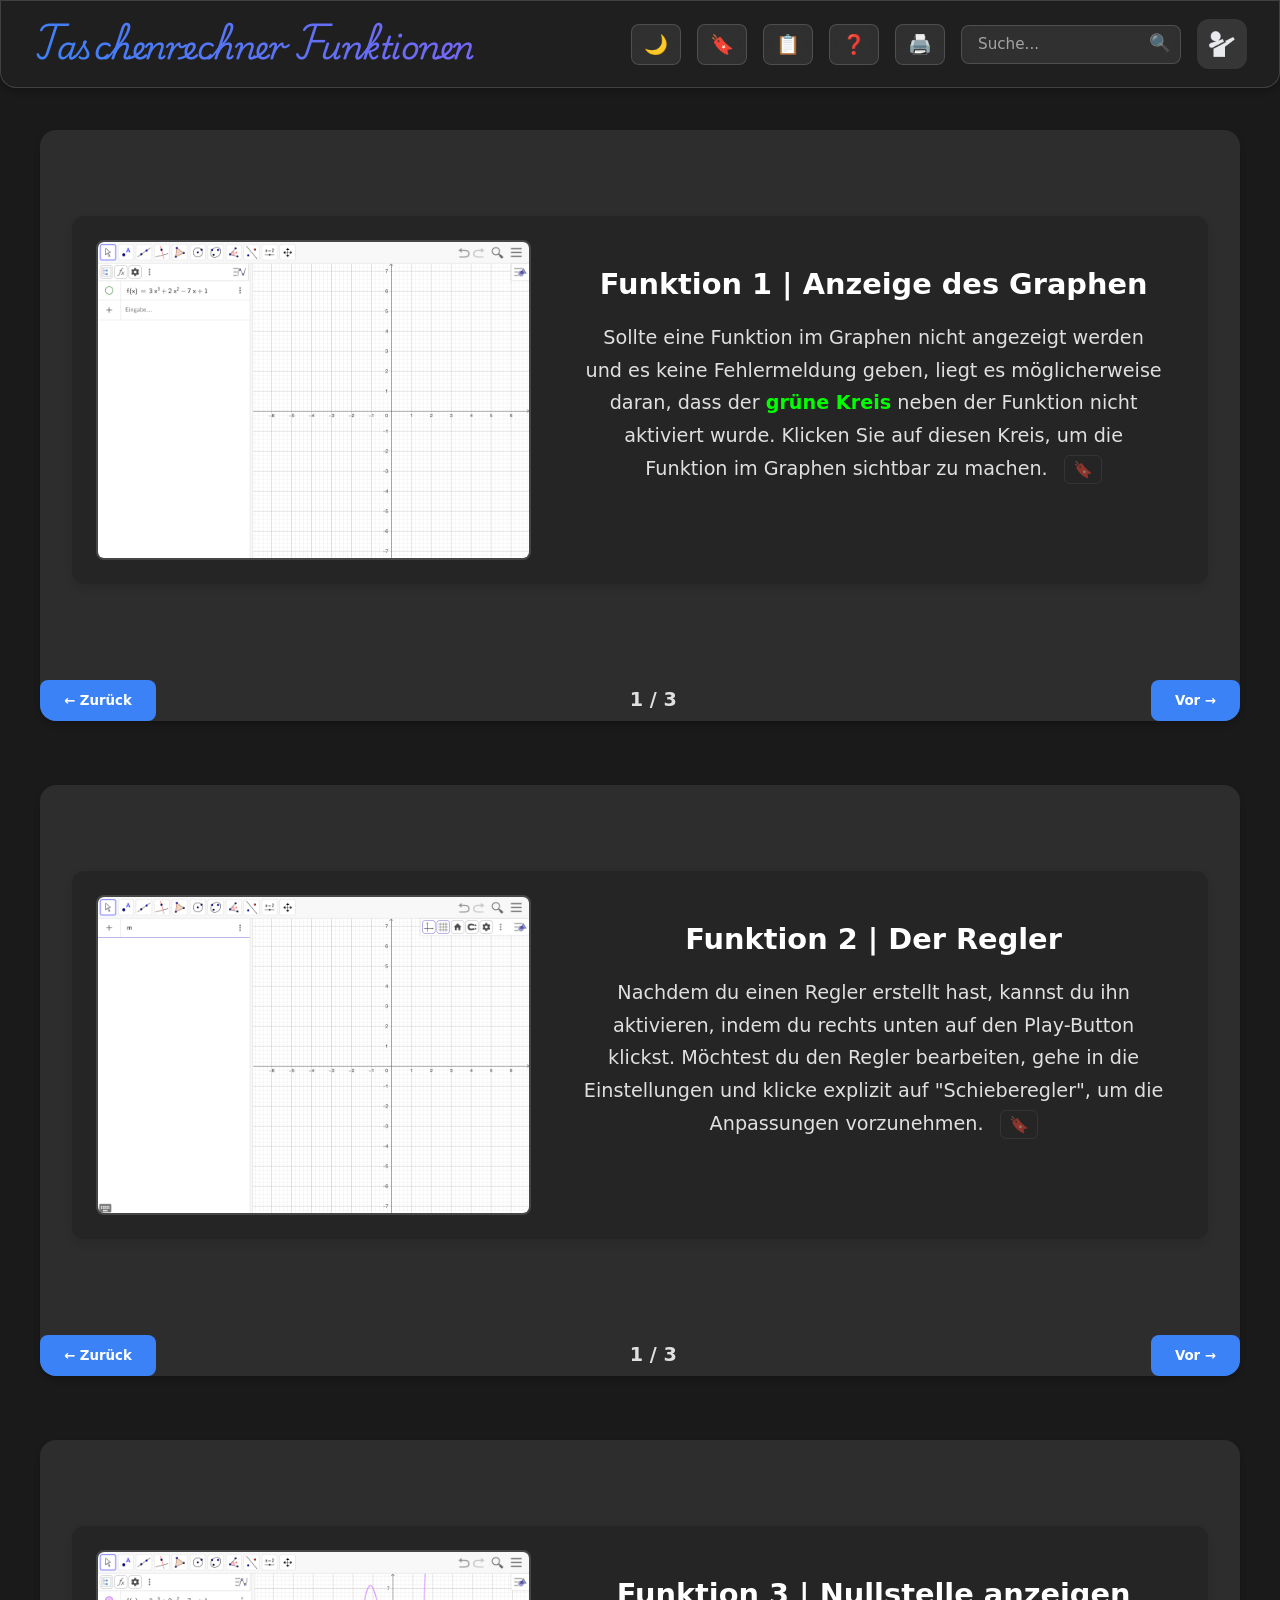
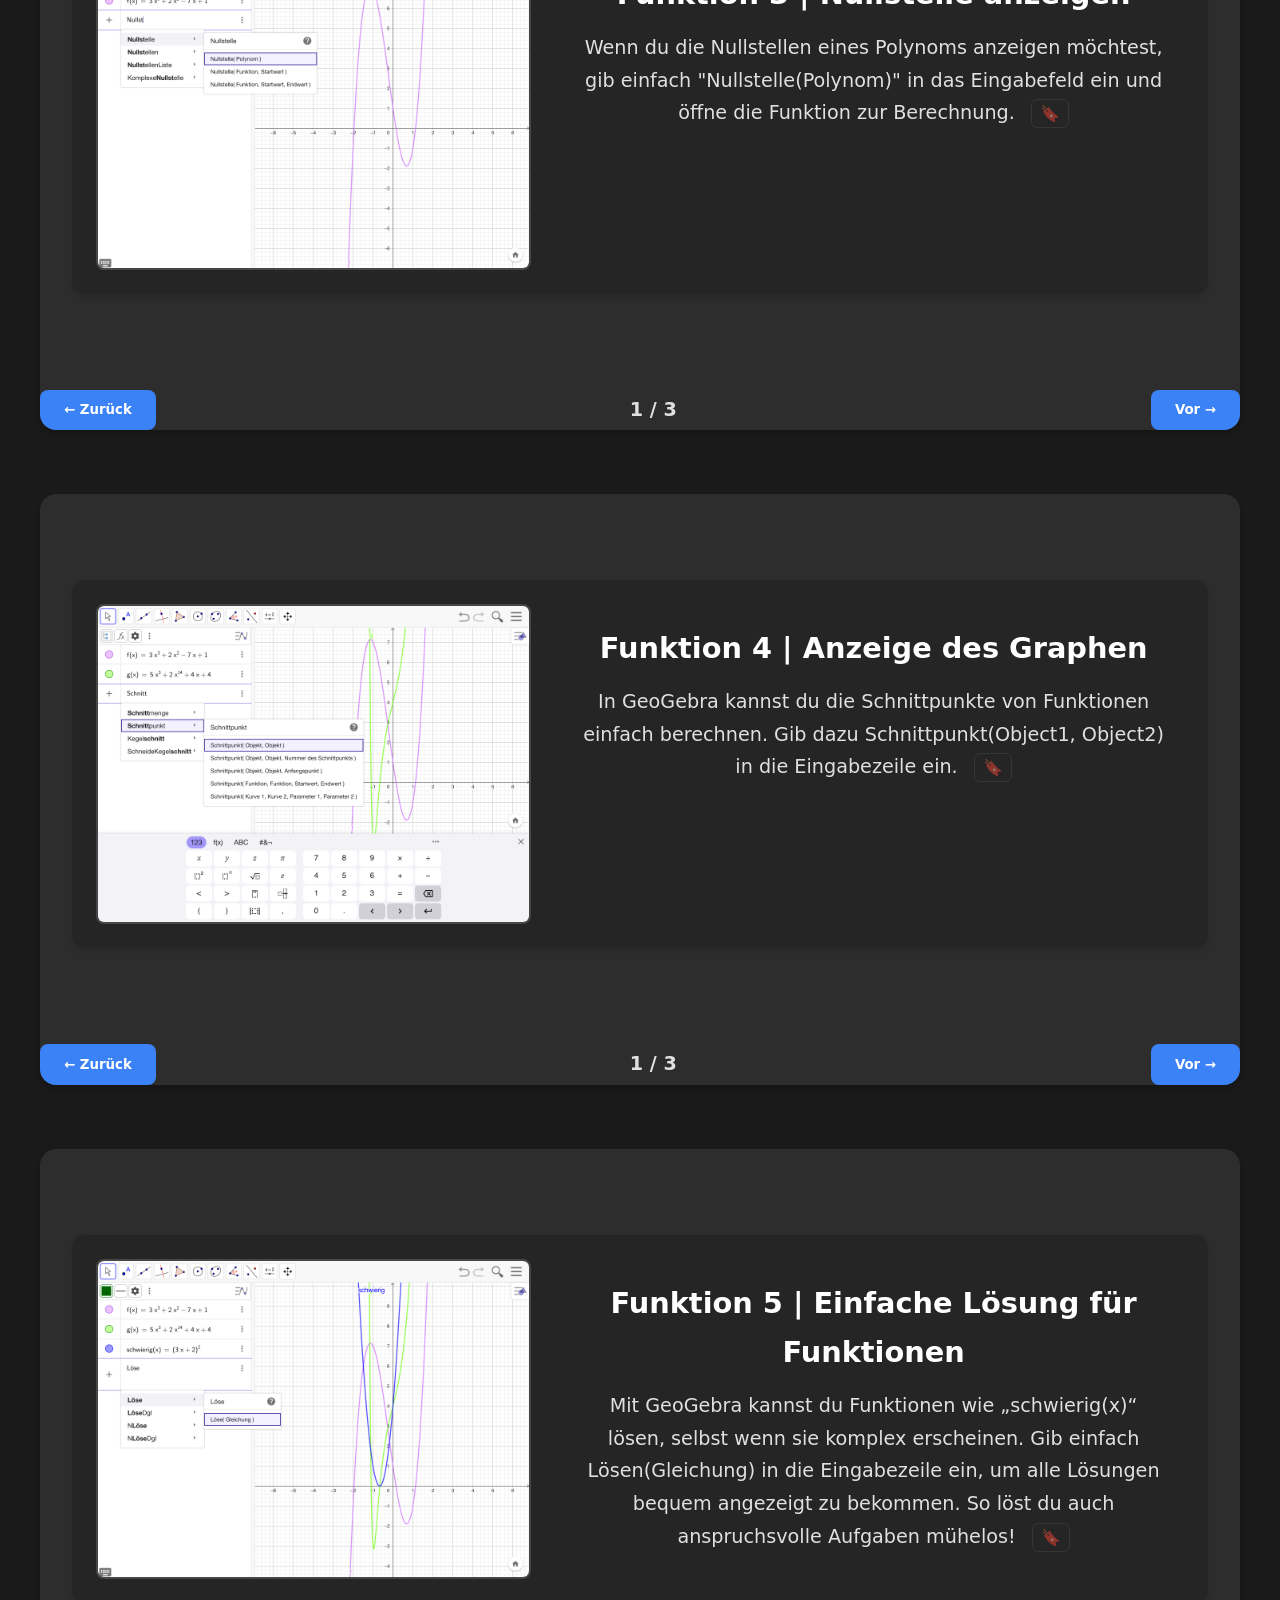
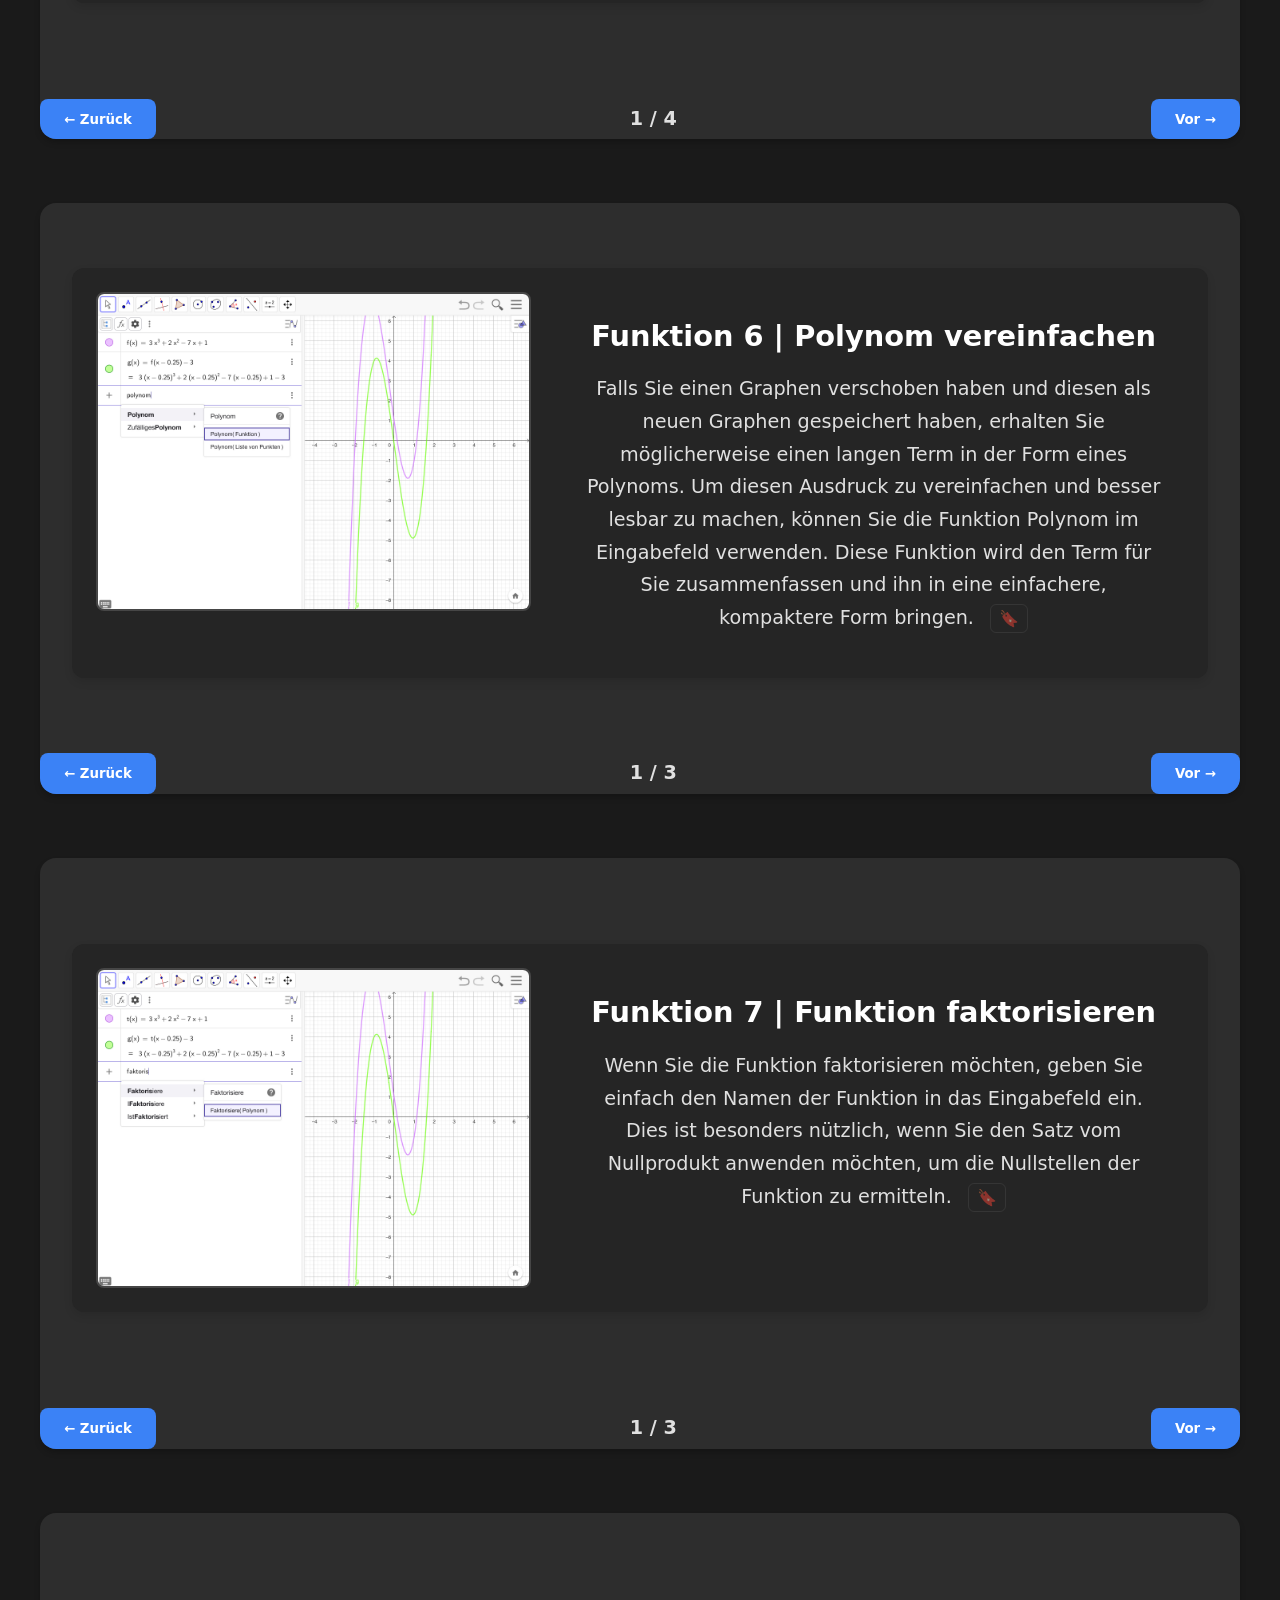
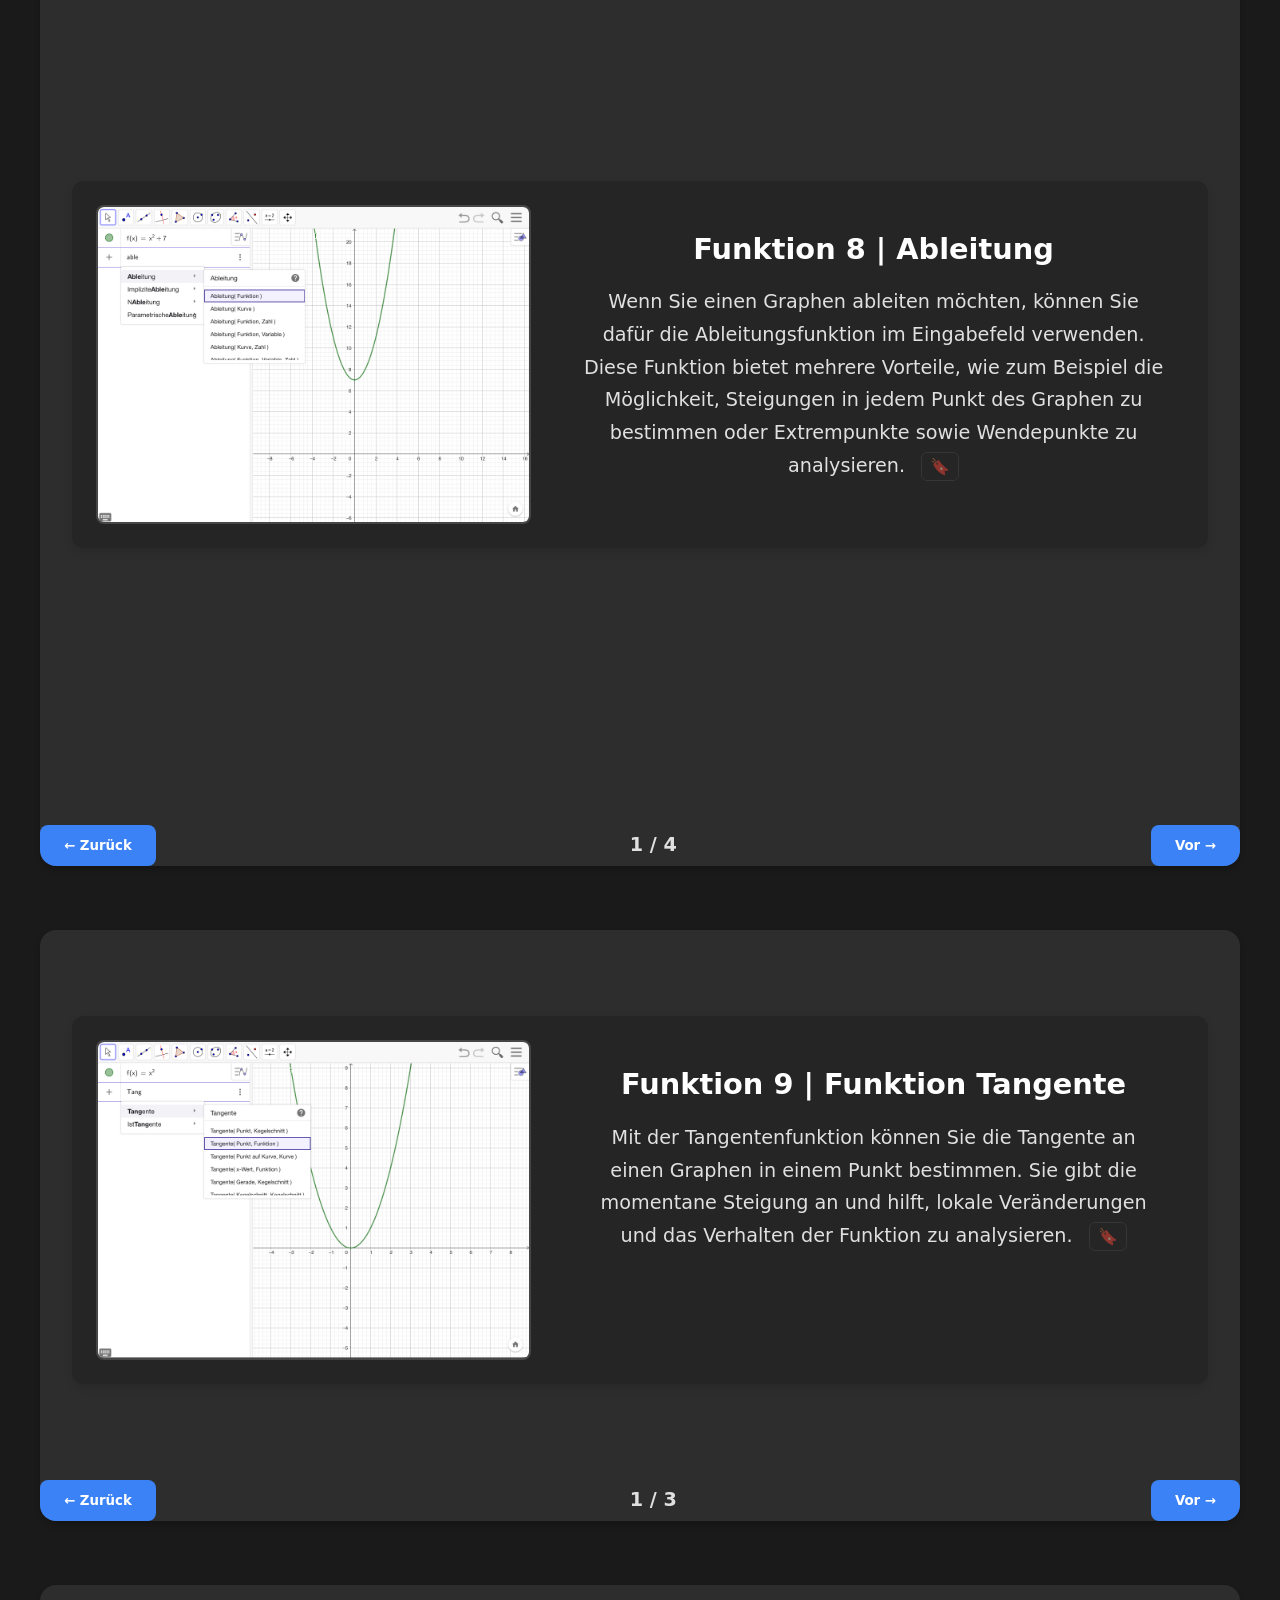
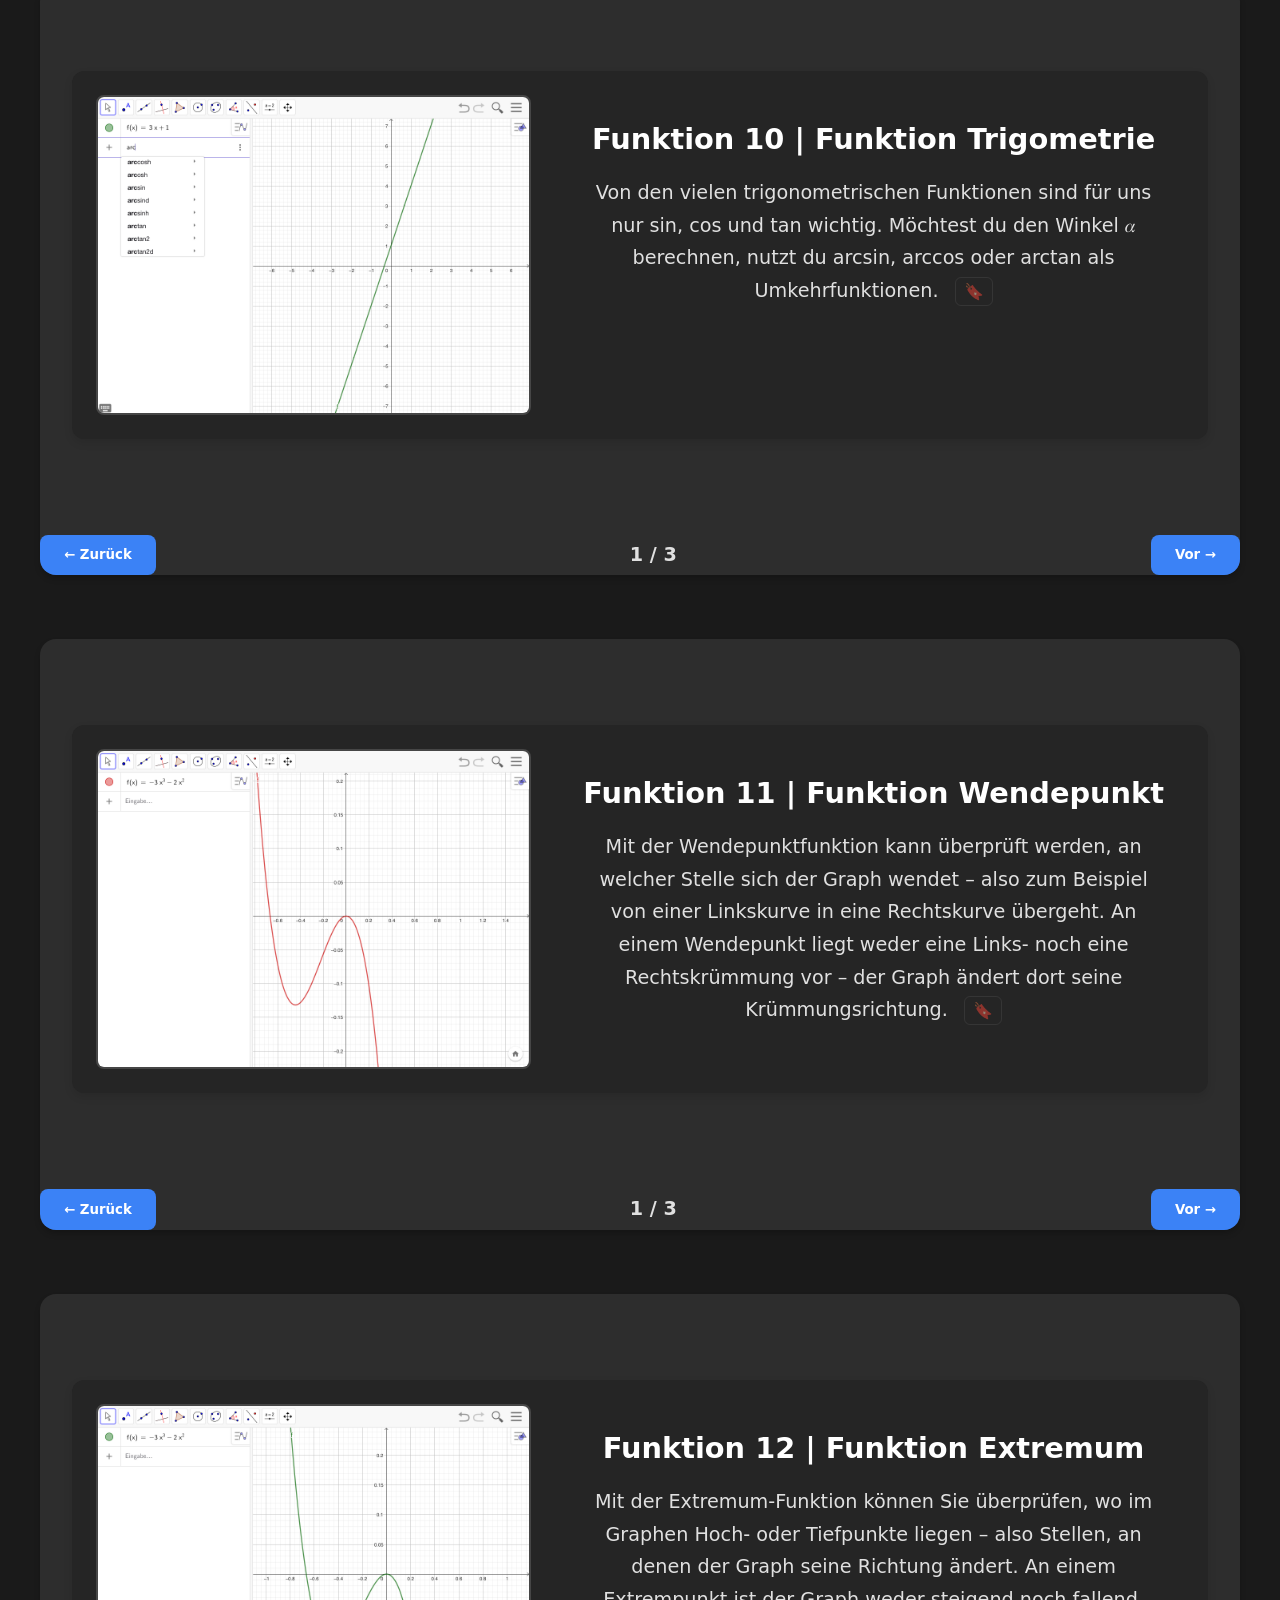
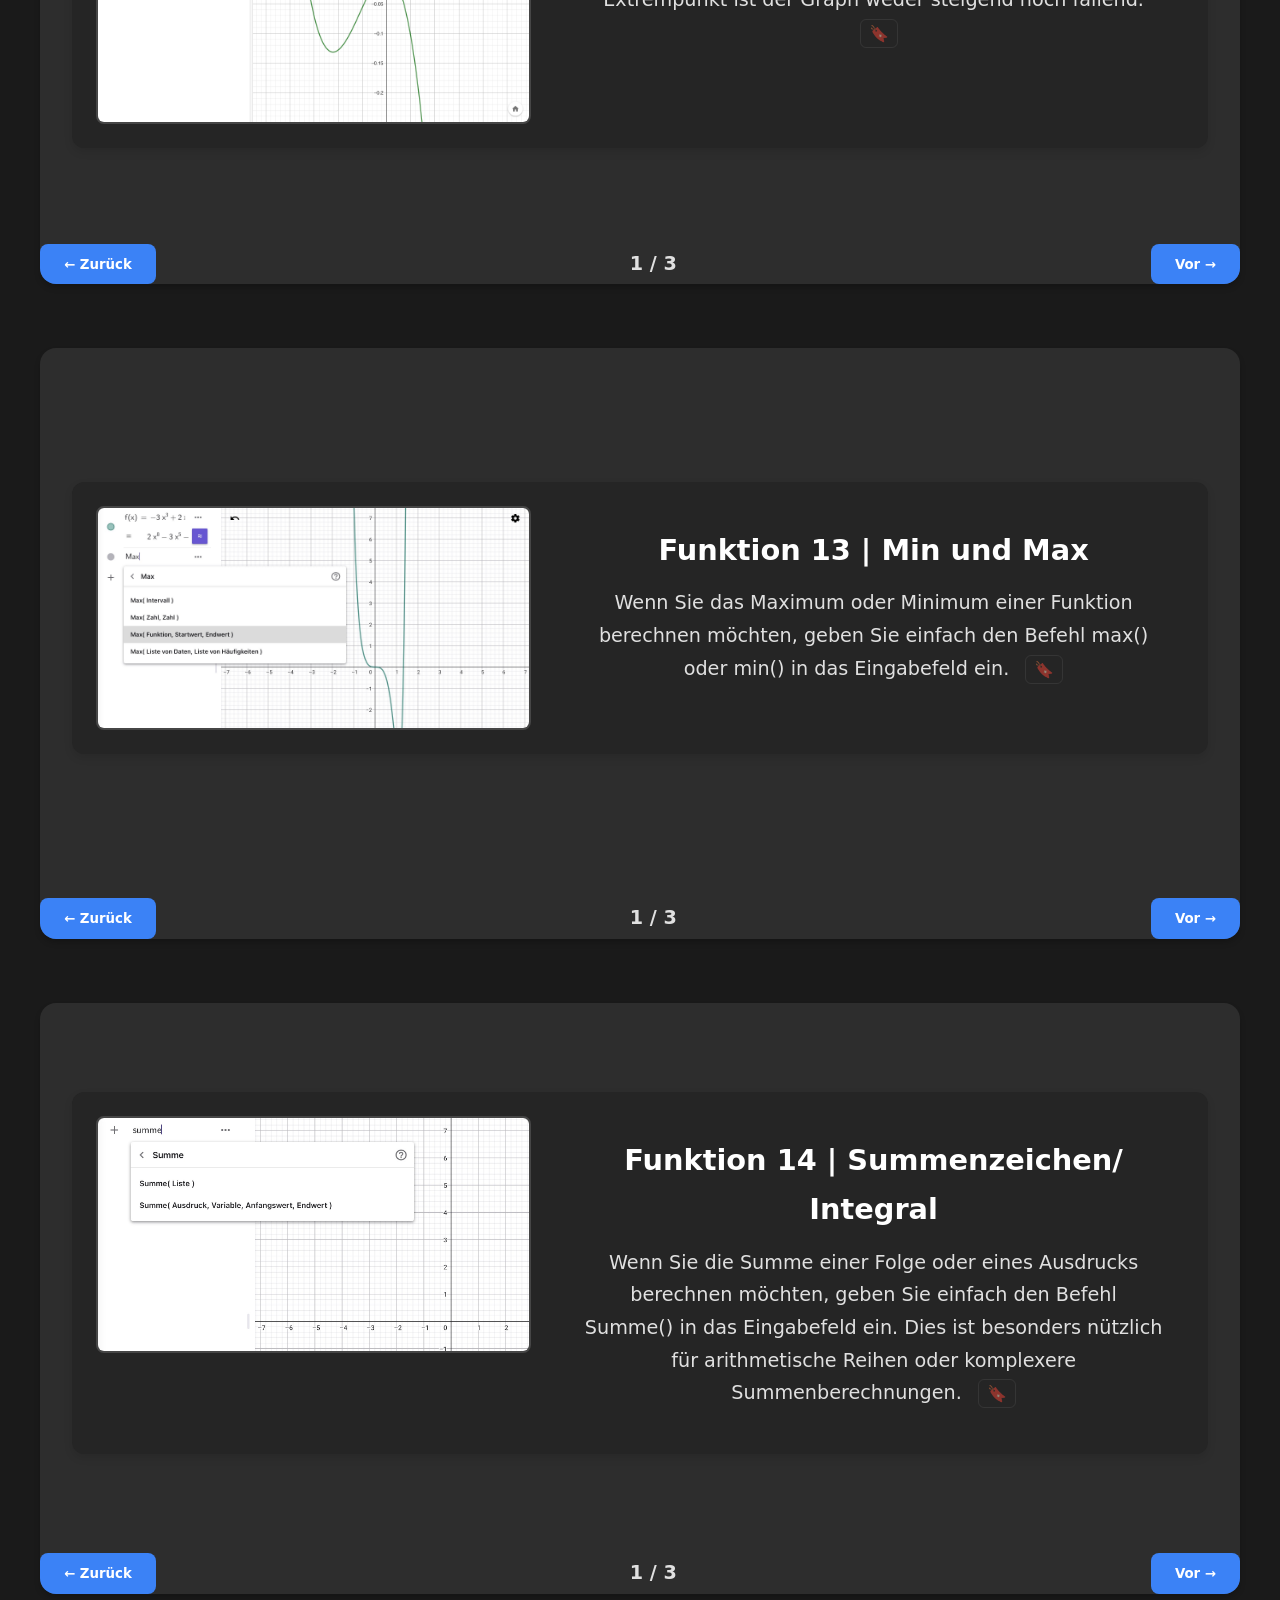
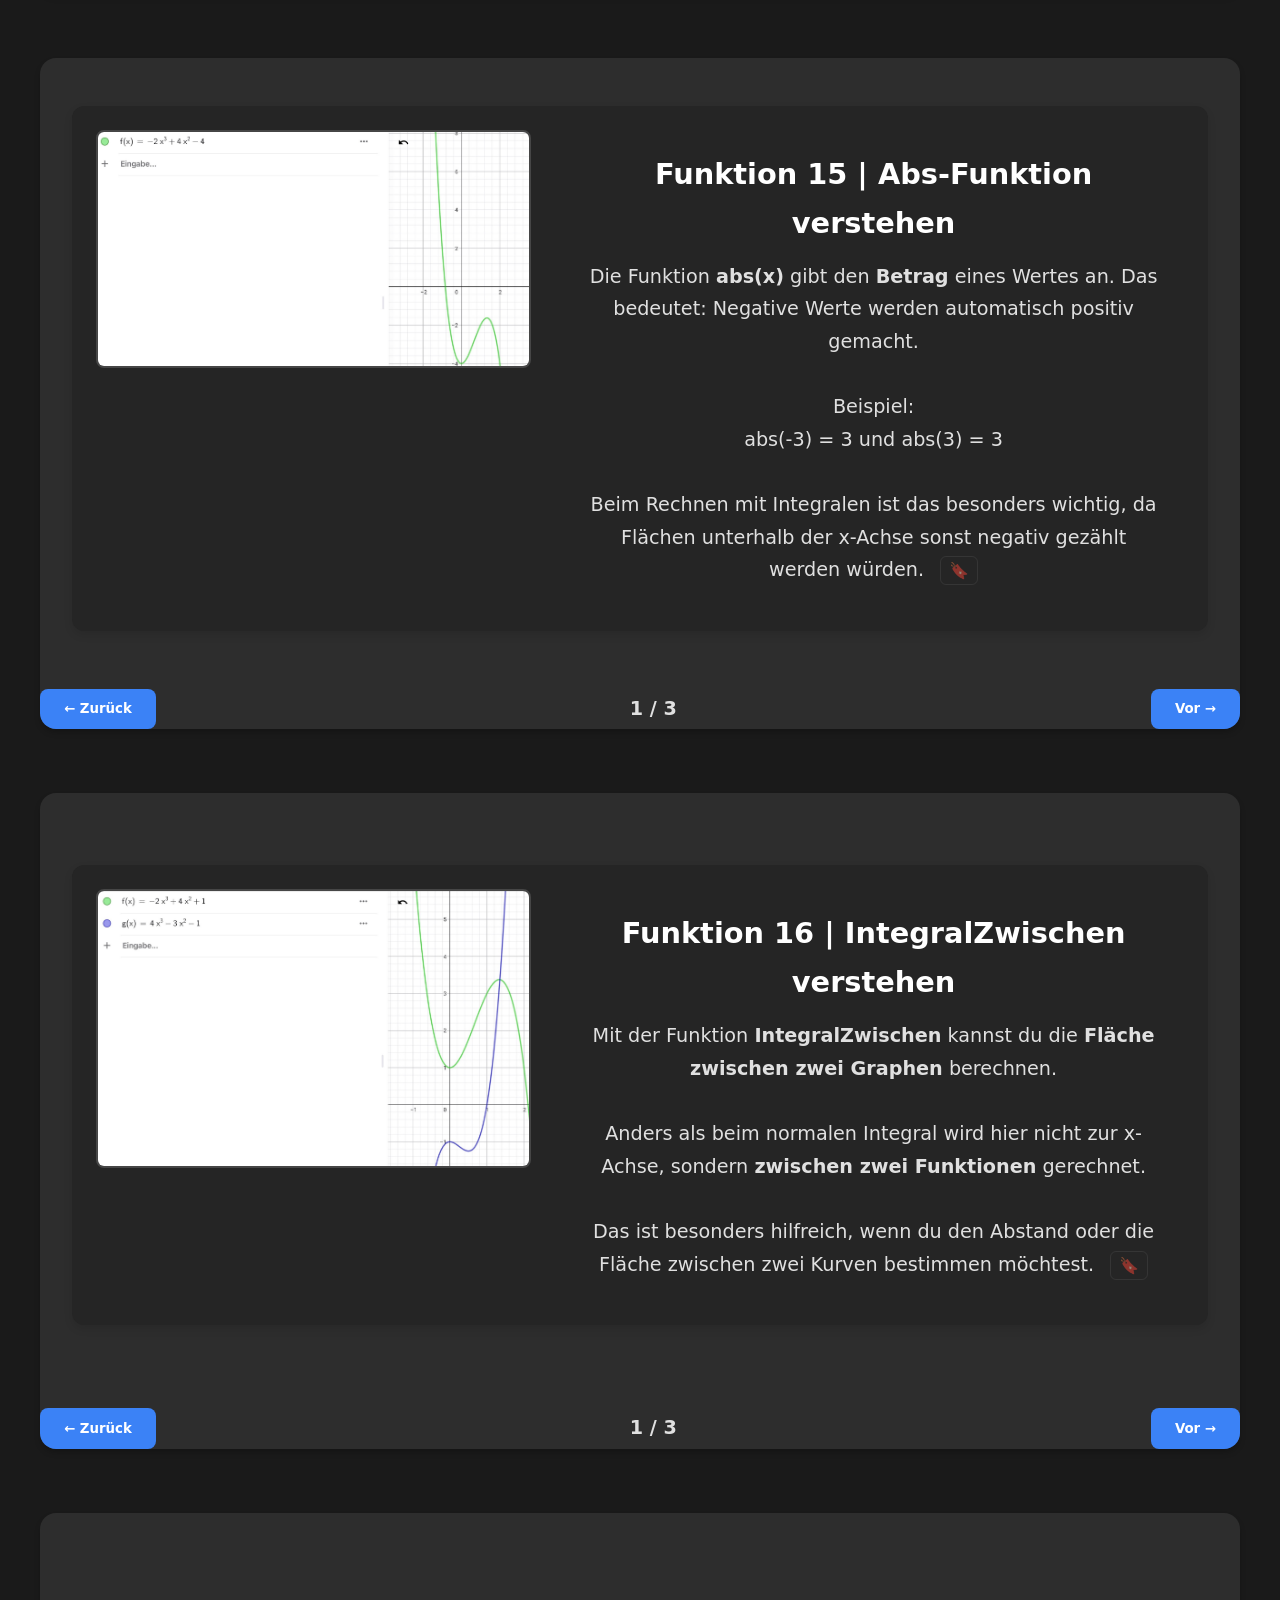
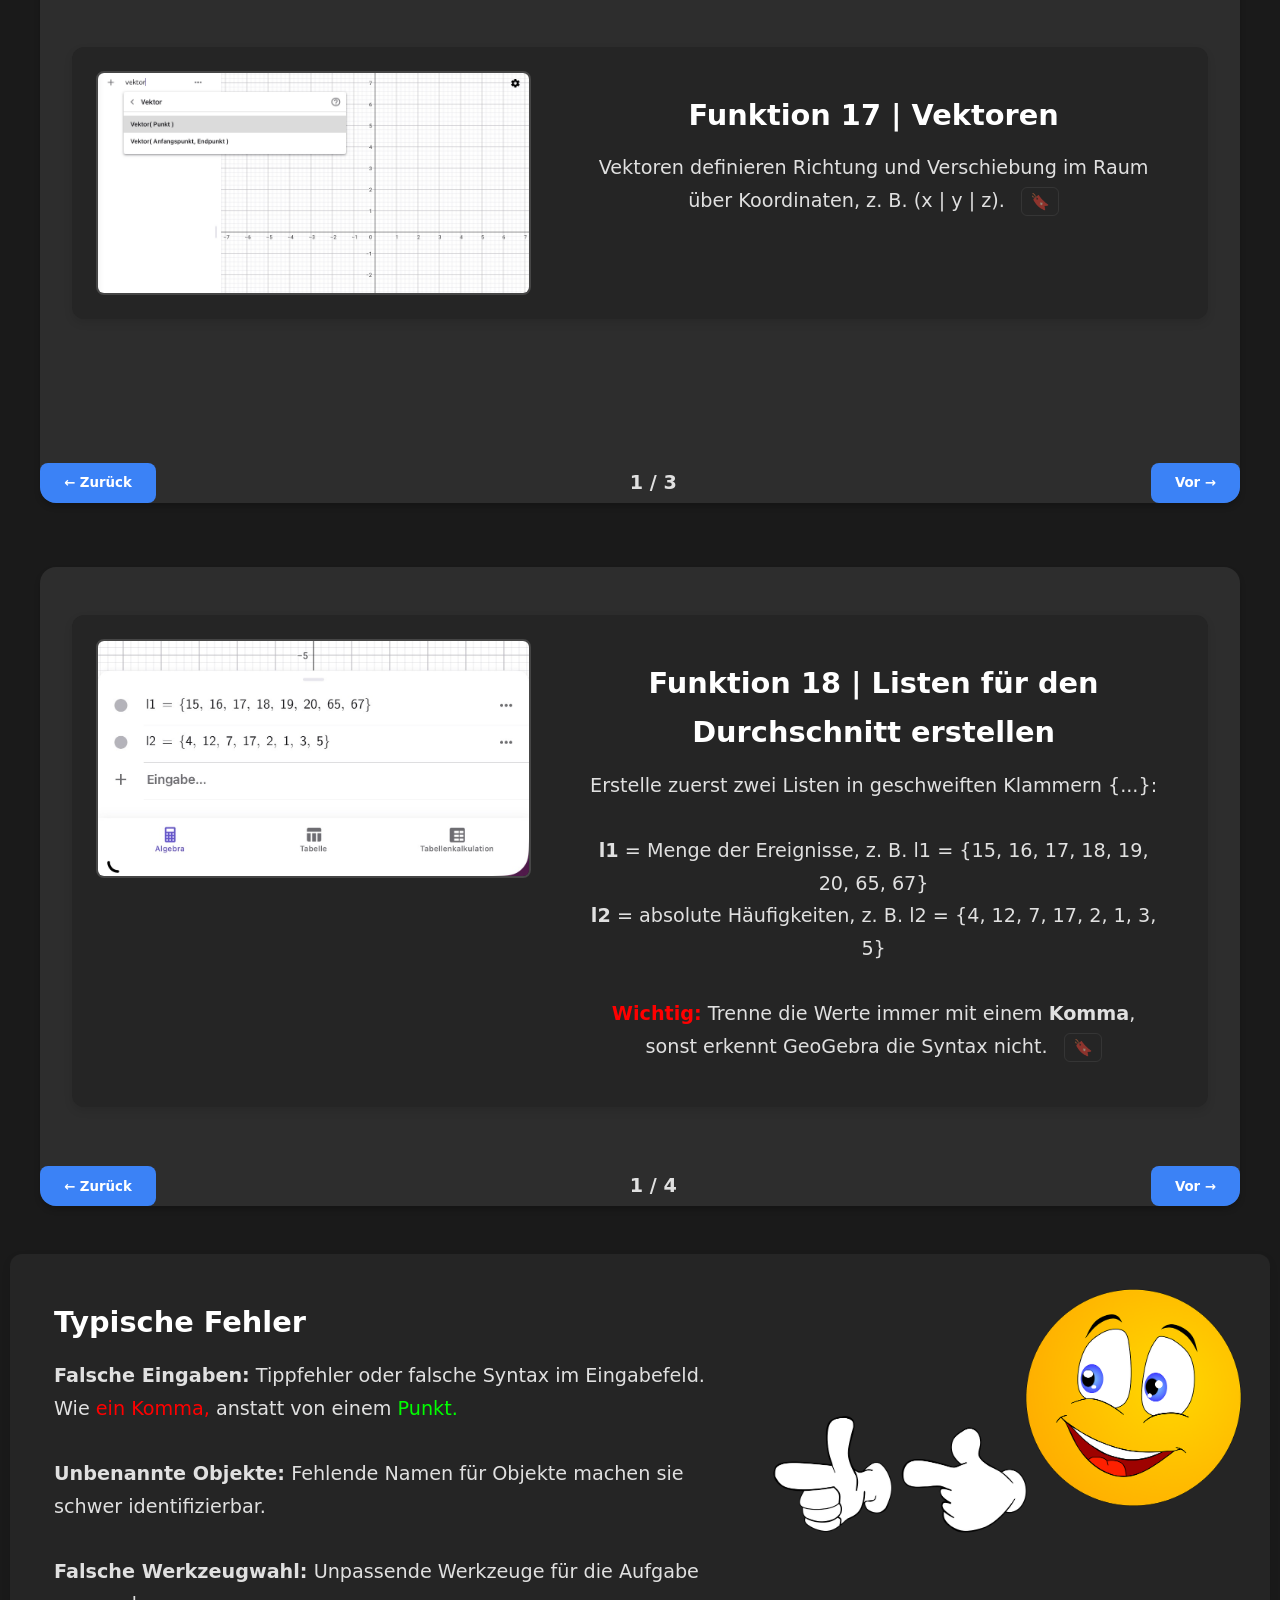
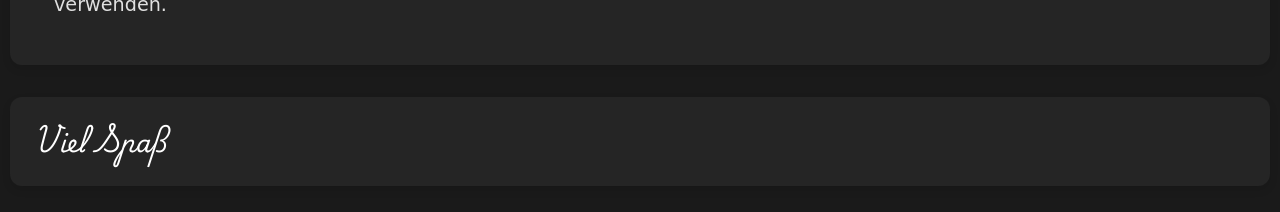
==== commit 9a1571ad: "Fuege Durchschnitt-Slider (Funktion 18) hinzu mit 4 Slides, Quiz, Suche, TOC + Header responsive Fix" ====
--- a/index.html
+++ b/index.html
@@ -1209,6 +1209,105 @@
           </div>
         </div>
 
+        <!-- Funktion 18 Slider -->
+        <div class="slider" data-rule="funktion18" id="slider18">
+          <div class="slides" data-current-index="0">
+            <!-- Slide 1 -->
+            <div class="slide">
+              <div class="image-text-wrapper">
+                <img src="img/geoMittel.jpeg" alt="Listen für Durchschnitt eingeben" onclick="openOverlay(this)"
+                  loading="lazy" />
+                <div class="text">
+                  <h2>Funktion 18 | Listen für den Durchschnitt erstellen</h2>
+                  <p>
+                    Erstelle zuerst zwei Listen in geschweiften Klammern
+                    <code>{...}</code>: <br /><br />
+                    <strong>l1</strong> = Menge der Ereignisse, z. B.
+                    <code>l1 = {15, 16, 17, 18, 19, 20, 65, 67}</code>
+                    <br />
+                    <strong>l2</strong> = absolute Häufigkeiten, z. B.
+                    <code>l2 = {4, 12, 7, 17, 2, 1, 3, 5}</code>
+                    <br /><br />
+                    <span style="color: red; font-weight: 600">Wichtig:</span>
+                    Trenne die Werte immer mit einem
+                    <strong>Komma</strong>, sonst erkennt GeoGebra die Syntax
+                    nicht.
+                    <button class="bookmark-slider-btn" onclick="addBookmark(18)" title="Lesezeichen setzen">🔖</button>
+                  </p>
+                </div>
+              </div>
+            </div>
+            <!-- Slide 2 -->
+            <div class="slide">
+              <div class="image-text-wrapper reverse">
+                <div class="text">
+                  <h2>Funktion 18 | Mittel-Befehl eingeben</h2>
+                  <p>
+                    Gib in die Eingabezeile <code>Mittel(</code> oder
+                    <code>Mittelwert(</code> ein – beides geht. GeoGebra
+                    schlägt dir dann automatisch vor:
+                    <br /><br />
+                    <strong>Mittel(Liste von Zahlen, Liste von Häufigkeiten)</strong>
+                    bzw.
+                    <strong>Mittelwert(Liste von Zahlen, Liste von Häufigkeiten)</strong>
+                    <br /><br />
+                    Die erste Liste sind deine Ereignisse (l1), die zweite Liste
+                    sind die dazugehörigen absoluten Häufigkeiten (l2).
+                    <button class="bookmark-slider-btn" onclick="addBookmark(18)" title="Lesezeichen setzen">🔖</button>
+                  </p>
+                </div>
+                <img src="img/geoMittel2.jpg" alt="Mittel Befehl Syntax" onclick="openOverlay(this)"
+                  loading="lazy" />
+              </div>
+            </div>
+            <!-- Slide 3 -->
+            <div class="slide">
+              <div class="image-text-wrapper">
+                <img src="img/geoMittel3.jpg" alt="Mittel / Mittelwert auswählen" onclick="openOverlay(this)"
+                  loading="lazy" />
+                <div class="text">
+                  <h2>Funktion 18 | Mittel / Mittelwert auswählen</h2>
+                  <p>
+                    Du kannst <strong>Mittel</strong> oder
+                    <strong>Mittelwert</strong> nehmen – beides berechnet den
+                    normalen Durchschnitt. Achte nur darauf, nicht aus Versehen
+                    MittelwertX, MittelwertY, geometrischer oder harmonischer
+                    Mittelwert zu nehmen.
+                    <button class="bookmark-slider-btn" onclick="addBookmark(18)" title="Lesezeichen setzen">🔖</button>
+                  </p>
+                </div>
+              </div>
+            </div>
+            <!-- Slide 4 -->
+            <div class="slide">
+              <div class="image-text-wrapper reverse">
+                <div class="text">
+                  <h2>Funktion 18 | Durchschnitt berechnen</h2>
+                  <p>
+                    Gib jetzt <code>Mittel(l1, l2)</code> oder
+                    <code>Mittelwert(l1, l2)</code> ein und bestätige mit
+                    Enter. Beide Befehle berechnen dir den gewichteten Durchschnitt,
+                    hier z. B.:
+                    <br /><br />
+                    <strong>≈ 24.80</strong>
+                    <br /><br />
+                    Über den lila Button neben dem Ergebnis kannst du dir den
+                    Wert wie gewohnt gerundet als Dezimalzahl anzeigen lassen.
+                    <button class="bookmark-slider-btn" onclick="addBookmark(18)" title="Lesezeichen setzen">🔖</button>
+                  </p>
+                </div>
+                <img src="img/geoMittel4.jpg" alt="Mittel Ergebnis" onclick="openOverlay(this)"
+                  loading="lazy" />
+              </div>
+            </div>
+          </div>
+          <div class="controls">
+            <button onclick="prevSlide(this)">&#8592; Zurück</button>
+            <span class="slide-indicator">1 / 4</span>
+            <button onclick="nextSlide(this)">Vor &#8594;</button>
+          </div>
+        </div>
+
         <!-- Weitere Slider für Funktionen -->
       </section>
 
--- a/style.css
+++ b/style.css
@@ -456,16 +456,22 @@
   justify-content: space-between;
   align-items: center;
   width: 100%;
+  min-height: 70px;
+  height: auto;
+  overflow: hidden;
 }
 
 header h1 {
   font-family: "Playwrite CU", cursive;
-  font-size: 2rem;
+  font-size: clamp(0.9rem, 3.5vw, 2rem);
   background: var(--gradient-primary);
   -webkit-background-clip: text;
   background-clip: text;
   color: transparent;
   letter-spacing: -0.5px;
+  flex: 1;
+  min-width: 0;
+  word-break: break-word;
 }
 
 header img {
@@ -810,10 +816,6 @@
     border-radius: 0;
   }
 
-  header h1 {
-    font-size: 1.5rem;
-  }
-
   .image-text-wrapper {
     flex-direction: column;
     margin: 0.5rem;
@@ -829,6 +831,10 @@
     margin: 1rem;
     padding: 1rem;
   }
+
+  #overlayRules .container h1 {
+    font-size: 1.5rem;
+  }
 }
 
 @media (max-width: 412px) {
@@ -836,7 +842,7 @@
     padding: 0.5rem;
   }
 
-  header h1 {
+  #overlayRules .container h1 {
     font-size: 1.2rem;
   }
 
